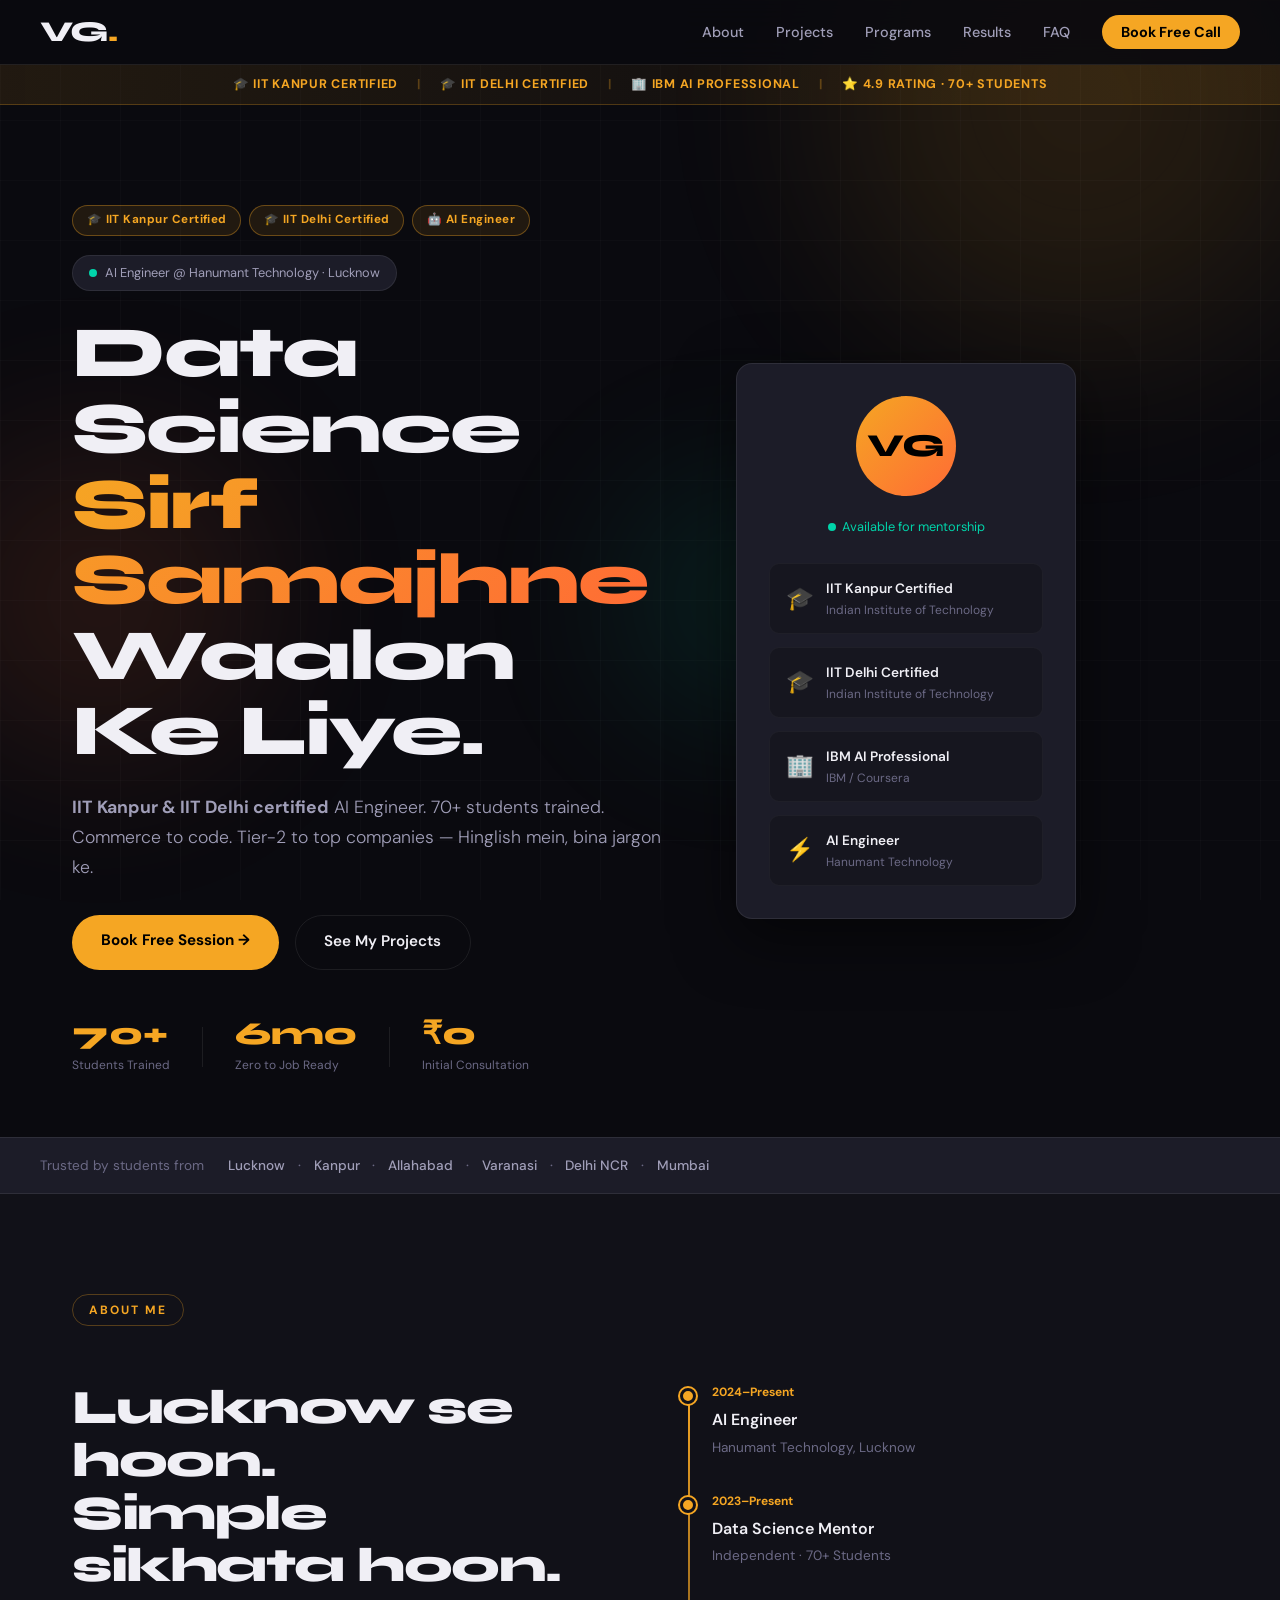
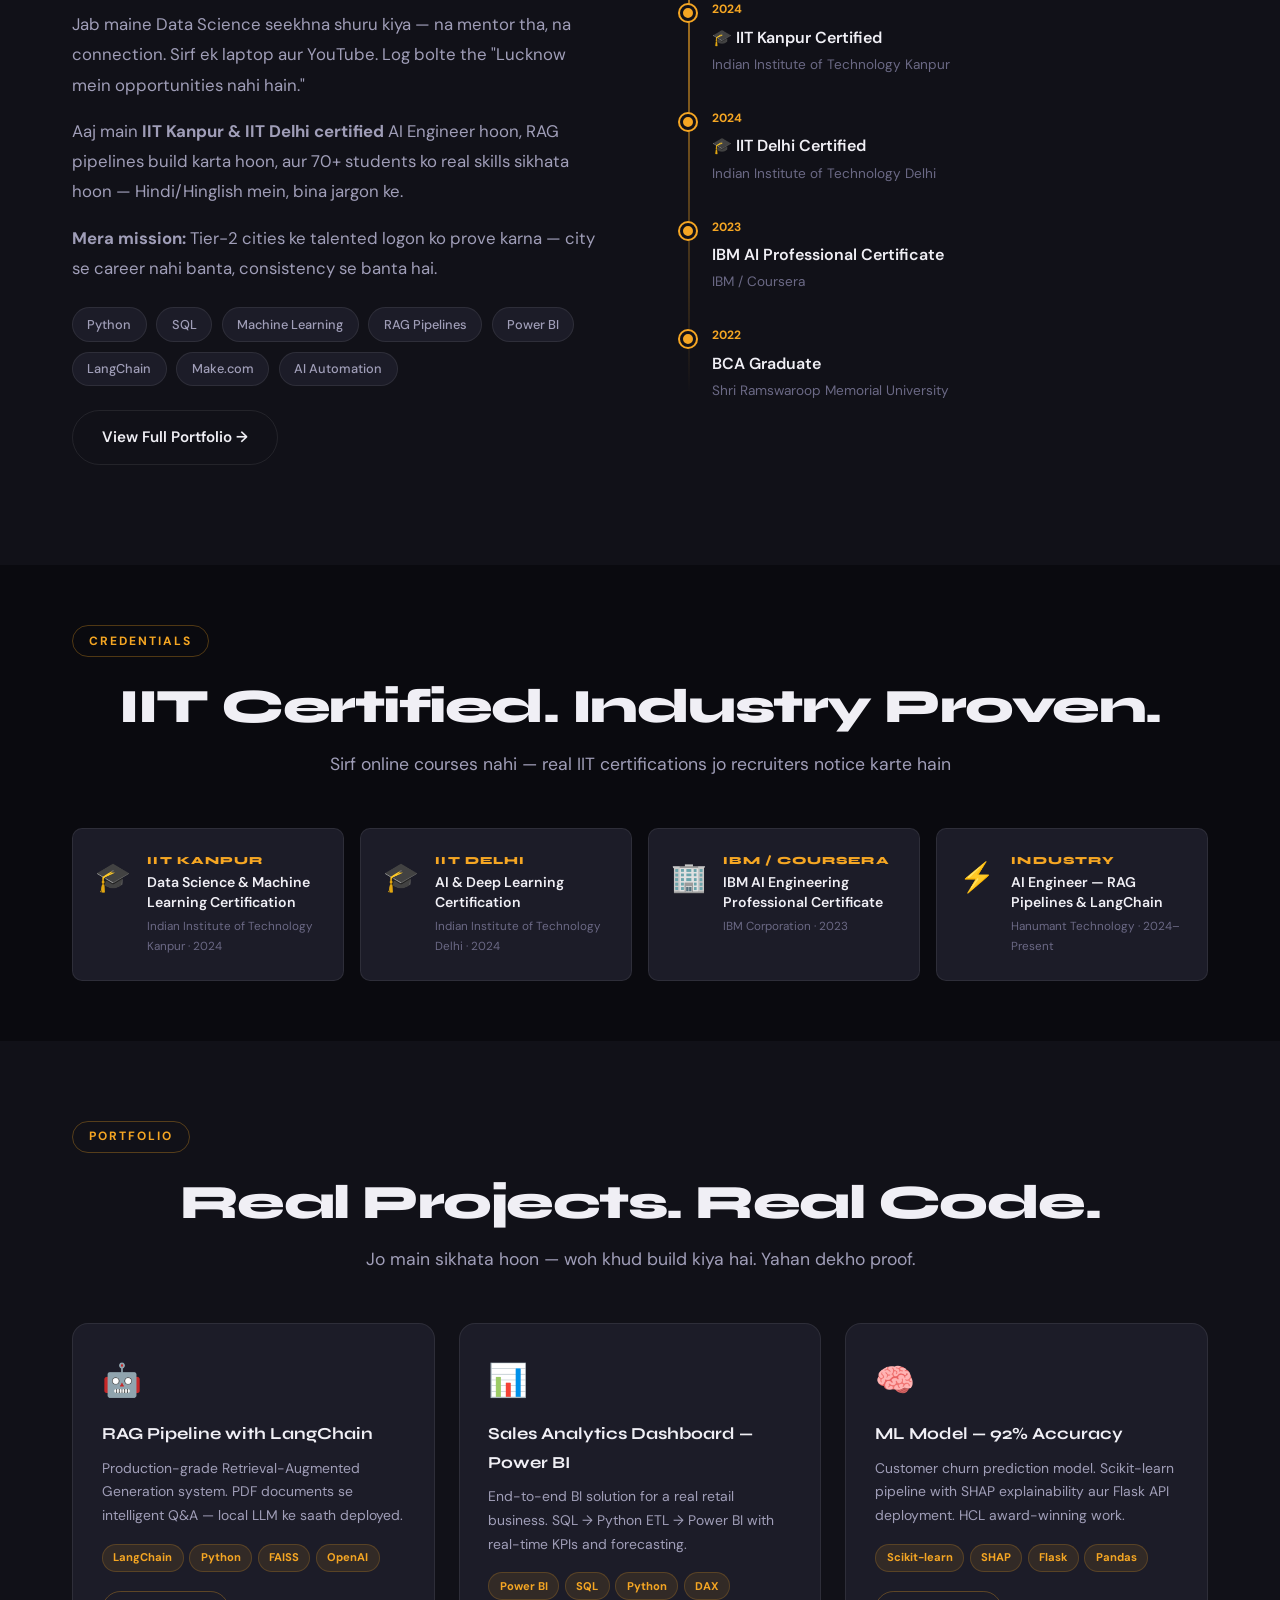
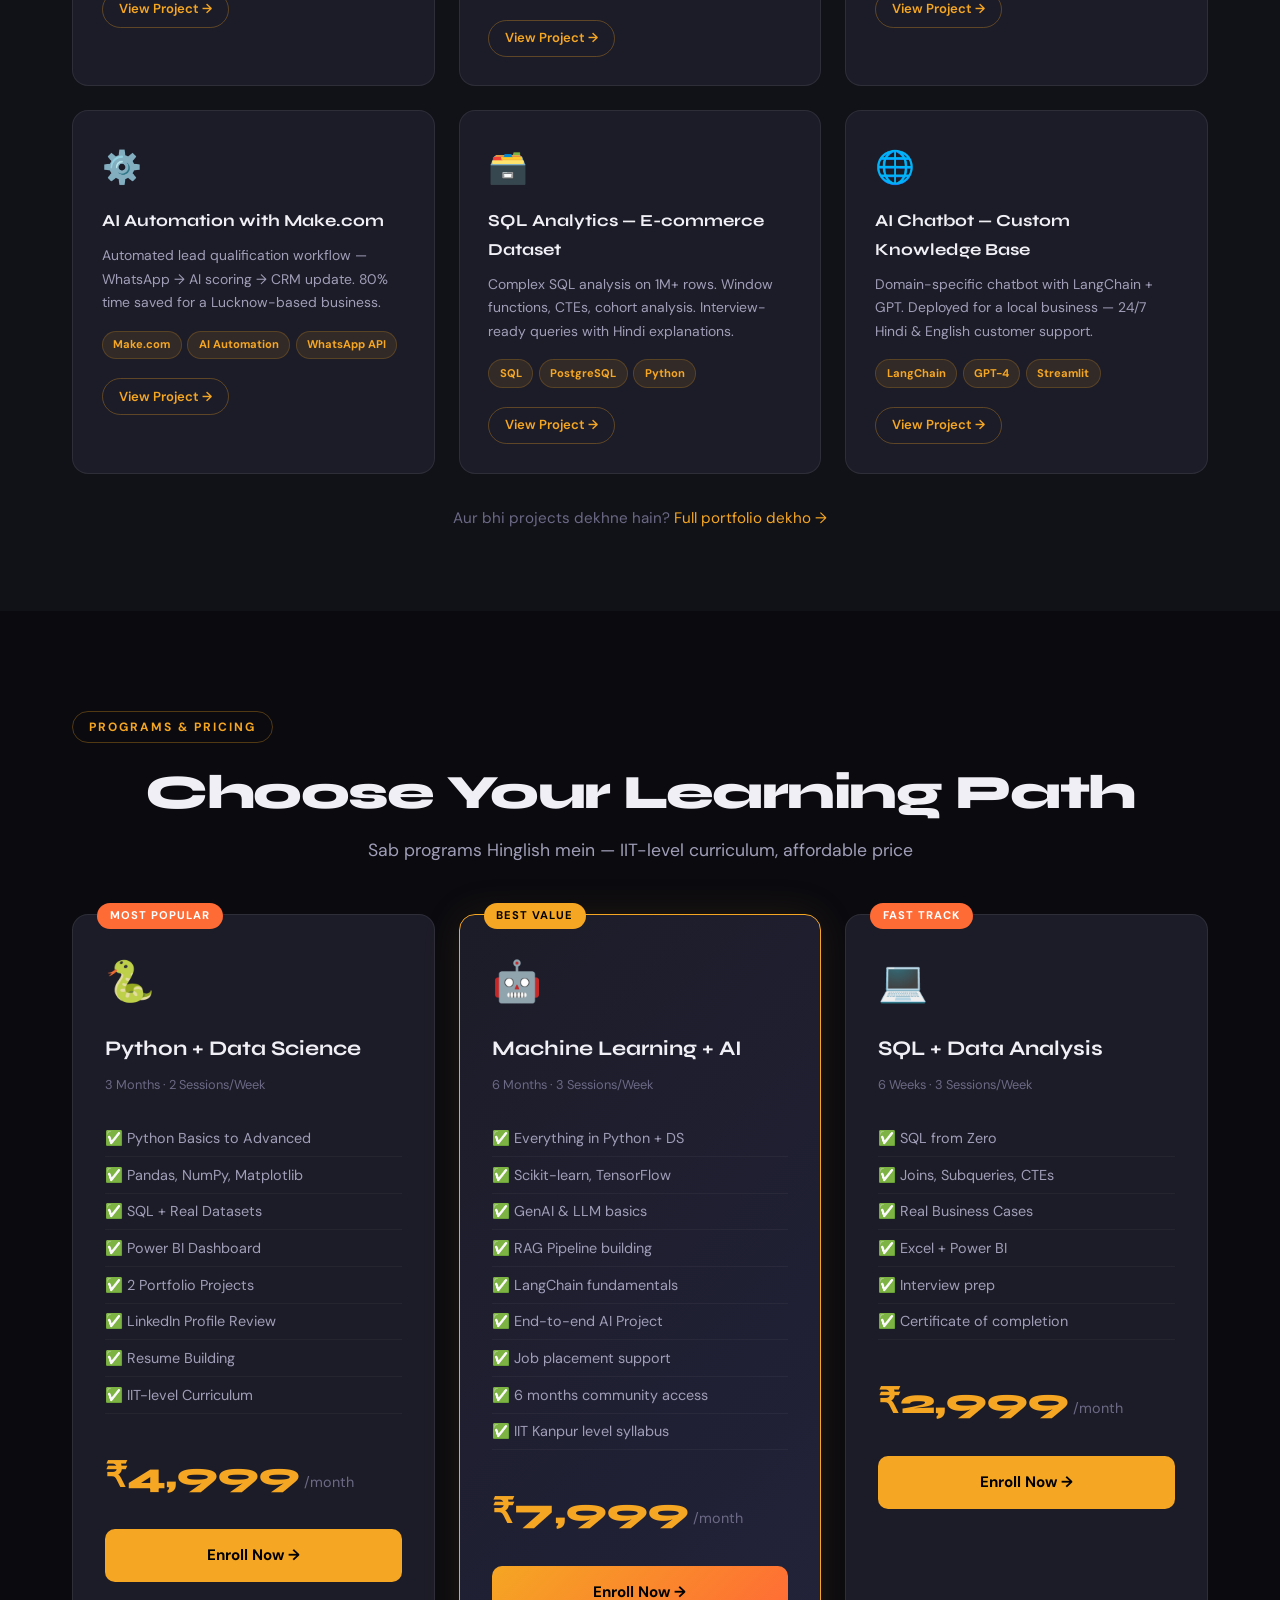
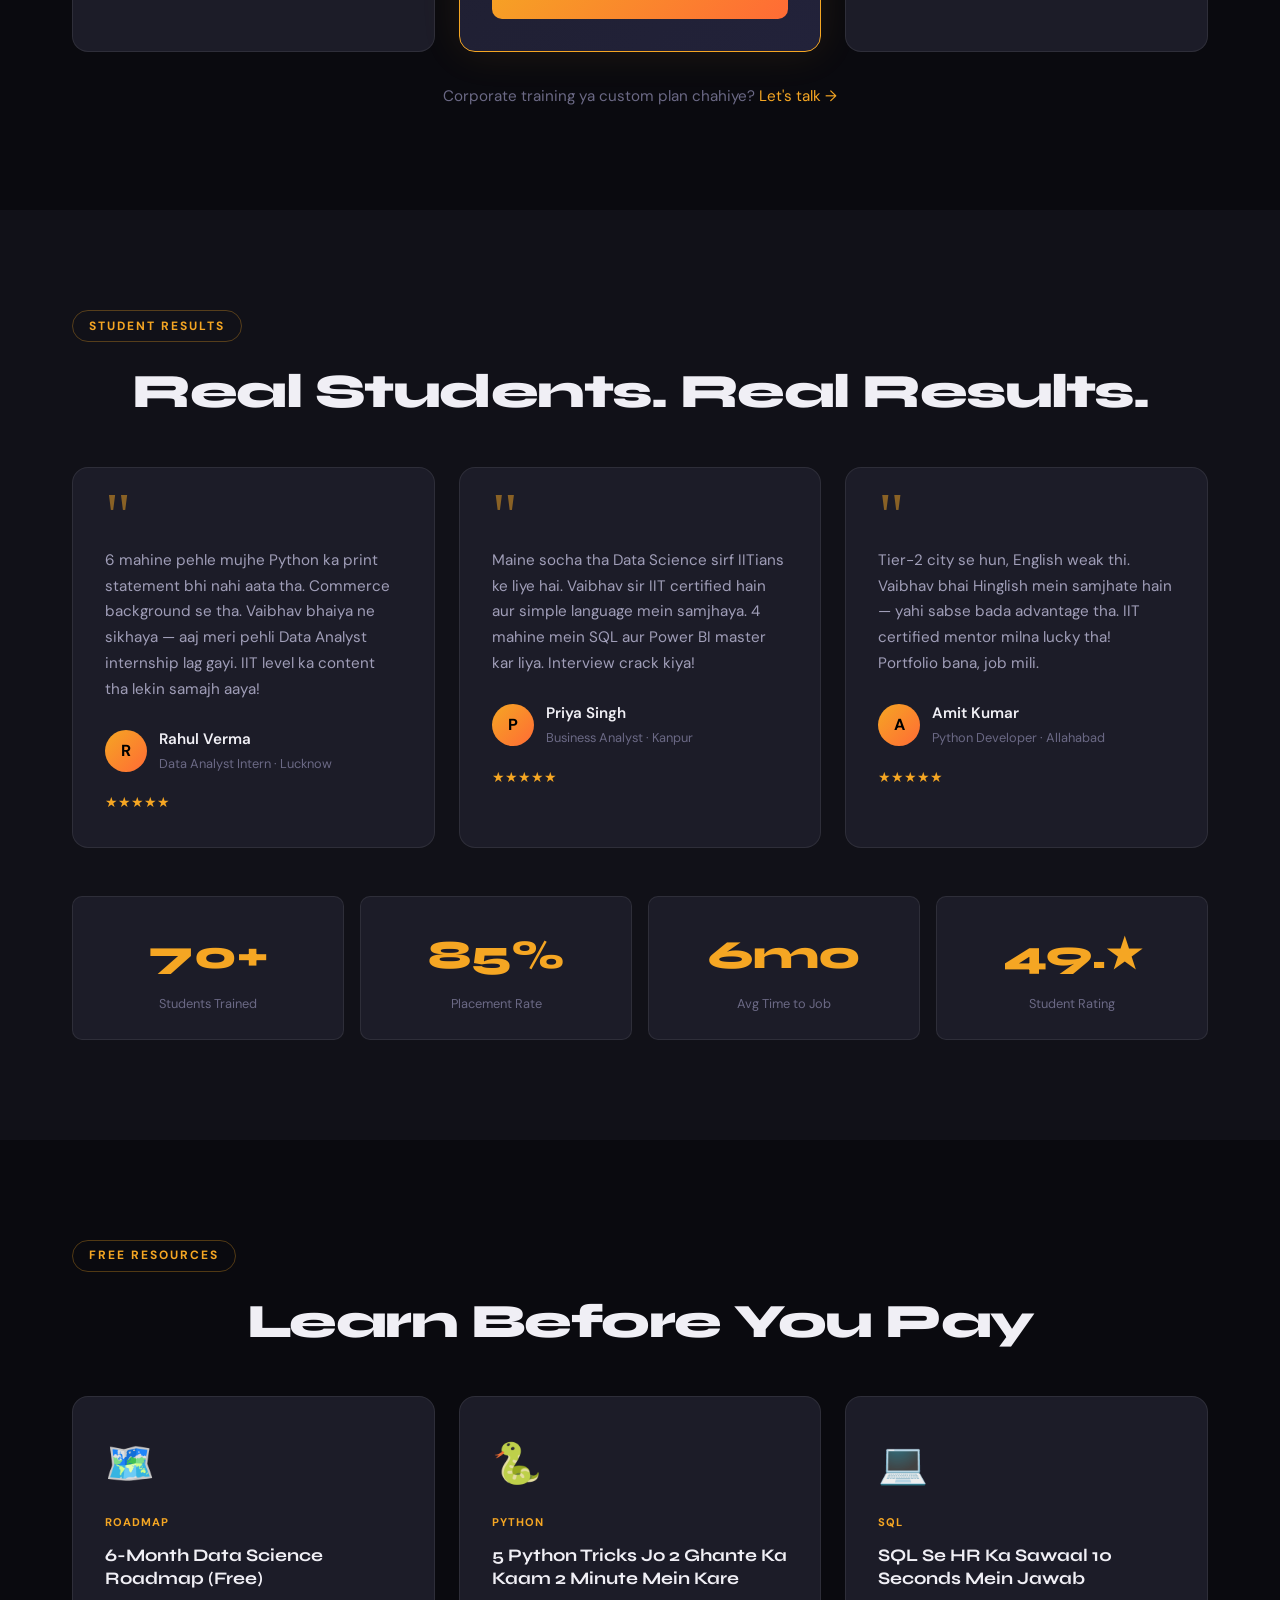
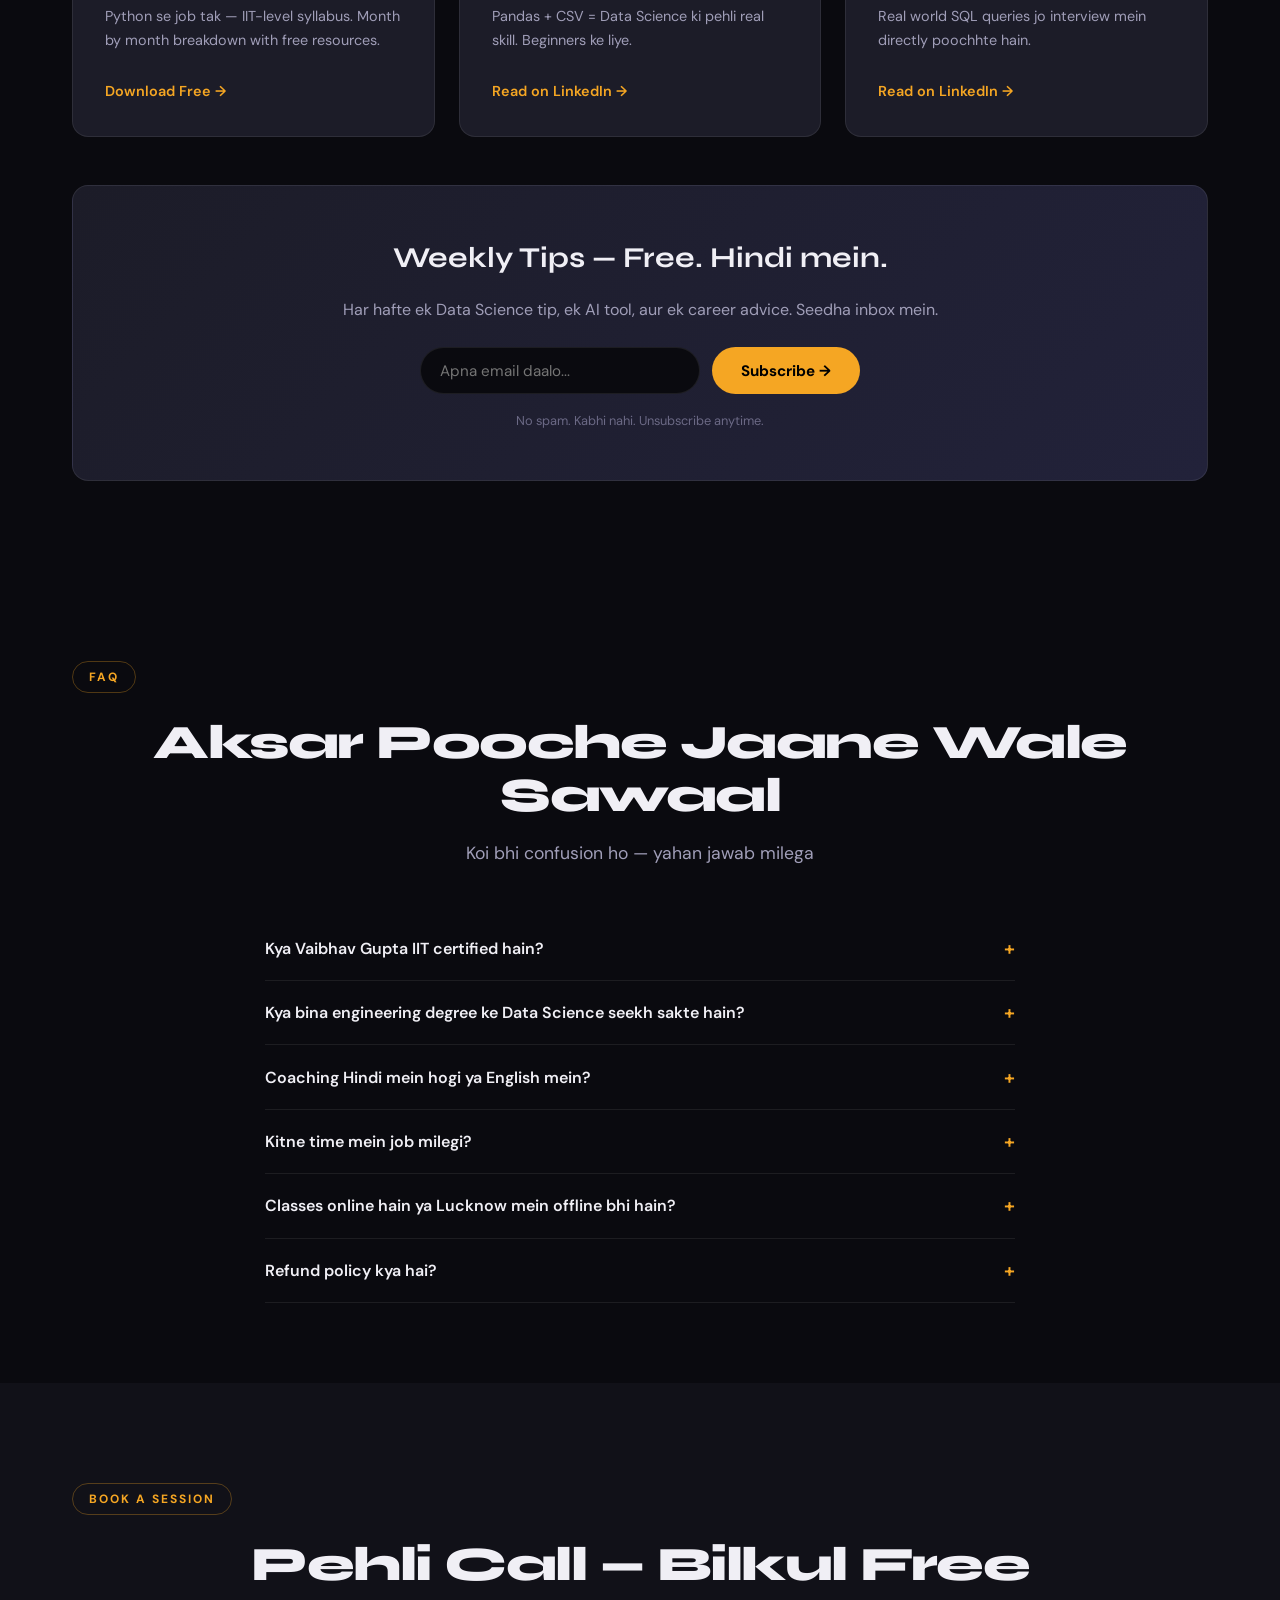
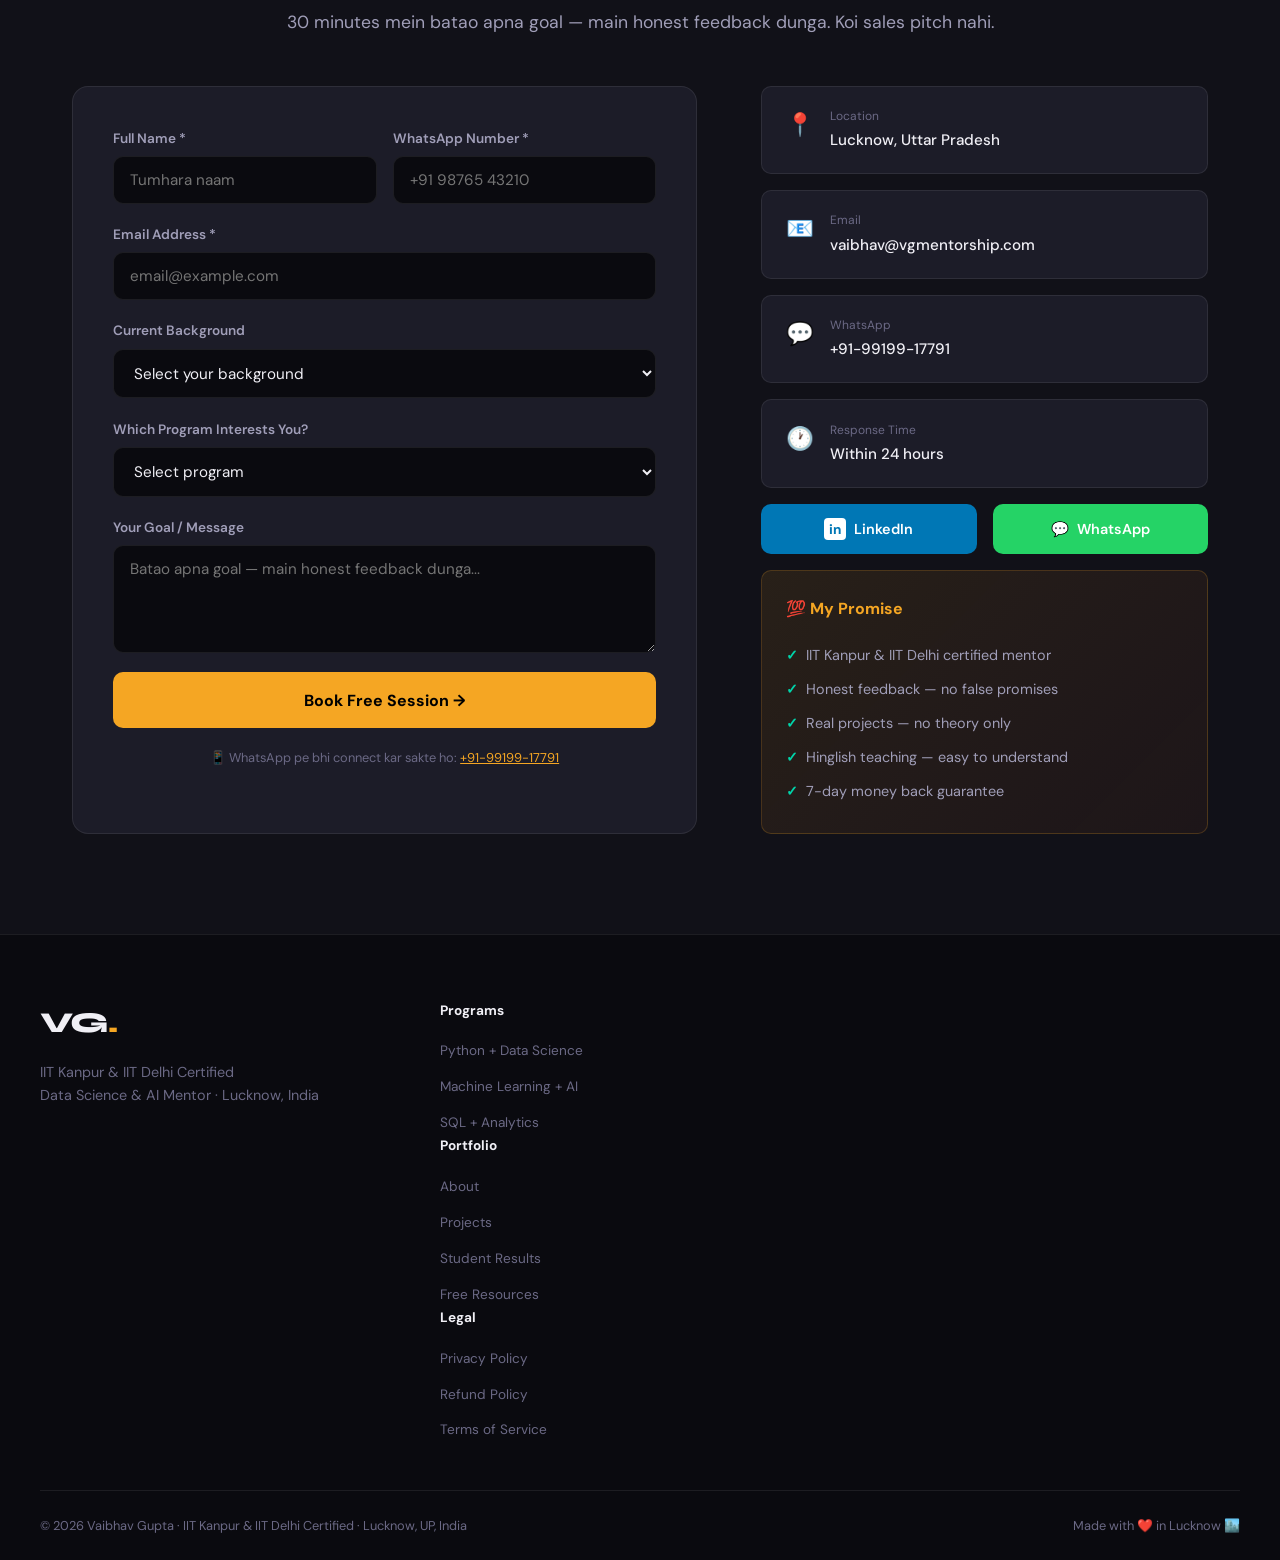
==== index.html @ f3b9f9c2 "Add files via upload" ====
<!DOCTYPE html>
<html lang="en">
<head>
<meta charset="UTF-8">
<meta name="viewport" content="width=device-width, initial-scale=1.0">

<!-- ===== PRIMARY SEO ===== -->
<title>Vaibhav Gupta — Data Science & AI Mentor Lucknow | IIT Kanpur & IIT Delhi Certified | Python ML SQL Coaching</title>
<meta name="description" content="Vaibhav Gupta — IIT Kanpur & IIT Delhi certified AI Engineer & Data Science Mentor from Lucknow. 70+ students trained. Learn Python, ML, SQL in Hinglish. Book FREE 30-min session. ₹2,999/month onwards.">
<meta name="keywords" content="data science mentor lucknow, python coaching lucknow, machine learning mentor india, vaibhav gupta data science, IIT kanpur data science certified, IIT delhi certified mentor, AI engineer lucknow, sql coaching hindi, data science hindi, best data science mentor india, online data science coaching, hinglish data science, python classes lucknow, ml coaching UP">
<meta name="author" content="Vaibhav Gupta">
<meta name="robots" content="index, follow, max-snippet:-1, max-image-preview:large, max-video-preview:-1">
<link rel="canonical" href="https://vgmentorship.com/">

<!-- ===== OPEN GRAPH ===== -->
<meta property="og:type" content="website">
<meta property="og:url" content="https://vgmentorship.com/">
<meta property="og:title" content="Vaibhav Gupta — Data Science Mentor | IIT Kanpur & IIT Delhi Certified | Lucknow">
<meta property="og:description" content="IIT Kanpur & IIT Delhi certified AI Engineer. 70+ students trained. Learn Data Science in Hinglish — Python, ML, SQL. Book your free session today.">
<meta property="og:image" content="https://vgmentorship.com/og-image.jpg">
<meta property="og:locale" content="en_IN">
<meta property="og:site_name" content="VG Mentorship">

<!-- ===== TWITTER CARD ===== -->
<meta name="twitter:card" content="summary_large_image">
<meta name="twitter:title" content="Vaibhav Gupta — Data Science Mentor | IIT Certified | Lucknow">
<meta name="twitter:description" content="IIT Kanpur & IIT Delhi certified. 70+ students. Data Science in Hinglish.">

<!-- ===== PERSON + LOCAL BUSINESS SCHEMA ===== -->
<script type="application/ld+json">
{
  "@context": "https://schema.org",
  "@graph": [
    {
      "@type": "Person",
      "@id": "https://vgmentorship.com/#person",
      "name": "Vaibhav Gupta",
      "jobTitle": "AI Engineer & Data Science Mentor",
      "description": "IIT Kanpur & IIT Delhi certified AI Engineer. Data Science mentor with 70+ students trained from Lucknow, Uttar Pradesh.",
      "url": "https://vgmentorship.com",
      "image": "https://vgmentorship.com/og-image.jpg",
      "sameAs": ["https://linkedin.com/in/vaibhavgupta","https://portfolio2-0-vmpr.onrender.com/"],
      "alumniOf": [
        {"@type":"EducationalOrganization","name":"IIT Kanpur","url":"https://www.iitk.ac.in"},
        {"@type":"EducationalOrganization","name":"IIT Delhi","url":"https://www.iitd.ac.in"},
        {"@type":"EducationalOrganization","name":"IBM / Coursera"}
      ],
      "knowsAbout": ["Data Science","Python","Machine Learning","SQL","AI","LangChain","RAG Pipelines","Power BI","GenAI"],
      "address": {"@type":"PostalAddress","addressLocality":"Lucknow","addressRegion":"Uttar Pradesh","addressCountry":"IN"}
    },
    {
      "@type": "EducationalOrganization",
      "@id": "https://vgmentorship.com/#org",
      "name": "VG Mentorship — Vaibhav Gupta",
      "description": "IIT Kanpur & IIT Delhi certified Data Science, AI and Machine Learning mentorship in Hinglish.",
      "url": "https://vgmentorship.com",
      "telephone": "+91-9919917791",
      "email": "vaibhav@vgmentorship.com",
      "address": {"@type":"PostalAddress","addressLocality":"Lucknow","addressRegion":"Uttar Pradesh","postalCode":"226001","addressCountry":"IN"},
      "geo": {"@type":"GeoCoordinates","latitude":"26.8467","longitude":"80.9462"},
      "aggregateRating": {"@type":"AggregateRating","ratingValue":"4.9","reviewCount":"70","bestRating":"5"}
    },
    {
      "@type": "FAQPage",
      "mainEntity": [
        {"@type":"Question","name":"Kya Vaibhav Gupta IIT certified hain?","acceptedAnswer":{"@type":"Answer","text":"Haan! Vaibhav Gupta IIT Kanpur aur IIT Delhi dono se certified hain. Unke paas IBM AI Professional Certificate bhi hai."}},
        {"@type":"Question","name":"Data Science mentor Lucknow mein kaun best hai?","acceptedAnswer":{"@type":"Answer","text":"Vaibhav Gupta — IIT Kanpur & IIT Delhi certified AI Engineer, 70+ students trained. Hinglish mein sikhate hain, real projects ke saath."}},
        {"@type":"Question","name":"Kya bina engineering degree ke Data Science seekh sakte hain?","acceptedAnswer":{"@type":"Answer","text":"Bilkul! 70+ students mein se bahut saare commerce aur arts background se hain. 6 mahine mein job-ready ban sakte hain."}},
        {"@type":"Question","name":"Python coaching Lucknow mein kahan milegi?","acceptedAnswer":{"@type":"Answer","text":"VG Mentorship — Vaibhav Gupta ke saath online 1-on-1 Python coaching. Rs 4999/month se shuru. Free trial session available."}}
      ]
    }
  ]
}
</script>

<link rel="preconnect" href="https://fonts.googleapis.com">
<link href="https://fonts.googleapis.com/css2?family=Syne:wght@400;600;700;800&family=DM+Sans:ital,wght@0,300;0,400;0,500;1,300&display=swap" rel="stylesheet">
<link rel="stylesheet" href="style.css">
<style>
/* IIT STRIP */
.iit-strip {
  background: linear-gradient(90deg, rgba(245,166,35,0.1), rgba(245,166,35,0.05), rgba(245,166,35,0.1));
  border-top: 1px solid rgba(245,166,35,0.25);
  border-bottom: 1px solid rgba(245,166,35,0.25);
  padding: 0.55rem 2rem;
  text-align: center;
  font-size: 0.78rem;
  font-weight: 700;
  letter-spacing: 0.06em;
  color: var(--accent);
  display: flex;
  align-items: center;
  justify-content: center;
  gap: 1.2rem;
  flex-wrap: wrap;
  margin-top: 64px;
  text-transform: uppercase;
}
.iit-sep { opacity: 0.3; }

/* HERO IIT BADGES */
.hero-iit-badges { display:flex; flex-wrap:wrap; gap:0.5rem; margin-bottom:1.2rem; }
.hero-iit-badge {
  background: rgba(245,166,35,0.1);
  border: 1px solid rgba(245,166,35,0.35);
  border-radius: 50px;
  padding: 0.28rem 0.85rem;
  font-size: 0.73rem;
  font-weight: 700;
  color: var(--accent);
  letter-spacing: 0.04em;
  display: inline-flex;
  align-items: center;
  gap: 0.3rem;
}

/* CERTS SECTION */
.certs { padding: 60px 0; }
.certs-grid { display:grid; grid-template-columns:repeat(auto-fit,minmax(220px,1fr)); gap:1rem; margin-top:2.5rem; }
.cert-card {
  background: var(--surface);
  border: 1px solid var(--border);
  border-radius: var(--radius-sm);
  padding: 1.4rem;
  display: flex;
  align-items: flex-start;
  gap: 1rem;
  transition: border-color 0.2s, transform 0.2s;
}
.cert-card:hover { border-color: rgba(245,166,35,0.4); transform: translateY(-2px); }
.cert-icon-lg { font-size:1.8rem; flex-shrink:0; margin-top:0.1rem; }
.cert-inst { font-family:var(--font-display); font-size:0.68rem; font-weight:800; letter-spacing:0.1em; color:var(--accent); text-transform:uppercase; margin-bottom:0.2rem; }
.cert-title { font-size:0.88rem; font-weight:600; line-height:1.4; }
.cert-year { font-size:0.73rem; color:var(--text3); margin-top:0.3rem; }

/* PROJECTS SECTION */
.projects { padding: 80px 0; background: var(--bg2); }
.projects-grid { display:grid; grid-template-columns:repeat(auto-fit,minmax(300px,1fr)); gap:1.5rem; margin-top:3rem; }
.project-card {
  background: var(--surface);
  border: 1px solid var(--border);
  border-radius: var(--radius);
  padding: 1.8rem;
  transition: transform 0.3s, border-color 0.3s;
  position: relative;
  overflow: hidden;
}
.project-card::before {
  content:''; position:absolute; top:0;left:0;right:0; height:3px;
  background: linear-gradient(90deg,var(--accent),var(--accent2)); opacity:0; transition:opacity 0.3s;
}
.project-card:hover { transform:translateY(-4px); border-color:rgba(245,166,35,0.3); }
.project-card:hover::before { opacity:1; }
.project-emoji { font-size:2rem; margin-bottom:0.8rem; }
.project-title { font-family:var(--font-display); font-size:1.05rem; font-weight:700; margin-bottom:0.5rem; }
.project-desc { color:var(--text2); font-size:0.87rem; line-height:1.7; margin-bottom:1rem; }
.project-tags { display:flex; flex-wrap:wrap; gap:0.35rem; margin-bottom:1.2rem; }
.project-tag {
  background:rgba(245,166,35,0.1); border:1px solid rgba(245,166,35,0.2);
  color:var(--accent); font-size:0.7rem; font-weight:700; padding:0.22rem 0.65rem; border-radius:50px;
}
.project-link {
  font-size:0.82rem; font-weight:600; color:var(--accent); text-decoration:none;
  padding:0.4rem 1rem; border:1px solid rgba(245,166,35,0.3); border-radius:50px; transition:all 0.2s; display:inline-block;
}
.project-link:hover { background:var(--accent); color:#000; }

/* FAQ */
.faq { padding: 80px 0; }
.faq-list { max-width:750px; margin:3rem auto 0; }
.faq-item { border-bottom:1px solid var(--border); }
.faq-q {
  width:100%; background:none; border:none; color:var(--text); font-family:var(--font-body);
  font-size:1rem; font-weight:600; text-align:left; padding:1.2rem 0; cursor:pointer;
  display:flex; justify-content:space-between; align-items:center; gap:1rem;
}
.faq-arrow { color:var(--accent); font-size:1.2rem; transition:transform 0.3s; flex-shrink:0; }
.faq-item.open .faq-arrow { transform:rotate(45deg); }
.faq-a { color:var(--text2); line-height:1.8; max-height:0; overflow:hidden; transition:max-height 0.4s ease,padding 0.3s; }
.faq-item.open .faq-a { max-height:300px; padding-bottom:1.2rem; }

@media(max-width:600px) {
  .iit-strip { font-size:0.68rem; gap:0.7rem; }
  .projects-grid { grid-template-columns:1fr; }
  .certs-grid { grid-template-columns:1fr; }
}
</style>
</head>
<body>

<!-- NAV -->
<nav class="nav">
  <div class="nav-inner">
    <a href="#" class="logo">VG<span>.</span></a>
    <ul class="nav-links">
      <li><a href="#about">About</a></li>
      <li><a href="#projects">Projects</a></li>
      <li><a href="#programs">Programs</a></li>
      <li><a href="#results">Results</a></li>
      <li><a href="#faq">FAQ</a></li>
      <li><a href="#contact" class="nav-cta">Book Free Call</a></li>
    </ul>
    <button class="hamburger" id="hamburger">&#9776;</button>
  </div>
</nav>

<!-- MOBILE MENU -->
<div class="mobile-menu" id="mobileMenu">
  <ul>
    <li><a href="#about" onclick="closeMobile()">About</a></li>
    <li><a href="#projects" onclick="closeMobile()">Projects</a></li>
    <li><a href="#programs" onclick="closeMobile()">Programs</a></li>
    <li><a href="#results" onclick="closeMobile()">Results</a></li>
    <li><a href="#faq" onclick="closeMobile()">FAQ</a></li>
    <li><a href="#contact" onclick="closeMobile()">Book Free Call</a></li>
  </ul>
</div>

<!-- IIT TRUST STRIP -->
<div class="iit-strip">
  <span>🎓 IIT Kanpur Certified</span>
  <span class="iit-sep">|</span>
  <span>🎓 IIT Delhi Certified</span>
  <span class="iit-sep">|</span>
  <span>🏢 IBM AI Professional</span>
  <span class="iit-sep">|</span>
  <span>⭐ 4.9 Rating · 70+ Students</span>
</div>

<!-- HERO -->
<section class="hero" id="home">
  <div class="hero-bg">
    <div class="grid-lines"></div>
    <div class="blob blob1"></div>
    <div class="blob blob2"></div>
    <div class="blob blob3"></div>
  </div>
  <div class="hero-content">
    <div class="hero-iit-badges">
      <span class="hero-iit-badge">🎓 IIT Kanpur Certified</span>
      <span class="hero-iit-badge">🎓 IIT Delhi Certified</span>
      <span class="hero-iit-badge">🤖 AI Engineer</span>
    </div>
    <div class="hero-badge">
      <span class="badge-dot"></span>
      AI Engineer @ Hanumant Technology · Lucknow
    </div>
    <h1 class="hero-title">
      Data Science<br>
      <span class="accent-text">Sirf Samajhne</span><br>
      Waalon Ke Liye.
    </h1>
    <p class="hero-sub">
      <strong>IIT Kanpur &amp; IIT Delhi certified</strong> AI Engineer. 70+ students trained.<br>
      Commerce to code. Tier-2 to top companies — Hinglish mein, bina jargon ke.
    </p>
    <div class="hero-cta-row">
      <a href="#contact" class="btn-primary">Book Free Session →</a>
      <a href="#projects" class="btn-ghost">See My Projects</a>
    </div>
    <div class="hero-stats">
      <div class="stat">
        <span class="stat-num">70+</span>
        <span class="stat-label">Students Trained</span>
      </div>
      <div class="stat-div"></div>
      <div class="stat">
        <span class="stat-num">6mo</span>
        <span class="stat-label">Zero to Job Ready</span>
      </div>
      <div class="stat-div"></div>
      <div class="stat">
        <span class="stat-num">₹0</span>
        <span class="stat-label">Initial Consultation</span>
      </div>
    </div>
  </div>
  <div class="hero-visual">
    <div class="profile-card">
      <div class="profile-img-wrap">
        <div class="profile-img-placeholder">VG</div>
        <div class="profile-status">
          <span class="status-dot"></span> Available for mentorship
        </div>
      </div>
      <div class="cert-badges">
        <div class="cert-badge">
          <span class="cert-icon">🎓</span>
          <div>
            <div class="cert-name">IIT Kanpur Certified</div>
            <div class="cert-org">Indian Institute of Technology</div>
          </div>
        </div>
        <div class="cert-badge">
          <span class="cert-icon">🎓</span>
          <div>
            <div class="cert-name">IIT Delhi Certified</div>
            <div class="cert-org">Indian Institute of Technology</div>
          </div>
        </div>
        <div class="cert-badge">
          <span class="cert-icon">🏢</span>
          <div>
            <div class="cert-name">IBM AI Professional</div>
            <div class="cert-org">IBM / Coursera</div>
          </div>
        </div>
        <div class="cert-badge">
          <span class="cert-icon">⚡</span>
          <div>
            <div class="cert-name">AI Engineer</div>
            <div class="cert-org">Hanumant Technology</div>
          </div>
        </div>
      </div>
    </div>
  </div>
</section>

<!-- TRUST BAR -->
<div class="trust-bar">
  <div class="trust-inner">
    <span>Trusted by students from</span>
    <div class="trust-cities">
      <span>Lucknow</span><span class="sep">·</span>
      <span>Kanpur</span><span class="sep">·</span>
      <span>Allahabad</span><span class="sep">·</span>
      <span>Varanasi</span><span class="sep">·</span>
      <span>Delhi NCR</span><span class="sep">·</span>
      <span>Mumbai</span>
    </div>
  </div>
</div>

<!-- ABOUT -->
<section class="about" id="about">
  <div class="container">
    <div class="section-tag">About Me</div>
    <div class="about-grid">
      <div class="about-left">
        <h2 class="section-title">Lucknow se hoon.<br>Simple sikhata hoon.</h2>
        <p class="about-text">Jab maine Data Science seekhna shuru kiya — na mentor tha, na connection. Sirf ek laptop aur YouTube. Log bolte the "Lucknow mein opportunities nahi hain."</p>
        <p class="about-text">Aaj main <strong>IIT Kanpur &amp; IIT Delhi certified</strong> AI Engineer hoon, RAG pipelines build karta hoon, aur 70+ students ko real skills sikhata hoon — Hindi/Hinglish mein, bina jargon ke.</p>
        <p class="about-text"><strong>Mera mission:</strong> Tier-2 cities ke talented logon ko prove karna — city se career nahi banta, consistency se banta hai.</p>
        <div class="skills-row">
          <span class="skill-pill">Python</span>
          <span class="skill-pill">SQL</span>
          <span class="skill-pill">Machine Learning</span>
          <span class="skill-pill">RAG Pipelines</span>
          <span class="skill-pill">Power BI</span>
          <span class="skill-pill">LangChain</span>
          <span class="skill-pill">Make.com</span>
          <span class="skill-pill">AI Automation</span>
        </div>
        <a href="https://portfolio2-0-vmpr.onrender.com/" target="_blank" rel="noopener" class="btn-ghost" style="margin-top:1.5rem;display:inline-block;">View Full Portfolio →</a>
      </div>
      <div class="about-right">
        <div class="timeline">
          <div class="timeline-item"><div class="tl-dot"></div>
            <div class="tl-content">
              <div class="tl-year">2024–Present</div>
              <div class="tl-role">AI Engineer</div>
              <div class="tl-org">Hanumant Technology, Lucknow</div>
            </div>
          </div>
          <div class="timeline-item"><div class="tl-dot"></div>
            <div class="tl-content">
              <div class="tl-year">2023–Present</div>
              <div class="tl-role">Data Science Mentor</div>
              <div class="tl-org">Independent · 70+ Students</div>
            </div>
          </div>
          <div class="timeline-item"><div class="tl-dot"></div>
            <div class="tl-content">
              <div class="tl-year">2024</div>
              <div class="tl-role">🎓 IIT Kanpur Certified</div>
              <div class="tl-org">Indian Institute of Technology Kanpur</div>
            </div>
          </div>
          <div class="timeline-item"><div class="tl-dot"></div>
            <div class="tl-content">
              <div class="tl-year">2024</div>
              <div class="tl-role">🎓 IIT Delhi Certified</div>
              <div class="tl-org">Indian Institute of Technology Delhi</div>
            </div>
          </div>
          <div class="timeline-item"><div class="tl-dot"></div>
            <div class="tl-content">
              <div class="tl-year">2023</div>
              <div class="tl-role">IBM AI Professional Certificate</div>
              <div class="tl-org">IBM / Coursera</div>
            </div>
          </div>
          <div class="timeline-item"><div class="tl-dot"></div>
            <div class="tl-content">
              <div class="tl-year">2022</div>
              <div class="tl-role">BCA Graduate</div>
              <div class="tl-org">Shri Ramswaroop Memorial University</div>
            </div>
          </div>
        </div>
      </div>
    </div>
  </div>
</section>

<!-- CERTIFICATIONS -->
<section class="certs" id="certs">
  <div class="container">
    <div class="section-tag">Credentials</div>
    <h2 class="section-title center">IIT Certified. Industry Proven.</h2>
    <p class="section-sub center">Sirf online courses nahi — real IIT certifications jo recruiters notice karte hain</p>
    <div class="certs-grid">
      <div class="cert-card">
        <div class="cert-icon-lg">🎓</div>
        <div>
          <div class="cert-inst">IIT Kanpur</div>
          <div class="cert-title">Data Science & Machine Learning Certification</div>
          <div class="cert-year">Indian Institute of Technology Kanpur · 2024</div>
        </div>
      </div>
      <div class="cert-card">
        <div class="cert-icon-lg">🎓</div>
        <div>
          <div class="cert-inst">IIT Delhi</div>
          <div class="cert-title">AI & Deep Learning Certification</div>
          <div class="cert-year">Indian Institute of Technology Delhi · 2024</div>
        </div>
      </div>
      <div class="cert-card">
        <div class="cert-icon-lg">🏢</div>
        <div>
          <div class="cert-inst">IBM / Coursera</div>
          <div class="cert-title">IBM AI Engineering Professional Certificate</div>
          <div class="cert-year">IBM Corporation · 2023</div>
        </div>
      </div>
      <div class="cert-card">
        <div class="cert-icon-lg">⚡</div>
        <div>
          <div class="cert-inst">Industry</div>
          <div class="cert-title">AI Engineer — RAG Pipelines & LangChain</div>
          <div class="cert-year">Hanumant Technology · 2024–Present</div>
        </div>
      </div>
    </div>
  </div>
</section>

<!-- PROJECTS -->
<section class="projects" id="projects">
  <div class="container">
    <div class="section-tag">Portfolio</div>
    <h2 class="section-title center">Real Projects. Real Code.</h2>
    <p class="section-sub center">Jo main sikhata hoon — woh khud build kiya hai. Yahan dekho proof.</p>
    <div class="projects-grid">

      <div class="project-card">
        <div class="project-emoji">🤖</div>
        <div class="project-title">RAG Pipeline with LangChain</div>
        <div class="project-desc">Production-grade Retrieval-Augmented Generation system. PDF documents se intelligent Q&amp;A — local LLM ke saath deployed.</div>
        <div class="project-tags">
          <span class="project-tag">LangChain</span>
          <span class="project-tag">Python</span>
          <span class="project-tag">FAISS</span>
          <span class="project-tag">OpenAI</span>
        </div>
        <a href="https://portfolio2-0-vmpr.onrender.com/" target="_blank" rel="noopener" class="project-link">View Project →</a>
      </div>

      <div class="project-card">
        <div class="project-emoji">📊</div>
        <div class="project-title">Sales Analytics Dashboard — Power BI</div>
        <div class="project-desc">End-to-end BI solution for a real retail business. SQL → Python ETL → Power BI with real-time KPIs and forecasting.</div>
        <div class="project-tags">
          <span class="project-tag">Power BI</span>
          <span class="project-tag">SQL</span>
          <span class="project-tag">Python</span>
          <span class="project-tag">DAX</span>
        </div>
        <a href="https://portfolio2-0-vmpr.onrender.com/" target="_blank" rel="noopener" class="project-link">View Project →</a>
      </div>

      <div class="project-card">
        <div class="project-emoji">🧠</div>
        <div class="project-title">ML Model — 92% Accuracy</div>
        <div class="project-desc">Customer churn prediction model. Scikit-learn pipeline with SHAP explainability aur Flask API deployment. HCL award-winning work.</div>
        <div class="project-tags">
          <span class="project-tag">Scikit-learn</span>
          <span class="project-tag">SHAP</span>
          <span class="project-tag">Flask</span>
          <span class="project-tag">Pandas</span>
        </div>
        <a href="https://portfolio2-0-vmpr.onrender.com/" target="_blank" rel="noopener" class="project-link">View Project →</a>
      </div>

      <div class="project-card">
        <div class="project-emoji">⚙️</div>
        <div class="project-title">AI Automation with Make.com</div>
        <div class="project-desc">Automated lead qualification workflow — WhatsApp → AI scoring → CRM update. 80% time saved for a Lucknow-based business.</div>
        <div class="project-tags">
          <span class="project-tag">Make.com</span>
          <span class="project-tag">AI Automation</span>
          <span class="project-tag">WhatsApp API</span>
        </div>
        <a href="https://portfolio2-0-vmpr.onrender.com/" target="_blank" rel="noopener" class="project-link">View Project →</a>
      </div>

      <div class="project-card">
        <div class="project-emoji">🗃️</div>
        <div class="project-title">SQL Analytics — E-commerce Dataset</div>
        <div class="project-desc">Complex SQL analysis on 1M+ rows. Window functions, CTEs, cohort analysis. Interview-ready queries with Hindi explanations.</div>
        <div class="project-tags">
          <span class="project-tag">SQL</span>
          <span class="project-tag">PostgreSQL</span>
          <span class="project-tag">Python</span>
        </div>
        <a href="https://portfolio2-0-vmpr.onrender.com/" target="_blank" rel="noopener" class="project-link">View Project →</a>
      </div>

      <div class="project-card">
        <div class="project-emoji">🌐</div>
        <div class="project-title">AI Chatbot — Custom Knowledge Base</div>
        <div class="project-desc">Domain-specific chatbot with LangChain + GPT. Deployed for a local business — 24/7 Hindi &amp; English customer support.</div>
        <div class="project-tags">
          <span class="project-tag">LangChain</span>
          <span class="project-tag">GPT-4</span>
          <span class="project-tag">Streamlit</span>
        </div>
        <a href="https://portfolio2-0-vmpr.onrender.com/" target="_blank" rel="noopener" class="project-link">View Project →</a>
      </div>

    </div>
    <div class="custom-plan" style="margin-top:2rem;">
      <p>Aur bhi projects dekhne hain? <a href="https://portfolio2-0-vmpr.onrender.com/" target="_blank" rel="noopener">Full portfolio dekho →</a></p>
    </div>
  </div>
</section>

<!-- PROGRAMS -->
<section class="programs" id="programs">
  <div class="container">
    <div class="section-tag">Programs & Pricing</div>
    <h2 class="section-title center">Choose Your Learning Path</h2>
    <p class="section-sub center">Sab programs Hinglish mein — IIT-level curriculum, affordable price</p>
    <div class="programs-grid">

      <div class="program-card">
        <div class="program-tag">Most Popular</div>
        <div class="program-icon">🐍</div>
        <h3>Python + Data Science</h3>
        <div class="program-duration">3 Months · 2 Sessions/Week</div>
        <ul class="program-features">
          <li>✅ Python Basics to Advanced</li>
          <li>✅ Pandas, NumPy, Matplotlib</li>
          <li>✅ SQL + Real Datasets</li>
          <li>✅ Power BI Dashboard</li>
          <li>✅ 2 Portfolio Projects</li>
          <li>✅ LinkedIn Profile Review</li>
          <li>✅ Resume Building</li>
          <li>✅ IIT-level Curriculum</li>
        </ul>
        <div class="program-price">
          <span class="price-amount">₹4,999</span>
          <span class="price-period">/month</span>
        </div>
        <a href="#contact" class="btn-primary full">Enroll Now →</a>
      </div>

      <div class="program-card featured">
        <div class="program-tag gold">Best Value</div>
        <div class="program-icon">🤖</div>
        <h3>Machine Learning + AI</h3>
        <div class="program-duration">6 Months · 3 Sessions/Week</div>
        <ul class="program-features">
          <li>✅ Everything in Python + DS</li>
          <li>✅ Scikit-learn, TensorFlow</li>
          <li>✅ GenAI & LLM basics</li>
          <li>✅ RAG Pipeline building</li>
          <li>✅ LangChain fundamentals</li>
          <li>✅ End-to-end AI Project</li>
          <li>✅ Job placement support</li>
          <li>✅ 6 months community access</li>
          <li>✅ IIT Kanpur level syllabus</li>
        </ul>
        <div class="program-price">
          <span class="price-amount">₹7,999</span>
          <span class="price-period">/month</span>
        </div>
        <a href="#contact" class="btn-primary full gold-btn">Enroll Now →</a>
      </div>

      <div class="program-card">
        <div class="program-tag">Fast Track</div>
        <div class="program-icon">💻</div>
        <h3>SQL + Data Analysis</h3>
        <div class="program-duration">6 Weeks · 3 Sessions/Week</div>
        <ul class="program-features">
          <li>✅ SQL from Zero</li>
          <li>✅ Joins, Subqueries, CTEs</li>
          <li>✅ Real Business Cases</li>
          <li>✅ Excel + Power BI</li>
          <li>✅ Interview prep</li>
          <li>✅ Certificate of completion</li>
        </ul>
        <div class="program-price">
          <span class="price-amount">₹2,999</span>
          <span class="price-period">/month</span>
        </div>
        <a href="#contact" class="btn-primary full">Enroll Now →</a>
      </div>

    </div>
    <div class="custom-plan">
      <p>Corporate training ya custom plan chahiye? <a href="#contact">Let's talk →</a></p>
    </div>
  </div>
</section>

<!-- RESULTS -->
<section class="results" id="results">
  <div class="container">
    <div class="section-tag">Student Results</div>
    <h2 class="section-title center">Real Students. Real Results.</h2>
    <div class="testimonials-grid">
      <div class="testimonial-card">
        <div class="t-quote">"</div>
        <p class="t-text">6 mahine pehle mujhe Python ka print statement bhi nahi aata tha. Commerce background se tha. Vaibhav bhaiya ne sikhaya — aaj meri pehli Data Analyst internship lag gayi. IIT level ka content tha lekin samajh aaya!</p>
        <div class="t-author"><div class="t-avatar">R</div>
          <div><div class="t-name">Rahul Verma</div><div class="t-role">Data Analyst Intern · Lucknow</div></div>
        </div>
        <div class="t-stars">★★★★★</div>
      </div>
      <div class="testimonial-card">
        <div class="t-quote">"</div>
        <p class="t-text">Maine socha tha Data Science sirf IITians ke liye hai. Vaibhav sir IIT certified hain aur simple language mein samjhaya. 4 mahine mein SQL aur Power BI master kar liya. Interview crack kiya!</p>
        <div class="t-author"><div class="t-avatar">P</div>
          <div><div class="t-name">Priya Singh</div><div class="t-role">Business Analyst · Kanpur</div></div>
        </div>
        <div class="t-stars">★★★★★</div>
      </div>
      <div class="testimonial-card">
        <div class="t-quote">"</div>
        <p class="t-text">Tier-2 city se hun, English weak thi. Vaibhav bhai Hinglish mein samjhate hain — yahi sabse bada advantage tha. IIT certified mentor milna lucky tha! Portfolio bana, job mili.</p>
        <div class="t-author"><div class="t-avatar">A</div>
          <div><div class="t-name">Amit Kumar</div><div class="t-role">Python Developer · Allahabad</div></div>
        </div>
        <div class="t-stars">★★★★★</div>
      </div>
    </div>
    <div class="results-numbers">
      <div class="result-num-card"><div class="rn-number">70+</div><div class="rn-label">Students Trained</div></div>
      <div class="result-num-card"><div class="rn-number">85%</div><div class="rn-label">Placement Rate</div></div>
      <div class="result-num-card"><div class="rn-number">6mo</div><div class="rn-label">Avg Time to Job</div></div>
      <div class="result-num-card"><div class="rn-number">4.9★</div><div class="rn-label">Student Rating</div></div>
    </div>
  </div>
</section>

<!-- RESOURCES / BLOG -->
<section class="blog" id="blog">
  <div class="container">
    <div class="section-tag">Free Resources</div>
    <h2 class="section-title center">Learn Before You Pay</h2>
    <div class="blog-grid">
      <div class="blog-card">
        <div class="blog-emoji">🗺️</div>
        <div class="blog-tag">Roadmap</div>
        <h3>6-Month Data Science Roadmap (Free)</h3>
        <p>Python se job tak — IIT-level syllabus. Month by month breakdown with free resources.</p>
        <a href="#contact" class="blog-link">Download Free →</a>
      </div>
      <div class="blog-card">
        <div class="blog-emoji">🐍</div>
        <div class="blog-tag">Python</div>
        <h3>5 Python Tricks Jo 2 Ghante Ka Kaam 2 Minute Mein Kare</h3>
        <p>Pandas + CSV = Data Science ki pehli real skill. Beginners ke liye.</p>
        <a href="https://linkedin.com/in/vaibhavgupta" target="_blank" rel="noopener" class="blog-link">Read on LinkedIn →</a>
      </div>
      <div class="blog-card">
        <div class="blog-emoji">💻</div>
        <div class="blog-tag">SQL</div>
        <h3>SQL Se HR Ka Sawaal 10 Seconds Mein Jawab</h3>
        <p>Real world SQL queries jo interview mein directly poochhte hain.</p>
        <a href="https://linkedin.com/in/vaibhavgupta" target="_blank" rel="noopener" class="blog-link">Read on LinkedIn →</a>
      </div>
    </div>
    <div class="newsletter">
      <div class="newsletter-inner">
        <h3>Weekly Tips — Free. Hindi mein.</h3>
        <p>Har hafte ek Data Science tip, ek AI tool, aur ek career advice. Seedha inbox mein.</p>
        <div class="newsletter-form">
          <input type="email" placeholder="Apna email daalo..." class="email-input" aria-label="Email for newsletter">
          <button class="btn-primary" onclick="subscribeNewsletter()">Subscribe →</button>
        </div>
        <div class="newsletter-note">No spam. Kabhi nahi. Unsubscribe anytime.</div>
      </div>
    </div>
  </div>
</section>

<!-- FAQ — SEO Power Section -->
<section class="faq" id="faq">
  <div class="container">
    <div class="section-tag">FAQ</div>
    <h2 class="section-title center">Aksar Pooche Jaane Wale Sawaal</h2>
    <p class="section-sub center">Koi bhi confusion ho — yahan jawab milega</p>
    <div class="faq-list">
      <div class="faq-item">
        <button class="faq-q" onclick="toggleFaq(this)">
          <span>Kya Vaibhav Gupta IIT certified hain?</span><span class="faq-arrow">+</span>
        </button>
        <div class="faq-a"><p>Haan! Vaibhav Gupta <strong>IIT Kanpur aur IIT Delhi dono se certified</strong> hain. Unke paas IBM AI Professional Certificate bhi hai. Ye certifications ensure karte hain ki aapko industry-standard, research-backed knowledge milti hai — without IIT ki fees ke!</p></div>
      </div>
      <div class="faq-item">
        <button class="faq-q" onclick="toggleFaq(this)">
          <span>Kya bina engineering degree ke Data Science seekh sakte hain?</span><span class="faq-arrow">+</span>
        </button>
        <div class="faq-a"><p>Bilkul! Mere 70+ students mein se bahut saare commerce, arts, aur non-technical backgrounds se hain. Ek student commerce graduate tha — aaj Data Analyst hai. Consistency aur right guidance chahiye — degree nahi.</p></div>
      </div>
      <div class="faq-item">
        <button class="faq-q" onclick="toggleFaq(this)">
          <span>Coaching Hindi mein hogi ya English mein?</span><span class="faq-arrow">+</span>
        </button>
        <div class="faq-a"><p>Main Hinglish mein padhata hoon — Hindi + English mix. Concepts Hindi mein explain hote hain, code English mein. Aapko fluent English ki zaroorat nahi. IIT level content, desi language mein!</p></div>
      </div>
      <div class="faq-item">
        <button class="faq-q" onclick="toggleFaq(this)">
          <span>Kitne time mein job milegi?</span><span class="faq-arrow">+</span>
        </button>
        <div class="faq-a"><p>Average 6 months mein students job-ready ho jaate hain. Hamara 85% placement rate hai. Results individual effort par depend karte hain — jo consistently practice karte hain, unhe faster results milte hain. Main honest feedback deta hoon — koi false promise nahi.</p></div>
      </div>
      <div class="faq-item">
        <button class="faq-q" onclick="toggleFaq(this)">
          <span>Classes online hain ya Lucknow mein offline bhi hain?</span><span class="faq-arrow">+</span>
        </button>
        <div class="faq-a"><p>Primarily <strong>online 1-on-1 sessions</strong> hain — Zoom/Google Meet pe. India ke kisi bhi sheher se join kar sakte ho. Lucknow mein ho toh offline bhi discuss kar sakte hain. WhatsApp pe 24/7 support available hai.</p></div>
      </div>
      <div class="faq-item">
        <button class="faq-q" onclick="toggleFaq(this)">
          <span>Refund policy kya hai?</span><span class="faq-arrow">+</span>
        </button>
        <div class="faq-a"><p>7-day money back guarantee hai. Pehle session ke baad 7 din ke andar agar satisfied nahi ho — full refund milega, no questions asked. Details: <a href="refund.html" style="color:var(--accent)">Refund Policy</a>.</p></div>
      </div>
    </div>
  </div>
</section>

<!-- CONTACT -->
<section class="contact" id="contact">
  <div class="container">
    <div class="section-tag">Book a Session</div>
    <h2 class="section-title center">Pehli Call — Bilkul Free</h2>
    <p class="section-sub center">30 minutes mein batao apna goal — main honest feedback dunga. Koi sales pitch nahi.</p>
    <div class="contact-grid">
      <div class="contact-form-wrap">
        <form class="contact-form" onsubmit="submitForm(event)">
          <div class="form-row">
            <div class="form-group">
              <label>Full Name *</label>
              <input type="text" placeholder="Tumhara naam" required autocomplete="name">
            </div>
            <div class="form-group">
              <label>WhatsApp Number *</label>
              <input type="tel" placeholder="+91 98765 43210" required autocomplete="tel">
            </div>
          </div>
          <div class="form-group">
            <label>Email Address *</label>
            <input type="email" placeholder="email@example.com" required autocomplete="email">
          </div>
          <div class="form-group">
            <label>Current Background</label>
            <select>
              <option value="">Select your background</option>
              <option>Student (BCA/B.Tech/B.Sc)</option>
              <option>Commerce / Arts Graduate</option>
              <option>Working Professional</option>
              <option>Fresher — Job Searching</option>
              <option>Other</option>
            </select>
          </div>
          <div class="form-group">
            <label>Which Program Interests You?</label>
            <select>
              <option value="">Select program</option>
              <option>Python + Data Science (3 months)</option>
              <option>Machine Learning + AI (6 months)</option>
              <option>SQL + Data Analysis (6 weeks)</option>
              <option>Custom / Corporate Training</option>
              <option>Not sure — Need Guidance</option>
            </select>
          </div>
          <div class="form-group">
            <label>Your Goal / Message</label>
            <textarea rows="4" placeholder="Batao apna goal — main honest feedback dunga..."></textarea>
          </div>
          <button type="submit" class="btn-primary full large">Book Free Session →</button>
          <div class="form-note">📱 WhatsApp pe bhi connect kar sakte ho: <a href="https://wa.me/919919917791" target="_blank" rel="noopener">+91-99199-17791</a></div>
        </form>
        <div class="form-success" id="formSuccess" style="display:none;">
          <div class="success-icon">✅</div>
          <h3>Request Received!</h3>
          <p>Main 24 ghante mein WhatsApp pe contact karunga. 🙏</p>
        </div>
      </div>
      <div class="contact-info">
        <div class="contact-card">
          <div class="contact-icon">📍</div>
          <div><div class="contact-label">Location</div><div class="contact-value">Lucknow, Uttar Pradesh</div></div>
        </div>
        <div class="contact-card">
          <div class="contact-icon">📧</div>
          <div><div class="contact-label">Email</div><div class="contact-value">vaibhav@vgmentorship.com</div></div>
        </div>
        <div class="contact-card">
          <div class="contact-icon">💬</div>
          <div><div class="contact-label">WhatsApp</div><div class="contact-value">+91-99199-17791</div></div>
        </div>
        <div class="contact-card">
          <div class="contact-icon">🕐</div>
          <div><div class="contact-label">Response Time</div><div class="contact-value">Within 24 hours</div></div>
        </div>
        <div class="social-links">
          <a href="https://linkedin.com/in/vaibhavgupta" target="_blank" rel="noopener" class="social-btn linkedin"><span>in</span> LinkedIn</a>
          <a href="https://wa.me/919919917791" target="_blank" rel="noopener" class="social-btn whatsapp"><span>💬</span> WhatsApp</a>
        </div>
        <div class="guarantee-box">
          <div class="guarantee-title">💯 My Promise</div>
          <ul>
            <li>IIT Kanpur &amp; IIT Delhi certified mentor</li>
            <li>Honest feedback — no false promises</li>
            <li>Real projects — no theory only</li>
            <li>Hinglish teaching — easy to understand</li>
            <li>7-day money back guarantee</li>
          </ul>
        </div>
      </div>
    </div>
  </div>
</section>

<!-- FOOTER -->
<footer class="footer">
  <div class="footer-inner">
    <div class="footer-brand">
      <div class="logo">VG<span>.</span></div>
      <p>IIT Kanpur &amp; IIT Delhi Certified<br>Data Science &amp; AI Mentor · Lucknow, India</p>
    </div>
    <div class="footer-links">
      <div class="footer-col">
        <div class="footer-col-title">Programs</div>
        <a href="#programs">Python + Data Science</a>
        <a href="#programs">Machine Learning + AI</a>
        <a href="#programs">SQL + Analytics</a>
      </div>
      <div class="footer-col">
        <div class="footer-col-title">Portfolio</div>
        <a href="#about">About</a>
        <a href="#projects">Projects</a>
        <a href="#results">Student Results</a>
        <a href="#blog">Free Resources</a>
      </div>
      <div class="footer-col">
        <div class="footer-col-title">Legal</div>
        <a href="privacy.html">Privacy Policy</a>
        <a href="refund.html">Refund Policy</a>
        <a href="terms.html">Terms of Service</a>
      </div>
    </div>
  </div>
  <div class="footer-bottom">
    <span>© 2026 Vaibhav Gupta · IIT Kanpur &amp; IIT Delhi Certified · Lucknow, UP, India</span>
    <span>Made with ❤️ in Lucknow 🏙️</span>
  </div>
</footer>

<script src="script.js"></script>
<script>
function toggleFaq(btn) {
  const item = btn.closest('.faq-item');
  const isOpen = item.classList.contains('open');
  document.querySelectorAll('.faq-item.open').forEach(el => el.classList.remove('open'));
  if (!isOpen) item.classList.add('open');
}
</script>
</body>
</html>
---- style.css ----
/* ============================================
   VAIBHAV GUPTA — Mentorship Coaching Website
   Design: Bold Editorial · Dark Premium Theme
   ============================================ */

:root {
  --bg: #0a0a0f;
  --bg2: #111118;
  --bg3: #16161f;
  --surface: #1c1c28;
  --surface2: #22223a;
  --accent: #f5a623;
  --accent2: #ff6b35;
  --accent3: #00d4aa;
  --text: #f0eff5;
  --text2: #a09eb8;
  --text3: #6b6985;
  --border: rgba(255,255,255,0.08);
  --border2: rgba(255,255,255,0.04);
  --gold: #f5a623;
  --radius: 16px;
  --radius-sm: 10px;
  --shadow: 0 20px 60px rgba(0,0,0,0.5);
  --font-display: 'Syne', sans-serif;
  --font-body: 'DM Sans', sans-serif;
}

*, *::before, *::after { box-sizing: border-box; margin: 0; padding: 0; }

html { scroll-behavior: smooth; }

body {
  background: var(--bg);
  color: var(--text);
  font-family: var(--font-body);
  font-size: 16px;
  line-height: 1.7;
  overflow-x: hidden;
}

/* ---- NAV ---- */
.nav {
  position: fixed;
  top: 0; left: 0; right: 0;
  z-index: 999;
  background: rgba(10,10,15,0.85);
  backdrop-filter: blur(20px);
  border-bottom: 1px solid var(--border);
  padding: 0 2rem;
}
.nav-inner {
  max-width: 1200px;
  margin: 0 auto;
  display: flex;
  align-items: center;
  justify-content: space-between;
  height: 64px;
}
.logo {
  font-family: var(--font-display);
  font-size: 1.8rem;
  font-weight: 800;
  color: var(--text);
  text-decoration: none;
  letter-spacing: -1px;
}
.logo span { color: var(--accent); }
.nav-links {
  list-style: none;
  display: flex;
  align-items: center;
  gap: 2rem;
}
.nav-links a {
  color: var(--text2);
  text-decoration: none;
  font-size: 0.9rem;
  font-weight: 500;
  transition: color 0.2s;
}
.nav-links a:hover { color: var(--text); }
.nav-cta {
  background: var(--accent) !important;
  color: #000 !important;
  padding: 0.5rem 1.2rem !important;
  border-radius: 50px !important;
  font-weight: 700 !important;
  transition: opacity 0.2s !important;
}
.nav-cta:hover { opacity: 0.85 !important; }
.hamburger {
  display: none;
  background: none;
  border: none;
  color: var(--text);
  font-size: 1.5rem;
  cursor: pointer;
}

/* Mobile Menu */
.mobile-menu {
  display: none;
  position: fixed;
  top: 64px; left: 0; right: 0;
  background: var(--bg2);
  border-bottom: 1px solid var(--border);
  z-index: 998;
  padding: 1rem 0;
}
.mobile-menu.open { display: block; }
.mobile-menu ul { list-style: none; }
.mobile-menu ul li a {
  display: block;
  padding: 0.8rem 2rem;
  color: var(--text2);
  text-decoration: none;
  font-size: 1rem;
  border-bottom: 1px solid var(--border2);
}

/* ---- HERO ---- */
.hero {
  min-height: 100vh;
  display: flex;
  align-items: center;
  padding: 100px 2rem 60px;
  position: relative;
  overflow: hidden;
  max-width: 1200px;
  margin: 0 auto;
  gap: 4rem;
}
.hero-bg {
  position: fixed;
  inset: 0;
  z-index: -1;
  pointer-events: none;
}
.grid-lines {
  position: absolute;
  inset: 0;
  background-image:
    linear-gradient(rgba(255,255,255,0.02) 1px, transparent 1px),
    linear-gradient(90deg, rgba(255,255,255,0.02) 1px, transparent 1px);
  background-size: 60px 60px;
}
.blob {
  position: absolute;
  border-radius: 50%;
  filter: blur(80px);
  opacity: 0.15;
}
.blob1 {
  width: 600px; height: 600px;
  background: radial-gradient(circle, var(--accent), transparent);
  top: -200px; right: -100px;
  animation: blobFloat 8s ease-in-out infinite;
}
.blob2 {
  width: 400px; height: 400px;
  background: radial-gradient(circle, var(--accent2), transparent);
  bottom: 100px; left: -100px;
  animation: blobFloat 10s ease-in-out infinite reverse;
}
.blob3 {
  width: 300px; height: 300px;
  background: radial-gradient(circle, var(--accent3), transparent);
  top: 50%; right: 30%;
  animation: blobFloat 12s ease-in-out infinite;
}
@keyframes blobFloat {
  0%, 100% { transform: translate(0,0) scale(1); }
  33% { transform: translate(30px, -30px) scale(1.05); }
  66% { transform: translate(-20px, 20px) scale(0.95); }
}

.hero-content { flex: 1; max-width: 600px; animation: fadeUp 0.8s ease both; }
.hero-visual { flex: 0 0 340px; animation: fadeUp 0.8s 0.2s ease both; }

@keyframes fadeUp {
  from { opacity: 0; transform: translateY(30px); }
  to { opacity: 1; transform: translateY(0); }
}

.hero-badge {
  display: inline-flex;
  align-items: center;
  gap: 8px;
  background: var(--surface);
  border: 1px solid var(--border);
  border-radius: 50px;
  padding: 0.4rem 1rem;
  font-size: 0.8rem;
  color: var(--text2);
  margin-bottom: 1.5rem;
}
.badge-dot {
  width: 8px; height: 8px;
  background: var(--accent3);
  border-radius: 50%;
  animation: pulse 2s infinite;
}
@keyframes pulse {
  0%, 100% { opacity: 1; transform: scale(1); }
  50% { opacity: 0.5; transform: scale(0.8); }
}

.hero-title {
  font-family: var(--font-display);
  font-size: clamp(2.8rem, 6vw, 4.5rem);
  font-weight: 800;
  line-height: 1.05;
  letter-spacing: -2px;
  margin-bottom: 1.5rem;
}
.accent-text {
  background: linear-gradient(135deg, var(--accent), var(--accent2));
  -webkit-background-clip: text;
  -webkit-text-fill-color: transparent;
  background-clip: text;
}
.hero-sub {
  color: var(--text2);
  font-size: 1.1rem;
  margin-bottom: 2rem;
  font-weight: 300;
}
.hero-cta-row {
  display: flex;
  gap: 1rem;
  margin-bottom: 3rem;
  flex-wrap: wrap;
}
.btn-primary {
  display: inline-block;
  background: var(--accent);
  color: #000;
  font-weight: 700;
  font-size: 0.95rem;
  padding: 0.85rem 1.8rem;
  border-radius: 50px;
  text-decoration: none;
  border: none;
  cursor: pointer;
  transition: all 0.2s;
  font-family: var(--font-body);
}
.btn-primary:hover { background: #e8961f; transform: translateY(-2px); }
.btn-primary.full { width: 100%; text-align: center; border-radius: var(--radius-sm); }
.btn-primary.large { padding: 1.1rem 2rem; font-size: 1rem; }
.gold-btn { background: linear-gradient(135deg, var(--gold), var(--accent2)); }
.btn-ghost {
  display: inline-block;
  background: transparent;
  color: var(--text);
  font-weight: 600;
  font-size: 0.95rem;
  padding: 0.85rem 1.8rem;
  border-radius: 50px;
  text-decoration: none;
  border: 1px solid var(--border);
  transition: all 0.2s;
}
.btn-ghost:hover { border-color: var(--accent); color: var(--accent); }

.hero-stats {
  display: flex;
  align-items: center;
  gap: 2rem;
}
.stat { text-align: left; }
.stat-num {
  display: block;
  font-family: var(--font-display);
  font-size: 2rem;
  font-weight: 800;
  color: var(--accent);
  line-height: 1;
}
.stat-label {
  font-size: 0.75rem;
  color: var(--text3);
  margin-top: 4px;
}
.stat-div {
  width: 1px; height: 40px;
  background: var(--border);
}

/* Profile Card */
.profile-card {
  background: var(--surface);
  border: 1px solid var(--border);
  border-radius: var(--radius);
  padding: 2rem;
  box-shadow: var(--shadow);
}
.profile-img-wrap { text-align: center; margin-bottom: 1.5rem; }
.profile-img-placeholder {
  width: 100px; height: 100px;
  background: linear-gradient(135deg, var(--accent), var(--accent2));
  border-radius: 50%;
  display: flex;
  align-items: center;
  justify-content: center;
  font-family: var(--font-display);
  font-size: 2rem;
  font-weight: 800;
  color: #000;
  margin: 0 auto 1rem;
}
.profile-status {
  display: inline-flex;
  align-items: center;
  gap: 6px;
  font-size: 0.8rem;
  color: var(--accent3);
}
.status-dot {
  width: 8px; height: 8px;
  background: var(--accent3);
  border-radius: 50%;
  animation: pulse 2s infinite;
}
.cert-badges { display: flex; flex-direction: column; gap: 0.8rem; }
.cert-badge {
  display: flex;
  align-items: center;
  gap: 12px;
  background: var(--bg3);
  border: 1px solid var(--border2);
  border-radius: var(--radius-sm);
  padding: 0.8rem 1rem;
}
.cert-icon { font-size: 1.4rem; }
.cert-name { font-size: 0.85rem; font-weight: 600; color: var(--text); }
.cert-org { font-size: 0.75rem; color: var(--text3); }

/* ---- TRUST BAR ---- */
.trust-bar {
  background: var(--surface);
  border-top: 1px solid var(--border);
  border-bottom: 1px solid var(--border);
  padding: 1rem 2rem;
}
.trust-inner {
  max-width: 1200px;
  margin: 0 auto;
  display: flex;
  align-items: center;
  gap: 1.5rem;
  flex-wrap: wrap;
  font-size: 0.85rem;
  color: var(--text3);
}
.trust-cities {
  display: flex;
  align-items: center;
  gap: 0.8rem;
  flex-wrap: wrap;
  color: var(--text2);
  font-weight: 500;
}
.sep { color: var(--text3); }

/* ---- SECTIONS ---- */
.container {
  max-width: 1200px;
  margin: 0 auto;
  padding: 0 2rem;
}
section { padding: 100px 0; }

.section-tag {
  display: inline-block;
  font-size: 0.75rem;
  font-weight: 700;
  letter-spacing: 2px;
  text-transform: uppercase;
  color: var(--accent);
  border: 1px solid rgba(245,166,35,0.3);
  border-radius: 50px;
  padding: 0.3rem 1rem;
  margin-bottom: 1.5rem;
}
.section-title {
  font-family: var(--font-display);
  font-size: clamp(2rem, 4vw, 3rem);
  font-weight: 800;
  letter-spacing: -1.5px;
  line-height: 1.1;
  margin-bottom: 1rem;
}
.section-title.center { text-align: center; }
.section-sub {
  color: var(--text2);
  font-size: 1.1rem;
  margin-bottom: 3rem;
}
.section-sub.center { text-align: center; }

/* ---- ABOUT ---- */
.about { background: var(--bg2); }
.about-grid {
  display: grid;
  grid-template-columns: 1fr 1fr;
  gap: 5rem;
  align-items: start;
  margin-top: 2rem;
}
.about-text {
  color: var(--text2);
  margin-bottom: 1rem;
  font-size: 1.05rem;
  line-height: 1.8;
}
.skills-row {
  display: flex;
  flex-wrap: wrap;
  gap: 0.6rem;
  margin-top: 1.5rem;
}
.skill-pill {
  background: var(--surface);
  border: 1px solid var(--border);
  border-radius: 50px;
  padding: 0.35rem 0.9rem;
  font-size: 0.8rem;
  color: var(--text2);
  font-weight: 500;
}

/* Timeline */
.timeline { position: relative; padding-left: 2rem; }
.timeline::before {
  content: '';
  position: absolute;
  left: 8px; top: 8px; bottom: 8px;
  width: 2px;
  background: linear-gradient(to bottom, var(--accent), transparent);
}
.timeline-item {
  position: relative;
  margin-bottom: 2rem;
}
.tl-dot {
  position: absolute;
  left: -2rem;
  top: 6px;
  width: 16px; height: 16px;
  background: var(--accent);
  border-radius: 50%;
  border: 3px solid var(--bg2);
  box-shadow: 0 0 0 2px var(--accent);
}
.tl-year { font-size: 0.75rem; color: var(--accent); font-weight: 700; margin-bottom: 4px; }
.tl-role { font-size: 1rem; font-weight: 600; color: var(--text); margin-bottom: 2px; }
.tl-org { font-size: 0.85rem; color: var(--text3); }

/* ---- PROGRAMS ---- */
.programs { background: var(--bg); }
.programs-grid {
  display: grid;
  grid-template-columns: repeat(3, 1fr);
  gap: 1.5rem;
  margin-top: 3rem;
}
.program-card {
  background: var(--surface);
  border: 1px solid var(--border);
  border-radius: var(--radius);
  padding: 2rem;
  position: relative;
  transition: transform 0.3s, border-color 0.3s;
}
.program-card:hover { transform: translateY(-6px); border-color: rgba(245,166,35,0.3); }
.program-card.featured {
  border-color: var(--accent);
  background: linear-gradient(135deg, var(--surface), var(--surface2));
  box-shadow: 0 0 40px rgba(245,166,35,0.1);
}
.program-tag {
  position: absolute;
  top: -12px; left: 1.5rem;
  background: var(--accent2);
  color: #fff;
  font-size: 0.7rem;
  font-weight: 700;
  letter-spacing: 1px;
  padding: 0.2rem 0.8rem;
  border-radius: 50px;
  text-transform: uppercase;
}
.program-tag.gold { background: var(--gold); color: #000; }
.program-icon { font-size: 2.5rem; margin-bottom: 1rem; display: block; }
.program-card h3 {
  font-family: var(--font-display);
  font-size: 1.3rem;
  font-weight: 700;
  margin-bottom: 0.5rem;
}
.program-duration { font-size: 0.8rem; color: var(--text3); margin-bottom: 1.5rem; }
.program-features {
  list-style: none;
  margin-bottom: 2rem;
}
.program-features li {
  font-size: 0.9rem;
  color: var(--text2);
  padding: 0.35rem 0;
  border-bottom: 1px solid var(--border2);
}
.program-price {
  margin-bottom: 1.5rem;
}
.price-amount {
  font-family: var(--font-display);
  font-size: 2.2rem;
  font-weight: 800;
  color: var(--accent);
}
.price-period { color: var(--text3); font-size: 0.9rem; }
.custom-plan {
  text-align: center;
  margin-top: 2rem;
  color: var(--text3);
  font-size: 0.95rem;
}
.custom-plan a { color: var(--accent); text-decoration: none; }

/* ---- RESULTS ---- */
.results { background: var(--bg2); }
.testimonials-grid {
  display: grid;
  grid-template-columns: repeat(3, 1fr);
  gap: 1.5rem;
  margin-top: 3rem;
  margin-bottom: 3rem;
}
.testimonial-card {
  background: var(--surface);
  border: 1px solid var(--border);
  border-radius: var(--radius);
  padding: 2rem;
  position: relative;
}
.t-quote {
  font-size: 4rem;
  color: var(--accent);
  font-family: serif;
  line-height: 0.5;
  margin-bottom: 1rem;
  opacity: 0.5;
}
.t-text {
  color: var(--text2);
  font-size: 0.95rem;
  line-height: 1.7;
  margin-bottom: 1.5rem;
}
.t-author { display: flex; align-items: center; gap: 12px; margin-bottom: 1rem; }
.t-avatar {
  width: 42px; height: 42px;
  background: linear-gradient(135deg, var(--accent), var(--accent2));
  border-radius: 50%;
  display: flex;
  align-items: center;
  justify-content: center;
  font-weight: 700;
  font-size: 1rem;
  color: #000;
}
.t-name { font-weight: 600; font-size: 0.95rem; }
.t-role { font-size: 0.8rem; color: var(--text3); }
.t-stars { color: var(--accent); font-size: 0.9rem; }

.results-numbers {
  display: grid;
  grid-template-columns: repeat(4, 1fr);
  gap: 1rem;
}
.result-num-card {
  background: var(--surface);
  border: 1px solid var(--border);
  border-radius: var(--radius-sm);
  padding: 1.5rem;
  text-align: center;
}
.rn-number {
  font-family: var(--font-display);
  font-size: 2.5rem;
  font-weight: 800;
  color: var(--accent);
  display: block;
}
.rn-label { font-size: 0.8rem; color: var(--text3); margin-top: 4px; }

/* ---- BLOG ---- */
.blog { background: var(--bg); }
.blog-grid {
  display: grid;
  grid-template-columns: repeat(3, 1fr);
  gap: 1.5rem;
  margin-top: 3rem;
  margin-bottom: 3rem;
}
.blog-card {
  background: var(--surface);
  border: 1px solid var(--border);
  border-radius: var(--radius);
  padding: 2rem;
  transition: transform 0.3s;
}
.blog-card:hover { transform: translateY(-4px); }
.blog-emoji { font-size: 2.5rem; margin-bottom: 1rem; display: block; }
.blog-tag {
  font-size: 0.7rem;
  font-weight: 700;
  letter-spacing: 1px;
  text-transform: uppercase;
  color: var(--accent);
  margin-bottom: 0.8rem;
}
.blog-card h3 {
  font-family: var(--font-display);
  font-size: 1.1rem;
  font-weight: 700;
  margin-bottom: 0.8rem;
  line-height: 1.3;
}
.blog-card p { color: var(--text2); font-size: 0.9rem; margin-bottom: 1.5rem; }
.blog-link { color: var(--accent); text-decoration: none; font-weight: 600; font-size: 0.9rem; }
.blog-link:hover { text-decoration: underline; }

/* Newsletter */
.newsletter {
  background: linear-gradient(135deg, var(--surface), var(--surface2));
  border: 1px solid var(--border);
  border-radius: var(--radius);
  padding: 3rem;
}
.newsletter-inner { max-width: 600px; margin: 0 auto; text-align: center; }
.newsletter h3 {
  font-family: var(--font-display);
  font-size: 1.8rem;
  font-weight: 700;
  margin-bottom: 0.8rem;
}
.newsletter p { color: var(--text2); margin-bottom: 1.5rem; }
.newsletter-form { display: flex; gap: 0.8rem; max-width: 440px; margin: 0 auto 1rem; }
.email-input {
  flex: 1;
  background: var(--bg);
  border: 1px solid var(--border);
  border-radius: 50px;
  padding: 0.8rem 1.2rem;
  color: var(--text);
  font-family: var(--font-body);
  font-size: 0.95rem;
  outline: none;
}
.email-input:focus { border-color: var(--accent); }
.newsletter-note { font-size: 0.8rem; color: var(--text3); }

/* ---- CONTACT ---- */
.contact { background: var(--bg2); }
.contact-grid {
  display: grid;
  grid-template-columns: 1.4fr 1fr;
  gap: 4rem;
  margin-top: 3rem;
}
.contact-form-wrap {
  background: var(--surface);
  border: 1px solid var(--border);
  border-radius: var(--radius);
  padding: 2.5rem;
}
.contact-form { display: flex; flex-direction: column; gap: 1.2rem; }
.form-row { display: grid; grid-template-columns: 1fr 1fr; gap: 1rem; }
.form-group { display: flex; flex-direction: column; gap: 0.4rem; }
.form-group label { font-size: 0.85rem; font-weight: 600; color: var(--text2); }
.form-group input,
.form-group select,
.form-group textarea {
  background: var(--bg);
  border: 1px solid var(--border);
  border-radius: var(--radius-sm);
  padding: 0.8rem 1rem;
  color: var(--text);
  font-family: var(--font-body);
  font-size: 0.95rem;
  outline: none;
  transition: border-color 0.2s;
  resize: vertical;
}
.form-group input:focus,
.form-group select:focus,
.form-group textarea:focus { border-color: var(--accent); }
.form-group select option { background: var(--bg2); }
.form-note { font-size: 0.8rem; color: var(--text3); text-align: center; }
.form-note a { color: var(--accent); }

.form-success { text-align: center; padding: 3rem 0; }
.success-icon { font-size: 3rem; margin-bottom: 1rem; }
.form-success h3 { font-size: 1.5rem; margin-bottom: 0.5rem; }
.form-success p { color: var(--text2); }

/* Contact Info */
.contact-info { display: flex; flex-direction: column; gap: 1rem; }
.contact-card {
  display: flex;
  align-items: flex-start;
  gap: 1rem;
  background: var(--surface);
  border: 1px solid var(--border);
  border-radius: var(--radius-sm);
  padding: 1.2rem 1.5rem;
}
.contact-icon { font-size: 1.4rem; }
.contact-label { font-size: 0.75rem; color: var(--text3); margin-bottom: 2px; }
.contact-value { font-size: 0.95rem; font-weight: 500; }

.social-links { display: flex; gap: 1rem; }
.social-btn {
  flex: 1;
  display: flex;
  align-items: center;
  justify-content: center;
  gap: 8px;
  padding: 0.8rem;
  border-radius: var(--radius-sm);
  text-decoration: none;
  font-weight: 600;
  font-size: 0.9rem;
  transition: opacity 0.2s;
}
.social-btn:hover { opacity: 0.85; }
.social-btn.linkedin { background: #0077b5; color: #fff; }
.social-btn.linkedin span {
  width: 22px; height: 22px;
  background: #fff;
  color: #0077b5;
  border-radius: 4px;
  display: flex;
  align-items: center;
  justify-content: center;
  font-weight: 800;
  font-size: 0.85rem;
}
.social-btn.whatsapp { background: #25d366; color: #fff; }

.guarantee-box {
  background: linear-gradient(135deg, rgba(245,166,35,0.1), rgba(255,107,53,0.05));
  border: 1px solid rgba(245,166,35,0.2);
  border-radius: var(--radius-sm);
  padding: 1.5rem;
}
.guarantee-title { font-weight: 700; margin-bottom: 1rem; color: var(--accent); }
.guarantee-box ul { list-style: none; }
.guarantee-box ul li {
  font-size: 0.9rem;
  color: var(--text2);
  padding: 0.3rem 0;
  padding-left: 1.2rem;
  position: relative;
}
.guarantee-box ul li::before {
  content: '✓';
  position: absolute;
  left: 0;
  color: var(--accent3);
  font-weight: 700;
}

/* ---- FOOTER ---- */
.footer {
  background: var(--bg);
  border-top: 1px solid var(--border);
  padding: 4rem 2rem 0;
}
.footer-inner {
  max-width: 1200px;
  margin: 0 auto;
  display: grid;
  grid-template-columns: 1.5fr repeat(3, 1fr);
  gap: 3rem;
  padding-bottom: 3rem;
  border-bottom: 1px solid var(--border);
}
.footer-brand p { color: var(--text3); font-size: 0.9rem; margin-top: 0.8rem; line-height: 1.6; }
.footer-col { display: flex; flex-direction: column; gap: 0.8rem; }
.footer-col-title { font-weight: 700; font-size: 0.85rem; color: var(--text); margin-bottom: 0.3rem; }
.footer-col a { color: var(--text3); text-decoration: none; font-size: 0.85rem; transition: color 0.2s; }
.footer-col a:hover { color: var(--accent); }
.footer-bottom {
  max-width: 1200px;
  margin: 0 auto;
  padding: 1.5rem 0;
  display: flex;
  justify-content: space-between;
  align-items: center;
  font-size: 0.8rem;
  color: var(--text3);
}

/* ---- RESPONSIVE ---- */
@media (max-width: 1024px) {
  .programs-grid { grid-template-columns: repeat(2, 1fr); }
  .results-numbers { grid-template-columns: repeat(2, 1fr); }
  .footer-inner { grid-template-columns: 1fr 1fr; }
}

@media (max-width: 768px) {
  .nav-links { display: none; }
  .hamburger { display: block; }
  .hero {
    flex-direction: column;
    padding: 100px 1.5rem 60px;
    text-align: center;
    gap: 2rem;
  }
  .hero-visual { width: 100%; flex: none; }
  .hero-cta-row { justify-content: center; }
  .hero-stats { justify-content: center; }
  .about-grid { grid-template-columns: 1fr; gap: 2rem; }
  .programs-grid { grid-template-columns: 1fr; }
  .testimonials-grid { grid-template-columns: 1fr; }
  .results-numbers { grid-template-columns: repeat(2, 1fr); }
  .blog-grid { grid-template-columns: 1fr; }
  .contact-grid { grid-template-columns: 1fr; gap: 2rem; }
  .form-row { grid-template-columns: 1fr; }
  .footer-inner { grid-template-columns: 1fr 1fr; gap: 2rem; }
  .footer-bottom { flex-direction: column; gap: 0.5rem; text-align: center; }
  .newsletter-form { flex-direction: column; }
  section { padding: 60px 0; }
  .trust-inner { flex-direction: column; align-items: flex-start; gap: 0.5rem; }
}

@media (max-width: 480px) {
  .hero-title { letter-spacing: -1px; }
  .results-numbers { grid-template-columns: 1fr 1fr; }
  .footer-inner { grid-template-columns: 1fr; }
  .social-links { flex-direction: column; }
}
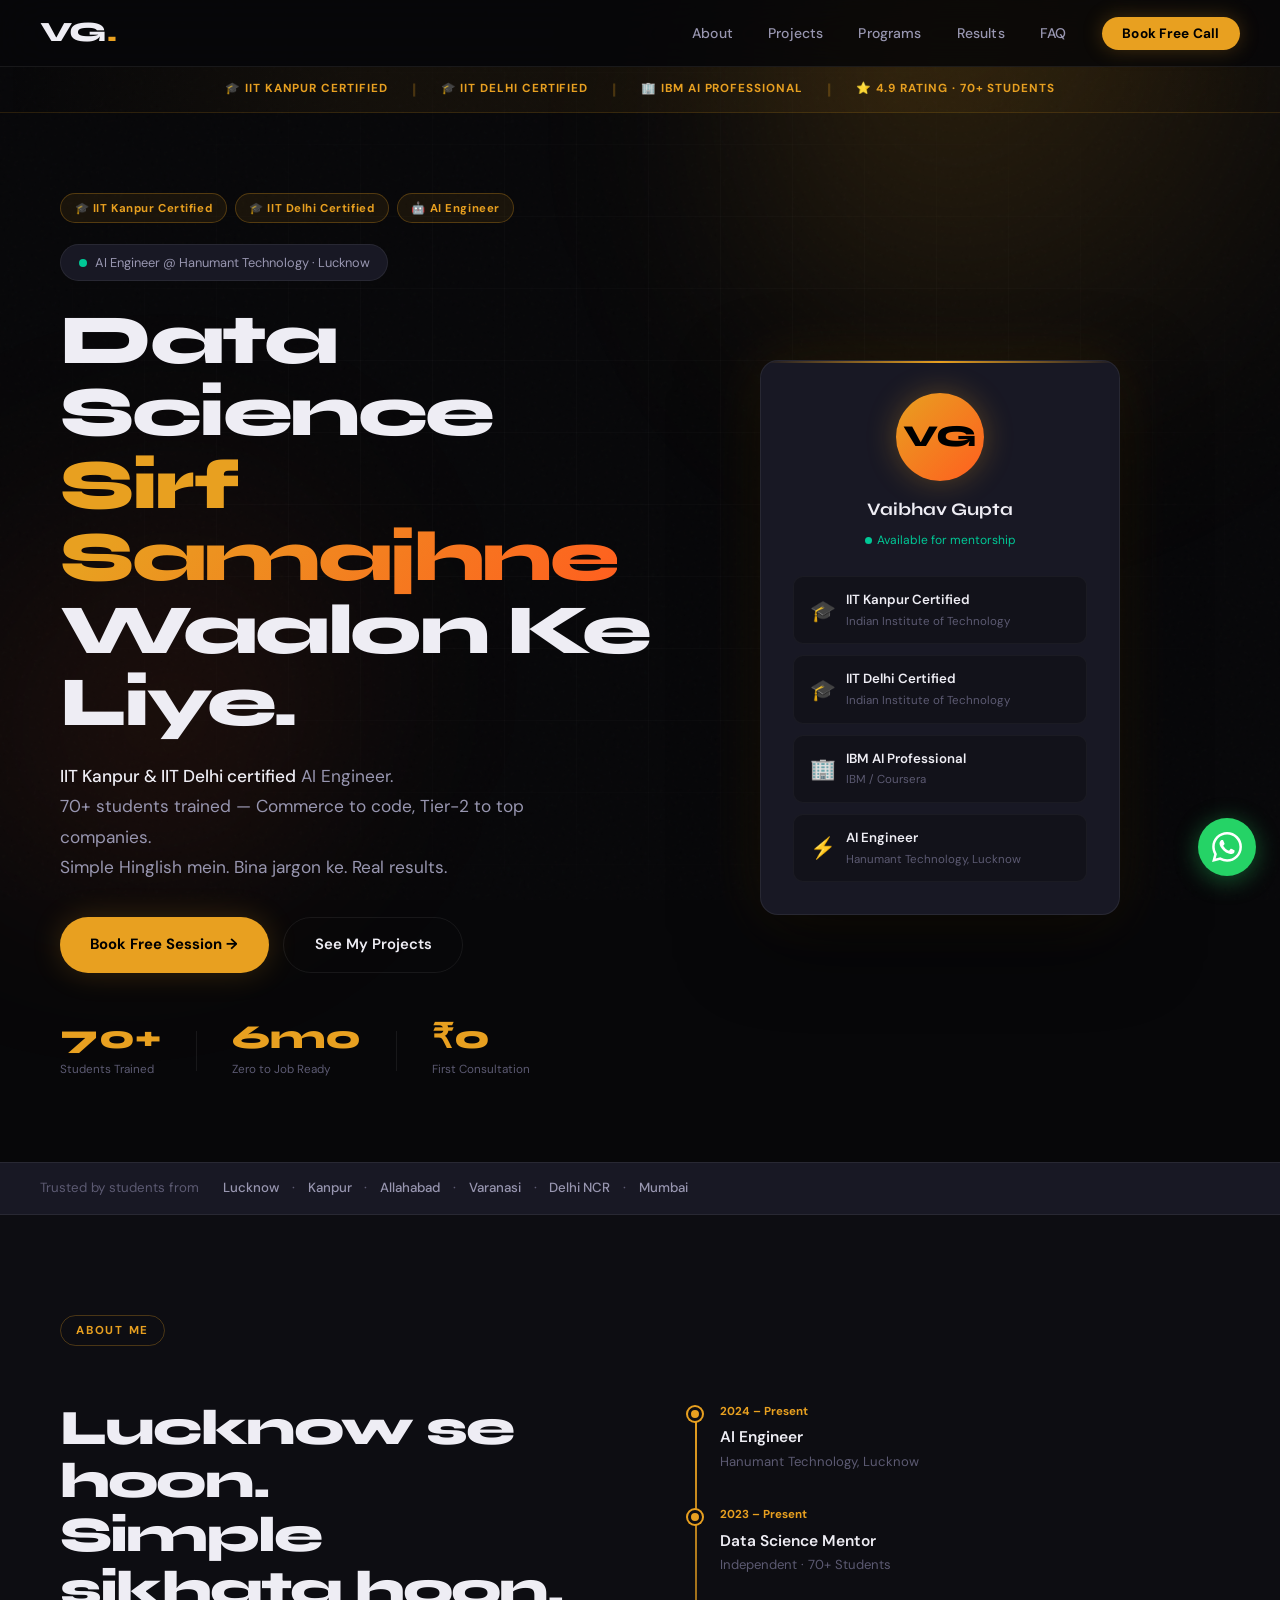
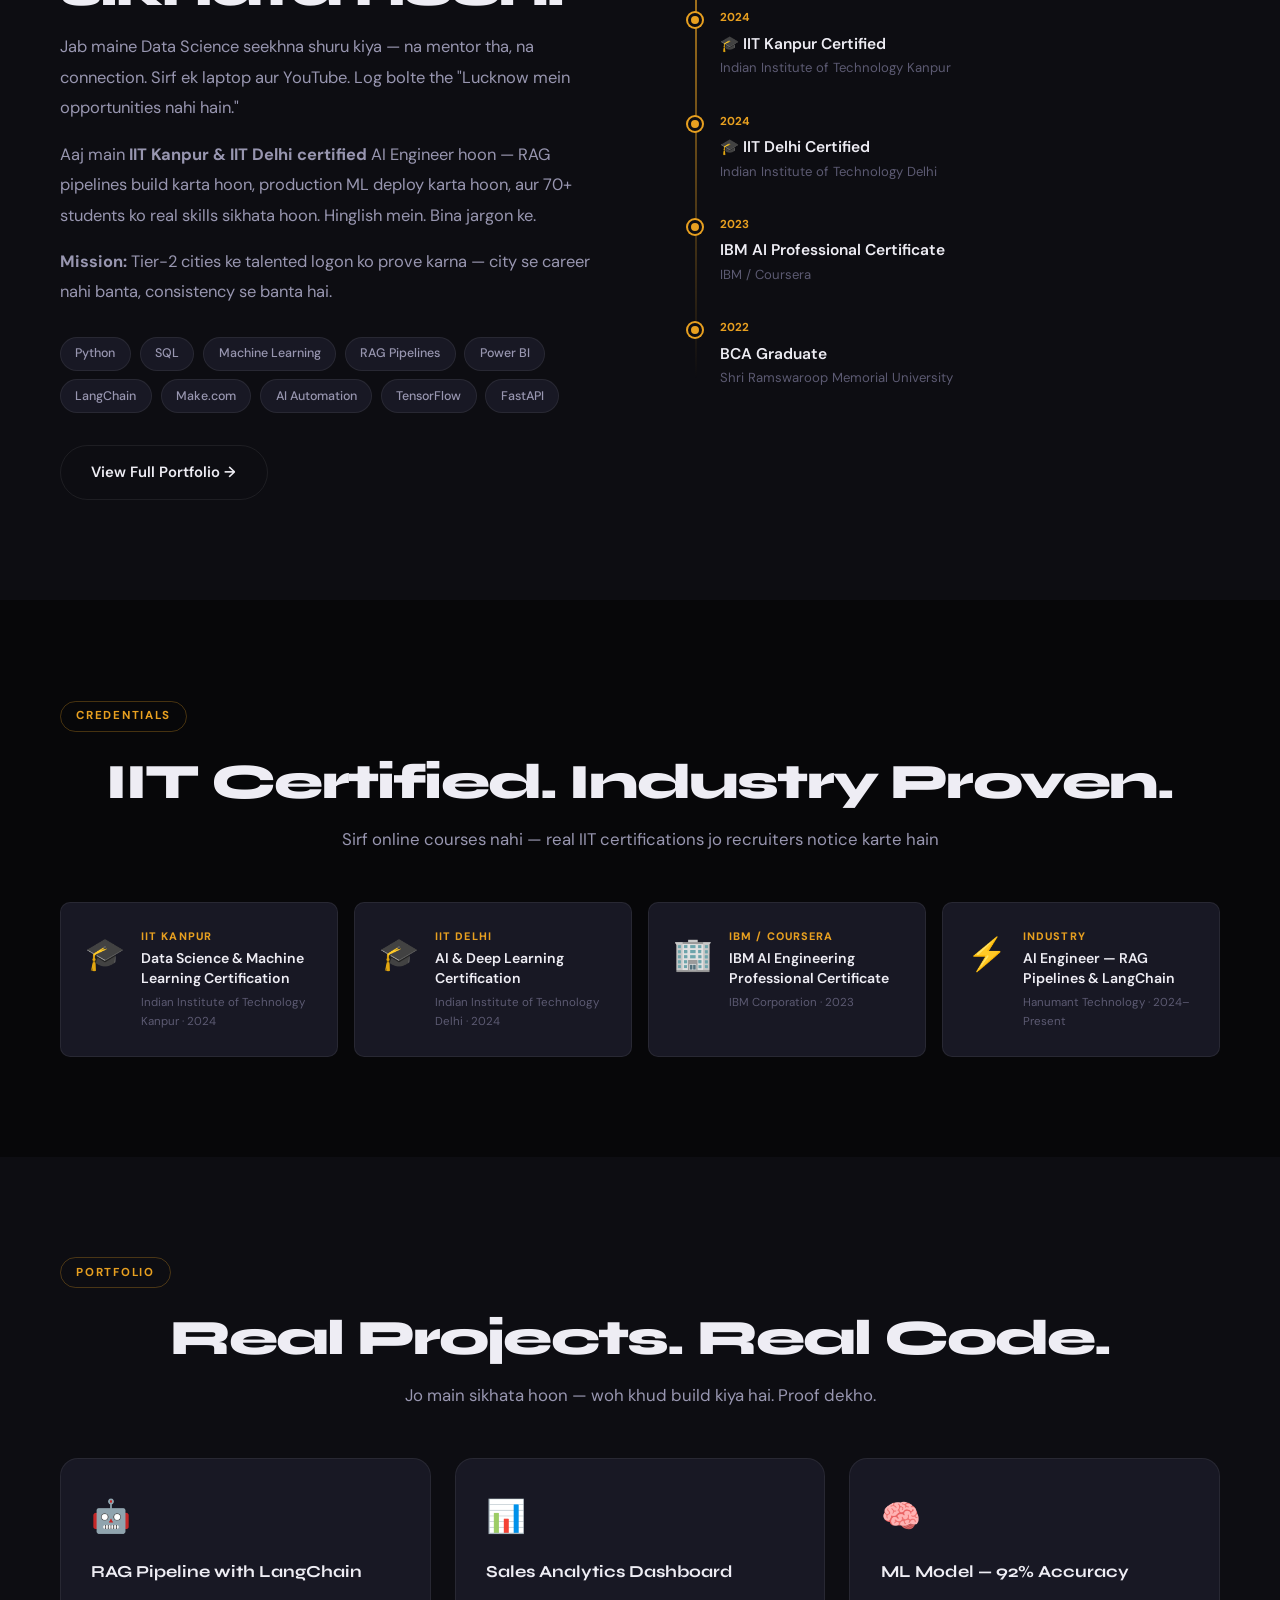
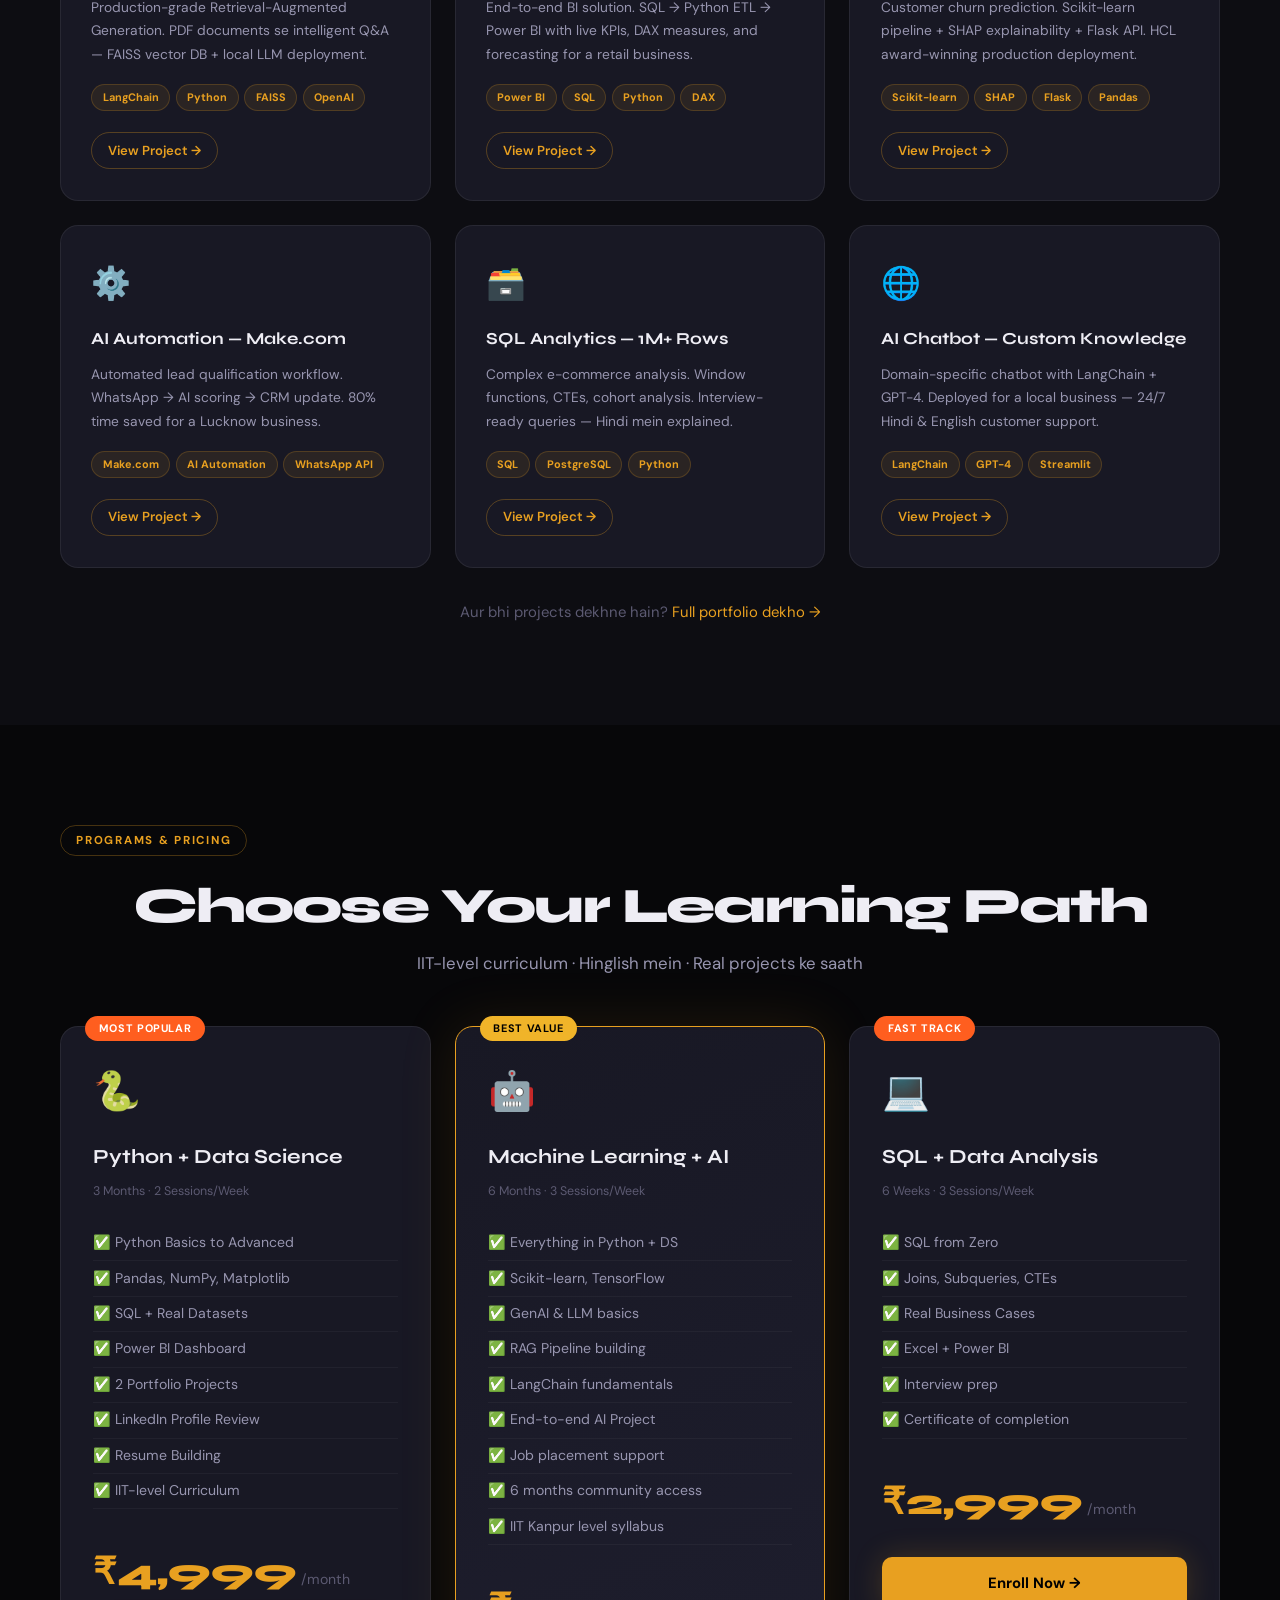
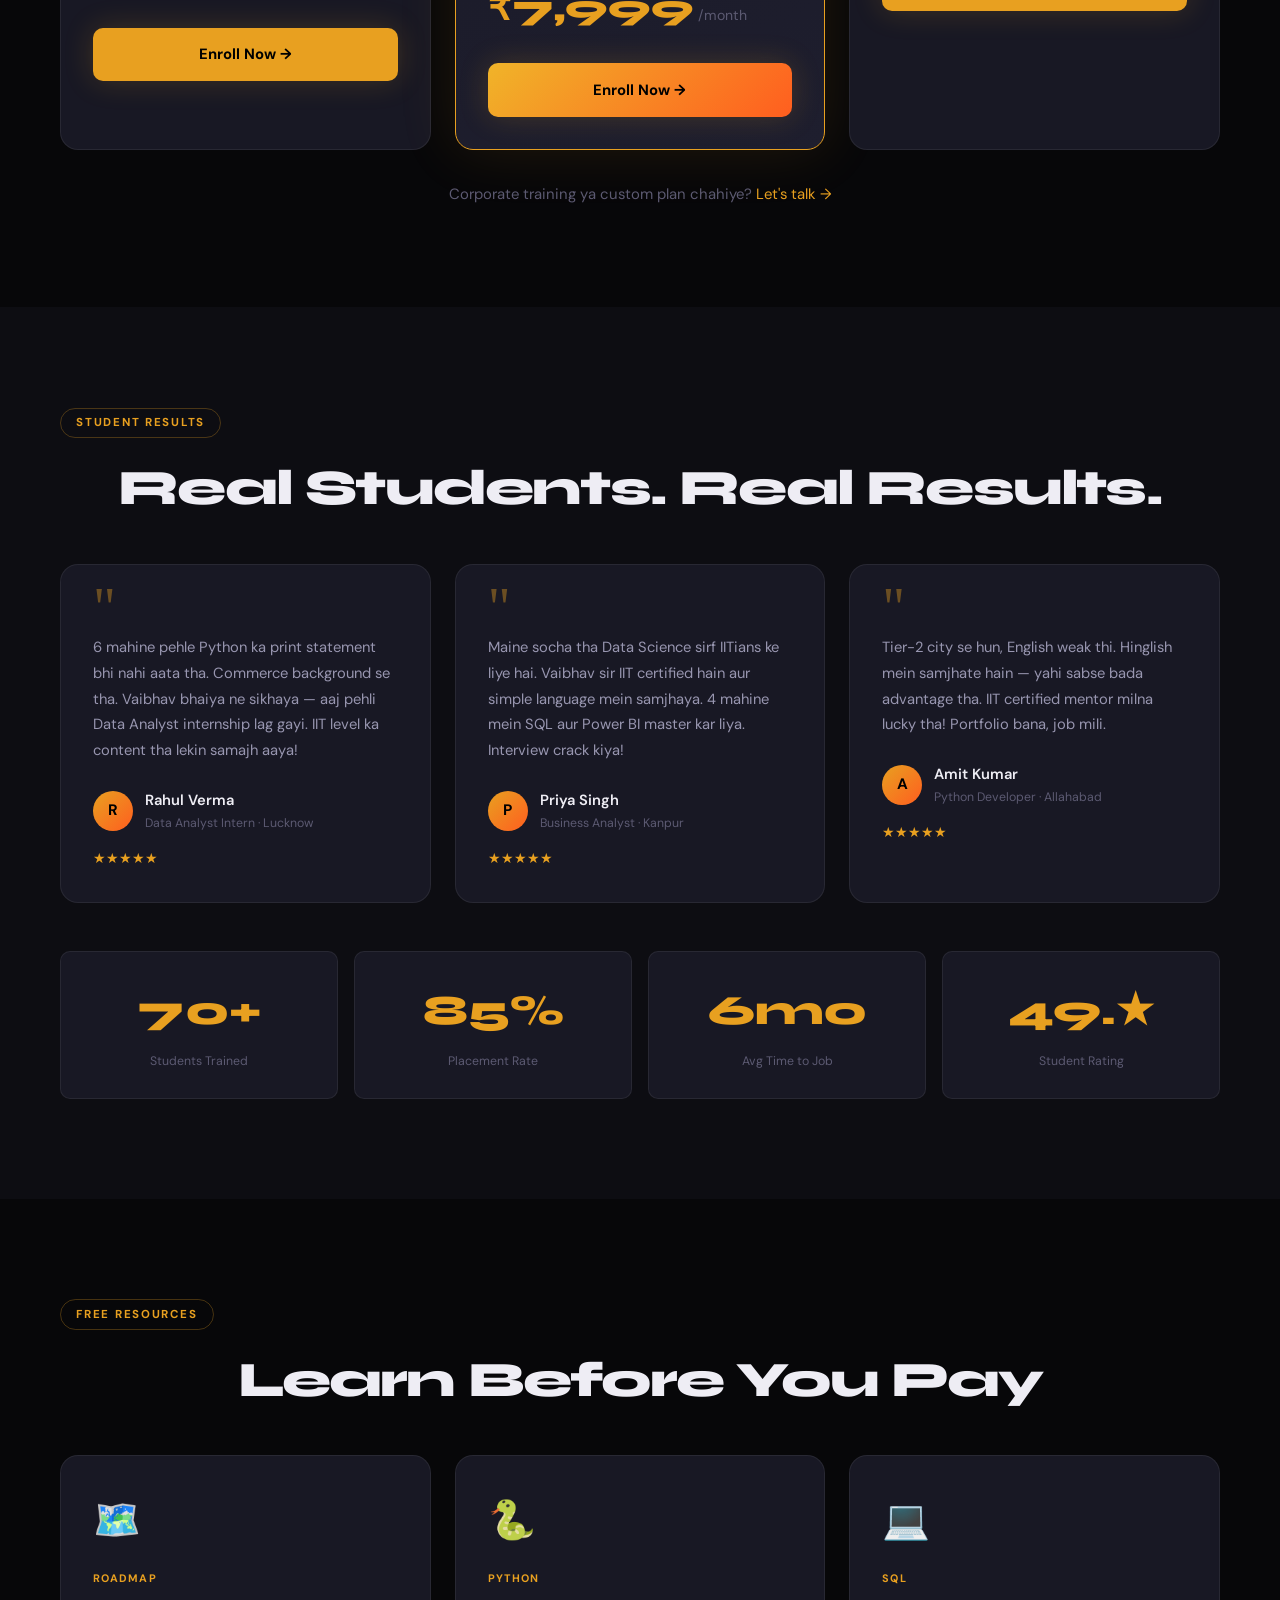
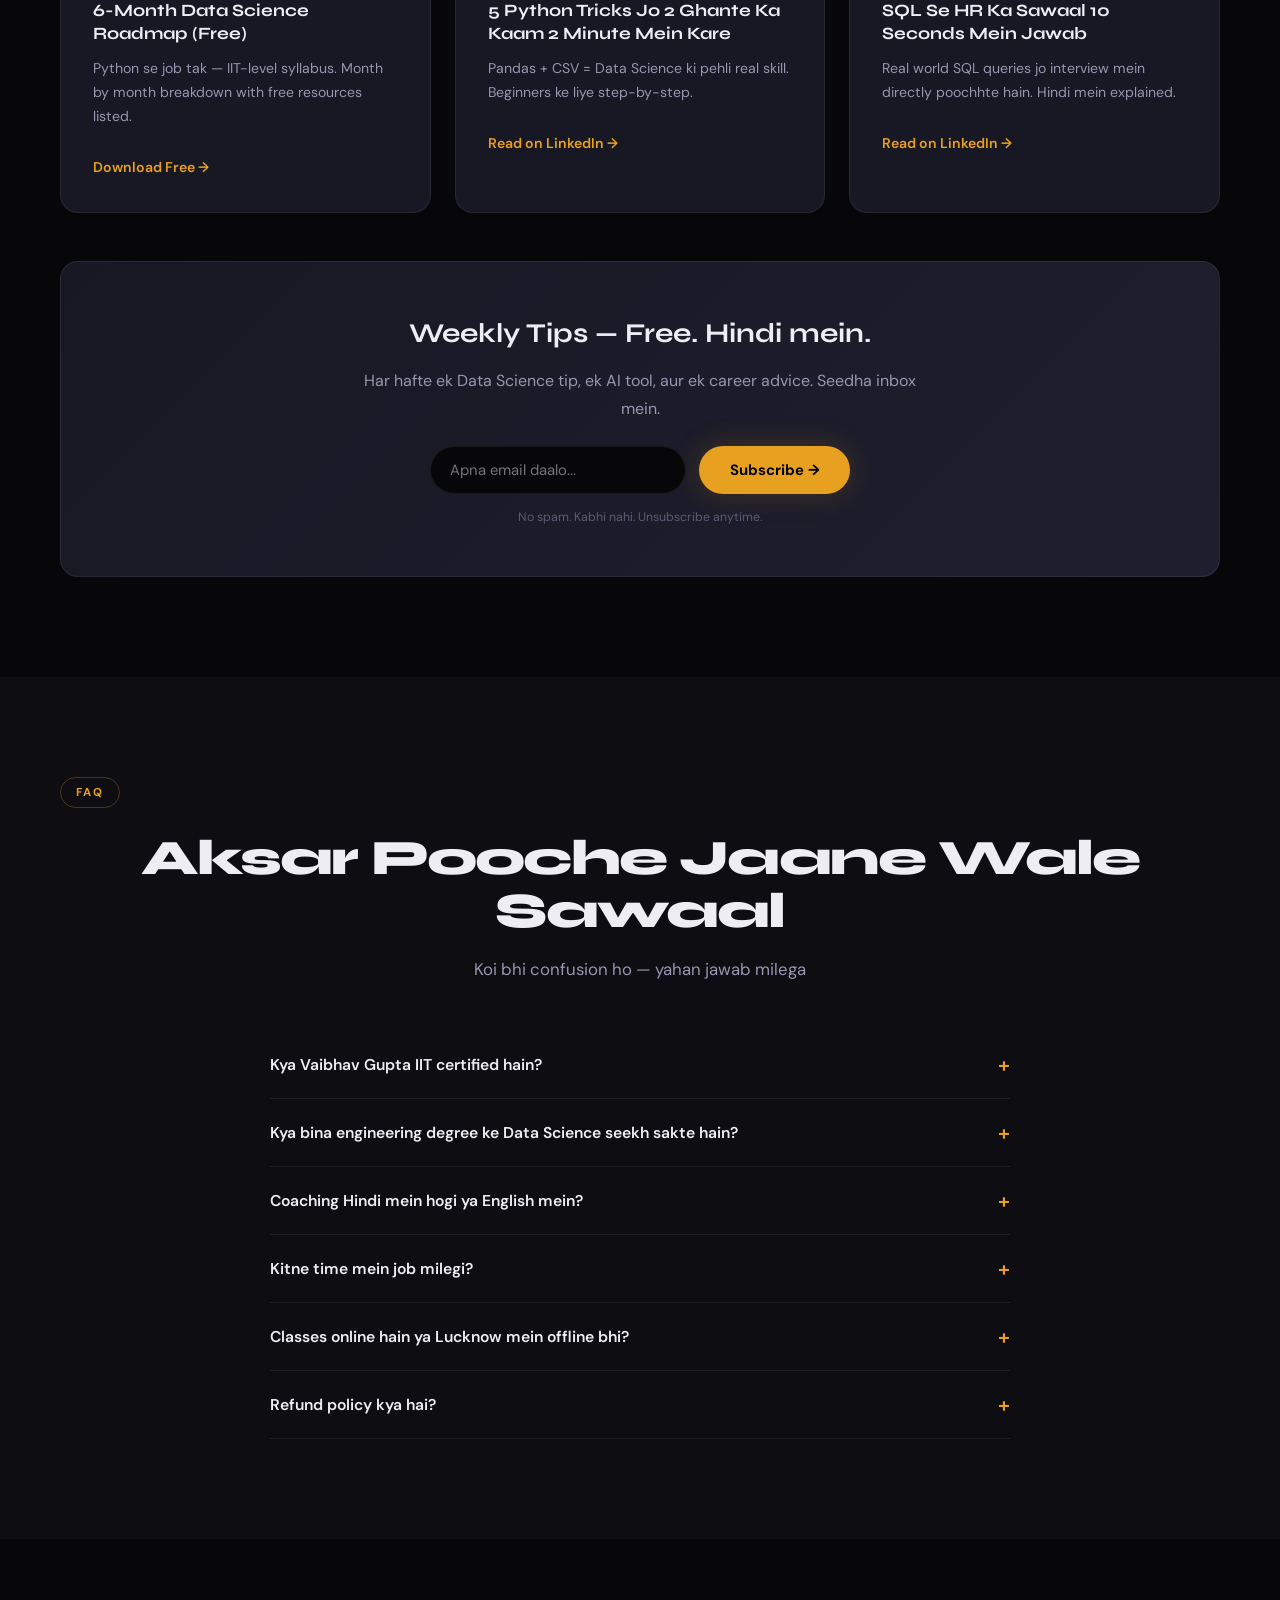
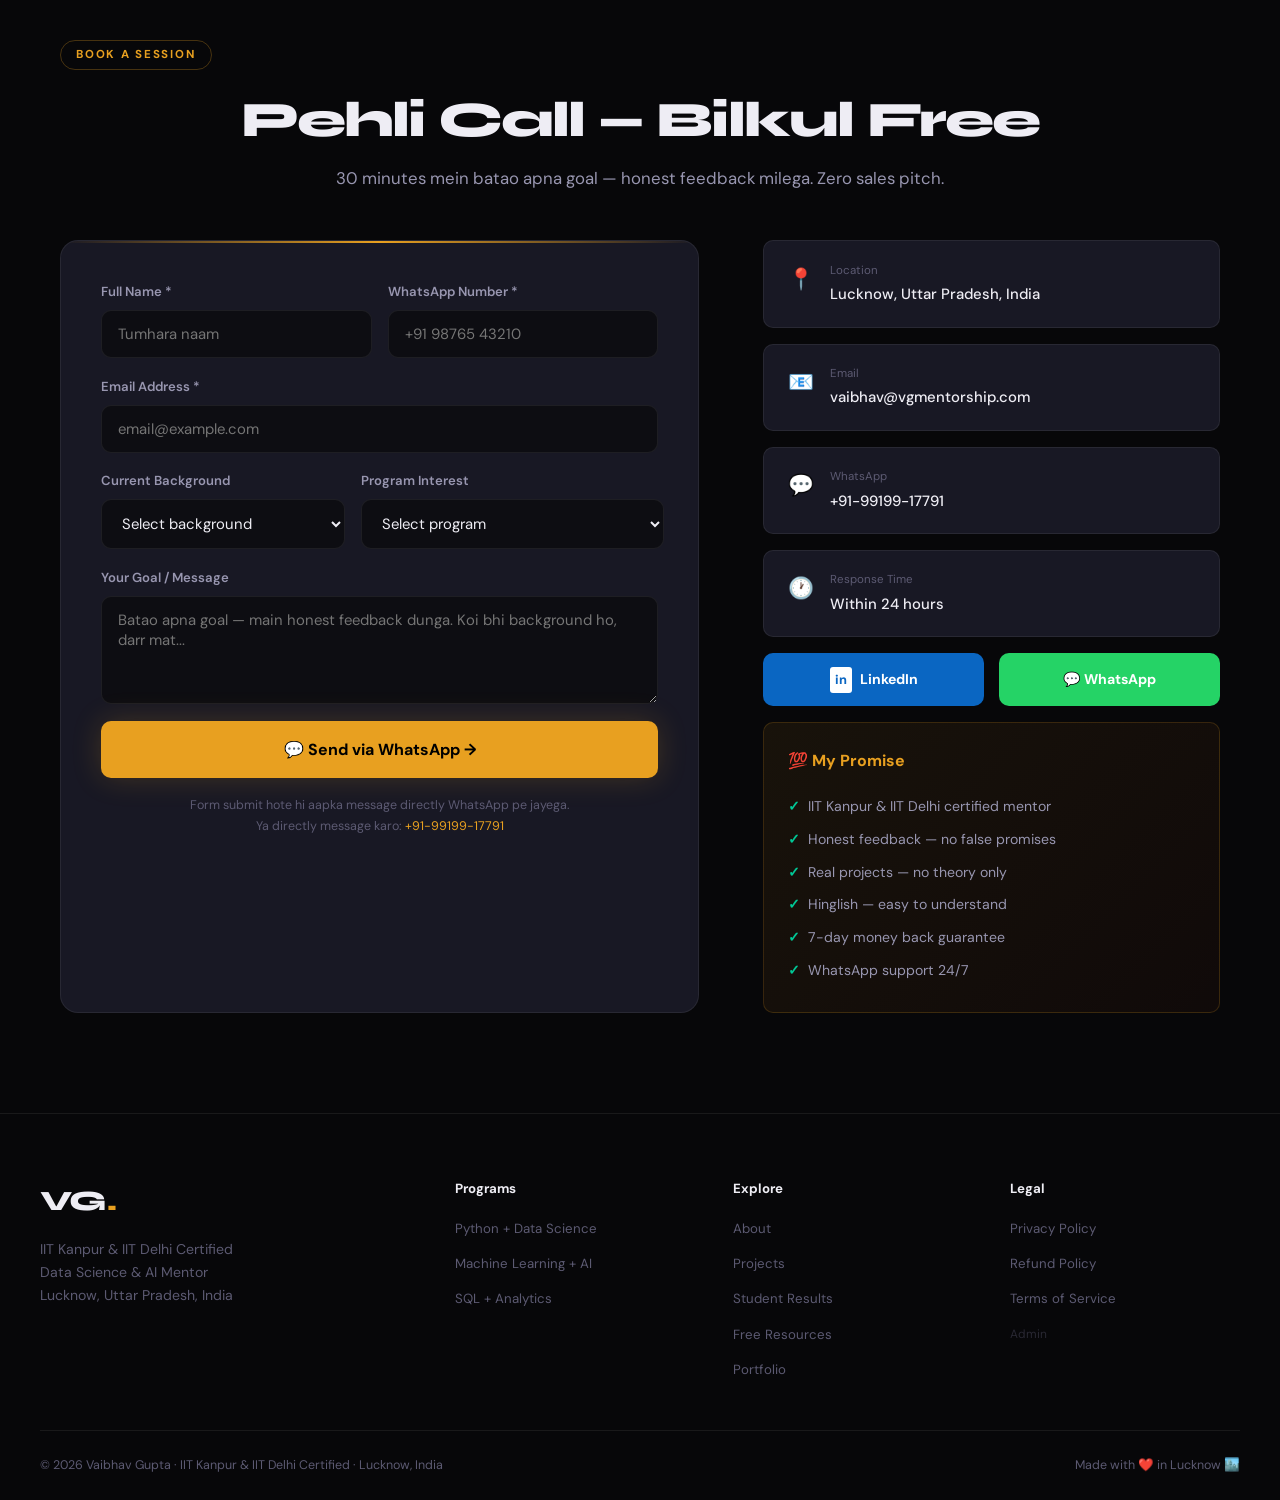
==== commit 1125814d: "Add files via upload" ====
--- a/index.html
+++ b/index.html
@@ -3,195 +3,692 @@
 <head>
 <meta charset="UTF-8">
 <meta name="viewport" content="width=device-width, initial-scale=1.0">
-
-<!-- ===== PRIMARY SEO ===== -->
-<title>Vaibhav Gupta — Data Science & AI Mentor Lucknow | IIT Kanpur & IIT Delhi Certified | Python ML SQL Coaching</title>
-<meta name="description" content="Vaibhav Gupta — IIT Kanpur & IIT Delhi certified AI Engineer & Data Science Mentor from Lucknow. 70+ students trained. Learn Python, ML, SQL in Hinglish. Book FREE 30-min session. ₹2,999/month onwards.">
-<meta name="keywords" content="data science mentor lucknow, python coaching lucknow, machine learning mentor india, vaibhav gupta data science, IIT kanpur data science certified, IIT delhi certified mentor, AI engineer lucknow, sql coaching hindi, data science hindi, best data science mentor india, online data science coaching, hinglish data science, python classes lucknow, ml coaching UP">
+<title>Vaibhav Gupta — Data Science & AI Mentor | IIT Kanpur & IIT Delhi Certified | Lucknow</title>
+<meta name="description" content="Vaibhav Gupta — IIT Kanpur & IIT Delhi certified AI Engineer & Data Science Mentor. 70+ students trained. Python, ML, SQL in Hinglish. Book FREE session. ₹2,999/mo onwards.">
+<meta name="keywords" content="data science mentor lucknow, python coaching, machine learning mentor india, vaibhav gupta, IIT kanpur certified, IIT delhi certified mentor, AI engineer lucknow, data science hindi, hinglish coaching">
 <meta name="author" content="Vaibhav Gupta">
-<meta name="robots" content="index, follow, max-snippet:-1, max-image-preview:large, max-video-preview:-1">
+<meta name="robots" content="index, follow">
 <link rel="canonical" href="https://vgmentorship.com/">
-
-<!-- ===== OPEN GRAPH ===== -->
+<meta property="og:title" content="Vaibhav Gupta — IIT Certified Data Science Mentor | Lucknow">
+<meta property="og:description" content="IIT Kanpur & IIT Delhi certified. 70+ students trained. Learn Data Science in Hinglish.">
 <meta property="og:type" content="website">
 <meta property="og:url" content="https://vgmentorship.com/">
-<meta property="og:title" content="Vaibhav Gupta — Data Science Mentor | IIT Kanpur & IIT Delhi Certified | Lucknow">
-<meta property="og:description" content="IIT Kanpur & IIT Delhi certified AI Engineer. 70+ students trained. Learn Data Science in Hinglish — Python, ML, SQL. Book your free session today.">
-<meta property="og:image" content="https://vgmentorship.com/og-image.jpg">
-<meta property="og:locale" content="en_IN">
-<meta property="og:site_name" content="VG Mentorship">
-
-<!-- ===== TWITTER CARD ===== -->
-<meta name="twitter:card" content="summary_large_image">
-<meta name="twitter:title" content="Vaibhav Gupta — Data Science Mentor | IIT Certified | Lucknow">
-<meta name="twitter:description" content="IIT Kanpur & IIT Delhi certified. 70+ students. Data Science in Hinglish.">
-
-<!-- ===== PERSON + LOCAL BUSINESS SCHEMA ===== -->
+
 <script type="application/ld+json">
-{
-  "@context": "https://schema.org",
-  "@graph": [
-    {
-      "@type": "Person",
-      "@id": "https://vgmentorship.com/#person",
-      "name": "Vaibhav Gupta",
-      "jobTitle": "AI Engineer & Data Science Mentor",
-      "description": "IIT Kanpur & IIT Delhi certified AI Engineer. Data Science mentor with 70+ students trained from Lucknow, Uttar Pradesh.",
-      "url": "https://vgmentorship.com",
-      "image": "https://vgmentorship.com/og-image.jpg",
-      "sameAs": ["https://linkedin.com/in/vaibhavgupta","https://portfolio2-0-vmpr.onrender.com/"],
-      "alumniOf": [
-        {"@type":"EducationalOrganization","name":"IIT Kanpur","url":"https://www.iitk.ac.in"},
-        {"@type":"EducationalOrganization","name":"IIT Delhi","url":"https://www.iitd.ac.in"},
-        {"@type":"EducationalOrganization","name":"IBM / Coursera"}
-      ],
-      "knowsAbout": ["Data Science","Python","Machine Learning","SQL","AI","LangChain","RAG Pipelines","Power BI","GenAI"],
-      "address": {"@type":"PostalAddress","addressLocality":"Lucknow","addressRegion":"Uttar Pradesh","addressCountry":"IN"}
-    },
-    {
-      "@type": "EducationalOrganization",
-      "@id": "https://vgmentorship.com/#org",
-      "name": "VG Mentorship — Vaibhav Gupta",
-      "description": "IIT Kanpur & IIT Delhi certified Data Science, AI and Machine Learning mentorship in Hinglish.",
-      "url": "https://vgmentorship.com",
-      "telephone": "+91-9919917791",
-      "email": "vaibhav@vgmentorship.com",
-      "address": {"@type":"PostalAddress","addressLocality":"Lucknow","addressRegion":"Uttar Pradesh","postalCode":"226001","addressCountry":"IN"},
-      "geo": {"@type":"GeoCoordinates","latitude":"26.8467","longitude":"80.9462"},
-      "aggregateRating": {"@type":"AggregateRating","ratingValue":"4.9","reviewCount":"70","bestRating":"5"}
-    },
-    {
-      "@type": "FAQPage",
-      "mainEntity": [
-        {"@type":"Question","name":"Kya Vaibhav Gupta IIT certified hain?","acceptedAnswer":{"@type":"Answer","text":"Haan! Vaibhav Gupta IIT Kanpur aur IIT Delhi dono se certified hain. Unke paas IBM AI Professional Certificate bhi hai."}},
-        {"@type":"Question","name":"Data Science mentor Lucknow mein kaun best hai?","acceptedAnswer":{"@type":"Answer","text":"Vaibhav Gupta — IIT Kanpur & IIT Delhi certified AI Engineer, 70+ students trained. Hinglish mein sikhate hain, real projects ke saath."}},
-        {"@type":"Question","name":"Kya bina engineering degree ke Data Science seekh sakte hain?","acceptedAnswer":{"@type":"Answer","text":"Bilkul! 70+ students mein se bahut saare commerce aur arts background se hain. 6 mahine mein job-ready ban sakte hain."}},
-        {"@type":"Question","name":"Python coaching Lucknow mein kahan milegi?","acceptedAnswer":{"@type":"Answer","text":"VG Mentorship — Vaibhav Gupta ke saath online 1-on-1 Python coaching. Rs 4999/month se shuru. Free trial session available."}}
-      ]
-    }
-  ]
-}
+{"@context":"https://schema.org","@graph":[{"@type":"Person","name":"Vaibhav Gupta","jobTitle":"AI Engineer & Data Science Mentor","description":"IIT Kanpur & IIT Delhi certified AI Engineer and Data Science mentor from Lucknow.","url":"https://vgmentorship.com","sameAs":["https://linkedin.com/in/vaibhavgupta","https://portfolio2-0-vmpr.onrender.com/"],"alumniOf":[{"@type":"EducationalOrganization","name":"IIT Kanpur"},{"@type":"EducationalOrganization","name":"IIT Delhi"},{"@type":"EducationalOrganization","name":"IBM / Coursera"}],"address":{"@type":"PostalAddress","addressLocality":"Lucknow","addressRegion":"Uttar Pradesh","addressCountry":"IN"}},{"@type":"FAQPage","mainEntity":[{"@type":"Question","name":"Kya Vaibhav Gupta IIT certified hain?","acceptedAnswer":{"@type":"Answer","text":"Haan! Vaibhav Gupta IIT Kanpur aur IIT Delhi dono se certified hain, saath mein IBM AI Professional Certificate bhi hai."}},{"@type":"Question","name":"Data science mentor Lucknow mein kaun best hai?","acceptedAnswer":{"@type":"Answer","text":"Vaibhav Gupta — IIT certified AI Engineer, 70+ students trained, Hinglish mein sikhate hain real projects ke saath."}},{"@type":"Question","name":"Kya bina degree ke data science seekh sakte hain?","acceptedAnswer":{"@type":"Answer","text":"Bilkul! 70+ students mein commerce aur arts backgrounds bhi hain. 6 mahine mein job-ready ho sakte hain."}}]}]}
 </script>
 
 <link rel="preconnect" href="https://fonts.googleapis.com">
-<link href="https://fonts.googleapis.com/css2?family=Syne:wght@400;600;700;800&family=DM+Sans:ital,wght@0,300;0,400;0,500;1,300&display=swap" rel="stylesheet">
-<link rel="stylesheet" href="style.css">
+<link href="https://fonts.googleapis.com/css2?family=Clash+Display:wght@400;500;600;700&family=Syne:wght@400;600;700;800&family=DM+Sans:ital,opsz,wght@0,9..40,300;0,9..40,400;0,9..40,500;1,9..40,300&display=swap" rel="stylesheet">
+
 <style>
-/* IIT STRIP */
+/* ══════════════════════════════════════════
+   VG MENTORSHIP — PREMIUM REDESIGN 2026
+   Aesthetic: Refined Dark Luxury · Editorial
+   ══════════════════════════════════════════ */
+
+:root {
+  --bg:       #070709;
+  --bg2:      #0d0d12;
+  --bg3:      #12121a;
+  --surface:  #181824;
+  --surface2: #1e1e2e;
+  --glass:    rgba(255,255,255,0.03);
+  --accent:   #e8a020;
+  --accent2:  #ff5e1f;
+  --accent3:  #00c896;
+  --gold:     #f0b429;
+  --text:     #eeedf4;
+  --text2:    #9896b0;
+  --text3:    #5c5a72;
+  --border:   rgba(255,255,255,0.07);
+  --border2:  rgba(255,255,255,0.04);
+  --glow:     0 0 60px rgba(232,160,32,0.12);
+  --shadow:   0 24px 80px rgba(0,0,0,0.6);
+  --radius:   18px;
+  --radius-sm:10px;
+  --font-display: 'Syne', sans-serif;
+  --font-body:    'DM Sans', sans-serif;
+}
+
+*, *::before, *::after { box-sizing: border-box; margin: 0; padding: 0; }
+html { scroll-behavior: smooth; }
+body {
+  background: var(--bg);
+  color: var(--text);
+  font-family: var(--font-body);
+  font-size: 16px;
+  line-height: 1.7;
+  overflow-x: hidden;
+}
+
+/* ─── NOISE OVERLAY ─── */
+body::before {
+  content: '';
+  position: fixed;
+  inset: 0;
+  z-index: 0;
+  pointer-events: none;
+  background-image: url("data:image/svg+xml,%3Csvg viewBox='0 0 256 256' xmlns='http://www.w3.org/2000/svg'%3E%3Cfilter id='noise'%3E%3CfeTurbulence type='fractalNoise' baseFrequency='0.9' numOctaves='4' stitchTiles='stitch'/%3E%3C/filter%3E%3Crect width='100%25' height='100%25' filter='url(%23noise)' opacity='0.04'/%3E%3C/svg%3E");
+  opacity: 0.5;
+}
+
+/* ─── SCROLLBAR ─── */
+::-webkit-scrollbar { width: 4px; }
+::-webkit-scrollbar-track { background: var(--bg); }
+::-webkit-scrollbar-thumb { background: var(--accent); border-radius: 99px; }
+
+/* ─── NAV ─── */
+.nav {
+  position: fixed; top: 0; left: 0; right: 0; z-index: 999;
+  background: rgba(7,7,9,0.82);
+  backdrop-filter: blur(24px) saturate(180%);
+  border-bottom: 1px solid var(--border);
+  padding: 0 2.5rem;
+  transition: background 0.3s;
+}
+.nav-inner {
+  max-width: 1240px; margin: 0 auto;
+  display: flex; align-items: center; justify-content: space-between;
+  height: 66px;
+}
+.logo {
+  font-family: var(--font-display); font-size: 1.75rem; font-weight: 800;
+  color: var(--text); text-decoration: none; letter-spacing: -1.5px;
+  display: flex; align-items: center; gap: 2px;
+}
+.logo-dot { color: var(--accent); }
+.nav-links { list-style: none; display: flex; align-items: center; gap: 2.2rem; }
+.nav-links a {
+  color: var(--text2); text-decoration: none; font-size: 0.875rem; font-weight: 500;
+  transition: color 0.2s; letter-spacing: 0.01em;
+}
+.nav-links a:hover, .nav-links a.active { color: var(--text); }
+.nav-cta {
+  background: var(--accent) !important; color: #000 !important;
+  padding: 0.5rem 1.3rem !important; border-radius: 99px !important;
+  font-weight: 700 !important; font-size: 0.85rem !important;
+  transition: all 0.2s !important; white-space: nowrap;
+  box-shadow: 0 0 20px rgba(232,160,32,0.25) !important;
+}
+.nav-cta:hover { transform: translateY(-1px) !important; box-shadow: 0 0 30px rgba(232,160,32,0.4) !important; }
+.hamburger {
+  display: none; background: none; border: 1px solid var(--border);
+  color: var(--text); font-size: 1.2rem; cursor: pointer;
+  padding: 0.4rem 0.7rem; border-radius: 8px;
+}
+.mobile-menu {
+  display: none; position: fixed; top: 66px; left: 0; right: 0;
+  background: rgba(13,13,18,0.98); backdrop-filter: blur(20px);
+  border-bottom: 1px solid var(--border); z-index: 998; padding: 0.5rem 0;
+}
+.mobile-menu.open { display: block; }
+.mobile-menu ul { list-style: none; }
+.mobile-menu ul li a {
+  display: block; padding: 0.9rem 2rem; color: var(--text2);
+  text-decoration: none; font-size: 1rem; border-bottom: 1px solid var(--border2);
+  transition: color 0.2s;
+}
+.mobile-menu ul li a:hover { color: var(--text); }
+
+/* ─── IIT STRIP ─── */
 .iit-strip {
-  background: linear-gradient(90deg, rgba(245,166,35,0.1), rgba(245,166,35,0.05), rgba(245,166,35,0.1));
-  border-top: 1px solid rgba(245,166,35,0.25);
-  border-bottom: 1px solid rgba(245,166,35,0.25);
-  padding: 0.55rem 2rem;
-  text-align: center;
-  font-size: 0.78rem;
-  font-weight: 700;
-  letter-spacing: 0.06em;
+  margin-top: 66px;
+  background: linear-gradient(90deg, transparent, rgba(232,160,32,0.06) 30%, rgba(232,160,32,0.06) 70%, transparent);
+  border-bottom: 1px solid rgba(232,160,32,0.15);
+  padding: 0.6rem 2rem;
+  display: flex; align-items: center; justify-content: center;
+  gap: 1.5rem; flex-wrap: wrap;
+  font-size: 0.73rem; font-weight: 700;
+  letter-spacing: 0.08em; text-transform: uppercase;
   color: var(--accent);
-  display: flex;
-  align-items: center;
-  justify-content: center;
-  gap: 1.2rem;
-  flex-wrap: wrap;
-  margin-top: 64px;
-  text-transform: uppercase;
-}
-.iit-sep { opacity: 0.3; }
-
-/* HERO IIT BADGES */
-.hero-iit-badges { display:flex; flex-wrap:wrap; gap:0.5rem; margin-bottom:1.2rem; }
-.hero-iit-badge {
-  background: rgba(245,166,35,0.1);
-  border: 1px solid rgba(245,166,35,0.35);
-  border-radius: 50px;
-  padding: 0.28rem 0.85rem;
-  font-size: 0.73rem;
-  font-weight: 700;
-  color: var(--accent);
-  letter-spacing: 0.04em;
-  display: inline-flex;
-  align-items: center;
-  gap: 0.3rem;
-}
-
-/* CERTS SECTION */
-.certs { padding: 60px 0; }
-.certs-grid { display:grid; grid-template-columns:repeat(auto-fit,minmax(220px,1fr)); gap:1rem; margin-top:2.5rem; }
-.cert-card {
-  background: var(--surface);
-  border: 1px solid var(--border);
-  border-radius: var(--radius-sm);
-  padding: 1.4rem;
-  display: flex;
-  align-items: flex-start;
-  gap: 1rem;
-  transition: border-color 0.2s, transform 0.2s;
-}
-.cert-card:hover { border-color: rgba(245,166,35,0.4); transform: translateY(-2px); }
-.cert-icon-lg { font-size:1.8rem; flex-shrink:0; margin-top:0.1rem; }
-.cert-inst { font-family:var(--font-display); font-size:0.68rem; font-weight:800; letter-spacing:0.1em; color:var(--accent); text-transform:uppercase; margin-bottom:0.2rem; }
-.cert-title { font-size:0.88rem; font-weight:600; line-height:1.4; }
-.cert-year { font-size:0.73rem; color:var(--text3); margin-top:0.3rem; }
-
-/* PROJECTS SECTION */
-.projects { padding: 80px 0; background: var(--bg2); }
-.projects-grid { display:grid; grid-template-columns:repeat(auto-fit,minmax(300px,1fr)); gap:1.5rem; margin-top:3rem; }
-.project-card {
+}
+.iit-strip span { display: flex; align-items: center; gap: 0.35rem; white-space: nowrap; }
+.iit-sep { opacity: 0.25; font-size: 1rem; }
+
+/* ─── HERO ─── */
+.hero {
+  min-height: 100vh;
+  display: flex; align-items: center;
+  padding: 80px 2.5rem 80px;
+  position: relative; overflow: hidden;
+  max-width: 1240px; margin: 0 auto;
+  gap: 5rem;
+}
+
+/* Background orbs */
+.hero-orb {
+  position: fixed; border-radius: 50%; pointer-events: none;
+  filter: blur(100px); z-index: -1;
+}
+.orb1 {
+  width: 700px; height: 700px;
+  background: radial-gradient(circle at 30% 30%, rgba(232,160,32,0.18), transparent 70%);
+  top: -200px; right: -150px;
+  animation: orbFloat 12s ease-in-out infinite;
+}
+.orb2 {
+  width: 500px; height: 500px;
+  background: radial-gradient(circle at 70% 70%, rgba(255,94,31,0.12), transparent 70%);
+  bottom: 0; left: -150px;
+  animation: orbFloat 15s ease-in-out infinite reverse;
+}
+@keyframes orbFloat {
+  0%,100% { transform: translate(0,0) scale(1); }
+  33%  { transform: translate(40px,-40px) scale(1.06); }
+  66%  { transform: translate(-25px,25px) scale(0.94); }
+}
+
+/* Grid overlay */
+.hero-grid {
+  position: fixed; inset: 0; z-index: -1; pointer-events: none;
+  background-image:
+    linear-gradient(rgba(255,255,255,0.018) 1px, transparent 1px),
+    linear-gradient(90deg, rgba(255,255,255,0.018) 1px, transparent 1px);
+  background-size: 72px 72px;
+  mask-image: radial-gradient(ellipse at center, black 40%, transparent 80%);
+}
+
+.hero-content { flex: 1; max-width: 620px; }
+.hero-visual  { flex: 0 0 360px; }
+
+/* Staggered entrance */
+.hero-content > * { animation: fadeSlide 0.7s ease both; }
+.hero-content > *:nth-child(1) { animation-delay: 0.05s; }
+.hero-content > *:nth-child(2) { animation-delay: 0.15s; }
+.hero-content > *:nth-child(3) { animation-delay: 0.25s; }
+.hero-content > *:nth-child(4) { animation-delay: 0.35s; }
+.hero-content > *:nth-child(5) { animation-delay: 0.45s; }
+.hero-visual { animation: fadeSlide 0.7s 0.3s ease both; }
+@keyframes fadeSlide {
+  from { opacity: 0; transform: translateY(28px); }
+  to   { opacity: 1; transform: translateY(0); }
+}
+
+/* IIT micro-badges */
+.hero-iit-row { display: flex; flex-wrap: wrap; gap: 0.5rem; margin-bottom: 1.3rem; }
+.iit-badge {
+  display: inline-flex; align-items: center; gap: 0.35rem;
+  background: rgba(232,160,32,0.08);
+  border: 1px solid rgba(232,160,32,0.28);
+  border-radius: 99px; padding: 0.27rem 0.85rem;
+  font-size: 0.71rem; font-weight: 700; color: var(--accent);
+  letter-spacing: 0.05em;
+}
+
+/* Live badge */
+.live-badge {
+  display: inline-flex; align-items: center; gap: 8px;
+  background: var(--surface); border: 1px solid var(--border);
+  border-radius: 99px; padding: 0.42rem 1.1rem;
+  font-size: 0.8rem; color: var(--text2); margin-bottom: 1.4rem;
+}
+.pulse-dot {
+  width: 8px; height: 8px; background: var(--accent3);
+  border-radius: 50%; animation: pulseDot 2s infinite;
+}
+@keyframes pulseDot {
+  0%,100% { opacity:1; box-shadow: 0 0 0 0 rgba(0,200,150,0.4); }
+  50% { opacity:0.6; box-shadow: 0 0 0 6px rgba(0,200,150,0); }
+}
+
+.hero-title {
+  font-family: var(--font-display);
+  font-size: clamp(2.9rem, 5.5vw, 4.6rem);
+  font-weight: 800; line-height: 1.03; letter-spacing: -2.5px;
+  margin-bottom: 1.4rem;
+}
+.grad-text {
+  background: linear-gradient(130deg, var(--accent) 30%, var(--accent2));
+  -webkit-background-clip: text; -webkit-text-fill-color: transparent;
+  background-clip: text;
+}
+
+.hero-sub {
+  color: var(--text2); font-size: 1.08rem; line-height: 1.75;
+  margin-bottom: 2.2rem; max-width: 520px;
+}
+.hero-sub strong { color: var(--text); font-weight: 500; }
+
+.cta-row { display: flex; gap: 0.9rem; flex-wrap: wrap; margin-bottom: 3rem; }
+.btn-primary {
+  display: inline-flex; align-items: center; gap: 0.4rem;
+  background: var(--accent); color: #000;
+  font-weight: 700; font-size: 0.93rem;
+  padding: 0.88rem 1.9rem; border-radius: 99px;
+  text-decoration: none; border: none; cursor: pointer;
+  transition: all 0.25s; font-family: var(--font-body);
+  box-shadow: 0 0 30px rgba(232,160,32,0.2);
+}
+.btn-primary:hover {
+  background: #f0b000; transform: translateY(-2px);
+  box-shadow: 0 0 50px rgba(232,160,32,0.35);
+}
+.btn-primary.full { width: 100%; justify-content: center; border-radius: var(--radius-sm); }
+.btn-primary.large { padding: 1.1rem 2.2rem; font-size: 1rem; }
+.gold-btn { background: linear-gradient(135deg, var(--gold), var(--accent2)); }
+.btn-ghost {
+  display: inline-flex; align-items: center; gap: 0.4rem;
+  background: transparent; color: var(--text);
+  font-weight: 600; font-size: 0.93rem;
+  padding: 0.88rem 1.9rem; border-radius: 99px;
+  text-decoration: none; border: 1px solid var(--border);
+  transition: all 0.25s; font-family: var(--font-body);
+}
+.btn-ghost:hover { border-color: rgba(232,160,32,0.5); color: var(--accent); }
+
+/* Hero stats */
+.hero-stats { display: flex; align-items: center; gap: 2.2rem; }
+.stat-num {
+  display: block; font-family: var(--font-display);
+  font-size: 2.1rem; font-weight: 800; color: var(--accent); line-height: 1;
+}
+.stat-label { font-size: 0.73rem; color: var(--text3); margin-top: 3px; }
+.stat-sep { width: 1px; height: 40px; background: var(--border); }
+
+/* Profile card */
+.profile-card {
   background: var(--surface);
   border: 1px solid var(--border);
   border-radius: var(--radius);
-  padding: 1.8rem;
-  transition: transform 0.3s, border-color 0.3s;
+  padding: 2rem;
+  box-shadow: var(--shadow), var(--glow);
   position: relative;
   overflow: hidden;
 }
+.profile-card::before {
+  content: '';
+  position: absolute; top: 0; left: 0; right: 0; height: 2px;
+  background: linear-gradient(90deg, transparent, var(--accent), transparent);
+}
+.profile-avatar {
+  width: 88px; height: 88px; border-radius: 50%;
+  background: linear-gradient(135deg, var(--accent), var(--accent2));
+  display: flex; align-items: center; justify-content: center;
+  font-family: var(--font-display); font-size: 1.9rem; font-weight: 800; color: #000;
+  margin: 0 auto 0.9rem;
+  box-shadow: 0 0 30px rgba(232,160,32,0.3);
+}
+.profile-center { text-align: center; margin-bottom: 1.5rem; }
+.profile-name { font-family: var(--font-display); font-size: 1.1rem; font-weight: 700; }
+.profile-online {
+  display: inline-flex; align-items: center; gap: 5px;
+  font-size: 0.75rem; color: var(--accent3); margin-top: 0.3rem;
+}
+.online-dot {
+  width: 7px; height: 7px; background: var(--accent3);
+  border-radius: 50%; animation: pulseDot 2s infinite;
+}
+.cert-list { display: flex; flex-direction: column; gap: 0.7rem; }
+.cert-item {
+  display: flex; align-items: center; gap: 10px;
+  background: var(--bg3); border: 1px solid var(--border2);
+  border-radius: var(--radius-sm); padding: 0.75rem 1rem;
+  transition: border-color 0.2s;
+}
+.cert-item:hover { border-color: rgba(232,160,32,0.25); }
+.cert-em { font-size: 1.3rem; }
+.cert-nm { font-size: 0.83rem; font-weight: 600; color: var(--text); }
+.cert-og { font-size: 0.72rem; color: var(--text3); }
+
+/* ─── TRUST BAR ─── */
+.trust-bar {
+  background: var(--surface); border-top: 1px solid var(--border); border-bottom: 1px solid var(--border);
+  padding: 0.9rem 2.5rem;
+}
+.trust-inner {
+  max-width: 1240px; margin: 0 auto;
+  display: flex; align-items: center; gap: 1.5rem; flex-wrap: wrap;
+  font-size: 0.83rem; color: var(--text3);
+}
+.trust-cities { display: flex; align-items: center; gap: 0.8rem; flex-wrap: wrap; color: var(--text2); font-weight: 500; }
+.city-sep { color: var(--text3); }
+
+/* ─── SECTIONS ─── */
+.container { max-width: 1240px; margin: 0 auto; padding: 0 2.5rem; }
+section { padding: 100px 0; }
+.section-label {
+  display: inline-block; font-size: 0.72rem; font-weight: 700;
+  letter-spacing: 0.15em; text-transform: uppercase; color: var(--accent);
+  border: 1px solid rgba(232,160,32,0.28); border-radius: 99px;
+  padding: 0.28rem 0.95rem; margin-bottom: 1.5rem;
+}
+.section-title {
+  font-family: var(--font-display); font-size: clamp(2rem, 4vw, 3.1rem);
+  font-weight: 800; letter-spacing: -1.8px; line-height: 1.08; margin-bottom: 1rem;
+}
+.section-title.center { text-align: center; }
+.section-sub { color: var(--text2); font-size: 1.05rem; margin-bottom: 3rem; }
+.section-sub.center { text-align: center; }
+
+/* ─── ABOUT ─── */
+.about { background: var(--bg2); }
+.about-grid {
+  display: grid; grid-template-columns: 1fr 1fr;
+  gap: 6rem; align-items: start; margin-top: 2rem;
+}
+.about-text { color: var(--text2); margin-bottom: 1rem; font-size: 1.03rem; line-height: 1.85; }
+.skills-wrap { display: flex; flex-wrap: wrap; gap: 0.55rem; margin-top: 1.8rem; }
+.skill-tag {
+  background: var(--surface); border: 1px solid var(--border);
+  border-radius: 99px; padding: 0.33rem 0.9rem;
+  font-size: 0.78rem; color: var(--text2); font-weight: 500;
+  transition: border-color 0.2s, color 0.2s;
+}
+.skill-tag:hover { border-color: rgba(232,160,32,0.4); color: var(--accent); }
+
+/* Timeline */
+.timeline { position: relative; padding-left: 2rem; }
+.timeline::before {
+  content: ''; position: absolute; left: 7px; top: 10px; bottom: 10px;
+  width: 2px; background: linear-gradient(to bottom, var(--accent), transparent);
+}
+.tl-item { position: relative; margin-bottom: 2rem; }
+.tl-dot {
+  position: absolute; left: -2rem; top: 5px;
+  width: 14px; height: 14px; background: var(--accent);
+  border-radius: 50%; border: 3px solid var(--bg2);
+  box-shadow: 0 0 0 2px var(--accent);
+}
+.tl-year { font-size: 0.72rem; color: var(--accent); font-weight: 700; margin-bottom: 3px; }
+.tl-role { font-size: 0.97rem; font-weight: 600; }
+.tl-org { font-size: 0.82rem; color: var(--text3); }
+
+/* ─── CERTS ─── */
+.certs { background: var(--bg); }
+.certs-grid { display: grid; grid-template-columns: repeat(auto-fit, minmax(240px, 1fr)); gap: 1rem; margin-top: 2.5rem; }
+.cert-card {
+  background: var(--surface); border: 1px solid var(--border);
+  border-radius: var(--radius-sm); padding: 1.5rem;
+  display: flex; align-items: flex-start; gap: 1rem;
+  transition: all 0.2s;
+}
+.cert-card:hover { border-color: rgba(232,160,32,0.35); transform: translateY(-3px); box-shadow: var(--glow); }
+.cert-icon-big { font-size: 2rem; }
+.cert-inst { font-size: 0.68rem; font-weight: 800; letter-spacing: 0.1em; color: var(--accent); text-transform: uppercase; margin-bottom: 0.25rem; }
+.cert-ttl { font-size: 0.88rem; font-weight: 600; line-height: 1.4; }
+.cert-yr { font-size: 0.72rem; color: var(--text3); margin-top: 0.25rem; }
+
+/* ─── PROJECTS ─── */
+.projects { background: var(--bg2); }
+.projects-grid { display: grid; grid-template-columns: repeat(auto-fit, minmax(310px, 1fr)); gap: 1.5rem; margin-top: 3rem; }
+.project-card {
+  background: var(--surface); border: 1px solid var(--border);
+  border-radius: var(--radius); padding: 1.9rem;
+  transition: all 0.3s; position: relative; overflow: hidden;
+}
 .project-card::before {
-  content:''; position:absolute; top:0;left:0;right:0; height:3px;
-  background: linear-gradient(90deg,var(--accent),var(--accent2)); opacity:0; transition:opacity 0.3s;
-}
-.project-card:hover { transform:translateY(-4px); border-color:rgba(245,166,35,0.3); }
-.project-card:hover::before { opacity:1; }
-.project-emoji { font-size:2rem; margin-bottom:0.8rem; }
-.project-title { font-family:var(--font-display); font-size:1.05rem; font-weight:700; margin-bottom:0.5rem; }
-.project-desc { color:var(--text2); font-size:0.87rem; line-height:1.7; margin-bottom:1rem; }
-.project-tags { display:flex; flex-wrap:wrap; gap:0.35rem; margin-bottom:1.2rem; }
-.project-tag {
-  background:rgba(245,166,35,0.1); border:1px solid rgba(245,166,35,0.2);
-  color:var(--accent); font-size:0.7rem; font-weight:700; padding:0.22rem 0.65rem; border-radius:50px;
-}
-.project-link {
-  font-size:0.82rem; font-weight:600; color:var(--accent); text-decoration:none;
-  padding:0.4rem 1rem; border:1px solid rgba(245,166,35,0.3); border-radius:50px; transition:all 0.2s; display:inline-block;
-}
-.project-link:hover { background:var(--accent); color:#000; }
-
-/* FAQ */
-.faq { padding: 80px 0; }
-.faq-list { max-width:750px; margin:3rem auto 0; }
-.faq-item { border-bottom:1px solid var(--border); }
+  content: ''; position: absolute; top: 0; left: 0; right: 0; height: 2px;
+  background: linear-gradient(90deg, var(--accent), var(--accent2));
+  opacity: 0; transition: opacity 0.3s;
+}
+.project-card:hover { transform: translateY(-5px); border-color: rgba(232,160,32,0.28); box-shadow: var(--glow); }
+.project-card:hover::before { opacity: 1; }
+.proj-em { font-size: 2rem; margin-bottom: 0.9rem; }
+.proj-title { font-family: var(--font-display); font-size: 1.05rem; font-weight: 700; margin-bottom: 0.6rem; }
+.proj-desc { color: var(--text2); font-size: 0.86rem; line-height: 1.7; margin-bottom: 1.1rem; }
+.proj-tags { display: flex; flex-wrap: wrap; gap: 0.35rem; margin-bottom: 1.3rem; }
+.proj-tag {
+  background: rgba(232,160,32,0.09); border: 1px solid rgba(232,160,32,0.2);
+  color: var(--accent); font-size: 0.68rem; font-weight: 700;
+  padding: 0.22rem 0.65rem; border-radius: 99px;
+}
+.proj-link {
+  display: inline-block; font-size: 0.82rem; font-weight: 600;
+  color: var(--accent); text-decoration: none;
+  padding: 0.4rem 1rem; border: 1px solid rgba(232,160,32,0.3);
+  border-radius: 99px; transition: all 0.2s;
+}
+.proj-link:hover { background: var(--accent); color: #000; }
+
+/* ─── PROGRAMS ─── */
+.programs { background: var(--bg); }
+.programs-grid { display: grid; grid-template-columns: repeat(3, 1fr); gap: 1.5rem; margin-top: 3rem; }
+.prog-card {
+  background: var(--surface); border: 1px solid var(--border);
+  border-radius: var(--radius); padding: 2rem;
+  position: relative; transition: all 0.3s;
+}
+.prog-card:hover { transform: translateY(-5px); border-color: rgba(232,160,32,0.28); }
+.prog-card.featured {
+  border-color: var(--accent);
+  background: linear-gradient(160deg, var(--surface), var(--surface2));
+  box-shadow: 0 0 60px rgba(232,160,32,0.12);
+}
+.prog-badge {
+  position: absolute; top: -11px; left: 1.5rem;
+  font-size: 0.68rem; font-weight: 700; letter-spacing: 0.06em;
+  text-transform: uppercase; border-radius: 99px;
+  padding: 0.2rem 0.85rem;
+}
+.prog-badge.orange { background: var(--accent2); color: #fff; }
+.prog-badge.gold { background: var(--gold); color: #000; }
+.prog-icon { font-size: 2.4rem; margin-bottom: 1rem; display: block; }
+.prog-card h3 { font-family: var(--font-display); font-size: 1.25rem; font-weight: 700; margin-bottom: 0.4rem; }
+.prog-dur { font-size: 0.78rem; color: var(--text3); margin-bottom: 1.5rem; }
+.prog-features { list-style: none; margin-bottom: 2rem; }
+.prog-features li { font-size: 0.88rem; color: var(--text2); padding: 0.33rem 0; border-bottom: 1px solid var(--border2); }
+.prog-price { margin-bottom: 1.5rem; }
+.price-num { font-family: var(--font-display); font-size: 2.3rem; font-weight: 800; color: var(--accent); }
+.price-per { color: var(--text3); font-size: 0.88rem; }
+.custom-note { text-align: center; margin-top: 2rem; color: var(--text3); font-size: 0.93rem; }
+.custom-note a { color: var(--accent); text-decoration: none; }
+
+/* ─── RESULTS ─── */
+.results { background: var(--bg2); }
+.testi-grid { display: grid; grid-template-columns: repeat(3,1fr); gap: 1.5rem; margin: 3rem 0; }
+.testi-card {
+  background: var(--surface); border: 1px solid var(--border);
+  border-radius: var(--radius); padding: 2rem;
+}
+.testi-quote { font-size: 3.5rem; color: var(--accent); font-family: serif; line-height: 0.4; opacity: 0.4; margin-bottom: 1rem; }
+.testi-text { color: var(--text2); font-size: 0.92rem; line-height: 1.75; margin-bottom: 1.5rem; }
+.testi-author { display: flex; align-items: center; gap: 12px; margin-bottom: 0.8rem; }
+.testi-av {
+  width: 40px; height: 40px; border-radius: 50%;
+  background: linear-gradient(135deg, var(--accent), var(--accent2));
+  display: flex; align-items: center; justify-content: center;
+  font-weight: 700; font-size: 0.95rem; color: #000;
+}
+.testi-name { font-weight: 600; font-size: 0.92rem; }
+.testi-role { font-size: 0.77rem; color: var(--text3); }
+.testi-stars { color: var(--accent); font-size: 0.85rem; }
+
+.nums-grid { display: grid; grid-template-columns: repeat(4,1fr); gap: 1rem; }
+.num-card {
+  background: var(--surface); border: 1px solid var(--border);
+  border-radius: var(--radius-sm); padding: 1.5rem; text-align: center;
+}
+.num-val { font-family: var(--font-display); font-size: 2.6rem; font-weight: 800; color: var(--accent); display: block; }
+.num-lbl { font-size: 0.77rem; color: var(--text3); margin-top: 4px; }
+
+/* ─── BLOG ─── */
+.blog { background: var(--bg); }
+.blog-grid { display: grid; grid-template-columns: repeat(3,1fr); gap: 1.5rem; margin: 3rem 0; }
+.blog-card {
+  background: var(--surface); border: 1px solid var(--border);
+  border-radius: var(--radius); padding: 2rem;
+  transition: transform 0.3s;
+}
+.blog-card:hover { transform: translateY(-4px); }
+.blog-em { font-size: 2.4rem; margin-bottom: 1rem; display: block; }
+.blog-tag { font-size: 0.68rem; font-weight: 700; letter-spacing: 0.1em; text-transform: uppercase; color: var(--accent); margin-bottom: 0.7rem; }
+.blog-card h3 { font-family: var(--font-display); font-size: 1.08rem; font-weight: 700; margin-bottom: 0.7rem; line-height: 1.35; }
+.blog-card p { color: var(--text2); font-size: 0.88rem; margin-bottom: 1.5rem; }
+.blog-link { color: var(--accent); text-decoration: none; font-weight: 600; font-size: 0.88rem; }
+
+/* Newsletter */
+.newsletter-box {
+  background: linear-gradient(135deg, var(--surface), var(--surface2));
+  border: 1px solid var(--border); border-radius: var(--radius); padding: 3rem;
+}
+.newsletter-box .nl-inner { max-width: 560px; margin: 0 auto; text-align: center; }
+.newsletter-box h3 { font-family: var(--font-display); font-size: 1.7rem; font-weight: 700; margin-bottom: 0.7rem; }
+.newsletter-box p { color: var(--text2); margin-bottom: 1.5rem; }
+.nl-form { display: flex; gap: 0.8rem; max-width: 420px; margin: 0 auto 0.8rem; }
+.nl-input {
+  flex: 1; background: var(--bg); border: 1px solid var(--border);
+  border-radius: 99px; padding: 0.8rem 1.2rem; color: var(--text);
+  font-family: var(--font-body); font-size: 0.93rem; outline: none;
+  transition: border-color 0.2s;
+}
+.nl-input:focus { border-color: var(--accent); }
+.nl-note { font-size: 0.77rem; color: var(--text3); }
+
+/* ─── FAQ ─── */
+.faq { background: var(--bg2); }
+.faq-list { max-width: 740px; margin: 3rem auto 0; }
+.faq-item { border-bottom: 1px solid var(--border); }
 .faq-q {
-  width:100%; background:none; border:none; color:var(--text); font-family:var(--font-body);
-  font-size:1rem; font-weight:600; text-align:left; padding:1.2rem 0; cursor:pointer;
-  display:flex; justify-content:space-between; align-items:center; gap:1rem;
-}
-.faq-arrow { color:var(--accent); font-size:1.2rem; transition:transform 0.3s; flex-shrink:0; }
-.faq-item.open .faq-arrow { transform:rotate(45deg); }
-.faq-a { color:var(--text2); line-height:1.8; max-height:0; overflow:hidden; transition:max-height 0.4s ease,padding 0.3s; }
-.faq-item.open .faq-a { max-height:300px; padding-bottom:1.2rem; }
-
-@media(max-width:600px) {
-  .iit-strip { font-size:0.68rem; gap:0.7rem; }
-  .projects-grid { grid-template-columns:1fr; }
-  .certs-grid { grid-template-columns:1fr; }
+  width: 100%; background: none; border: none; color: var(--text);
+  font-family: var(--font-body); font-size: 0.98rem; font-weight: 600;
+  text-align: left; padding: 1.25rem 0; cursor: pointer;
+  display: flex; justify-content: space-between; align-items: center; gap: 1rem;
+}
+.faq-q:hover { color: var(--accent); }
+.faq-arrow { color: var(--accent); font-size: 1.3rem; transition: transform 0.3s; flex-shrink: 0; }
+.faq-item.open .faq-arrow { transform: rotate(45deg); }
+.faq-a { color: var(--text2); line-height: 1.8; font-size: 0.92rem; max-height: 0; overflow: hidden; transition: max-height 0.4s ease, padding 0.3s; }
+.faq-item.open .faq-a { max-height: 250px; padding-bottom: 1.2rem; }
+
+/* ─── CONTACT ─── */
+.contact { background: var(--bg); }
+.contact-grid { display: grid; grid-template-columns: 1.4fr 1fr; gap: 4rem; margin-top: 3rem; }
+.contact-form-box {
+  background: var(--surface); border: 1px solid var(--border);
+  border-radius: var(--radius); padding: 2.5rem;
+  position: relative; overflow: hidden;
+}
+.contact-form-box::before {
+  content: ''; position: absolute; top: 0; left: 0; right: 0; height: 2px;
+  background: linear-gradient(90deg, transparent, var(--accent), transparent);
+}
+.contact-form { display: flex; flex-direction: column; gap: 1.1rem; }
+.form-row2 { display: grid; grid-template-columns: 1fr 1fr; gap: 1rem; }
+.form-grp { display: flex; flex-direction: column; gap: 0.4rem; }
+.form-grp label { font-size: 0.82rem; font-weight: 600; color: var(--text2); }
+.form-grp input, .form-grp select, .form-grp textarea {
+  background: var(--bg2); border: 1px solid var(--border);
+  border-radius: var(--radius-sm); padding: 0.82rem 1rem;
+  color: var(--text); font-family: var(--font-body); font-size: 0.93rem;
+  outline: none; transition: border-color 0.2s; resize: vertical;
+}
+.form-grp input:focus, .form-grp select:focus, .form-grp textarea:focus { border-color: var(--accent); }
+.form-grp select option { background: var(--bg2); }
+.form-note { font-size: 0.78rem; color: var(--text3); text-align: center; }
+.form-note a { color: var(--accent); text-decoration: none; }
+.form-success { text-align: center; padding: 3rem 0; }
+.form-success .s-icon { font-size: 3.5rem; margin-bottom: 1rem; }
+.form-success h3 { font-family: var(--font-display); font-size: 1.5rem; margin-bottom: 0.5rem; }
+.form-success p { color: var(--text2); }
+
+/* Contact info sidebar */
+.contact-info { display: flex; flex-direction: column; gap: 1rem; }
+.info-card {
+  display: flex; align-items: flex-start; gap: 1rem;
+  background: var(--surface); border: 1px solid var(--border);
+  border-radius: var(--radius-sm); padding: 1.2rem 1.5rem;
+  transition: border-color 0.2s;
+}
+.info-card:hover { border-color: rgba(232,160,32,0.28); }
+.info-icon { font-size: 1.3rem; }
+.info-label { font-size: 0.72rem; color: var(--text3); margin-bottom: 2px; }
+.info-val { font-size: 0.93rem; font-weight: 500; }
+.social-row { display: flex; gap: 0.9rem; }
+.social-btn {
+  flex: 1; display: flex; align-items: center; justify-content: center;
+  gap: 8px; padding: 0.85rem; border-radius: var(--radius-sm);
+  text-decoration: none; font-weight: 700; font-size: 0.88rem;
+  transition: all 0.2s;
+}
+.social-btn:hover { opacity: 0.85; transform: translateY(-2px); }
+.social-linkedin { background: #0a66c2; color: #fff; }
+.social-wa { background: #25d366; color: #fff; }
+.promise-box {
+  background: linear-gradient(135deg, rgba(232,160,32,0.08), rgba(255,94,31,0.04));
+  border: 1px solid rgba(232,160,32,0.18); border-radius: var(--radius-sm); padding: 1.5rem;
+}
+.promise-title { font-weight: 700; color: var(--accent); margin-bottom: 1rem; }
+.promise-list { list-style: none; }
+.promise-list li {
+  font-size: 0.88rem; color: var(--text2); padding: 0.28rem 0;
+  padding-left: 1.2rem; position: relative;
+}
+.promise-list li::before { content: '✓'; position: absolute; left: 0; color: var(--accent3); font-weight: 700; }
+
+/* ─── WA FLOAT BUTTON ─── */
+.wa-float {
+  position: fixed; bottom: 24px; right: 24px; z-index: 9999;
+  width: 58px; height: 58px; background: #25d366; border-radius: 50%;
+  display: flex; align-items: center; justify-content: center;
+  box-shadow: 0 4px 24px rgba(37,211,102,0.4); text-decoration: none;
+  animation: waPulse 3s infinite;
+  transition: transform 0.2s;
+}
+.wa-float:hover { transform: scale(1.1); }
+.wa-float svg { width: 30px; height: 30px; fill: #fff; }
+@keyframes waPulse {
+  0%,100% { box-shadow: 0 4px 24px rgba(37,211,102,0.4); }
+  50% { box-shadow: 0 4px 40px rgba(37,211,102,0.7); }
+}
+
+/* ─── FOOTER ─── */
+.footer { background: var(--bg); border-top: 1px solid var(--border); padding: 4rem 2.5rem 0; }
+.footer-inner {
+  max-width: 1240px; margin: 0 auto;
+  display: grid; grid-template-columns: 1.6fr repeat(3,1fr);
+  gap: 3rem; padding-bottom: 3rem; border-bottom: 1px solid var(--border);
+}
+.footer-brand p { color: var(--text3); font-size: 0.88rem; margin-top: 0.8rem; line-height: 1.65; }
+.footer-col { display: flex; flex-direction: column; gap: 0.8rem; }
+.footer-col-ttl { font-weight: 700; font-size: 0.83rem; color: var(--text); margin-bottom: 0.3rem; }
+.footer-col a { color: var(--text3); text-decoration: none; font-size: 0.83rem; transition: color 0.2s; }
+.footer-col a:hover { color: var(--accent); }
+.footer-bottom {
+  max-width: 1240px; margin: 0 auto; padding: 1.5rem 0;
+  display: flex; justify-content: space-between; align-items: center;
+  font-size: 0.78rem; color: var(--text3);
+}
+
+/* ─── RESPONSIVE ─── */
+@media (max-width: 1024px) {
+  .programs-grid { grid-template-columns: repeat(2,1fr); }
+  .nums-grid { grid-template-columns: repeat(2,1fr); }
+  .footer-inner { grid-template-columns: 1fr 1fr; }
+}
+@media (max-width: 768px) {
+  .nav-links { display: none; }
+  .hamburger { display: block; }
+  .hero { flex-direction: column; padding: 80px 1.5rem 60px; text-align: center; gap: 2.5rem; }
+  .hero-visual { width: 100%; flex: none; }
+  .cta-row { justify-content: center; }
+  .hero-stats { justify-content: center; }
+  .hero-iit-row { justify-content: center; }
+  .about-grid { grid-template-columns: 1fr; gap: 2rem; }
+  .certs-grid, .projects-grid { grid-template-columns: 1fr; }
+  .programs-grid, .testi-grid, .blog-grid { grid-template-columns: 1fr; }
+  .nums-grid { grid-template-columns: repeat(2,1fr); }
+  .contact-grid { grid-template-columns: 1fr; gap: 2rem; }
+  .form-row2 { grid-template-columns: 1fr; }
+  .footer-inner { grid-template-columns: 1fr 1fr; gap: 2rem; }
+  .footer-bottom { flex-direction: column; gap: 0.5rem; text-align: center; }
+  .nl-form { flex-direction: column; }
+  section { padding: 70px 0; }
+}
+@media (max-width: 480px) {
+  .nums-grid { grid-template-columns: 1fr 1fr; }
+  .footer-inner { grid-template-columns: 1fr; }
+  .social-row { flex-direction: column; }
+  .iit-strip { font-size: 0.66rem; gap: 0.7rem; }
 }
 </style>
 </head>
 <body>
 
-<!-- NAV -->
-<nav class="nav">
+<!-- ════ NAV ════ -->
+<nav class="nav" id="mainNav">
   <div class="nav-inner">
-    <a href="#" class="logo">VG<span>.</span></a>
+    <a href="#" class="logo">VG<span class="logo-dot">.</span></a>
     <ul class="nav-links">
       <li><a href="#about">About</a></li>
       <li><a href="#projects">Projects</a></li>
@@ -200,23 +697,22 @@
       <li><a href="#faq">FAQ</a></li>
       <li><a href="#contact" class="nav-cta">Book Free Call</a></li>
     </ul>
-    <button class="hamburger" id="hamburger">&#9776;</button>
+    <button class="hamburger" id="hamburger">☰</button>
   </div>
 </nav>
 
-<!-- MOBILE MENU -->
 <div class="mobile-menu" id="mobileMenu">
   <ul>
-    <li><a href="#about" onclick="closeMobile()">About</a></li>
+    <li><a href="#about"    onclick="closeMobile()">About</a></li>
     <li><a href="#projects" onclick="closeMobile()">Projects</a></li>
     <li><a href="#programs" onclick="closeMobile()">Programs</a></li>
-    <li><a href="#results" onclick="closeMobile()">Results</a></li>
-    <li><a href="#faq" onclick="closeMobile()">FAQ</a></li>
-    <li><a href="#contact" onclick="closeMobile()">Book Free Call</a></li>
+    <li><a href="#results"  onclick="closeMobile()">Results</a></li>
+    <li><a href="#faq"      onclick="closeMobile()">FAQ</a></li>
+    <li><a href="#contact"  onclick="closeMobile()">📞 Book Free Call</a></li>
   </ul>
 </div>
 
-<!-- IIT TRUST STRIP -->
+<!-- ════ IIT STRIP ════ -->
 <div class="iit-strip">
   <span>🎓 IIT Kanpur Certified</span>
   <span class="iit-sep">|</span>
@@ -227,176 +723,143 @@
   <span>⭐ 4.9 Rating · 70+ Students</span>
 </div>
 
-<!-- HERO -->
+<!-- ════ HERO ════ -->
+<div class="hero-grid"></div>
+<div class="hero-orb orb1"></div>
+<div class="hero-orb orb2"></div>
+
 <section class="hero" id="home">
-  <div class="hero-bg">
-    <div class="grid-lines"></div>
-    <div class="blob blob1"></div>
-    <div class="blob blob2"></div>
-    <div class="blob blob3"></div>
-  </div>
   <div class="hero-content">
-    <div class="hero-iit-badges">
-      <span class="hero-iit-badge">🎓 IIT Kanpur Certified</span>
-      <span class="hero-iit-badge">🎓 IIT Delhi Certified</span>
-      <span class="hero-iit-badge">🤖 AI Engineer</span>
-    </div>
-    <div class="hero-badge">
-      <span class="badge-dot"></span>
+    <div class="hero-iit-row">
+      <span class="iit-badge">🎓 IIT Kanpur Certified</span>
+      <span class="iit-badge">🎓 IIT Delhi Certified</span>
+      <span class="iit-badge">🤖 AI Engineer</span>
+    </div>
+    <div class="live-badge">
+      <span class="pulse-dot"></span>
       AI Engineer @ Hanumant Technology · Lucknow
     </div>
     <h1 class="hero-title">
       Data Science<br>
-      <span class="accent-text">Sirf Samajhne</span><br>
+      <span class="grad-text">Sirf Samajhne</span><br>
       Waalon Ke Liye.
     </h1>
     <p class="hero-sub">
-      <strong>IIT Kanpur &amp; IIT Delhi certified</strong> AI Engineer. 70+ students trained.<br>
-      Commerce to code. Tier-2 to top companies — Hinglish mein, bina jargon ke.
+      <strong>IIT Kanpur &amp; IIT Delhi certified</strong> AI Engineer.<br>
+      70+ students trained — Commerce to code, Tier-2 to top companies.<br>
+      Simple Hinglish mein. Bina jargon ke. Real results.
     </p>
-    <div class="hero-cta-row">
+    <div class="cta-row">
       <a href="#contact" class="btn-primary">Book Free Session →</a>
       <a href="#projects" class="btn-ghost">See My Projects</a>
     </div>
     <div class="hero-stats">
-      <div class="stat">
+      <div>
         <span class="stat-num">70+</span>
         <span class="stat-label">Students Trained</span>
       </div>
-      <div class="stat-div"></div>
-      <div class="stat">
+      <div class="stat-sep"></div>
+      <div>
         <span class="stat-num">6mo</span>
         <span class="stat-label">Zero to Job Ready</span>
       </div>
-      <div class="stat-div"></div>
-      <div class="stat">
+      <div class="stat-sep"></div>
+      <div>
         <span class="stat-num">₹0</span>
-        <span class="stat-label">Initial Consultation</span>
+        <span class="stat-label">First Consultation</span>
       </div>
     </div>
   </div>
+
   <div class="hero-visual">
     <div class="profile-card">
-      <div class="profile-img-wrap">
-        <div class="profile-img-placeholder">VG</div>
-        <div class="profile-status">
-          <span class="status-dot"></span> Available for mentorship
-        </div>
-      </div>
-      <div class="cert-badges">
-        <div class="cert-badge">
-          <span class="cert-icon">🎓</span>
-          <div>
-            <div class="cert-name">IIT Kanpur Certified</div>
-            <div class="cert-org">Indian Institute of Technology</div>
-          </div>
-        </div>
-        <div class="cert-badge">
-          <span class="cert-icon">🎓</span>
-          <div>
-            <div class="cert-name">IIT Delhi Certified</div>
-            <div class="cert-org">Indian Institute of Technology</div>
-          </div>
-        </div>
-        <div class="cert-badge">
-          <span class="cert-icon">🏢</span>
-          <div>
-            <div class="cert-name">IBM AI Professional</div>
-            <div class="cert-org">IBM / Coursera</div>
-          </div>
-        </div>
-        <div class="cert-badge">
-          <span class="cert-icon">⚡</span>
-          <div>
-            <div class="cert-name">AI Engineer</div>
-            <div class="cert-org">Hanumant Technology</div>
-          </div>
+      <div class="profile-center">
+        <div class="profile-avatar">VG</div>
+        <div class="profile-name">Vaibhav Gupta</div>
+        <div class="profile-online">
+          <span class="online-dot"></span> Available for mentorship
+        </div>
+      </div>
+      <div class="cert-list">
+        <div class="cert-item">
+          <span class="cert-em">🎓</span>
+          <div><div class="cert-nm">IIT Kanpur Certified</div><div class="cert-og">Indian Institute of Technology</div></div>
+        </div>
+        <div class="cert-item">
+          <span class="cert-em">🎓</span>
+          <div><div class="cert-nm">IIT Delhi Certified</div><div class="cert-og">Indian Institute of Technology</div></div>
+        </div>
+        <div class="cert-item">
+          <span class="cert-em">🏢</span>
+          <div><div class="cert-nm">IBM AI Professional</div><div class="cert-og">IBM / Coursera</div></div>
+        </div>
+        <div class="cert-item">
+          <span class="cert-em">⚡</span>
+          <div><div class="cert-nm">AI Engineer</div><div class="cert-og">Hanumant Technology, Lucknow</div></div>
         </div>
       </div>
     </div>
   </div>
 </section>
 
-<!-- TRUST BAR -->
+<!-- ════ TRUST BAR ════ -->
 <div class="trust-bar">
   <div class="trust-inner">
     <span>Trusted by students from</span>
     <div class="trust-cities">
-      <span>Lucknow</span><span class="sep">·</span>
-      <span>Kanpur</span><span class="sep">·</span>
-      <span>Allahabad</span><span class="sep">·</span>
-      <span>Varanasi</span><span class="sep">·</span>
-      <span>Delhi NCR</span><span class="sep">·</span>
+      <span>Lucknow</span><span class="city-sep">·</span>
+      <span>Kanpur</span><span class="city-sep">·</span>
+      <span>Allahabad</span><span class="city-sep">·</span>
+      <span>Varanasi</span><span class="city-sep">·</span>
+      <span>Delhi NCR</span><span class="city-sep">·</span>
       <span>Mumbai</span>
     </div>
   </div>
 </div>
 
-<!-- ABOUT -->
+<!-- ════ ABOUT ════ -->
 <section class="about" id="about">
   <div class="container">
-    <div class="section-tag">About Me</div>
+    <div class="section-label">About Me</div>
     <div class="about-grid">
-      <div class="about-left">
+      <div>
         <h2 class="section-title">Lucknow se hoon.<br>Simple sikhata hoon.</h2>
         <p class="about-text">Jab maine Data Science seekhna shuru kiya — na mentor tha, na connection. Sirf ek laptop aur YouTube. Log bolte the "Lucknow mein opportunities nahi hain."</p>
-        <p class="about-text">Aaj main <strong>IIT Kanpur &amp; IIT Delhi certified</strong> AI Engineer hoon, RAG pipelines build karta hoon, aur 70+ students ko real skills sikhata hoon — Hindi/Hinglish mein, bina jargon ke.</p>
-        <p class="about-text"><strong>Mera mission:</strong> Tier-2 cities ke talented logon ko prove karna — city se career nahi banta, consistency se banta hai.</p>
-        <div class="skills-row">
-          <span class="skill-pill">Python</span>
-          <span class="skill-pill">SQL</span>
-          <span class="skill-pill">Machine Learning</span>
-          <span class="skill-pill">RAG Pipelines</span>
-          <span class="skill-pill">Power BI</span>
-          <span class="skill-pill">LangChain</span>
-          <span class="skill-pill">Make.com</span>
-          <span class="skill-pill">AI Automation</span>
-        </div>
-        <a href="https://portfolio2-0-vmpr.onrender.com/" target="_blank" rel="noopener" class="btn-ghost" style="margin-top:1.5rem;display:inline-block;">View Full Portfolio →</a>
-      </div>
-      <div class="about-right">
+        <p class="about-text">Aaj main <strong>IIT Kanpur &amp; IIT Delhi certified</strong> AI Engineer hoon — RAG pipelines build karta hoon, production ML deploy karta hoon, aur 70+ students ko real skills sikhata hoon. Hinglish mein. Bina jargon ke.</p>
+        <p class="about-text"><strong>Mission:</strong> Tier-2 cities ke talented logon ko prove karna — city se career nahi banta, consistency se banta hai.</p>
+        <div class="skills-wrap">
+          <span class="skill-tag">Python</span>
+          <span class="skill-tag">SQL</span>
+          <span class="skill-tag">Machine Learning</span>
+          <span class="skill-tag">RAG Pipelines</span>
+          <span class="skill-tag">Power BI</span>
+          <span class="skill-tag">LangChain</span>
+          <span class="skill-tag">Make.com</span>
+          <span class="skill-tag">AI Automation</span>
+          <span class="skill-tag">TensorFlow</span>
+          <span class="skill-tag">FastAPI</span>
+        </div>
+        <a href="https://portfolio2-0-vmpr.onrender.com/" target="_blank" rel="noopener" class="btn-ghost" style="margin-top:2rem;display:inline-flex;">View Full Portfolio →</a>
+      </div>
+      <div>
         <div class="timeline">
-          <div class="timeline-item"><div class="tl-dot"></div>
-            <div class="tl-content">
-              <div class="tl-year">2024–Present</div>
-              <div class="tl-role">AI Engineer</div>
-              <div class="tl-org">Hanumant Technology, Lucknow</div>
-            </div>
+          <div class="tl-item"><div class="tl-dot"></div>
+            <div><div class="tl-year">2024 – Present</div><div class="tl-role">AI Engineer</div><div class="tl-org">Hanumant Technology, Lucknow</div></div>
           </div>
-          <div class="timeline-item"><div class="tl-dot"></div>
-            <div class="tl-content">
-              <div class="tl-year">2023–Present</div>
-              <div class="tl-role">Data Science Mentor</div>
-              <div class="tl-org">Independent · 70+ Students</div>
-            </div>
+          <div class="tl-item"><div class="tl-dot"></div>
+            <div><div class="tl-year">2023 – Present</div><div class="tl-role">Data Science Mentor</div><div class="tl-org">Independent · 70+ Students</div></div>
           </div>
-          <div class="timeline-item"><div class="tl-dot"></div>
-            <div class="tl-content">
-              <div class="tl-year">2024</div>
-              <div class="tl-role">🎓 IIT Kanpur Certified</div>
-              <div class="tl-org">Indian Institute of Technology Kanpur</div>
-            </div>
+          <div class="tl-item"><div class="tl-dot"></div>
+            <div><div class="tl-year">2024</div><div class="tl-role">🎓 IIT Kanpur Certified</div><div class="tl-org">Indian Institute of Technology Kanpur</div></div>
           </div>
-          <div class="timeline-item"><div class="tl-dot"></div>
-            <div class="tl-content">
-              <div class="tl-year">2024</div>
-              <div class="tl-role">🎓 IIT Delhi Certified</div>
-              <div class="tl-org">Indian Institute of Technology Delhi</div>
-            </div>
+          <div class="tl-item"><div class="tl-dot"></div>
+            <div><div class="tl-year">2024</div><div class="tl-role">🎓 IIT Delhi Certified</div><div class="tl-org">Indian Institute of Technology Delhi</div></div>
           </div>
-          <div class="timeline-item"><div class="tl-dot"></div>
-            <div class="tl-content">
-              <div class="tl-year">2023</div>
-              <div class="tl-role">IBM AI Professional Certificate</div>
-              <div class="tl-org">IBM / Coursera</div>
-            </div>
+          <div class="tl-item"><div class="tl-dot"></div>
+            <div><div class="tl-year">2023</div><div class="tl-role">IBM AI Professional Certificate</div><div class="tl-org">IBM / Coursera</div></div>
           </div>
-          <div class="timeline-item"><div class="tl-dot"></div>
-            <div class="tl-content">
-              <div class="tl-year">2022</div>
-              <div class="tl-role">BCA Graduate</div>
-              <div class="tl-org">Shri Ramswaroop Memorial University</div>
-            </div>
+          <div class="tl-item"><div class="tl-dot"></div>
+            <div><div class="tl-year">2022</div><div class="tl-role">BCA Graduate</div><div class="tl-org">Shri Ramswaroop Memorial University</div></div>
           </div>
         </div>
       </div>
@@ -404,153 +867,102 @@
   </div>
 </section>
 
-<!-- CERTIFICATIONS -->
+<!-- ════ CERTIFICATIONS ════ -->
 <section class="certs" id="certs">
   <div class="container">
-    <div class="section-tag">Credentials</div>
+    <div class="section-label">Credentials</div>
     <h2 class="section-title center">IIT Certified. Industry Proven.</h2>
     <p class="section-sub center">Sirf online courses nahi — real IIT certifications jo recruiters notice karte hain</p>
     <div class="certs-grid">
       <div class="cert-card">
-        <div class="cert-icon-lg">🎓</div>
-        <div>
-          <div class="cert-inst">IIT Kanpur</div>
-          <div class="cert-title">Data Science & Machine Learning Certification</div>
-          <div class="cert-year">Indian Institute of Technology Kanpur · 2024</div>
-        </div>
+        <div class="cert-icon-big">🎓</div>
+        <div><div class="cert-inst">IIT Kanpur</div><div class="cert-ttl">Data Science & Machine Learning Certification</div><div class="cert-yr">Indian Institute of Technology Kanpur · 2024</div></div>
       </div>
       <div class="cert-card">
-        <div class="cert-icon-lg">🎓</div>
-        <div>
-          <div class="cert-inst">IIT Delhi</div>
-          <div class="cert-title">AI & Deep Learning Certification</div>
-          <div class="cert-year">Indian Institute of Technology Delhi · 2024</div>
-        </div>
+        <div class="cert-icon-big">🎓</div>
+        <div><div class="cert-inst">IIT Delhi</div><div class="cert-ttl">AI & Deep Learning Certification</div><div class="cert-yr">Indian Institute of Technology Delhi · 2024</div></div>
       </div>
       <div class="cert-card">
-        <div class="cert-icon-lg">🏢</div>
-        <div>
-          <div class="cert-inst">IBM / Coursera</div>
-          <div class="cert-title">IBM AI Engineering Professional Certificate</div>
-          <div class="cert-year">IBM Corporation · 2023</div>
-        </div>
+        <div class="cert-icon-big">🏢</div>
+        <div><div class="cert-inst">IBM / Coursera</div><div class="cert-ttl">IBM AI Engineering Professional Certificate</div><div class="cert-yr">IBM Corporation · 2023</div></div>
       </div>
       <div class="cert-card">
-        <div class="cert-icon-lg">⚡</div>
-        <div>
-          <div class="cert-inst">Industry</div>
-          <div class="cert-title">AI Engineer — RAG Pipelines & LangChain</div>
-          <div class="cert-year">Hanumant Technology · 2024–Present</div>
-        </div>
+        <div class="cert-icon-big">⚡</div>
+        <div><div class="cert-inst">Industry</div><div class="cert-ttl">AI Engineer — RAG Pipelines & LangChain</div><div class="cert-yr">Hanumant Technology · 2024–Present</div></div>
       </div>
     </div>
   </div>
 </section>
 
-<!-- PROJECTS -->
+<!-- ════ PROJECTS ════ -->
 <section class="projects" id="projects">
   <div class="container">
-    <div class="section-tag">Portfolio</div>
+    <div class="section-label">Portfolio</div>
     <h2 class="section-title center">Real Projects. Real Code.</h2>
-    <p class="section-sub center">Jo main sikhata hoon — woh khud build kiya hai. Yahan dekho proof.</p>
+    <p class="section-sub center">Jo main sikhata hoon — woh khud build kiya hai. Proof dekho.</p>
     <div class="projects-grid">
-
       <div class="project-card">
-        <div class="project-emoji">🤖</div>
-        <div class="project-title">RAG Pipeline with LangChain</div>
-        <div class="project-desc">Production-grade Retrieval-Augmented Generation system. PDF documents se intelligent Q&amp;A — local LLM ke saath deployed.</div>
-        <div class="project-tags">
-          <span class="project-tag">LangChain</span>
-          <span class="project-tag">Python</span>
-          <span class="project-tag">FAISS</span>
-          <span class="project-tag">OpenAI</span>
-        </div>
-        <a href="https://portfolio2-0-vmpr.onrender.com/" target="_blank" rel="noopener" class="project-link">View Project →</a>
-      </div>
-
+        <div class="proj-em">🤖</div>
+        <div class="proj-title">RAG Pipeline with LangChain</div>
+        <div class="proj-desc">Production-grade Retrieval-Augmented Generation. PDF documents se intelligent Q&amp;A — FAISS vector DB + local LLM deployment.</div>
+        <div class="proj-tags"><span class="proj-tag">LangChain</span><span class="proj-tag">Python</span><span class="proj-tag">FAISS</span><span class="proj-tag">OpenAI</span></div>
+        <a href="https://portfolio2-0-vmpr.onrender.com/" target="_blank" rel="noopener" class="proj-link">View Project →</a>
+      </div>
       <div class="project-card">
-        <div class="project-emoji">📊</div>
-        <div class="project-title">Sales Analytics Dashboard — Power BI</div>
-        <div class="project-desc">End-to-end BI solution for a real retail business. SQL → Python ETL → Power BI with real-time KPIs and forecasting.</div>
-        <div class="project-tags">
-          <span class="project-tag">Power BI</span>
-          <span class="project-tag">SQL</span>
-          <span class="project-tag">Python</span>
-          <span class="project-tag">DAX</span>
-        </div>
-        <a href="https://portfolio2-0-vmpr.onrender.com/" target="_blank" rel="noopener" class="project-link">View Project →</a>
-      </div>
-
+        <div class="proj-em">📊</div>
+        <div class="proj-title">Sales Analytics Dashboard</div>
+        <div class="proj-desc">End-to-end BI solution. SQL → Python ETL → Power BI with live KPIs, DAX measures, and forecasting for a retail business.</div>
+        <div class="proj-tags"><span class="proj-tag">Power BI</span><span class="proj-tag">SQL</span><span class="proj-tag">Python</span><span class="proj-tag">DAX</span></div>
+        <a href="https://portfolio2-0-vmpr.onrender.com/" target="_blank" rel="noopener" class="proj-link">View Project →</a>
+      </div>
       <div class="project-card">
-        <div class="project-emoji">🧠</div>
-        <div class="project-title">ML Model — 92% Accuracy</div>
-        <div class="project-desc">Customer churn prediction model. Scikit-learn pipeline with SHAP explainability aur Flask API deployment. HCL award-winning work.</div>
-        <div class="project-tags">
-          <span class="project-tag">Scikit-learn</span>
-          <span class="project-tag">SHAP</span>
-          <span class="project-tag">Flask</span>
-          <span class="project-tag">Pandas</span>
-        </div>
-        <a href="https://portfolio2-0-vmpr.onrender.com/" target="_blank" rel="noopener" class="project-link">View Project →</a>
-      </div>
-
+        <div class="proj-em">🧠</div>
+        <div class="proj-title">ML Model — 92% Accuracy</div>
+        <div class="proj-desc">Customer churn prediction. Scikit-learn pipeline + SHAP explainability + Flask API. HCL award-winning production deployment.</div>
+        <div class="proj-tags"><span class="proj-tag">Scikit-learn</span><span class="proj-tag">SHAP</span><span class="proj-tag">Flask</span><span class="proj-tag">Pandas</span></div>
+        <a href="https://portfolio2-0-vmpr.onrender.com/" target="_blank" rel="noopener" class="proj-link">View Project →</a>
+      </div>
       <div class="project-card">
-        <div class="project-emoji">⚙️</div>
-        <div class="project-title">AI Automation with Make.com</div>
-        <div class="project-desc">Automated lead qualification workflow — WhatsApp → AI scoring → CRM update. 80% time saved for a Lucknow-based business.</div>
-        <div class="project-tags">
-          <span class="project-tag">Make.com</span>
-          <span class="project-tag">AI Automation</span>
-          <span class="project-tag">WhatsApp API</span>
-        </div>
-        <a href="https://portfolio2-0-vmpr.onrender.com/" target="_blank" rel="noopener" class="project-link">View Project →</a>
-      </div>
-
+        <div class="proj-em">⚙️</div>
+        <div class="proj-title">AI Automation — Make.com</div>
+        <div class="proj-desc">Automated lead qualification workflow. WhatsApp → AI scoring → CRM update. 80% time saved for a Lucknow business.</div>
+        <div class="proj-tags"><span class="proj-tag">Make.com</span><span class="proj-tag">AI Automation</span><span class="proj-tag">WhatsApp API</span></div>
+        <a href="https://portfolio2-0-vmpr.onrender.com/" target="_blank" rel="noopener" class="proj-link">View Project →</a>
+      </div>
       <div class="project-card">
-        <div class="project-emoji">🗃️</div>
-        <div class="project-title">SQL Analytics — E-commerce Dataset</div>
-        <div class="project-desc">Complex SQL analysis on 1M+ rows. Window functions, CTEs, cohort analysis. Interview-ready queries with Hindi explanations.</div>
-        <div class="project-tags">
-          <span class="project-tag">SQL</span>
-          <span class="project-tag">PostgreSQL</span>
-          <span class="project-tag">Python</span>
-        </div>
-        <a href="https://portfolio2-0-vmpr.onrender.com/" target="_blank" rel="noopener" class="project-link">View Project →</a>
-      </div>
-
+        <div class="proj-em">🗃️</div>
+        <div class="proj-title">SQL Analytics — 1M+ Rows</div>
+        <div class="proj-desc">Complex e-commerce analysis. Window functions, CTEs, cohort analysis. Interview-ready queries — Hindi mein explained.</div>
+        <div class="proj-tags"><span class="proj-tag">SQL</span><span class="proj-tag">PostgreSQL</span><span class="proj-tag">Python</span></div>
+        <a href="https://portfolio2-0-vmpr.onrender.com/" target="_blank" rel="noopener" class="proj-link">View Project →</a>
+      </div>
       <div class="project-card">
-        <div class="project-emoji">🌐</div>
-        <div class="project-title">AI Chatbot — Custom Knowledge Base</div>
-        <div class="project-desc">Domain-specific chatbot with LangChain + GPT. Deployed for a local business — 24/7 Hindi &amp; English customer support.</div>
-        <div class="project-tags">
-          <span class="project-tag">LangChain</span>
-          <span class="project-tag">GPT-4</span>
-          <span class="project-tag">Streamlit</span>
-        </div>
-        <a href="https://portfolio2-0-vmpr.onrender.com/" target="_blank" rel="noopener" class="project-link">View Project →</a>
-      </div>
-
-    </div>
-    <div class="custom-plan" style="margin-top:2rem;">
+        <div class="proj-em">🌐</div>
+        <div class="proj-title">AI Chatbot — Custom Knowledge</div>
+        <div class="proj-desc">Domain-specific chatbot with LangChain + GPT-4. Deployed for a local business — 24/7 Hindi &amp; English customer support.</div>
+        <div class="proj-tags"><span class="proj-tag">LangChain</span><span class="proj-tag">GPT-4</span><span class="proj-tag">Streamlit</span></div>
+        <a href="https://portfolio2-0-vmpr.onrender.com/" target="_blank" rel="noopener" class="proj-link">View Project →</a>
+      </div>
+    </div>
+    <div class="custom-note" style="margin-top:2rem;">
       <p>Aur bhi projects dekhne hain? <a href="https://portfolio2-0-vmpr.onrender.com/" target="_blank" rel="noopener">Full portfolio dekho →</a></p>
     </div>
   </div>
 </section>
 
-<!-- PROGRAMS -->
+<!-- ════ PROGRAMS ════ -->
 <section class="programs" id="programs">
   <div class="container">
-    <div class="section-tag">Programs & Pricing</div>
+    <div class="section-label">Programs & Pricing</div>
     <h2 class="section-title center">Choose Your Learning Path</h2>
-    <p class="section-sub center">Sab programs Hinglish mein — IIT-level curriculum, affordable price</p>
+    <p class="section-sub center">IIT-level curriculum · Hinglish mein · Real projects ke saath</p>
     <div class="programs-grid">
-
-      <div class="program-card">
-        <div class="program-tag">Most Popular</div>
-        <div class="program-icon">🐍</div>
+      <div class="prog-card">
+        <div class="prog-badge orange">Most Popular</div>
+        <span class="prog-icon">🐍</span>
         <h3>Python + Data Science</h3>
-        <div class="program-duration">3 Months · 2 Sessions/Week</div>
-        <ul class="program-features">
+        <div class="prog-dur">3 Months · 2 Sessions/Week</div>
+        <ul class="prog-features">
           <li>✅ Python Basics to Advanced</li>
           <li>✅ Pandas, NumPy, Matplotlib</li>
           <li>✅ SQL + Real Datasets</li>
@@ -560,19 +972,18 @@
           <li>✅ Resume Building</li>
           <li>✅ IIT-level Curriculum</li>
         </ul>
-        <div class="program-price">
-          <span class="price-amount">₹4,999</span>
-          <span class="price-period">/month</span>
+        <div class="prog-price">
+          <span class="price-num">₹4,999</span>
+          <span class="price-per">/month</span>
         </div>
         <a href="#contact" class="btn-primary full">Enroll Now →</a>
       </div>
-
-      <div class="program-card featured">
-        <div class="program-tag gold">Best Value</div>
-        <div class="program-icon">🤖</div>
+      <div class="prog-card featured">
+        <div class="prog-badge gold">Best Value</div>
+        <span class="prog-icon">🤖</span>
         <h3>Machine Learning + AI</h3>
-        <div class="program-duration">6 Months · 3 Sessions/Week</div>
-        <ul class="program-features">
+        <div class="prog-dur">6 Months · 3 Sessions/Week</div>
+        <ul class="prog-features">
           <li>✅ Everything in Python + DS</li>
           <li>✅ Scikit-learn, TensorFlow</li>
           <li>✅ GenAI & LLM basics</li>
@@ -583,19 +994,18 @@
           <li>✅ 6 months community access</li>
           <li>✅ IIT Kanpur level syllabus</li>
         </ul>
-        <div class="program-price">
-          <span class="price-amount">₹7,999</span>
-          <span class="price-period">/month</span>
+        <div class="prog-price">
+          <span class="price-num">₹7,999</span>
+          <span class="price-per">/month</span>
         </div>
         <a href="#contact" class="btn-primary full gold-btn">Enroll Now →</a>
       </div>
-
-      <div class="program-card">
-        <div class="program-tag">Fast Track</div>
-        <div class="program-icon">💻</div>
+      <div class="prog-card">
+        <div class="prog-badge orange">Fast Track</div>
+        <span class="prog-icon">💻</span>
         <h3>SQL + Data Analysis</h3>
-        <div class="program-duration">6 Weeks · 3 Sessions/Week</div>
-        <ul class="program-features">
+        <div class="prog-dur">6 Weeks · 3 Sessions/Week</div>
+        <ul class="prog-features">
           <li>✅ SQL from Zero</li>
           <li>✅ Joins, Subqueries, CTEs</li>
           <li>✅ Real Business Cases</li>
@@ -603,236 +1013,243 @@
           <li>✅ Interview prep</li>
           <li>✅ Certificate of completion</li>
         </ul>
-        <div class="program-price">
-          <span class="price-amount">₹2,999</span>
-          <span class="price-period">/month</span>
+        <div class="prog-price">
+          <span class="price-num">₹2,999</span>
+          <span class="price-per">/month</span>
         </div>
         <a href="#contact" class="btn-primary full">Enroll Now →</a>
       </div>
-
-    </div>
-    <div class="custom-plan">
+    </div>
+    <div class="custom-note">
       <p>Corporate training ya custom plan chahiye? <a href="#contact">Let's talk →</a></p>
     </div>
   </div>
 </section>
 
-<!-- RESULTS -->
+<!-- ════ RESULTS ════ -->
 <section class="results" id="results">
   <div class="container">
-    <div class="section-tag">Student Results</div>
+    <div class="section-label">Student Results</div>
     <h2 class="section-title center">Real Students. Real Results.</h2>
-    <div class="testimonials-grid">
-      <div class="testimonial-card">
-        <div class="t-quote">"</div>
-        <p class="t-text">6 mahine pehle mujhe Python ka print statement bhi nahi aata tha. Commerce background se tha. Vaibhav bhaiya ne sikhaya — aaj meri pehli Data Analyst internship lag gayi. IIT level ka content tha lekin samajh aaya!</p>
-        <div class="t-author"><div class="t-avatar">R</div>
-          <div><div class="t-name">Rahul Verma</div><div class="t-role">Data Analyst Intern · Lucknow</div></div>
-        </div>
-        <div class="t-stars">★★★★★</div>
-      </div>
-      <div class="testimonial-card">
-        <div class="t-quote">"</div>
-        <p class="t-text">Maine socha tha Data Science sirf IITians ke liye hai. Vaibhav sir IIT certified hain aur simple language mein samjhaya. 4 mahine mein SQL aur Power BI master kar liya. Interview crack kiya!</p>
-        <div class="t-author"><div class="t-avatar">P</div>
-          <div><div class="t-name">Priya Singh</div><div class="t-role">Business Analyst · Kanpur</div></div>
-        </div>
-        <div class="t-stars">★★★★★</div>
-      </div>
-      <div class="testimonial-card">
-        <div class="t-quote">"</div>
-        <p class="t-text">Tier-2 city se hun, English weak thi. Vaibhav bhai Hinglish mein samjhate hain — yahi sabse bada advantage tha. IIT certified mentor milna lucky tha! Portfolio bana, job mili.</p>
-        <div class="t-author"><div class="t-avatar">A</div>
-          <div><div class="t-name">Amit Kumar</div><div class="t-role">Python Developer · Allahabad</div></div>
-        </div>
-        <div class="t-stars">★★★★★</div>
-      </div>
-    </div>
-    <div class="results-numbers">
-      <div class="result-num-card"><div class="rn-number">70+</div><div class="rn-label">Students Trained</div></div>
-      <div class="result-num-card"><div class="rn-number">85%</div><div class="rn-label">Placement Rate</div></div>
-      <div class="result-num-card"><div class="rn-number">6mo</div><div class="rn-label">Avg Time to Job</div></div>
-      <div class="result-num-card"><div class="rn-number">4.9★</div><div class="rn-label">Student Rating</div></div>
+    <div class="testi-grid">
+      <div class="testi-card">
+        <div class="testi-quote">"</div>
+        <p class="testi-text">6 mahine pehle Python ka print statement bhi nahi aata tha. Commerce background se tha. Vaibhav bhaiya ne sikhaya — aaj pehli Data Analyst internship lag gayi. IIT level ka content tha lekin samajh aaya!</p>
+        <div class="testi-author">
+          <div class="testi-av">R</div>
+          <div><div class="testi-name">Rahul Verma</div><div class="testi-role">Data Analyst Intern · Lucknow</div></div>
+        </div>
+        <div class="testi-stars">★★★★★</div>
+      </div>
+      <div class="testi-card">
+        <div class="testi-quote">"</div>
+        <p class="testi-text">Maine socha tha Data Science sirf IITians ke liye hai. Vaibhav sir IIT certified hain aur simple language mein samjhaya. 4 mahine mein SQL aur Power BI master kar liya. Interview crack kiya!</p>
+        <div class="testi-author">
+          <div class="testi-av">P</div>
+          <div><div class="testi-name">Priya Singh</div><div class="testi-role">Business Analyst · Kanpur</div></div>
+        </div>
+        <div class="testi-stars">★★★★★</div>
+      </div>
+      <div class="testi-card">
+        <div class="testi-quote">"</div>
+        <p class="testi-text">Tier-2 city se hun, English weak thi. Hinglish mein samjhate hain — yahi sabse bada advantage tha. IIT certified mentor milna lucky tha! Portfolio bana, job mili.</p>
+        <div class="testi-author">
+          <div class="testi-av">A</div>
+          <div><div class="testi-name">Amit Kumar</div><div class="testi-role">Python Developer · Allahabad</div></div>
+        </div>
+        <div class="testi-stars">★★★★★</div>
+      </div>
+    </div>
+    <div class="nums-grid">
+      <div class="num-card"><span class="num-val">70+</span><span class="num-lbl">Students Trained</span></div>
+      <div class="num-card"><span class="num-val">85%</span><span class="num-lbl">Placement Rate</span></div>
+      <div class="num-card"><span class="num-val">6mo</span><span class="num-lbl">Avg Time to Job</span></div>
+      <div class="num-card"><span class="num-val">4.9★</span><span class="num-lbl">Student Rating</span></div>
     </div>
   </div>
 </section>
 
-<!-- RESOURCES / BLOG -->
+<!-- ════ RESOURCES ════ -->
 <section class="blog" id="blog">
   <div class="container">
-    <div class="section-tag">Free Resources</div>
+    <div class="section-label">Free Resources</div>
     <h2 class="section-title center">Learn Before You Pay</h2>
     <div class="blog-grid">
       <div class="blog-card">
-        <div class="blog-emoji">🗺️</div>
+        <span class="blog-em">🗺️</span>
         <div class="blog-tag">Roadmap</div>
         <h3>6-Month Data Science Roadmap (Free)</h3>
-        <p>Python se job tak — IIT-level syllabus. Month by month breakdown with free resources.</p>
+        <p>Python se job tak — IIT-level syllabus. Month by month breakdown with free resources listed.</p>
         <a href="#contact" class="blog-link">Download Free →</a>
       </div>
       <div class="blog-card">
-        <div class="blog-emoji">🐍</div>
+        <span class="blog-em">🐍</span>
         <div class="blog-tag">Python</div>
         <h3>5 Python Tricks Jo 2 Ghante Ka Kaam 2 Minute Mein Kare</h3>
-        <p>Pandas + CSV = Data Science ki pehli real skill. Beginners ke liye.</p>
+        <p>Pandas + CSV = Data Science ki pehli real skill. Beginners ke liye step-by-step.</p>
         <a href="https://linkedin.com/in/vaibhavgupta" target="_blank" rel="noopener" class="blog-link">Read on LinkedIn →</a>
       </div>
       <div class="blog-card">
-        <div class="blog-emoji">💻</div>
+        <span class="blog-em">💻</span>
         <div class="blog-tag">SQL</div>
         <h3>SQL Se HR Ka Sawaal 10 Seconds Mein Jawab</h3>
-        <p>Real world SQL queries jo interview mein directly poochhte hain.</p>
+        <p>Real world SQL queries jo interview mein directly poochhte hain. Hindi mein explained.</p>
         <a href="https://linkedin.com/in/vaibhavgupta" target="_blank" rel="noopener" class="blog-link">Read on LinkedIn →</a>
       </div>
     </div>
-    <div class="newsletter">
-      <div class="newsletter-inner">
+    <div class="newsletter-box">
+      <div class="nl-inner">
         <h3>Weekly Tips — Free. Hindi mein.</h3>
         <p>Har hafte ek Data Science tip, ek AI tool, aur ek career advice. Seedha inbox mein.</p>
-        <div class="newsletter-form">
-          <input type="email" placeholder="Apna email daalo..." class="email-input" aria-label="Email for newsletter">
-          <button class="btn-primary" onclick="subscribeNewsletter()">Subscribe →</button>
-        </div>
-        <div class="newsletter-note">No spam. Kabhi nahi. Unsubscribe anytime.</div>
+        <div class="nl-form">
+          <input type="email" placeholder="Apna email daalo..." class="nl-input" id="nlEmail">
+          <button class="btn-primary" onclick="subscribeNL()">Subscribe →</button>
+        </div>
+        <div class="nl-note">No spam. Kabhi nahi. Unsubscribe anytime.</div>
       </div>
     </div>
   </div>
 </section>
 
-<!-- FAQ — SEO Power Section -->
+<!-- ════ FAQ ════ -->
 <section class="faq" id="faq">
   <div class="container">
-    <div class="section-tag">FAQ</div>
+    <div class="section-label">FAQ</div>
     <h2 class="section-title center">Aksar Pooche Jaane Wale Sawaal</h2>
     <p class="section-sub center">Koi bhi confusion ho — yahan jawab milega</p>
     <div class="faq-list">
       <div class="faq-item">
-        <button class="faq-q" onclick="toggleFaq(this)">
-          <span>Kya Vaibhav Gupta IIT certified hain?</span><span class="faq-arrow">+</span>
-        </button>
-        <div class="faq-a"><p>Haan! Vaibhav Gupta <strong>IIT Kanpur aur IIT Delhi dono se certified</strong> hain. Unke paas IBM AI Professional Certificate bhi hai. Ye certifications ensure karte hain ki aapko industry-standard, research-backed knowledge milti hai — without IIT ki fees ke!</p></div>
+        <button class="faq-q" onclick="toggleFaq(this)"><span>Kya Vaibhav Gupta IIT certified hain?</span><span class="faq-arrow">+</span></button>
+        <div class="faq-a"><p>Haan! Vaibhav Gupta <strong>IIT Kanpur aur IIT Delhi dono se certified</strong> hain. IBM AI Professional Certificate bhi hai. IIT-level content — affordable price mein.</p></div>
       </div>
       <div class="faq-item">
-        <button class="faq-q" onclick="toggleFaq(this)">
-          <span>Kya bina engineering degree ke Data Science seekh sakte hain?</span><span class="faq-arrow">+</span>
-        </button>
-        <div class="faq-a"><p>Bilkul! Mere 70+ students mein se bahut saare commerce, arts, aur non-technical backgrounds se hain. Ek student commerce graduate tha — aaj Data Analyst hai. Consistency aur right guidance chahiye — degree nahi.</p></div>
+        <button class="faq-q" onclick="toggleFaq(this)"><span>Kya bina engineering degree ke Data Science seekh sakte hain?</span><span class="faq-arrow">+</span></button>
+        <div class="faq-a"><p>Bilkul! 70+ students mein commerce, arts, non-technical sab hain. Ek student commerce graduate tha — aaj Data Analyst hai. Consistency chahiye, degree nahi.</p></div>
       </div>
       <div class="faq-item">
-        <button class="faq-q" onclick="toggleFaq(this)">
-          <span>Coaching Hindi mein hogi ya English mein?</span><span class="faq-arrow">+</span>
-        </button>
-        <div class="faq-a"><p>Main Hinglish mein padhata hoon — Hindi + English mix. Concepts Hindi mein explain hote hain, code English mein. Aapko fluent English ki zaroorat nahi. IIT level content, desi language mein!</p></div>
+        <button class="faq-q" onclick="toggleFaq(this)"><span>Coaching Hindi mein hogi ya English mein?</span><span class="faq-arrow">+</span></button>
+        <div class="faq-a"><p>Main Hinglish mein padhata hoon — Hindi concepts + English code. Fluent English ki zaroorat nahi. IIT level content, desi language mein!</p></div>
       </div>
       <div class="faq-item">
-        <button class="faq-q" onclick="toggleFaq(this)">
-          <span>Kitne time mein job milegi?</span><span class="faq-arrow">+</span>
-        </button>
-        <div class="faq-a"><p>Average 6 months mein students job-ready ho jaate hain. Hamara 85% placement rate hai. Results individual effort par depend karte hain — jo consistently practice karte hain, unhe faster results milte hain. Main honest feedback deta hoon — koi false promise nahi.</p></div>
+        <button class="faq-q" onclick="toggleFaq(this)"><span>Kitne time mein job milegi?</span><span class="faq-arrow">+</span></button>
+        <div class="faq-a"><p>Average 6 months mein students job-ready ho jaate hain. 85% placement rate hai. Main honest feedback deta hoon — koi false promise nahi.</p></div>
       </div>
       <div class="faq-item">
-        <button class="faq-q" onclick="toggleFaq(this)">
-          <span>Classes online hain ya Lucknow mein offline bhi hain?</span><span class="faq-arrow">+</span>
-        </button>
-        <div class="faq-a"><p>Primarily <strong>online 1-on-1 sessions</strong> hain — Zoom/Google Meet pe. India ke kisi bhi sheher se join kar sakte ho. Lucknow mein ho toh offline bhi discuss kar sakte hain. WhatsApp pe 24/7 support available hai.</p></div>
+        <button class="faq-q" onclick="toggleFaq(this)"><span>Classes online hain ya Lucknow mein offline bhi?</span><span class="faq-arrow">+</span></button>
+        <div class="faq-a"><p>Primarily <strong>online 1-on-1 sessions</strong> — Zoom/Google Meet pe. India anywhere se join karo. Lucknow mein offline bhi possible. WhatsApp pe 24/7 support.</p></div>
       </div>
       <div class="faq-item">
-        <button class="faq-q" onclick="toggleFaq(this)">
-          <span>Refund policy kya hai?</span><span class="faq-arrow">+</span>
-        </button>
-        <div class="faq-a"><p>7-day money back guarantee hai. Pehle session ke baad 7 din ke andar agar satisfied nahi ho — full refund milega, no questions asked. Details: <a href="refund.html" style="color:var(--accent)">Refund Policy</a>.</p></div>
+        <button class="faq-q" onclick="toggleFaq(this)"><span>Refund policy kya hai?</span><span class="faq-arrow">+</span></button>
+        <div class="faq-a"><p>7-day money back guarantee. Pehle session ke 7 din mein agar satisfied nahi — full refund. No questions asked. <a href="refund.html" style="color:var(--accent)">Details padho →</a></p></div>
       </div>
     </div>
   </div>
 </section>
 
-<!-- CONTACT -->
+<!-- ════ CONTACT (WhatsApp Integrated) ════ -->
 <section class="contact" id="contact">
   <div class="container">
-    <div class="section-tag">Book a Session</div>
+    <div class="section-label">Book a Session</div>
     <h2 class="section-title center">Pehli Call — Bilkul Free</h2>
-    <p class="section-sub center">30 minutes mein batao apna goal — main honest feedback dunga. Koi sales pitch nahi.</p>
+    <p class="section-sub center">30 minutes mein batao apna goal — honest feedback milega. Zero sales pitch.</p>
     <div class="contact-grid">
-      <div class="contact-form-wrap">
-        <form class="contact-form" onsubmit="submitForm(event)">
-          <div class="form-row">
-            <div class="form-group">
+
+      <!-- FORM → WhatsApp -->
+      <div class="contact-form-box">
+        <form class="contact-form" id="contactForm" onsubmit="sendToWhatsApp(event)">
+          <div class="form-row2">
+            <div class="form-grp">
               <label>Full Name *</label>
-              <input type="text" placeholder="Tumhara naam" required autocomplete="name">
+              <input type="text" id="f-name" placeholder="Tumhara naam" required autocomplete="name">
             </div>
-            <div class="form-group">
+            <div class="form-grp">
               <label>WhatsApp Number *</label>
-              <input type="tel" placeholder="+91 98765 43210" required autocomplete="tel">
+              <input type="tel" id="f-phone" placeholder="+91 98765 43210" required autocomplete="tel">
             </div>
           </div>
-          <div class="form-group">
+          <div class="form-grp">
             <label>Email Address *</label>
-            <input type="email" placeholder="email@example.com" required autocomplete="email">
+            <input type="email" id="f-email" placeholder="email@example.com" required autocomplete="email">
           </div>
-          <div class="form-group">
-            <label>Current Background</label>
-            <select>
-              <option value="">Select your background</option>
-              <option>Student (BCA/B.Tech/B.Sc)</option>
-              <option>Commerce / Arts Graduate</option>
-              <option>Working Professional</option>
-              <option>Fresher — Job Searching</option>
-              <option>Other</option>
-            </select>
+          <div class="form-row2">
+            <div class="form-grp">
+              <label>Current Background</label>
+              <select id="f-bg">
+                <option value="">Select background</option>
+                <option>Student (BCA/B.Tech/B.Sc)</option>
+                <option>Commerce / Arts Graduate</option>
+                <option>Working Professional</option>
+                <option>Fresher — Job Searching</option>
+                <option>Other</option>
+              </select>
+            </div>
+            <div class="form-grp">
+              <label>Program Interest</label>
+              <select id="f-prog">
+                <option value="">Select program</option>
+                <option>Python + Data Science (₹4,999/mo)</option>
+                <option>Machine Learning + AI (₹7,999/mo)</option>
+                <option>SQL + Data Analysis (₹2,999/mo)</option>
+                <option>Custom / Corporate Training</option>
+                <option>Not sure — Need Guidance</option>
+              </select>
+            </div>
           </div>
-          <div class="form-group">
-            <label>Which Program Interests You?</label>
-            <select>
-              <option value="">Select program</option>
-              <option>Python + Data Science (3 months)</option>
-              <option>Machine Learning + AI (6 months)</option>
-              <option>SQL + Data Analysis (6 weeks)</option>
-              <option>Custom / Corporate Training</option>
-              <option>Not sure — Need Guidance</option>
-            </select>
+          <div class="form-grp">
+            <label>Your Goal / Message</label>
+            <textarea id="f-msg" rows="4" placeholder="Batao apna goal — main honest feedback dunga. Koi bhi background ho, darr mat..."></textarea>
           </div>
-          <div class="form-group">
-            <label>Your Goal / Message</label>
-            <textarea rows="4" placeholder="Batao apna goal — main honest feedback dunga..."></textarea>
+          <button type="submit" class="btn-primary full large">
+            💬 Send via WhatsApp →
+          </button>
+          <div class="form-note">
+            Form submit hote hi aapka message directly WhatsApp pe jayega.<br>
+            Ya directly message karo: <a href="https://api.whatsapp.com/send/?phone=919919917791&text=Hello%20Vaibhav%20bhai%2C%20I%20want%20to%20learn%20Data%20Science&type=phone_number&app_absent=0" target="_blank" rel="noopener">+91-99199-17791</a>
           </div>
-          <button type="submit" class="btn-primary full large">Book Free Session →</button>
-          <div class="form-note">📱 WhatsApp pe bhi connect kar sakte ho: <a href="https://wa.me/919919917791" target="_blank" rel="noopener">+91-99199-17791</a></div>
         </form>
         <div class="form-success" id="formSuccess" style="display:none;">
-          <div class="success-icon">✅</div>
-          <h3>Request Received!</h3>
-          <p>Main 24 ghante mein WhatsApp pe contact karunga. 🙏</p>
-        </div>
-      </div>
+          <div class="s-icon">🚀</div>
+          <h3>WhatsApp Khul Raha Hai!</h3>
+          <p>Aapka message ready hai. WhatsApp mein send karo — main 24 ghante mein reply karunga. 🙏</p>
+          <a href="#contact" onclick="resetForm()" style="color:var(--accent);text-decoration:none;font-weight:600;margin-top:1rem;display:inline-block;">← Wapas Jao</a>
+        </div>
+      </div>
+
+      <!-- CONTACT INFO -->
       <div class="contact-info">
-        <div class="contact-card">
-          <div class="contact-icon">📍</div>
-          <div><div class="contact-label">Location</div><div class="contact-value">Lucknow, Uttar Pradesh</div></div>
-        </div>
-        <div class="contact-card">
-          <div class="contact-icon">📧</div>
-          <div><div class="contact-label">Email</div><div class="contact-value">vaibhav@vgmentorship.com</div></div>
-        </div>
-        <div class="contact-card">
-          <div class="contact-icon">💬</div>
-          <div><div class="contact-label">WhatsApp</div><div class="contact-value">+91-99199-17791</div></div>
-        </div>
-        <div class="contact-card">
-          <div class="contact-icon">🕐</div>
-          <div><div class="contact-label">Response Time</div><div class="contact-value">Within 24 hours</div></div>
-        </div>
-        <div class="social-links">
-          <a href="https://linkedin.com/in/vaibhavgupta" target="_blank" rel="noopener" class="social-btn linkedin"><span>in</span> LinkedIn</a>
-          <a href="https://wa.me/919919917791" target="_blank" rel="noopener" class="social-btn whatsapp"><span>💬</span> WhatsApp</a>
-        </div>
-        <div class="guarantee-box">
-          <div class="guarantee-title">💯 My Promise</div>
-          <ul>
+        <div class="info-card">
+          <span class="info-icon">📍</span>
+          <div><div class="info-label">Location</div><div class="info-val">Lucknow, Uttar Pradesh, India</div></div>
+        </div>
+        <div class="info-card">
+          <span class="info-icon">📧</span>
+          <div><div class="info-label">Email</div><div class="info-val">vaibhav@vgmentorship.com</div></div>
+        </div>
+        <div class="info-card">
+          <span class="info-icon">💬</span>
+          <div><div class="info-label">WhatsApp</div><div class="info-val">+91-99199-17791</div></div>
+        </div>
+        <div class="info-card">
+          <span class="info-icon">🕐</span>
+          <div><div class="info-label">Response Time</div><div class="info-val">Within 24 hours</div></div>
+        </div>
+        <div class="social-row">
+          <a href="https://linkedin.com/in/vaibhavgupta" target="_blank" rel="noopener" class="social-btn social-linkedin">
+            <span style="background:#fff;color:#0a66c2;padding:2px 5px;border-radius:3px;font-weight:800;font-size:0.8rem">in</span> LinkedIn
+          </a>
+          <a href="https://api.whatsapp.com/send/?phone=919919917791&text=Hello%20Vaibhav%20bhai%2C%20I%20want%20to%20learn%20Data%20Science&type=phone_number&app_absent=0" target="_blank" rel="noopener" class="social-btn social-wa">
+            💬 WhatsApp
+          </a>
+        </div>
+        <div class="promise-box">
+          <div class="promise-title">💯 My Promise</div>
+          <ul class="promise-list">
             <li>IIT Kanpur &amp; IIT Delhi certified mentor</li>
             <li>Honest feedback — no false promises</li>
             <li>Real projects — no theory only</li>
-            <li>Hinglish teaching — easy to understand</li>
+            <li>Hinglish — easy to understand</li>
             <li>7-day money back guarantee</li>
+            <li>WhatsApp support 24/7</li>
           </ul>
         </div>
       </div>
@@ -840,48 +1257,178 @@
   </div>
 </section>
 
-<!-- FOOTER -->
+<!-- ════ FOOTER ════ -->
 <footer class="footer">
   <div class="footer-inner">
     <div class="footer-brand">
-      <div class="logo">VG<span>.</span></div>
-      <p>IIT Kanpur &amp; IIT Delhi Certified<br>Data Science &amp; AI Mentor · Lucknow, India</p>
-    </div>
-    <div class="footer-links">
-      <div class="footer-col">
-        <div class="footer-col-title">Programs</div>
-        <a href="#programs">Python + Data Science</a>
-        <a href="#programs">Machine Learning + AI</a>
-        <a href="#programs">SQL + Analytics</a>
-      </div>
-      <div class="footer-col">
-        <div class="footer-col-title">Portfolio</div>
-        <a href="#about">About</a>
-        <a href="#projects">Projects</a>
-        <a href="#results">Student Results</a>
-        <a href="#blog">Free Resources</a>
-      </div>
-      <div class="footer-col">
-        <div class="footer-col-title">Legal</div>
-        <a href="privacy.html">Privacy Policy</a>
-        <a href="refund.html">Refund Policy</a>
-        <a href="terms.html">Terms of Service</a>
-      </div>
+      <div class="logo">VG<span class="logo-dot">.</span></div>
+      <p>IIT Kanpur &amp; IIT Delhi Certified<br>Data Science &amp; AI Mentor<br>Lucknow, Uttar Pradesh, India</p>
+    </div>
+    <div class="footer-col">
+      <div class="footer-col-ttl">Programs</div>
+      <a href="#programs">Python + Data Science</a>
+      <a href="#programs">Machine Learning + AI</a>
+      <a href="#programs">SQL + Analytics</a>
+    </div>
+    <div class="footer-col">
+      <div class="footer-col-ttl">Explore</div>
+      <a href="#about">About</a>
+      <a href="#projects">Projects</a>
+      <a href="#results">Student Results</a>
+      <a href="#blog">Free Resources</a>
+      <a href="https://portfolio2-0-vmpr.onrender.com/" target="_blank" rel="noopener">Portfolio</a>
+    </div>
+    <div class="footer-col">
+      <div class="footer-col-ttl">Legal</div>
+      <a href="privacy.html">Privacy Policy</a>
+      <a href="refund.html">Refund Policy</a>
+      <a href="terms.html">Terms of Service</a>
+      <a href="admin.html" style="color:var(--text3);opacity:0.4;font-size:0.75rem">Admin</a>
     </div>
   </div>
   <div class="footer-bottom">
-    <span>© 2026 Vaibhav Gupta · IIT Kanpur &amp; IIT Delhi Certified · Lucknow, UP, India</span>
+    <span>© 2026 Vaibhav Gupta · IIT Kanpur &amp; IIT Delhi Certified · Lucknow, India</span>
     <span>Made with ❤️ in Lucknow 🏙️</span>
   </div>
 </footer>
 
-<script src="script.js"></script>
+<!-- ════ WhatsApp Float Button ════ -->
+<a class="wa-float" href="https://api.whatsapp.com/send/?phone=919919917791&text=Hello%20Vaibhav%20bhai%2C%20I%20want%20to%20learn%20Data%20Science&type=phone_number&app_absent=0" target="_blank" rel="noopener" title="Chat on WhatsApp" aria-label="WhatsApp">
+  <svg viewBox="0 0 24 24" xmlns="http://www.w3.org/2000/svg"><path d="M17.472 14.382c-.297-.149-1.758-.867-2.03-.967-.273-.099-.471-.148-.67.15-.197.297-.767.966-.94 1.164-.173.199-.347.223-.644.075-.297-.15-1.255-.463-2.39-1.475-.883-.788-1.48-1.761-1.653-2.059-.173-.297-.018-.458.13-.606.134-.133.298-.347.446-.52.149-.174.198-.298.298-.497.099-.198.05-.371-.025-.52-.075-.149-.669-1.612-.916-2.207-.242-.579-.487-.5-.669-.51-.173-.008-.371-.01-.57-.01-.198 0-.52.074-.792.372-.272.297-1.04 1.016-1.04 2.479 0 1.462 1.065 2.875 1.213 3.074.149.198 2.096 3.2 5.077 4.487.709.306 1.262.489 1.694.625.712.227 1.36.195 1.871.118.571-.085 1.758-.719 2.006-1.413.248-.694.248-1.289.173-1.413-.074-.124-.272-.198-.57-.347m-5.421 7.403h-.004a9.87 9.87 0 01-5.031-1.378l-.361-.214-3.741.982.998-3.648-.235-.374a9.86 9.86 0 01-1.51-5.26c.001-5.45 4.436-9.884 9.888-9.884 2.64 0 5.122 1.03 6.988 2.898a9.825 9.825 0 012.893 6.994c-.003 5.45-4.437 9.884-9.885 9.884m8.413-18.297A11.815 11.815 0 0012.05 0C5.495 0 .16 5.335.157 11.892c0 2.096.547 4.142 1.588 5.945L.057 24l6.305-1.654a11.882 11.882 0 005.683 1.448h.005c6.554 0 11.89-5.335 11.893-11.893a11.821 11.821 0 00-3.48-8.413z"/></svg>
+</a>
+
+<!-- ════ SCRIPTS ════ -->
 <script>
+// ── Mobile Menu ──
+const hamburger = document.getElementById('hamburger');
+const mobileMenu = document.getElementById('mobileMenu');
+hamburger.addEventListener('click', () => mobileMenu.classList.toggle('open'));
+function closeMobile() { mobileMenu.classList.remove('open'); }
+document.addEventListener('click', e => {
+  if (!hamburger.contains(e.target) && !mobileMenu.contains(e.target))
+    mobileMenu.classList.remove('open');
+});
+
+// ── Smooth Scroll ──
+document.querySelectorAll('a[href^="#"]').forEach(a => {
+  a.addEventListener('click', function(e) {
+    const t = document.querySelector(this.getAttribute('href'));
+    if (t) { e.preventDefault(); window.scrollTo({ top: t.getBoundingClientRect().top + window.pageYOffset - 70, behavior: 'smooth' }); }
+  });
+});
+
+// ── Active Nav ──
+const sections = document.querySelectorAll('section[id]');
+const navLinks = document.querySelectorAll('.nav-links a');
+window.addEventListener('scroll', () => {
+  const y = window.pageYOffset;
+  sections.forEach(s => {
+    const top = s.offsetTop - 110;
+    if (y >= top && y < top + s.offsetHeight)
+      navLinks.forEach(l => { l.classList.toggle('active', l.getAttribute('href') === '#'+s.id); });
+  });
+  // Nav shadow on scroll
+  document.getElementById('mainNav').style.background =
+    window.scrollY > 50 ? 'rgba(7,7,9,0.97)' : 'rgba(7,7,9,0.82)';
+});
+
+// ── FAQ ──
 function toggleFaq(btn) {
   const item = btn.closest('.faq-item');
-  const isOpen = item.classList.contains('open');
+  const open = item.classList.contains('open');
   document.querySelectorAll('.faq-item.open').forEach(el => el.classList.remove('open'));
-  if (!isOpen) item.classList.add('open');
+  if (!open) item.classList.add('open');
+}
+
+// ── Newsletter ──
+function subscribeNL() {
+  const inp = document.getElementById('nlEmail');
+  if (!inp.value || !inp.value.includes('@')) {
+    inp.style.borderColor = '#ff4757';
+    setTimeout(() => inp.style.borderColor = '', 2000);
+    return;
+  }
+  // Send to WhatsApp
+  const msg = encodeURIComponent(`📧 New Newsletter Subscriber!\nEmail: ${inp.value}`);
+  window.open(`https://api.whatsapp.com/send/?phone=919919917791&text=${msg}&type=phone_number&app_absent=0`, '_blank');
+  inp.value = '';
+  inp.placeholder = '✅ Subscribed! Check WhatsApp.';
+}
+
+// ── Counter animation ──
+function animateCounter(el, target, suffix = '') {
+  let current = 0; const inc = target / 50;
+  const t = setInterval(() => {
+    current += inc;
+    if (current >= target) { el.textContent = target + suffix; clearInterval(t); }
+    else el.textContent = Math.floor(current) + suffix;
+  }, 20);
+}
+const cntObs = new IntersectionObserver(entries => {
+  entries.forEach(e => {
+    if (e.isIntersecting && !e.target.dataset.done) {
+      e.target.dataset.done = '1';
+      const txt = e.target.textContent;
+      const n = parseInt(txt.replace(/[^0-9]/g, ''));
+      if (!isNaN(n) && n > 0) animateCounter(e.target, n, txt.replace(/[0-9]/g, ''));
+    }
+  });
+}, { threshold: 0.5 });
+document.querySelectorAll('.stat-num, .num-val').forEach(el => cntObs.observe(el));
+
+// ── Card scroll animations ──
+const cardObs = new IntersectionObserver(entries => {
+  entries.forEach(e => {
+    if (e.isIntersecting) { e.target.style.opacity='1'; e.target.style.transform='translateY(0)'; }
+  });
+}, { threshold: 0.1, rootMargin: '0px 0px -40px 0px' });
+document.querySelectorAll('.prog-card, .testi-card, .blog-card, .num-card, .project-card, .cert-card').forEach(el => {
+  el.style.opacity = '0'; el.style.transform = 'translateY(18px)';
+  el.style.transition = 'opacity 0.5s ease, transform 0.5s ease';
+  cardObs.observe(el);
+});
+
+// ══ WHATSAPP FORM INTEGRATION ══
+// Form submit → builds a pre-filled WhatsApp message with lead info
+function sendToWhatsApp(e) {
+  e.preventDefault();
+  const name   = document.getElementById('f-name').value.trim();
+  const phone  = document.getElementById('f-phone').value.trim();
+  const email  = document.getElementById('f-email').value.trim();
+  const bg     = document.getElementById('f-bg').value || 'Not specified';
+  const prog   = document.getElementById('f-prog').value || 'Not specified';
+  const msg    = document.getElementById('f-msg').value.trim() || 'No message';
+
+  // Build a clean WhatsApp message
+  const waMsg =
+`🔥 *NEW LEAD — VG Mentorship*
+
+👤 *Name:* ${name}
+📱 *WhatsApp:* ${phone}
+📧 *Email:* ${email}
+🎓 *Background:* ${bg}
+📚 *Program Interest:* ${prog}
+💬 *Message:* ${msg}
+
+---
+📅 Date: ${new Date().toLocaleDateString('en-IN', {day:'2-digit',month:'short',year:'numeric',hour:'2-digit',minute:'2-digit'})}
+🌐 Source: Website Contact Form`;
+
+  const encoded = encodeURIComponent(waMsg);
+  const waURL = `https://api.whatsapp.com/send/?phone=919919917791&text=${encoded}&type=phone_number&app_absent=0`;
+
+  // Show success state
+  document.getElementById('contactForm').style.display = 'none';
+  document.getElementById('formSuccess').style.display = 'block';
+
+  // Open WhatsApp in new tab
+  window.open(waURL, '_blank');
+}
+
+function resetForm() {
+  document.getElementById('contactForm').style.display = 'flex';
+  document.getElementById('formSuccess').style.display = 'none';
+  document.getElementById('contactForm').reset();
 }
 </script>
 </body>
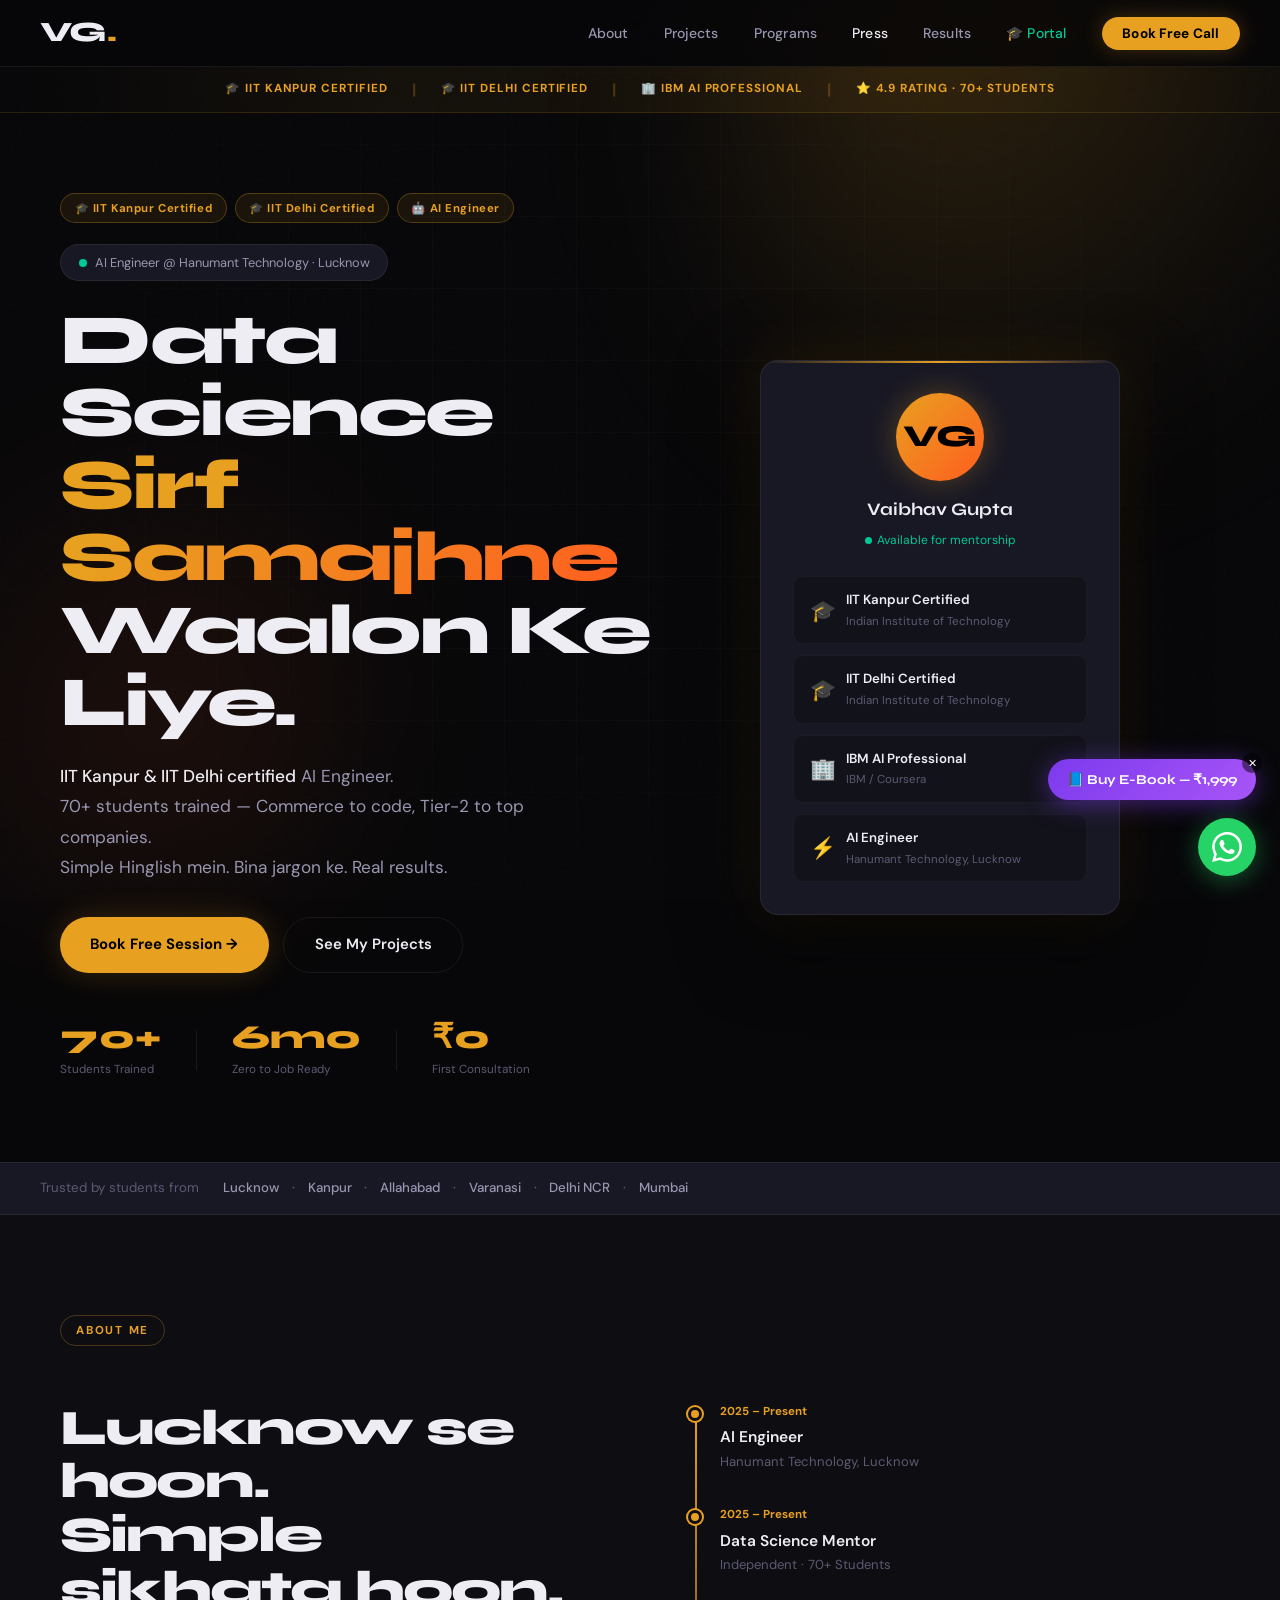
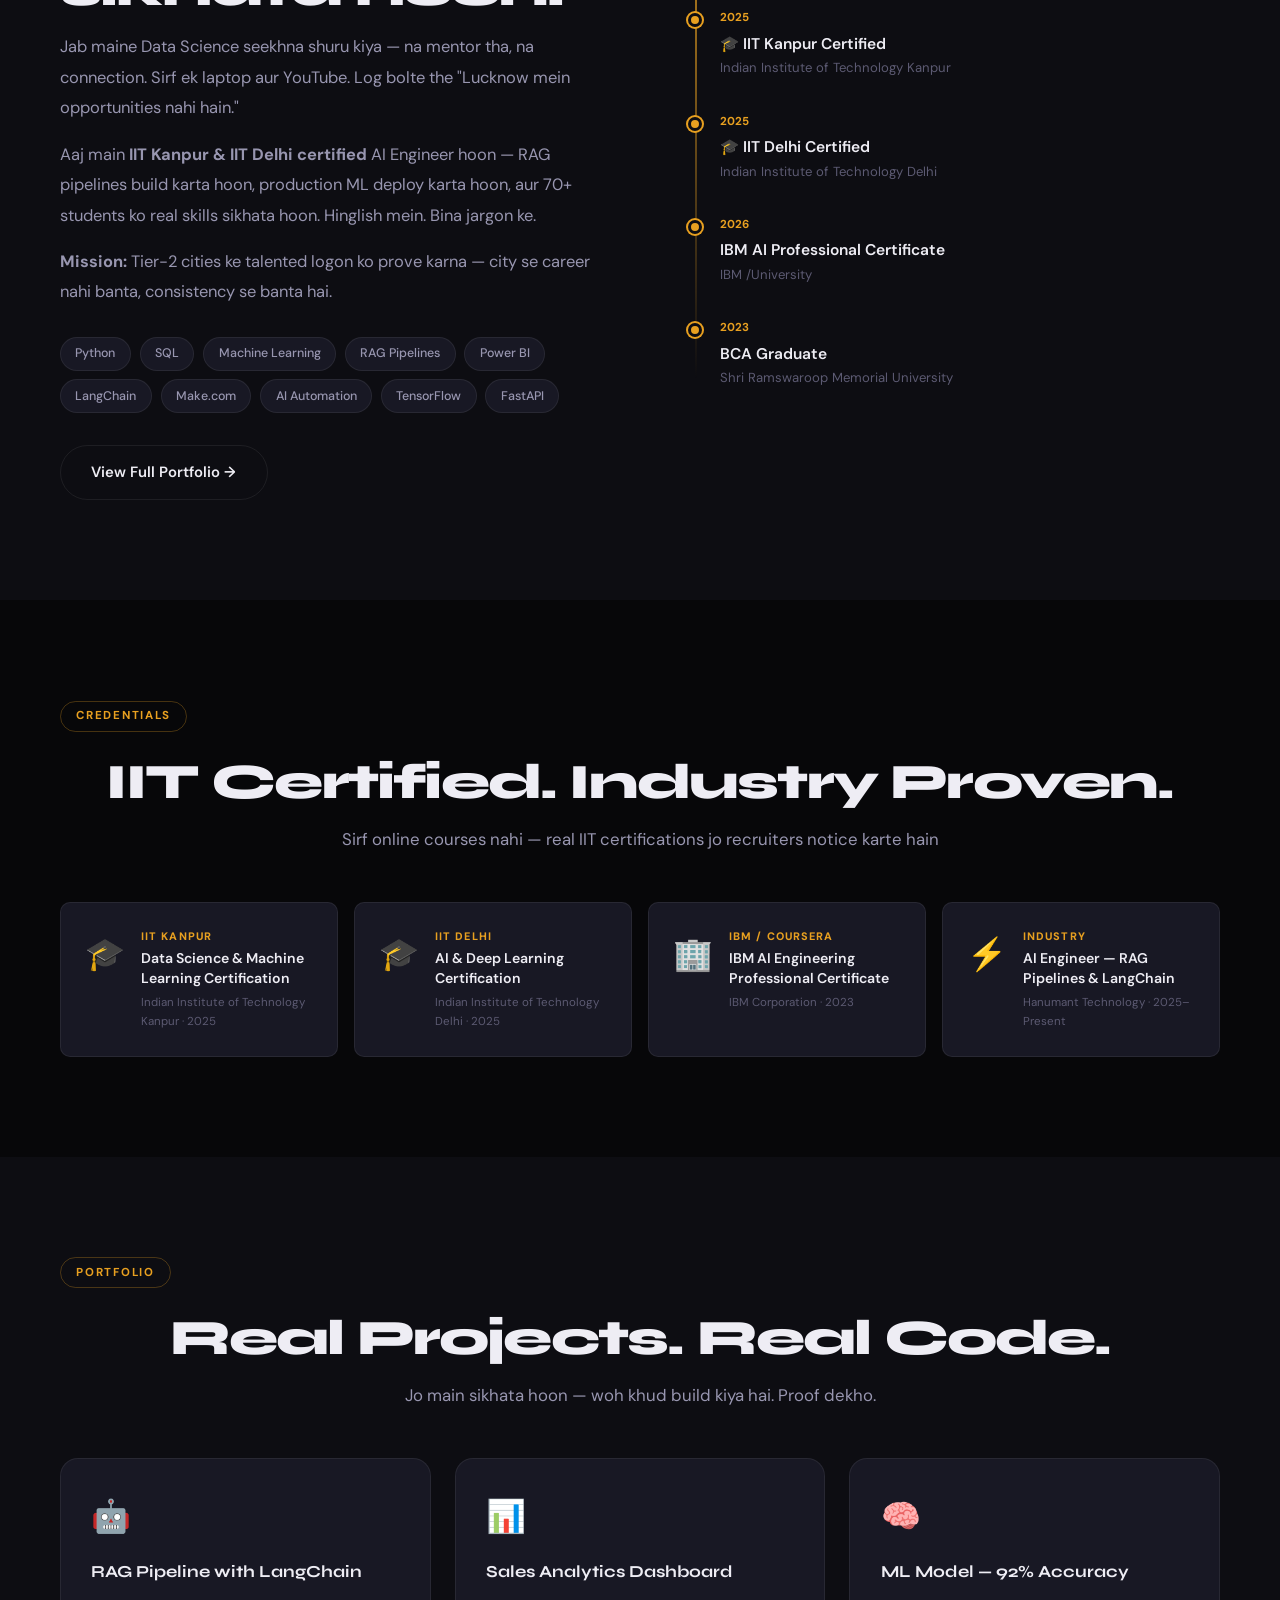
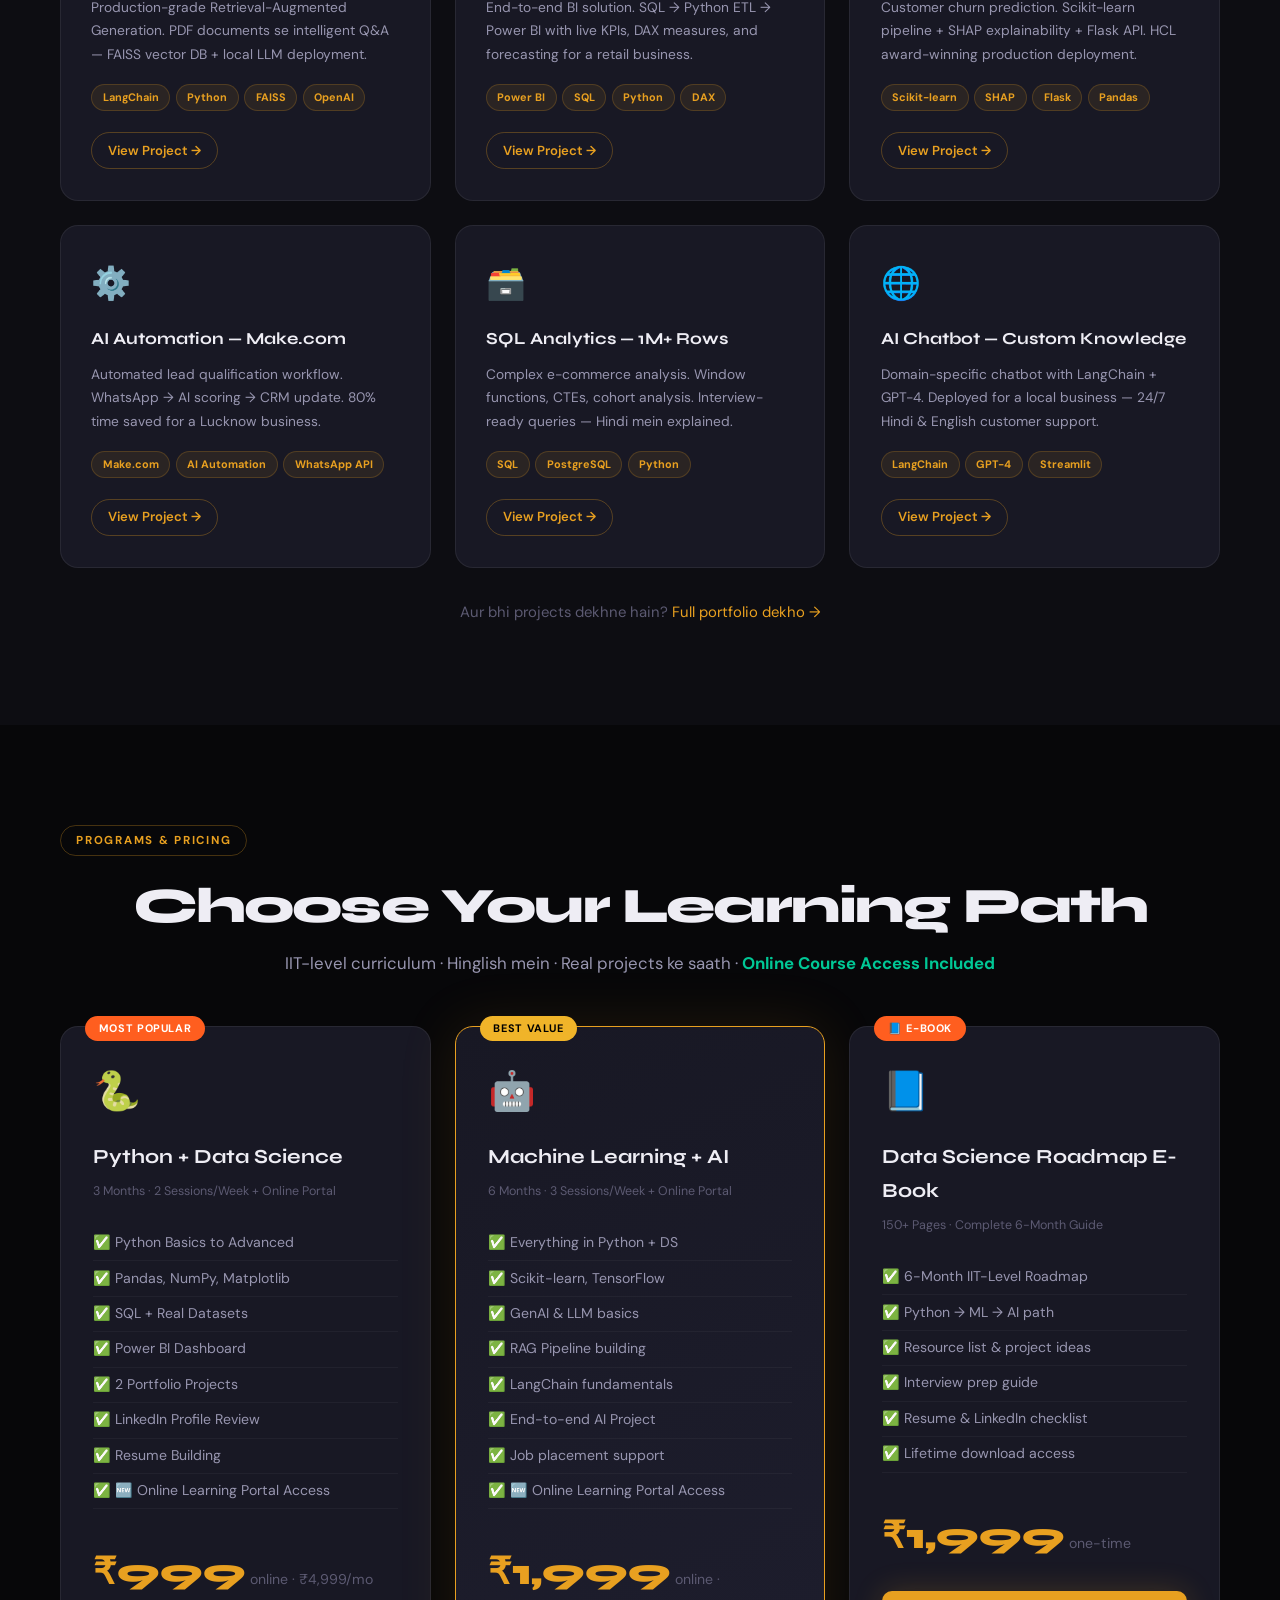
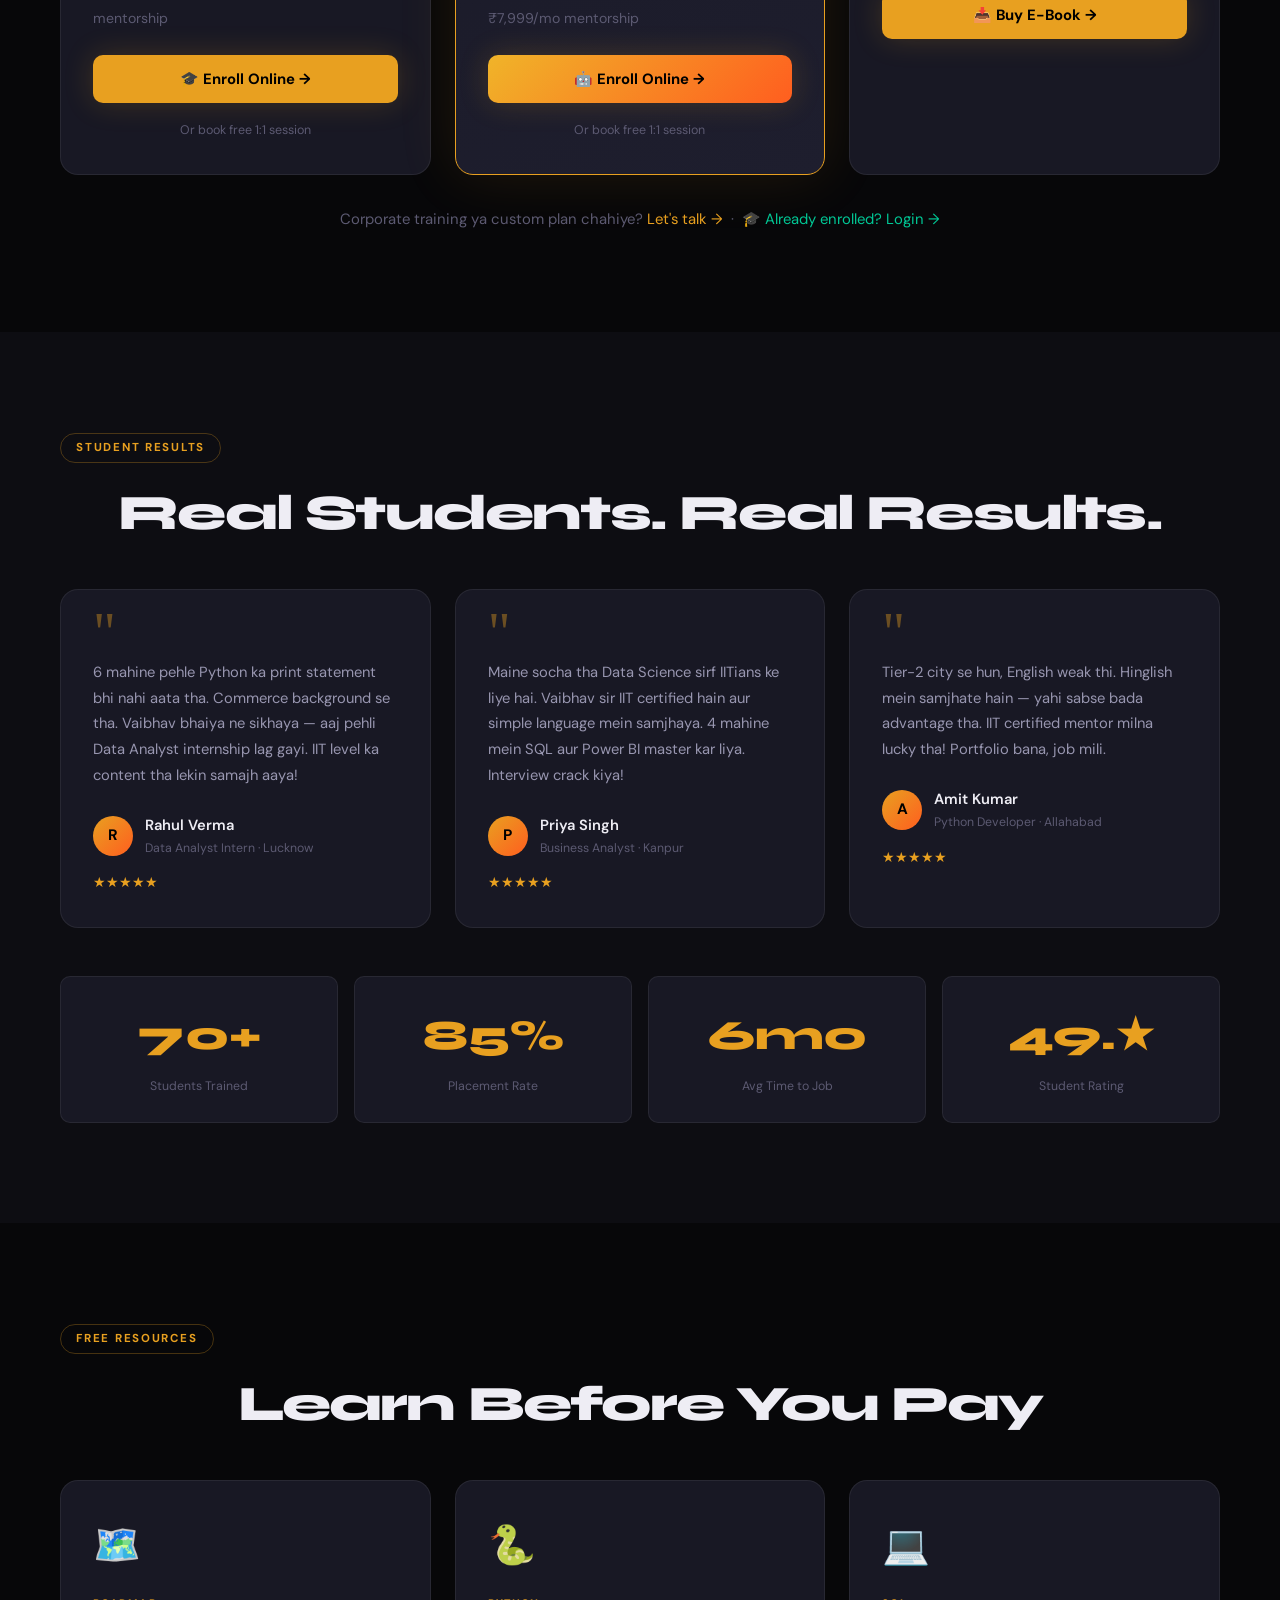
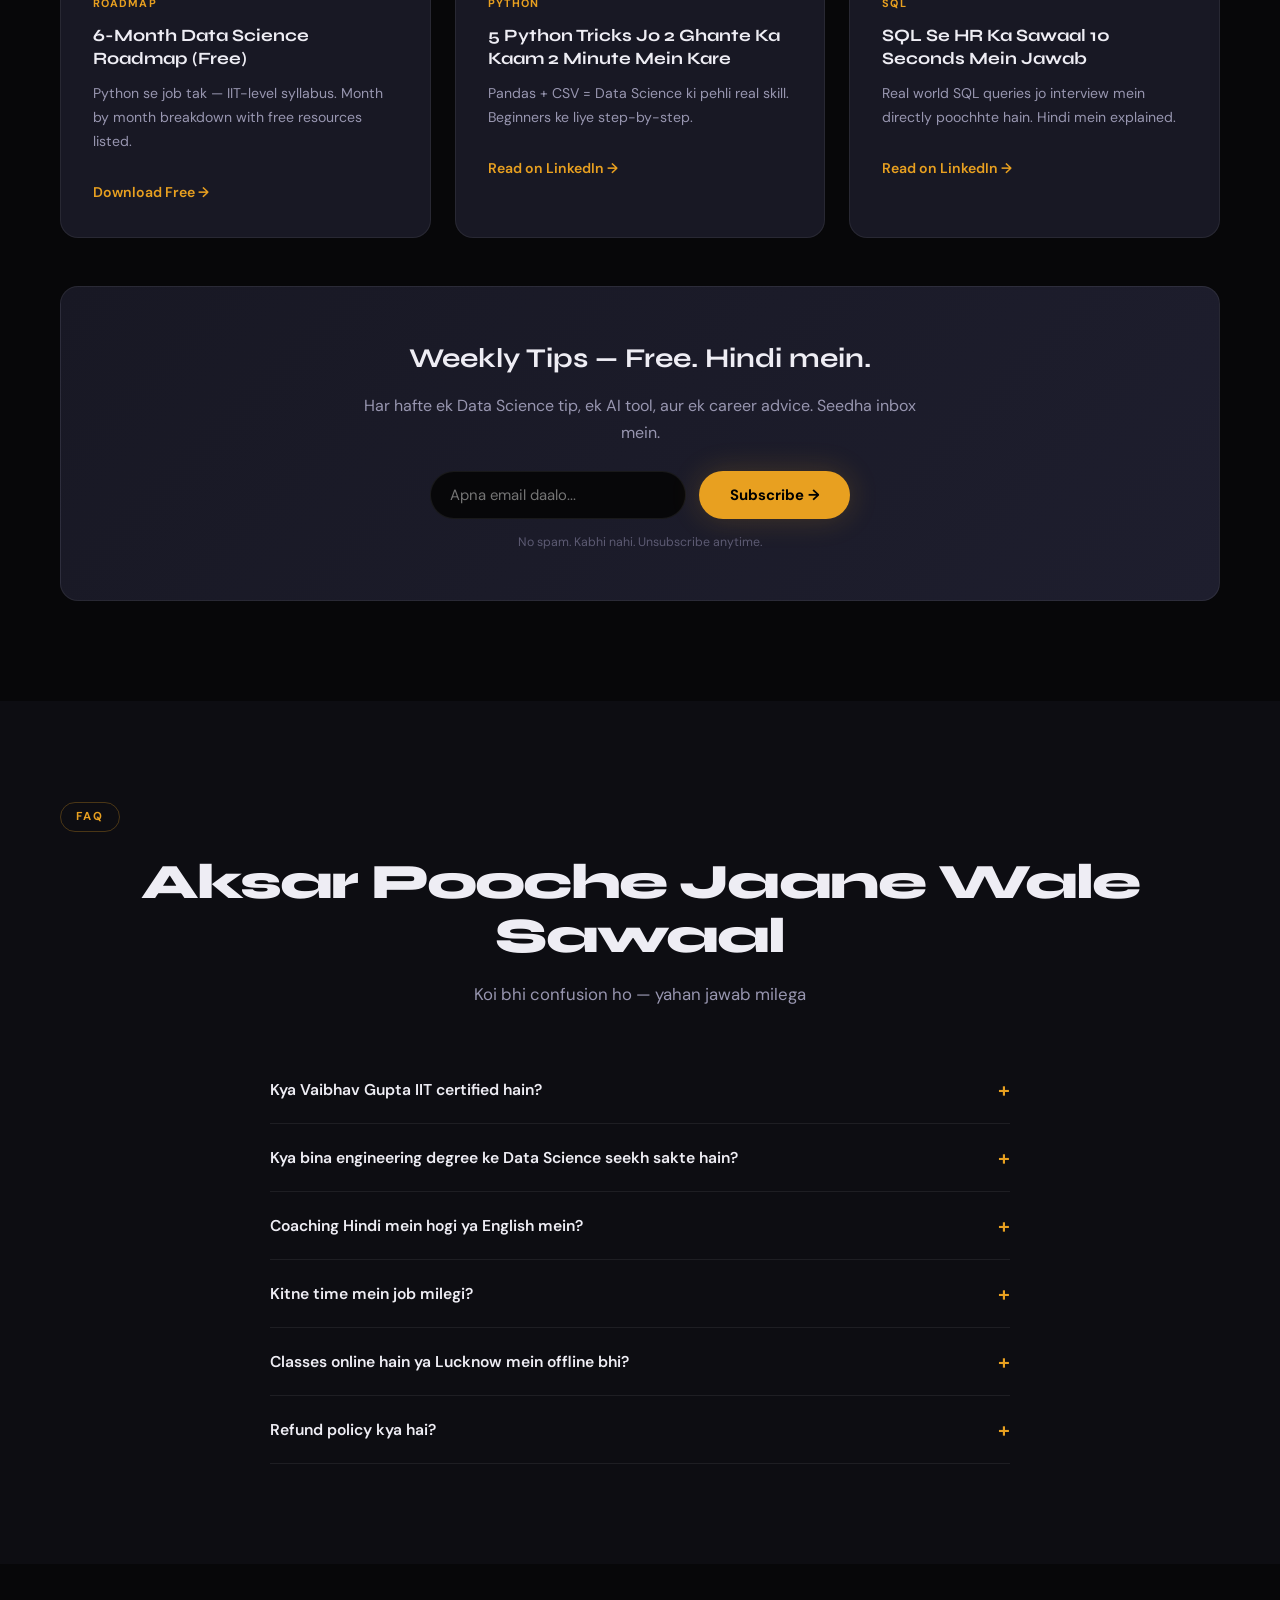
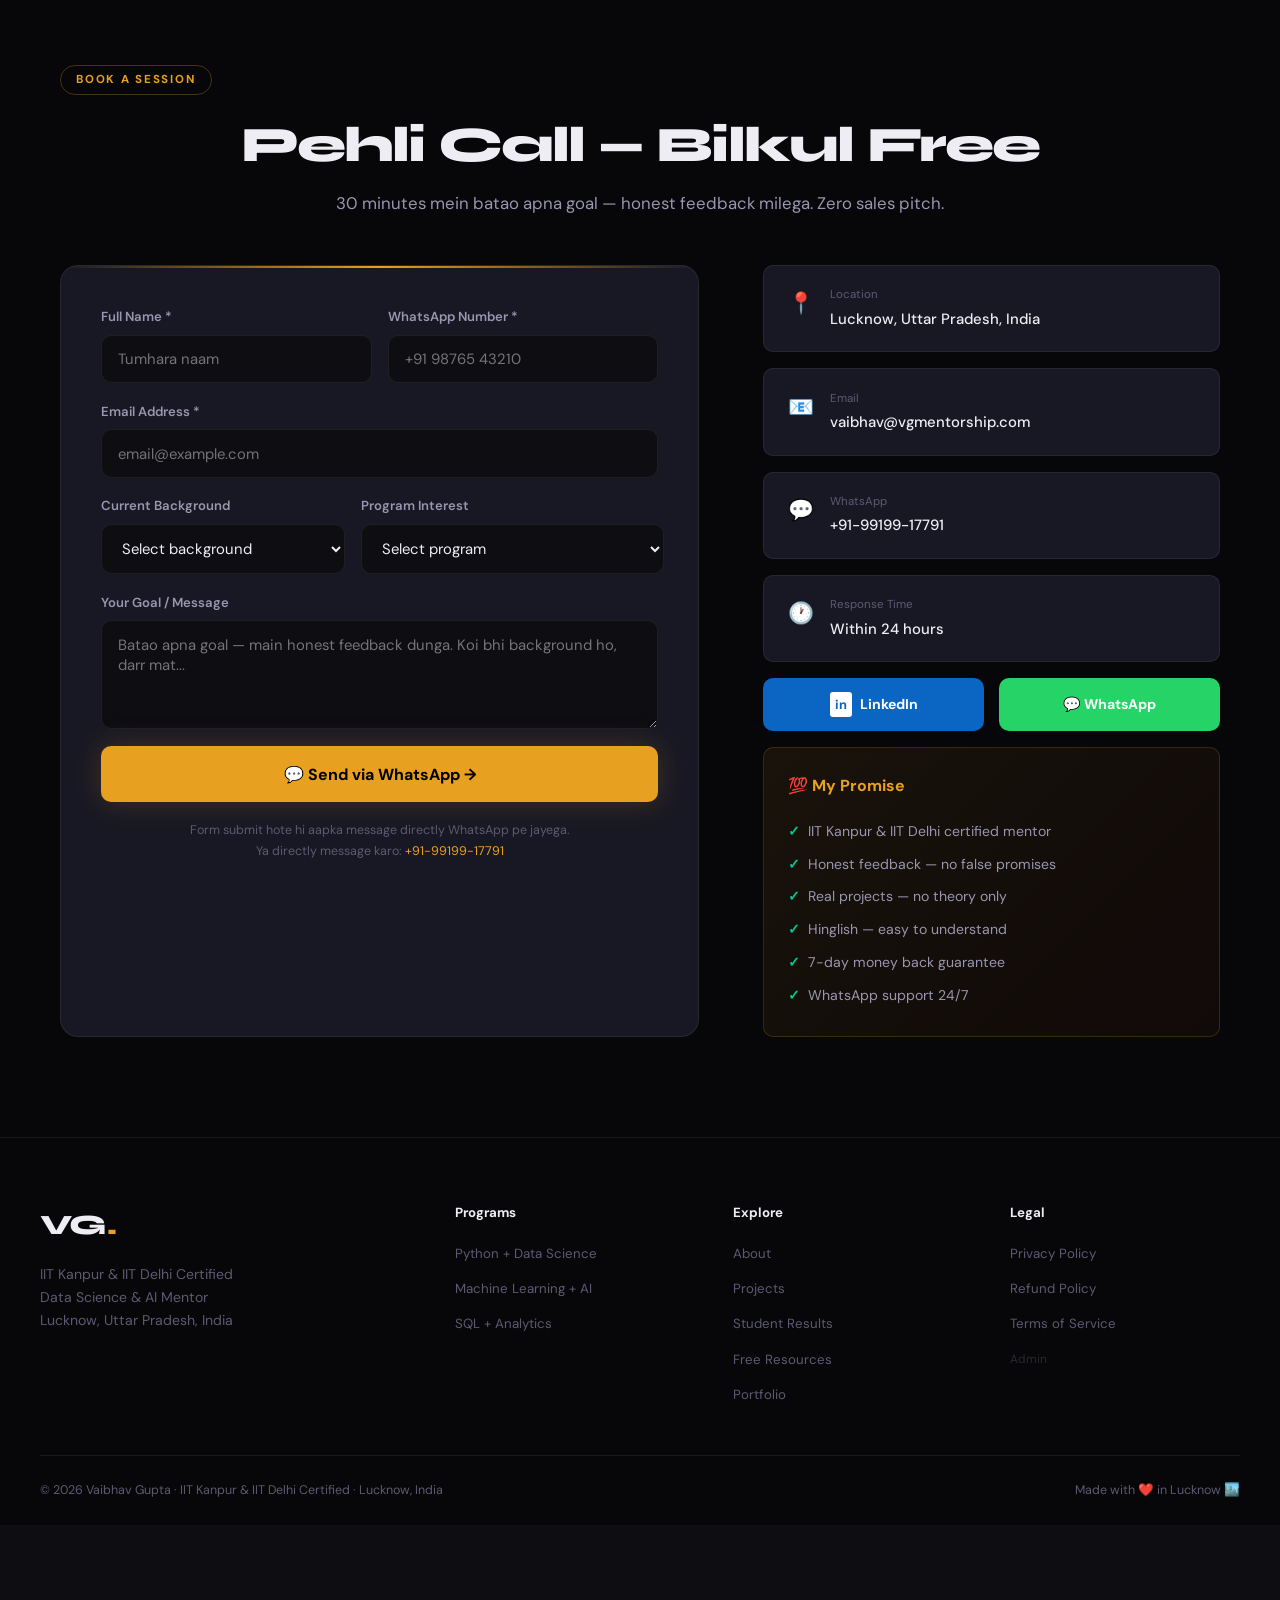
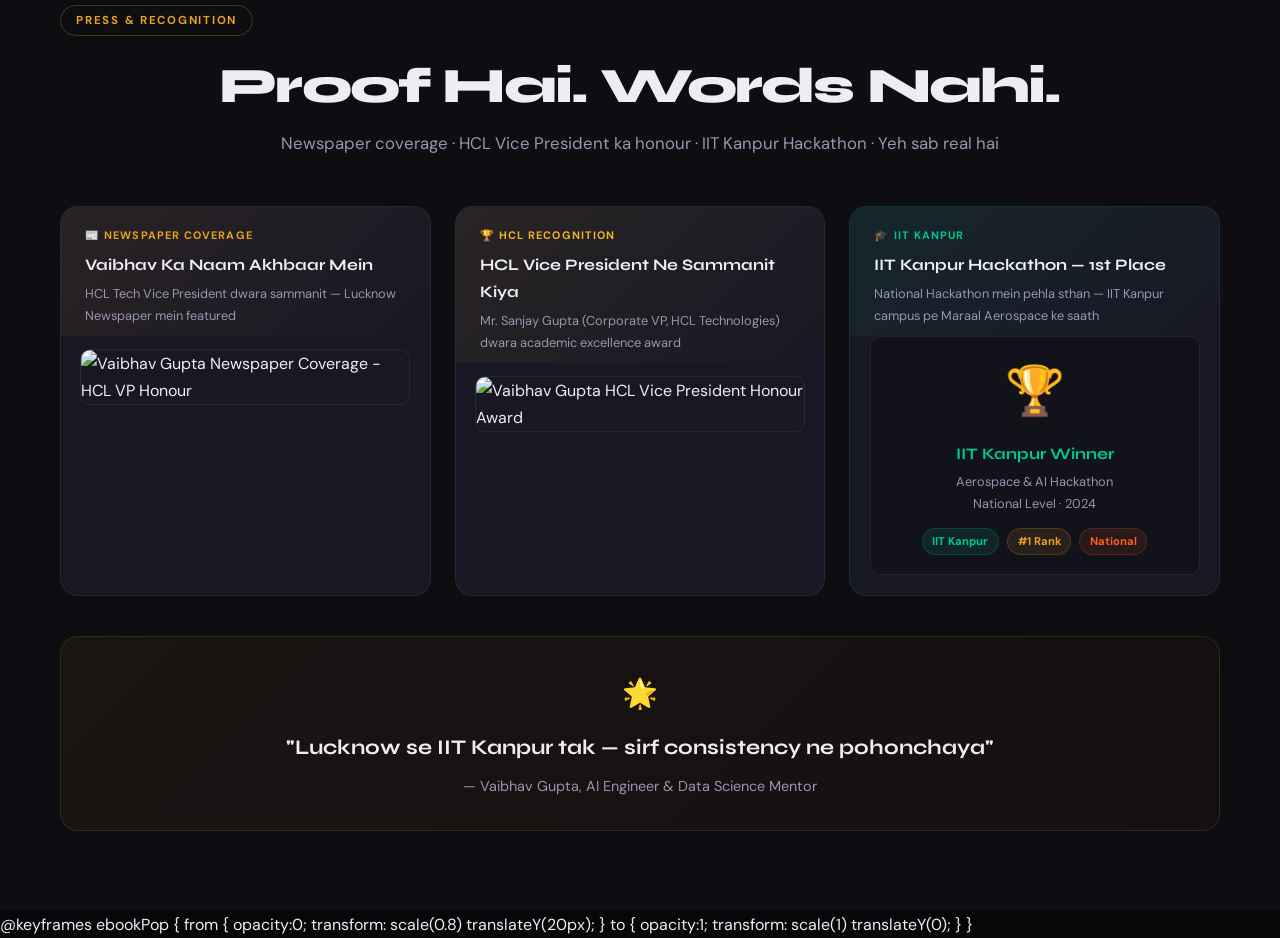
==== commit 3de8f240: "Add files via upload" ====
--- a/index.html
+++ b/index.html
@@ -1,1407 +1,3709 @@
-<!DOCTYPE html>
+<!doctype html>
 <html lang="en">
-<head>
-<meta charset="UTF-8">
-<meta name="viewport" content="width=device-width, initial-scale=1.0">
-<title>Vaibhav Gupta — Data Science & AI Mentor | IIT Kanpur & IIT Delhi Certified | Lucknow</title>
-<meta name="description" content="Vaibhav Gupta — IIT Kanpur & IIT Delhi certified AI Engineer & Data Science Mentor. 70+ students trained. Python, ML, SQL in Hinglish. Book FREE session. ₹2,999/mo onwards.">
-<meta name="keywords" content="data science mentor lucknow, python coaching, machine learning mentor india, vaibhav gupta, IIT kanpur certified, IIT delhi certified mentor, AI engineer lucknow, data science hindi, hinglish coaching">
-<meta name="author" content="Vaibhav Gupta">
-<meta name="robots" content="index, follow">
-<link rel="canonical" href="https://vgmentorship.com/">
-<meta property="og:title" content="Vaibhav Gupta — IIT Certified Data Science Mentor | Lucknow">
-<meta property="og:description" content="IIT Kanpur & IIT Delhi certified. 70+ students trained. Learn Data Science in Hinglish.">
-<meta property="og:type" content="website">
-<meta property="og:url" content="https://vgmentorship.com/">
-
-<script type="application/ld+json">
-{"@context":"https://schema.org","@graph":[{"@type":"Person","name":"Vaibhav Gupta","jobTitle":"AI Engineer & Data Science Mentor","description":"IIT Kanpur & IIT Delhi certified AI Engineer and Data Science mentor from Lucknow.","url":"https://vgmentorship.com","sameAs":["https://linkedin.com/in/vaibhavgupta","https://portfolio2-0-vmpr.onrender.com/"],"alumniOf":[{"@type":"EducationalOrganization","name":"IIT Kanpur"},{"@type":"EducationalOrganization","name":"IIT Delhi"},{"@type":"EducationalOrganization","name":"IBM / Coursera"}],"address":{"@type":"PostalAddress","addressLocality":"Lucknow","addressRegion":"Uttar Pradesh","addressCountry":"IN"}},{"@type":"FAQPage","mainEntity":[{"@type":"Question","name":"Kya Vaibhav Gupta IIT certified hain?","acceptedAnswer":{"@type":"Answer","text":"Haan! Vaibhav Gupta IIT Kanpur aur IIT Delhi dono se certified hain, saath mein IBM AI Professional Certificate bhi hai."}},{"@type":"Question","name":"Data science mentor Lucknow mein kaun best hai?","acceptedAnswer":{"@type":"Answer","text":"Vaibhav Gupta — IIT certified AI Engineer, 70+ students trained, Hinglish mein sikhate hain real projects ke saath."}},{"@type":"Question","name":"Kya bina degree ke data science seekh sakte hain?","acceptedAnswer":{"@type":"Answer","text":"Bilkul! 70+ students mein commerce aur arts backgrounds bhi hain. 6 mahine mein job-ready ho sakte hain."}}]}]}
-</script>
-
-<link rel="preconnect" href="https://fonts.googleapis.com">
-<link href="https://fonts.googleapis.com/css2?family=Clash+Display:wght@400;500;600;700&family=Syne:wght@400;600;700;800&family=DM+Sans:ital,opsz,wght@0,9..40,300;0,9..40,400;0,9..40,500;1,9..40,300&display=swap" rel="stylesheet">
-
-<style>
-/* ══════════════════════════════════════════
+  <head>
+    <meta charset="UTF-8" />
+    <meta name="viewport" content="width=device-width, initial-scale=1.0" />
+    <title>
+      Vaibhav Gupta — Data Science & AI Mentor | IIT Kanpur & IIT Delhi
+      Certified | Lucknow
+    </title>
+    <meta
+      name="description"
+      content="Vaibhav Gupta — IIT Kanpur & IIT Delhi certified AI Engineer & Data Science Mentor. 70+ students trained. Python, ML, SQL in Hinglish. Book FREE session. ₹2,999/mo onwards."
+    />
+    <meta
+      name="keywords"
+      content="data science mentor lucknow, python coaching, machine learning mentor india, vaibhav gupta, IIT kanpur certified, IIT delhi certified mentor, AI engineer lucknow, data science hindi, hinglish coaching"
+    />
+    <meta name="author" content="Vaibhav Gupta" />
+    <meta name="robots" content="index, follow" />
+    <link rel="canonical" href="https://vgmentorship.com/" />
+    <meta
+      property="og:title"
+      content="Vaibhav Gupta — IIT Certified Data Science Mentor | Lucknow"
+    />
+    <meta
+      property="og:description"
+      content="IIT Kanpur & IIT Delhi certified. 70+ students trained. Learn Data Science in Hinglish."
+    />
+    <meta property="og:type" content="website" />
+    <meta property="og:url" content="https://vgmentorship.com/" />
+
+    <script type="application/ld+json">
+      {
+        "@context": "https://schema.org",
+        "@graph": [
+          {
+            "@type": "Person",
+            "name": "Vaibhav Gupta",
+            "jobTitle": "AI Engineer & Data Science Mentor",
+            "description": "IIT Kanpur & IIT Delhi certified AI Engineer and Data Science mentor from Lucknow.",
+            "url": "https://vgmentorship.com",
+            "sameAs": [
+              "https://linkedin.com/in/vaibhavgupta",
+              "https://portfolio2-0-vmpr.onrender.com/"
+            ],
+            "alumniOf": [
+              { "@type": "EducationalOrganization", "name": "IIT Kanpur" },
+              { "@type": "EducationalOrganization", "name": "IIT Delhi" },
+              { "@type": "EducationalOrganization", "name": "IBM / Coursera" }
+            ],
+            "address": {
+              "@type": "PostalAddress",
+              "addressLocality": "Lucknow",
+              "addressRegion": "Uttar Pradesh",
+              "addressCountry": "IN"
+            }
+          },
+          {
+            "@type": "FAQPage",
+            "mainEntity": [
+              {
+                "@type": "Question",
+                "name": "Kya Vaibhav Gupta IIT certified hain?",
+                "acceptedAnswer": {
+                  "@type": "Answer",
+                  "text": "Haan! Vaibhav Gupta IIT Kanpur aur IIT Delhi dono se certified hain, saath mein IBM AI Professional Certificate bhi hai."
+                }
+              },
+              {
+                "@type": "Question",
+                "name": "Data science mentor Lucknow mein kaun best hai?",
+                "acceptedAnswer": {
+                  "@type": "Answer",
+                  "text": "Vaibhav Gupta — IIT certified AI Engineer, 70+ students trained, Hinglish mein sikhate hain real projects ke saath."
+                }
+              },
+              {
+                "@type": "Question",
+                "name": "Kya bina degree ke data science seekh sakte hain?",
+                "acceptedAnswer": {
+                  "@type": "Answer",
+                  "text": "Bilkul! 70+ students mein commerce aur arts backgrounds bhi hain. 6 mahine mein job-ready ho sakte hain."
+                }
+              }
+            ]
+          }
+        ]
+      }
+    </script>
+
+    <link rel="preconnect" href="https://fonts.googleapis.com" />
+    <link
+      href="https://fonts.googleapis.com/css2?family=Clash+Display:wght@400;500;600;700&family=Syne:wght@400;600;700;800&family=DM+Sans:ital,opsz,wght@0,9..40,300;0,9..40,400;0,9..40,500;1,9..40,300&display=swap"
+      rel="stylesheet"
+    />
+
+    <style>
+      /* ══════════════════════════════════════════
    VG MENTORSHIP — PREMIUM REDESIGN 2026
    Aesthetic: Refined Dark Luxury · Editorial
    ══════════════════════════════════════════ */
 
-:root {
-  --bg:       #070709;
-  --bg2:      #0d0d12;
-  --bg3:      #12121a;
-  --surface:  #181824;
-  --surface2: #1e1e2e;
-  --glass:    rgba(255,255,255,0.03);
-  --accent:   #e8a020;
-  --accent2:  #ff5e1f;
-  --accent3:  #00c896;
-  --gold:     #f0b429;
-  --text:     #eeedf4;
-  --text2:    #9896b0;
-  --text3:    #5c5a72;
-  --border:   rgba(255,255,255,0.07);
-  --border2:  rgba(255,255,255,0.04);
-  --glow:     0 0 60px rgba(232,160,32,0.12);
-  --shadow:   0 24px 80px rgba(0,0,0,0.6);
-  --radius:   18px;
-  --radius-sm:10px;
-  --font-display: 'Syne', sans-serif;
-  --font-body:    'DM Sans', sans-serif;
-}
-
-*, *::before, *::after { box-sizing: border-box; margin: 0; padding: 0; }
-html { scroll-behavior: smooth; }
-body {
-  background: var(--bg);
-  color: var(--text);
-  font-family: var(--font-body);
-  font-size: 16px;
-  line-height: 1.7;
-  overflow-x: hidden;
-}
-
-/* ─── NOISE OVERLAY ─── */
-body::before {
-  content: '';
-  position: fixed;
-  inset: 0;
-  z-index: 0;
-  pointer-events: none;
-  background-image: url("data:image/svg+xml,%3Csvg viewBox='0 0 256 256' xmlns='http://www.w3.org/2000/svg'%3E%3Cfilter id='noise'%3E%3CfeTurbulence type='fractalNoise' baseFrequency='0.9' numOctaves='4' stitchTiles='stitch'/%3E%3C/filter%3E%3Crect width='100%25' height='100%25' filter='url(%23noise)' opacity='0.04'/%3E%3C/svg%3E");
-  opacity: 0.5;
-}
-
-/* ─── SCROLLBAR ─── */
-::-webkit-scrollbar { width: 4px; }
-::-webkit-scrollbar-track { background: var(--bg); }
-::-webkit-scrollbar-thumb { background: var(--accent); border-radius: 99px; }
-
-/* ─── NAV ─── */
-.nav {
-  position: fixed; top: 0; left: 0; right: 0; z-index: 999;
-  background: rgba(7,7,9,0.82);
-  backdrop-filter: blur(24px) saturate(180%);
-  border-bottom: 1px solid var(--border);
-  padding: 0 2.5rem;
-  transition: background 0.3s;
-}
-.nav-inner {
-  max-width: 1240px; margin: 0 auto;
-  display: flex; align-items: center; justify-content: space-between;
-  height: 66px;
-}
-.logo {
-  font-family: var(--font-display); font-size: 1.75rem; font-weight: 800;
-  color: var(--text); text-decoration: none; letter-spacing: -1.5px;
-  display: flex; align-items: center; gap: 2px;
-}
-.logo-dot { color: var(--accent); }
-.nav-links { list-style: none; display: flex; align-items: center; gap: 2.2rem; }
-.nav-links a {
-  color: var(--text2); text-decoration: none; font-size: 0.875rem; font-weight: 500;
-  transition: color 0.2s; letter-spacing: 0.01em;
-}
-.nav-links a:hover, .nav-links a.active { color: var(--text); }
-.nav-cta {
-  background: var(--accent) !important; color: #000 !important;
-  padding: 0.5rem 1.3rem !important; border-radius: 99px !important;
-  font-weight: 700 !important; font-size: 0.85rem !important;
-  transition: all 0.2s !important; white-space: nowrap;
-  box-shadow: 0 0 20px rgba(232,160,32,0.25) !important;
-}
-.nav-cta:hover { transform: translateY(-1px) !important; box-shadow: 0 0 30px rgba(232,160,32,0.4) !important; }
-.hamburger {
-  display: none; background: none; border: 1px solid var(--border);
-  color: var(--text); font-size: 1.2rem; cursor: pointer;
-  padding: 0.4rem 0.7rem; border-radius: 8px;
-}
-.mobile-menu {
-  display: none; position: fixed; top: 66px; left: 0; right: 0;
-  background: rgba(13,13,18,0.98); backdrop-filter: blur(20px);
-  border-bottom: 1px solid var(--border); z-index: 998; padding: 0.5rem 0;
-}
-.mobile-menu.open { display: block; }
-.mobile-menu ul { list-style: none; }
-.mobile-menu ul li a {
-  display: block; padding: 0.9rem 2rem; color: var(--text2);
-  text-decoration: none; font-size: 1rem; border-bottom: 1px solid var(--border2);
-  transition: color 0.2s;
-}
-.mobile-menu ul li a:hover { color: var(--text); }
-
-/* ─── IIT STRIP ─── */
-.iit-strip {
-  margin-top: 66px;
-  background: linear-gradient(90deg, transparent, rgba(232,160,32,0.06) 30%, rgba(232,160,32,0.06) 70%, transparent);
-  border-bottom: 1px solid rgba(232,160,32,0.15);
-  padding: 0.6rem 2rem;
-  display: flex; align-items: center; justify-content: center;
-  gap: 1.5rem; flex-wrap: wrap;
-  font-size: 0.73rem; font-weight: 700;
-  letter-spacing: 0.08em; text-transform: uppercase;
-  color: var(--accent);
-}
-.iit-strip span { display: flex; align-items: center; gap: 0.35rem; white-space: nowrap; }
-.iit-sep { opacity: 0.25; font-size: 1rem; }
-
-/* ─── HERO ─── */
-.hero {
-  min-height: 100vh;
-  display: flex; align-items: center;
-  padding: 80px 2.5rem 80px;
-  position: relative; overflow: hidden;
-  max-width: 1240px; margin: 0 auto;
-  gap: 5rem;
-}
-
-/* Background orbs */
-.hero-orb {
-  position: fixed; border-radius: 50%; pointer-events: none;
-  filter: blur(100px); z-index: -1;
-}
-.orb1 {
-  width: 700px; height: 700px;
-  background: radial-gradient(circle at 30% 30%, rgba(232,160,32,0.18), transparent 70%);
-  top: -200px; right: -150px;
-  animation: orbFloat 12s ease-in-out infinite;
-}
-.orb2 {
-  width: 500px; height: 500px;
-  background: radial-gradient(circle at 70% 70%, rgba(255,94,31,0.12), transparent 70%);
-  bottom: 0; left: -150px;
-  animation: orbFloat 15s ease-in-out infinite reverse;
-}
-@keyframes orbFloat {
-  0%,100% { transform: translate(0,0) scale(1); }
-  33%  { transform: translate(40px,-40px) scale(1.06); }
-  66%  { transform: translate(-25px,25px) scale(0.94); }
-}
-
-/* Grid overlay */
-.hero-grid {
-  position: fixed; inset: 0; z-index: -1; pointer-events: none;
-  background-image:
-    linear-gradient(rgba(255,255,255,0.018) 1px, transparent 1px),
-    linear-gradient(90deg, rgba(255,255,255,0.018) 1px, transparent 1px);
-  background-size: 72px 72px;
-  mask-image: radial-gradient(ellipse at center, black 40%, transparent 80%);
-}
-
-.hero-content { flex: 1; max-width: 620px; }
-.hero-visual  { flex: 0 0 360px; }
-
-/* Staggered entrance */
-.hero-content > * { animation: fadeSlide 0.7s ease both; }
-.hero-content > *:nth-child(1) { animation-delay: 0.05s; }
-.hero-content > *:nth-child(2) { animation-delay: 0.15s; }
-.hero-content > *:nth-child(3) { animation-delay: 0.25s; }
-.hero-content > *:nth-child(4) { animation-delay: 0.35s; }
-.hero-content > *:nth-child(5) { animation-delay: 0.45s; }
-.hero-visual { animation: fadeSlide 0.7s 0.3s ease both; }
-@keyframes fadeSlide {
-  from { opacity: 0; transform: translateY(28px); }
-  to   { opacity: 1; transform: translateY(0); }
-}
-
-/* IIT micro-badges */
-.hero-iit-row { display: flex; flex-wrap: wrap; gap: 0.5rem; margin-bottom: 1.3rem; }
-.iit-badge {
-  display: inline-flex; align-items: center; gap: 0.35rem;
-  background: rgba(232,160,32,0.08);
-  border: 1px solid rgba(232,160,32,0.28);
-  border-radius: 99px; padding: 0.27rem 0.85rem;
-  font-size: 0.71rem; font-weight: 700; color: var(--accent);
-  letter-spacing: 0.05em;
-}
-
-/* Live badge */
-.live-badge {
-  display: inline-flex; align-items: center; gap: 8px;
-  background: var(--surface); border: 1px solid var(--border);
-  border-radius: 99px; padding: 0.42rem 1.1rem;
-  font-size: 0.8rem; color: var(--text2); margin-bottom: 1.4rem;
-}
-.pulse-dot {
-  width: 8px; height: 8px; background: var(--accent3);
-  border-radius: 50%; animation: pulseDot 2s infinite;
-}
-@keyframes pulseDot {
-  0%,100% { opacity:1; box-shadow: 0 0 0 0 rgba(0,200,150,0.4); }
-  50% { opacity:0.6; box-shadow: 0 0 0 6px rgba(0,200,150,0); }
-}
-
-.hero-title {
-  font-family: var(--font-display);
-  font-size: clamp(2.9rem, 5.5vw, 4.6rem);
-  font-weight: 800; line-height: 1.03; letter-spacing: -2.5px;
-  margin-bottom: 1.4rem;
-}
-.grad-text {
-  background: linear-gradient(130deg, var(--accent) 30%, var(--accent2));
-  -webkit-background-clip: text; -webkit-text-fill-color: transparent;
-  background-clip: text;
-}
-
-.hero-sub {
-  color: var(--text2); font-size: 1.08rem; line-height: 1.75;
-  margin-bottom: 2.2rem; max-width: 520px;
-}
-.hero-sub strong { color: var(--text); font-weight: 500; }
-
-.cta-row { display: flex; gap: 0.9rem; flex-wrap: wrap; margin-bottom: 3rem; }
-.btn-primary {
-  display: inline-flex; align-items: center; gap: 0.4rem;
-  background: var(--accent); color: #000;
-  font-weight: 700; font-size: 0.93rem;
-  padding: 0.88rem 1.9rem; border-radius: 99px;
-  text-decoration: none; border: none; cursor: pointer;
-  transition: all 0.25s; font-family: var(--font-body);
-  box-shadow: 0 0 30px rgba(232,160,32,0.2);
-}
-.btn-primary:hover {
-  background: #f0b000; transform: translateY(-2px);
-  box-shadow: 0 0 50px rgba(232,160,32,0.35);
-}
-.btn-primary.full { width: 100%; justify-content: center; border-radius: var(--radius-sm); }
-.btn-primary.large { padding: 1.1rem 2.2rem; font-size: 1rem; }
-.gold-btn { background: linear-gradient(135deg, var(--gold), var(--accent2)); }
-.btn-ghost {
-  display: inline-flex; align-items: center; gap: 0.4rem;
-  background: transparent; color: var(--text);
-  font-weight: 600; font-size: 0.93rem;
-  padding: 0.88rem 1.9rem; border-radius: 99px;
-  text-decoration: none; border: 1px solid var(--border);
-  transition: all 0.25s; font-family: var(--font-body);
-}
-.btn-ghost:hover { border-color: rgba(232,160,32,0.5); color: var(--accent); }
-
-/* Hero stats */
-.hero-stats { display: flex; align-items: center; gap: 2.2rem; }
-.stat-num {
-  display: block; font-family: var(--font-display);
-  font-size: 2.1rem; font-weight: 800; color: var(--accent); line-height: 1;
-}
-.stat-label { font-size: 0.73rem; color: var(--text3); margin-top: 3px; }
-.stat-sep { width: 1px; height: 40px; background: var(--border); }
-
-/* Profile card */
-.profile-card {
-  background: var(--surface);
-  border: 1px solid var(--border);
-  border-radius: var(--radius);
-  padding: 2rem;
-  box-shadow: var(--shadow), var(--glow);
-  position: relative;
-  overflow: hidden;
-}
-.profile-card::before {
-  content: '';
-  position: absolute; top: 0; left: 0; right: 0; height: 2px;
-  background: linear-gradient(90deg, transparent, var(--accent), transparent);
-}
-.profile-avatar {
-  width: 88px; height: 88px; border-radius: 50%;
-  background: linear-gradient(135deg, var(--accent), var(--accent2));
-  display: flex; align-items: center; justify-content: center;
-  font-family: var(--font-display); font-size: 1.9rem; font-weight: 800; color: #000;
-  margin: 0 auto 0.9rem;
-  box-shadow: 0 0 30px rgba(232,160,32,0.3);
-}
-.profile-center { text-align: center; margin-bottom: 1.5rem; }
-.profile-name { font-family: var(--font-display); font-size: 1.1rem; font-weight: 700; }
-.profile-online {
-  display: inline-flex; align-items: center; gap: 5px;
-  font-size: 0.75rem; color: var(--accent3); margin-top: 0.3rem;
-}
-.online-dot {
-  width: 7px; height: 7px; background: var(--accent3);
-  border-radius: 50%; animation: pulseDot 2s infinite;
-}
-.cert-list { display: flex; flex-direction: column; gap: 0.7rem; }
-.cert-item {
-  display: flex; align-items: center; gap: 10px;
-  background: var(--bg3); border: 1px solid var(--border2);
-  border-radius: var(--radius-sm); padding: 0.75rem 1rem;
-  transition: border-color 0.2s;
-}
-.cert-item:hover { border-color: rgba(232,160,32,0.25); }
-.cert-em { font-size: 1.3rem; }
-.cert-nm { font-size: 0.83rem; font-weight: 600; color: var(--text); }
-.cert-og { font-size: 0.72rem; color: var(--text3); }
-
-/* ─── TRUST BAR ─── */
-.trust-bar {
-  background: var(--surface); border-top: 1px solid var(--border); border-bottom: 1px solid var(--border);
-  padding: 0.9rem 2.5rem;
-}
-.trust-inner {
-  max-width: 1240px; margin: 0 auto;
-  display: flex; align-items: center; gap: 1.5rem; flex-wrap: wrap;
-  font-size: 0.83rem; color: var(--text3);
-}
-.trust-cities { display: flex; align-items: center; gap: 0.8rem; flex-wrap: wrap; color: var(--text2); font-weight: 500; }
-.city-sep { color: var(--text3); }
-
-/* ─── SECTIONS ─── */
-.container { max-width: 1240px; margin: 0 auto; padding: 0 2.5rem; }
-section { padding: 100px 0; }
-.section-label {
-  display: inline-block; font-size: 0.72rem; font-weight: 700;
-  letter-spacing: 0.15em; text-transform: uppercase; color: var(--accent);
-  border: 1px solid rgba(232,160,32,0.28); border-radius: 99px;
-  padding: 0.28rem 0.95rem; margin-bottom: 1.5rem;
-}
-.section-title {
-  font-family: var(--font-display); font-size: clamp(2rem, 4vw, 3.1rem);
-  font-weight: 800; letter-spacing: -1.8px; line-height: 1.08; margin-bottom: 1rem;
-}
-.section-title.center { text-align: center; }
-.section-sub { color: var(--text2); font-size: 1.05rem; margin-bottom: 3rem; }
-.section-sub.center { text-align: center; }
-
-/* ─── ABOUT ─── */
-.about { background: var(--bg2); }
-.about-grid {
-  display: grid; grid-template-columns: 1fr 1fr;
-  gap: 6rem; align-items: start; margin-top: 2rem;
-}
-.about-text { color: var(--text2); margin-bottom: 1rem; font-size: 1.03rem; line-height: 1.85; }
-.skills-wrap { display: flex; flex-wrap: wrap; gap: 0.55rem; margin-top: 1.8rem; }
-.skill-tag {
-  background: var(--surface); border: 1px solid var(--border);
-  border-radius: 99px; padding: 0.33rem 0.9rem;
-  font-size: 0.78rem; color: var(--text2); font-weight: 500;
-  transition: border-color 0.2s, color 0.2s;
-}
-.skill-tag:hover { border-color: rgba(232,160,32,0.4); color: var(--accent); }
-
-/* Timeline */
-.timeline { position: relative; padding-left: 2rem; }
-.timeline::before {
-  content: ''; position: absolute; left: 7px; top: 10px; bottom: 10px;
-  width: 2px; background: linear-gradient(to bottom, var(--accent), transparent);
-}
-.tl-item { position: relative; margin-bottom: 2rem; }
-.tl-dot {
-  position: absolute; left: -2rem; top: 5px;
-  width: 14px; height: 14px; background: var(--accent);
-  border-radius: 50%; border: 3px solid var(--bg2);
-  box-shadow: 0 0 0 2px var(--accent);
-}
-.tl-year { font-size: 0.72rem; color: var(--accent); font-weight: 700; margin-bottom: 3px; }
-.tl-role { font-size: 0.97rem; font-weight: 600; }
-.tl-org { font-size: 0.82rem; color: var(--text3); }
-
-/* ─── CERTS ─── */
-.certs { background: var(--bg); }
-.certs-grid { display: grid; grid-template-columns: repeat(auto-fit, minmax(240px, 1fr)); gap: 1rem; margin-top: 2.5rem; }
-.cert-card {
-  background: var(--surface); border: 1px solid var(--border);
-  border-radius: var(--radius-sm); padding: 1.5rem;
-  display: flex; align-items: flex-start; gap: 1rem;
-  transition: all 0.2s;
-}
-.cert-card:hover { border-color: rgba(232,160,32,0.35); transform: translateY(-3px); box-shadow: var(--glow); }
-.cert-icon-big { font-size: 2rem; }
-.cert-inst { font-size: 0.68rem; font-weight: 800; letter-spacing: 0.1em; color: var(--accent); text-transform: uppercase; margin-bottom: 0.25rem; }
-.cert-ttl { font-size: 0.88rem; font-weight: 600; line-height: 1.4; }
-.cert-yr { font-size: 0.72rem; color: var(--text3); margin-top: 0.25rem; }
-
-/* ─── PROJECTS ─── */
-.projects { background: var(--bg2); }
-.projects-grid { display: grid; grid-template-columns: repeat(auto-fit, minmax(310px, 1fr)); gap: 1.5rem; margin-top: 3rem; }
-.project-card {
-  background: var(--surface); border: 1px solid var(--border);
-  border-radius: var(--radius); padding: 1.9rem;
-  transition: all 0.3s; position: relative; overflow: hidden;
-}
-.project-card::before {
-  content: ''; position: absolute; top: 0; left: 0; right: 0; height: 2px;
-  background: linear-gradient(90deg, var(--accent), var(--accent2));
-  opacity: 0; transition: opacity 0.3s;
-}
-.project-card:hover { transform: translateY(-5px); border-color: rgba(232,160,32,0.28); box-shadow: var(--glow); }
-.project-card:hover::before { opacity: 1; }
-.proj-em { font-size: 2rem; margin-bottom: 0.9rem; }
-.proj-title { font-family: var(--font-display); font-size: 1.05rem; font-weight: 700; margin-bottom: 0.6rem; }
-.proj-desc { color: var(--text2); font-size: 0.86rem; line-height: 1.7; margin-bottom: 1.1rem; }
-.proj-tags { display: flex; flex-wrap: wrap; gap: 0.35rem; margin-bottom: 1.3rem; }
-.proj-tag {
-  background: rgba(232,160,32,0.09); border: 1px solid rgba(232,160,32,0.2);
-  color: var(--accent); font-size: 0.68rem; font-weight: 700;
-  padding: 0.22rem 0.65rem; border-radius: 99px;
-}
-.proj-link {
-  display: inline-block; font-size: 0.82rem; font-weight: 600;
-  color: var(--accent); text-decoration: none;
-  padding: 0.4rem 1rem; border: 1px solid rgba(232,160,32,0.3);
-  border-radius: 99px; transition: all 0.2s;
-}
-.proj-link:hover { background: var(--accent); color: #000; }
-
-/* ─── PROGRAMS ─── */
-.programs { background: var(--bg); }
-.programs-grid { display: grid; grid-template-columns: repeat(3, 1fr); gap: 1.5rem; margin-top: 3rem; }
-.prog-card {
-  background: var(--surface); border: 1px solid var(--border);
-  border-radius: var(--radius); padding: 2rem;
-  position: relative; transition: all 0.3s;
-}
-.prog-card:hover { transform: translateY(-5px); border-color: rgba(232,160,32,0.28); }
-.prog-card.featured {
-  border-color: var(--accent);
-  background: linear-gradient(160deg, var(--surface), var(--surface2));
-  box-shadow: 0 0 60px rgba(232,160,32,0.12);
-}
-.prog-badge {
-  position: absolute; top: -11px; left: 1.5rem;
-  font-size: 0.68rem; font-weight: 700; letter-spacing: 0.06em;
-  text-transform: uppercase; border-radius: 99px;
-  padding: 0.2rem 0.85rem;
-}
-.prog-badge.orange { background: var(--accent2); color: #fff; }
-.prog-badge.gold { background: var(--gold); color: #000; }
-.prog-icon { font-size: 2.4rem; margin-bottom: 1rem; display: block; }
-.prog-card h3 { font-family: var(--font-display); font-size: 1.25rem; font-weight: 700; margin-bottom: 0.4rem; }
-.prog-dur { font-size: 0.78rem; color: var(--text3); margin-bottom: 1.5rem; }
-.prog-features { list-style: none; margin-bottom: 2rem; }
-.prog-features li { font-size: 0.88rem; color: var(--text2); padding: 0.33rem 0; border-bottom: 1px solid var(--border2); }
-.prog-price { margin-bottom: 1.5rem; }
-.price-num { font-family: var(--font-display); font-size: 2.3rem; font-weight: 800; color: var(--accent); }
-.price-per { color: var(--text3); font-size: 0.88rem; }
-.custom-note { text-align: center; margin-top: 2rem; color: var(--text3); font-size: 0.93rem; }
-.custom-note a { color: var(--accent); text-decoration: none; }
-
-/* ─── RESULTS ─── */
-.results { background: var(--bg2); }
-.testi-grid { display: grid; grid-template-columns: repeat(3,1fr); gap: 1.5rem; margin: 3rem 0; }
-.testi-card {
-  background: var(--surface); border: 1px solid var(--border);
-  border-radius: var(--radius); padding: 2rem;
-}
-.testi-quote { font-size: 3.5rem; color: var(--accent); font-family: serif; line-height: 0.4; opacity: 0.4; margin-bottom: 1rem; }
-.testi-text { color: var(--text2); font-size: 0.92rem; line-height: 1.75; margin-bottom: 1.5rem; }
-.testi-author { display: flex; align-items: center; gap: 12px; margin-bottom: 0.8rem; }
-.testi-av {
-  width: 40px; height: 40px; border-radius: 50%;
-  background: linear-gradient(135deg, var(--accent), var(--accent2));
-  display: flex; align-items: center; justify-content: center;
-  font-weight: 700; font-size: 0.95rem; color: #000;
-}
-.testi-name { font-weight: 600; font-size: 0.92rem; }
-.testi-role { font-size: 0.77rem; color: var(--text3); }
-.testi-stars { color: var(--accent); font-size: 0.85rem; }
-
-.nums-grid { display: grid; grid-template-columns: repeat(4,1fr); gap: 1rem; }
-.num-card {
-  background: var(--surface); border: 1px solid var(--border);
-  border-radius: var(--radius-sm); padding: 1.5rem; text-align: center;
-}
-.num-val { font-family: var(--font-display); font-size: 2.6rem; font-weight: 800; color: var(--accent); display: block; }
-.num-lbl { font-size: 0.77rem; color: var(--text3); margin-top: 4px; }
-
-/* ─── BLOG ─── */
-.blog { background: var(--bg); }
-.blog-grid { display: grid; grid-template-columns: repeat(3,1fr); gap: 1.5rem; margin: 3rem 0; }
-.blog-card {
-  background: var(--surface); border: 1px solid var(--border);
-  border-radius: var(--radius); padding: 2rem;
-  transition: transform 0.3s;
-}
-.blog-card:hover { transform: translateY(-4px); }
-.blog-em { font-size: 2.4rem; margin-bottom: 1rem; display: block; }
-.blog-tag { font-size: 0.68rem; font-weight: 700; letter-spacing: 0.1em; text-transform: uppercase; color: var(--accent); margin-bottom: 0.7rem; }
-.blog-card h3 { font-family: var(--font-display); font-size: 1.08rem; font-weight: 700; margin-bottom: 0.7rem; line-height: 1.35; }
-.blog-card p { color: var(--text2); font-size: 0.88rem; margin-bottom: 1.5rem; }
-.blog-link { color: var(--accent); text-decoration: none; font-weight: 600; font-size: 0.88rem; }
-
-/* Newsletter */
-.newsletter-box {
-  background: linear-gradient(135deg, var(--surface), var(--surface2));
-  border: 1px solid var(--border); border-radius: var(--radius); padding: 3rem;
-}
-.newsletter-box .nl-inner { max-width: 560px; margin: 0 auto; text-align: center; }
-.newsletter-box h3 { font-family: var(--font-display); font-size: 1.7rem; font-weight: 700; margin-bottom: 0.7rem; }
-.newsletter-box p { color: var(--text2); margin-bottom: 1.5rem; }
-.nl-form { display: flex; gap: 0.8rem; max-width: 420px; margin: 0 auto 0.8rem; }
-.nl-input {
-  flex: 1; background: var(--bg); border: 1px solid var(--border);
-  border-radius: 99px; padding: 0.8rem 1.2rem; color: var(--text);
-  font-family: var(--font-body); font-size: 0.93rem; outline: none;
-  transition: border-color 0.2s;
-}
-.nl-input:focus { border-color: var(--accent); }
-.nl-note { font-size: 0.77rem; color: var(--text3); }
-
-/* ─── FAQ ─── */
-.faq { background: var(--bg2); }
-.faq-list { max-width: 740px; margin: 3rem auto 0; }
-.faq-item { border-bottom: 1px solid var(--border); }
-.faq-q {
-  width: 100%; background: none; border: none; color: var(--text);
-  font-family: var(--font-body); font-size: 0.98rem; font-weight: 600;
-  text-align: left; padding: 1.25rem 0; cursor: pointer;
-  display: flex; justify-content: space-between; align-items: center; gap: 1rem;
-}
-.faq-q:hover { color: var(--accent); }
-.faq-arrow { color: var(--accent); font-size: 1.3rem; transition: transform 0.3s; flex-shrink: 0; }
-.faq-item.open .faq-arrow { transform: rotate(45deg); }
-.faq-a { color: var(--text2); line-height: 1.8; font-size: 0.92rem; max-height: 0; overflow: hidden; transition: max-height 0.4s ease, padding 0.3s; }
-.faq-item.open .faq-a { max-height: 250px; padding-bottom: 1.2rem; }
-
-/* ─── CONTACT ─── */
-.contact { background: var(--bg); }
-.contact-grid { display: grid; grid-template-columns: 1.4fr 1fr; gap: 4rem; margin-top: 3rem; }
-.contact-form-box {
-  background: var(--surface); border: 1px solid var(--border);
-  border-radius: var(--radius); padding: 2.5rem;
-  position: relative; overflow: hidden;
-}
-.contact-form-box::before {
-  content: ''; position: absolute; top: 0; left: 0; right: 0; height: 2px;
-  background: linear-gradient(90deg, transparent, var(--accent), transparent);
-}
-.contact-form { display: flex; flex-direction: column; gap: 1.1rem; }
-.form-row2 { display: grid; grid-template-columns: 1fr 1fr; gap: 1rem; }
-.form-grp { display: flex; flex-direction: column; gap: 0.4rem; }
-.form-grp label { font-size: 0.82rem; font-weight: 600; color: var(--text2); }
-.form-grp input, .form-grp select, .form-grp textarea {
-  background: var(--bg2); border: 1px solid var(--border);
-  border-radius: var(--radius-sm); padding: 0.82rem 1rem;
-  color: var(--text); font-family: var(--font-body); font-size: 0.93rem;
-  outline: none; transition: border-color 0.2s; resize: vertical;
-}
-.form-grp input:focus, .form-grp select:focus, .form-grp textarea:focus { border-color: var(--accent); }
-.form-grp select option { background: var(--bg2); }
-.form-note { font-size: 0.78rem; color: var(--text3); text-align: center; }
-.form-note a { color: var(--accent); text-decoration: none; }
-.form-success { text-align: center; padding: 3rem 0; }
-.form-success .s-icon { font-size: 3.5rem; margin-bottom: 1rem; }
-.form-success h3 { font-family: var(--font-display); font-size: 1.5rem; margin-bottom: 0.5rem; }
-.form-success p { color: var(--text2); }
-
-/* Contact info sidebar */
-.contact-info { display: flex; flex-direction: column; gap: 1rem; }
-.info-card {
-  display: flex; align-items: flex-start; gap: 1rem;
-  background: var(--surface); border: 1px solid var(--border);
-  border-radius: var(--radius-sm); padding: 1.2rem 1.5rem;
-  transition: border-color 0.2s;
-}
-.info-card:hover { border-color: rgba(232,160,32,0.28); }
-.info-icon { font-size: 1.3rem; }
-.info-label { font-size: 0.72rem; color: var(--text3); margin-bottom: 2px; }
-.info-val { font-size: 0.93rem; font-weight: 500; }
-.social-row { display: flex; gap: 0.9rem; }
-.social-btn {
-  flex: 1; display: flex; align-items: center; justify-content: center;
-  gap: 8px; padding: 0.85rem; border-radius: var(--radius-sm);
-  text-decoration: none; font-weight: 700; font-size: 0.88rem;
-  transition: all 0.2s;
-}
-.social-btn:hover { opacity: 0.85; transform: translateY(-2px); }
-.social-linkedin { background: #0a66c2; color: #fff; }
-.social-wa { background: #25d366; color: #fff; }
-.promise-box {
-  background: linear-gradient(135deg, rgba(232,160,32,0.08), rgba(255,94,31,0.04));
-  border: 1px solid rgba(232,160,32,0.18); border-radius: var(--radius-sm); padding: 1.5rem;
-}
-.promise-title { font-weight: 700; color: var(--accent); margin-bottom: 1rem; }
-.promise-list { list-style: none; }
-.promise-list li {
-  font-size: 0.88rem; color: var(--text2); padding: 0.28rem 0;
-  padding-left: 1.2rem; position: relative;
-}
-.promise-list li::before { content: '✓'; position: absolute; left: 0; color: var(--accent3); font-weight: 700; }
-
-/* ─── WA FLOAT BUTTON ─── */
-.wa-float {
-  position: fixed; bottom: 24px; right: 24px; z-index: 9999;
-  width: 58px; height: 58px; background: #25d366; border-radius: 50%;
-  display: flex; align-items: center; justify-content: center;
-  box-shadow: 0 4px 24px rgba(37,211,102,0.4); text-decoration: none;
-  animation: waPulse 3s infinite;
-  transition: transform 0.2s;
-}
-.wa-float:hover { transform: scale(1.1); }
-.wa-float svg { width: 30px; height: 30px; fill: #fff; }
-@keyframes waPulse {
-  0%,100% { box-shadow: 0 4px 24px rgba(37,211,102,0.4); }
-  50% { box-shadow: 0 4px 40px rgba(37,211,102,0.7); }
-}
-
-/* ─── FOOTER ─── */
-.footer { background: var(--bg); border-top: 1px solid var(--border); padding: 4rem 2.5rem 0; }
-.footer-inner {
-  max-width: 1240px; margin: 0 auto;
-  display: grid; grid-template-columns: 1.6fr repeat(3,1fr);
-  gap: 3rem; padding-bottom: 3rem; border-bottom: 1px solid var(--border);
-}
-.footer-brand p { color: var(--text3); font-size: 0.88rem; margin-top: 0.8rem; line-height: 1.65; }
-.footer-col { display: flex; flex-direction: column; gap: 0.8rem; }
-.footer-col-ttl { font-weight: 700; font-size: 0.83rem; color: var(--text); margin-bottom: 0.3rem; }
-.footer-col a { color: var(--text3); text-decoration: none; font-size: 0.83rem; transition: color 0.2s; }
-.footer-col a:hover { color: var(--accent); }
-.footer-bottom {
-  max-width: 1240px; margin: 0 auto; padding: 1.5rem 0;
-  display: flex; justify-content: space-between; align-items: center;
-  font-size: 0.78rem; color: var(--text3);
-}
-
-/* ─── RESPONSIVE ─── */
-@media (max-width: 1024px) {
-  .programs-grid { grid-template-columns: repeat(2,1fr); }
-  .nums-grid { grid-template-columns: repeat(2,1fr); }
-  .footer-inner { grid-template-columns: 1fr 1fr; }
-}
-@media (max-width: 768px) {
-  .nav-links { display: none; }
-  .hamburger { display: block; }
-  .hero { flex-direction: column; padding: 80px 1.5rem 60px; text-align: center; gap: 2.5rem; }
-  .hero-visual { width: 100%; flex: none; }
-  .cta-row { justify-content: center; }
-  .hero-stats { justify-content: center; }
-  .hero-iit-row { justify-content: center; }
-  .about-grid { grid-template-columns: 1fr; gap: 2rem; }
-  .certs-grid, .projects-grid { grid-template-columns: 1fr; }
-  .programs-grid, .testi-grid, .blog-grid { grid-template-columns: 1fr; }
-  .nums-grid { grid-template-columns: repeat(2,1fr); }
-  .contact-grid { grid-template-columns: 1fr; gap: 2rem; }
-  .form-row2 { grid-template-columns: 1fr; }
-  .footer-inner { grid-template-columns: 1fr 1fr; gap: 2rem; }
-  .footer-bottom { flex-direction: column; gap: 0.5rem; text-align: center; }
-  .nl-form { flex-direction: column; }
-  section { padding: 70px 0; }
-}
-@media (max-width: 480px) {
-  .nums-grid { grid-template-columns: 1fr 1fr; }
-  .footer-inner { grid-template-columns: 1fr; }
-  .social-row { flex-direction: column; }
-  .iit-strip { font-size: 0.66rem; gap: 0.7rem; }
-}
-</style>
-</head>
-<body>
-
-<!-- ════ NAV ════ -->
-<nav class="nav" id="mainNav">
-  <div class="nav-inner">
-    <a href="#" class="logo">VG<span class="logo-dot">.</span></a>
-    <ul class="nav-links">
-      <li><a href="#about">About</a></li>
-      <li><a href="#projects">Projects</a></li>
-      <li><a href="#programs">Programs</a></li>
-      <li><a href="#results">Results</a></li>
-      <li><a href="#faq">FAQ</a></li>
-      <li><a href="#contact" class="nav-cta">Book Free Call</a></li>
-    </ul>
-    <button class="hamburger" id="hamburger">☰</button>
-  </div>
-</nav>
-
-<div class="mobile-menu" id="mobileMenu">
-  <ul>
-    <li><a href="#about"    onclick="closeMobile()">About</a></li>
-    <li><a href="#projects" onclick="closeMobile()">Projects</a></li>
-    <li><a href="#programs" onclick="closeMobile()">Programs</a></li>
-    <li><a href="#results"  onclick="closeMobile()">Results</a></li>
-    <li><a href="#faq"      onclick="closeMobile()">FAQ</a></li>
-    <li><a href="#contact"  onclick="closeMobile()">📞 Book Free Call</a></li>
-  </ul>
-</div>
-
-<!-- ════ IIT STRIP ════ -->
-<div class="iit-strip">
-  <span>🎓 IIT Kanpur Certified</span>
-  <span class="iit-sep">|</span>
-  <span>🎓 IIT Delhi Certified</span>
-  <span class="iit-sep">|</span>
-  <span>🏢 IBM AI Professional</span>
-  <span class="iit-sep">|</span>
-  <span>⭐ 4.9 Rating · 70+ Students</span>
-</div>
-
-<!-- ════ HERO ════ -->
-<div class="hero-grid"></div>
-<div class="hero-orb orb1"></div>
-<div class="hero-orb orb2"></div>
-
-<section class="hero" id="home">
-  <div class="hero-content">
-    <div class="hero-iit-row">
-      <span class="iit-badge">🎓 IIT Kanpur Certified</span>
-      <span class="iit-badge">🎓 IIT Delhi Certified</span>
-      <span class="iit-badge">🤖 AI Engineer</span>
+      :root {
+        --bg: #070709;
+        --bg2: #0d0d12;
+        --bg3: #12121a;
+        --surface: #181824;
+        --surface2: #1e1e2e;
+        --glass: rgba(255, 255, 255, 0.03);
+        --accent: #e8a020;
+        --accent2: #ff5e1f;
+        --accent3: #00c896;
+        --gold: #f0b429;
+        --text: #eeedf4;
+        --text2: #9896b0;
+        --text3: #5c5a72;
+        --border: rgba(255, 255, 255, 0.07);
+        --border2: rgba(255, 255, 255, 0.04);
+        --glow: 0 0 60px rgba(232, 160, 32, 0.12);
+        --shadow: 0 24px 80px rgba(0, 0, 0, 0.6);
+        --radius: 18px;
+        --radius-sm: 10px;
+        --font-display: "Syne", sans-serif;
+        --font-body: "DM Sans", sans-serif;
+      }
+
+      *,
+      *::before,
+      *::after {
+        box-sizing: border-box;
+        margin: 0;
+        padding: 0;
+      }
+      html {
+        scroll-behavior: smooth;
+      }
+      body {
+        background: var(--bg);
+        color: var(--text);
+        font-family: var(--font-body);
+        font-size: 16px;
+        line-height: 1.7;
+        overflow-x: hidden;
+      }
+
+      /* ─── NOISE OVERLAY ─── */
+      body::before {
+        content: "";
+        position: fixed;
+        inset: 0;
+        z-index: 0;
+        pointer-events: none;
+        background-image: url("data:image/svg+xml,%3Csvg viewBox='0 0 256 256' xmlns='http://www.w3.org/2000/svg'%3E%3Cfilter id='noise'%3E%3CfeTurbulence type='fractalNoise' baseFrequency='0.9' numOctaves='4' stitchTiles='stitch'/%3E%3C/filter%3E%3Crect width='100%25' height='100%25' filter='url(%23noise)' opacity='0.04'/%3E%3C/svg%3E");
+        opacity: 0.5;
+      }
+
+      /* ─── SCROLLBAR ─── */
+      ::-webkit-scrollbar {
+        width: 4px;
+      }
+      ::-webkit-scrollbar-track {
+        background: var(--bg);
+      }
+      ::-webkit-scrollbar-thumb {
+        background: var(--accent);
+        border-radius: 99px;
+      }
+
+      /* ─── NAV ─── */
+      .nav {
+        position: fixed;
+        top: 0;
+        left: 0;
+        right: 0;
+        z-index: 999;
+        background: rgba(7, 7, 9, 0.82);
+        backdrop-filter: blur(24px) saturate(180%);
+        border-bottom: 1px solid var(--border);
+        padding: 0 2.5rem;
+        transition: background 0.3s;
+      }
+      .nav-inner {
+        max-width: 1240px;
+        margin: 0 auto;
+        display: flex;
+        align-items: center;
+        justify-content: space-between;
+        height: 66px;
+      }
+      .logo {
+        font-family: var(--font-display);
+        font-size: 1.75rem;
+        font-weight: 800;
+        color: var(--text);
+        text-decoration: none;
+        letter-spacing: -1.5px;
+        display: flex;
+        align-items: center;
+        gap: 2px;
+      }
+      .logo-dot {
+        color: var(--accent);
+      }
+      .nav-links {
+        list-style: none;
+        display: flex;
+        align-items: center;
+        gap: 2.2rem;
+      }
+      .nav-links a {
+        color: var(--text2);
+        text-decoration: none;
+        font-size: 0.875rem;
+        font-weight: 500;
+        transition: color 0.2s;
+        letter-spacing: 0.01em;
+      }
+      .nav-links a:hover,
+      .nav-links a.active {
+        color: var(--text);
+      }
+      .nav-cta {
+        background: var(--accent) !important;
+        color: #000 !important;
+        padding: 0.5rem 1.3rem !important;
+        border-radius: 99px !important;
+        font-weight: 700 !important;
+        font-size: 0.85rem !important;
+        transition: all 0.2s !important;
+        white-space: nowrap;
+        box-shadow: 0 0 20px rgba(232, 160, 32, 0.25) !important;
+      }
+      .nav-cta:hover {
+        transform: translateY(-1px) !important;
+        box-shadow: 0 0 30px rgba(232, 160, 32, 0.4) !important;
+      }
+      .hamburger {
+        display: none;
+        background: none;
+        border: 1px solid var(--border);
+        color: var(--text);
+        font-size: 1.2rem;
+        cursor: pointer;
+        padding: 0.4rem 0.7rem;
+        border-radius: 8px;
+      }
+      .mobile-menu {
+        display: none;
+        position: fixed;
+        top: 66px;
+        left: 0;
+        right: 0;
+        background: rgba(13, 13, 18, 0.98);
+        backdrop-filter: blur(20px);
+        border-bottom: 1px solid var(--border);
+        z-index: 998;
+        padding: 0.5rem 0;
+      }
+      .mobile-menu.open {
+        display: block;
+      }
+      .mobile-menu ul {
+        list-style: none;
+      }
+      .mobile-menu ul li a {
+        display: block;
+        padding: 0.9rem 2rem;
+        color: var(--text2);
+        text-decoration: none;
+        font-size: 1rem;
+        border-bottom: 1px solid var(--border2);
+        transition: color 0.2s;
+      }
+      .mobile-menu ul li a:hover {
+        color: var(--text);
+      }
+
+      /* ─── IIT STRIP ─── */
+      .iit-strip {
+        margin-top: 66px;
+        background: linear-gradient(
+          90deg,
+          transparent,
+          rgba(232, 160, 32, 0.06) 30%,
+          rgba(232, 160, 32, 0.06) 70%,
+          transparent
+        );
+        border-bottom: 1px solid rgba(232, 160, 32, 0.15);
+        padding: 0.6rem 2rem;
+        display: flex;
+        align-items: center;
+        justify-content: center;
+        gap: 1.5rem;
+        flex-wrap: wrap;
+        font-size: 0.73rem;
+        font-weight: 700;
+        letter-spacing: 0.08em;
+        text-transform: uppercase;
+        color: var(--accent);
+      }
+      .iit-strip span {
+        display: flex;
+        align-items: center;
+        gap: 0.35rem;
+        white-space: nowrap;
+      }
+      .iit-sep {
+        opacity: 0.25;
+        font-size: 1rem;
+      }
+
+      /* ─── HERO ─── */
+      .hero {
+        min-height: 100vh;
+        display: flex;
+        align-items: center;
+        padding: 80px 2.5rem 80px;
+        position: relative;
+        overflow: hidden;
+        max-width: 1240px;
+        margin: 0 auto;
+        gap: 5rem;
+      }
+
+      /* Background orbs */
+      .hero-orb {
+        position: fixed;
+        border-radius: 50%;
+        pointer-events: none;
+        filter: blur(100px);
+        z-index: -1;
+      }
+      .orb1 {
+        width: 700px;
+        height: 700px;
+        background: radial-gradient(
+          circle at 30% 30%,
+          rgba(232, 160, 32, 0.18),
+          transparent 70%
+        );
+        top: -200px;
+        right: -150px;
+        animation: orbFloat 12s ease-in-out infinite;
+      }
+      .orb2 {
+        width: 500px;
+        height: 500px;
+        background: radial-gradient(
+          circle at 70% 70%,
+          rgba(255, 94, 31, 0.12),
+          transparent 70%
+        );
+        bottom: 0;
+        left: -150px;
+        animation: orbFloat 15s ease-in-out infinite reverse;
+      }
+      @keyframes orbFloat {
+        0%,
+        100% {
+          transform: translate(0, 0) scale(1);
+        }
+        33% {
+          transform: translate(40px, -40px) scale(1.06);
+        }
+        66% {
+          transform: translate(-25px, 25px) scale(0.94);
+        }
+      }
+
+      /* Grid overlay */
+      .hero-grid {
+        position: fixed;
+        inset: 0;
+        z-index: -1;
+        pointer-events: none;
+        background-image:
+          linear-gradient(rgba(255, 255, 255, 0.018) 1px, transparent 1px),
+          linear-gradient(
+            90deg,
+            rgba(255, 255, 255, 0.018) 1px,
+            transparent 1px
+          );
+        background-size: 72px 72px;
+        mask-image: radial-gradient(
+          ellipse at center,
+          black 40%,
+          transparent 80%
+        );
+      }
+
+      .hero-content {
+        flex: 1;
+        max-width: 620px;
+      }
+      .hero-visual {
+        flex: 0 0 360px;
+      }
+
+      /* Staggered entrance */
+      .hero-content > * {
+        animation: fadeSlide 0.7s ease both;
+      }
+      .hero-content > *:nth-child(1) {
+        animation-delay: 0.05s;
+      }
+      .hero-content > *:nth-child(2) {
+        animation-delay: 0.15s;
+      }
+      .hero-content > *:nth-child(3) {
+        animation-delay: 0.25s;
+      }
+      .hero-content > *:nth-child(4) {
+        animation-delay: 0.35s;
+      }
+      .hero-content > *:nth-child(5) {
+        animation-delay: 0.45s;
+      }
+      .hero-visual {
+        animation: fadeSlide 0.7s 0.3s ease both;
+      }
+      @keyframes fadeSlide {
+        from {
+          opacity: 0;
+          transform: translateY(28px);
+        }
+        to {
+          opacity: 1;
+          transform: translateY(0);
+        }
+      }
+
+      /* IIT micro-badges */
+      .hero-iit-row {
+        display: flex;
+        flex-wrap: wrap;
+        gap: 0.5rem;
+        margin-bottom: 1.3rem;
+      }
+      .iit-badge {
+        display: inline-flex;
+        align-items: center;
+        gap: 0.35rem;
+        background: rgba(232, 160, 32, 0.08);
+        border: 1px solid rgba(232, 160, 32, 0.28);
+        border-radius: 99px;
+        padding: 0.27rem 0.85rem;
+        font-size: 0.71rem;
+        font-weight: 700;
+        color: var(--accent);
+        letter-spacing: 0.05em;
+      }
+
+      /* Live badge */
+      .live-badge {
+        display: inline-flex;
+        align-items: center;
+        gap: 8px;
+        background: var(--surface);
+        border: 1px solid var(--border);
+        border-radius: 99px;
+        padding: 0.42rem 1.1rem;
+        font-size: 0.8rem;
+        color: var(--text2);
+        margin-bottom: 1.4rem;
+      }
+      .pulse-dot {
+        width: 8px;
+        height: 8px;
+        background: var(--accent3);
+        border-radius: 50%;
+        animation: pulseDot 2s infinite;
+      }
+      @keyframes pulseDot {
+        0%,
+        100% {
+          opacity: 1;
+          box-shadow: 0 0 0 0 rgba(0, 200, 150, 0.4);
+        }
+        50% {
+          opacity: 0.6;
+          box-shadow: 0 0 0 6px rgba(0, 200, 150, 0);
+        }
+      }
+
+      .hero-title {
+        font-family: var(--font-display);
+        font-size: clamp(2.9rem, 5.5vw, 4.6rem);
+        font-weight: 800;
+        line-height: 1.03;
+        letter-spacing: -2.5px;
+        margin-bottom: 1.4rem;
+      }
+      .grad-text {
+        background: linear-gradient(130deg, var(--accent) 30%, var(--accent2));
+        -webkit-background-clip: text;
+        -webkit-text-fill-color: transparent;
+        background-clip: text;
+      }
+
+      .hero-sub {
+        color: var(--text2);
+        font-size: 1.08rem;
+        line-height: 1.75;
+        margin-bottom: 2.2rem;
+        max-width: 520px;
+      }
+      .hero-sub strong {
+        color: var(--text);
+        font-weight: 500;
+      }
+
+      .cta-row {
+        display: flex;
+        gap: 0.9rem;
+        flex-wrap: wrap;
+        margin-bottom: 3rem;
+      }
+      .btn-primary {
+        display: inline-flex;
+        align-items: center;
+        gap: 0.4rem;
+        background: var(--accent);
+        color: #000;
+        font-weight: 700;
+        font-size: 0.93rem;
+        padding: 0.88rem 1.9rem;
+        border-radius: 99px;
+        text-decoration: none;
+        border: none;
+        cursor: pointer;
+        transition: all 0.25s;
+        font-family: var(--font-body);
+        box-shadow: 0 0 30px rgba(232, 160, 32, 0.2);
+      }
+      .btn-primary:hover {
+        background: #f0b000;
+        transform: translateY(-2px);
+        box-shadow: 0 0 50px rgba(232, 160, 32, 0.35);
+      }
+      .btn-primary.full {
+        width: 100%;
+        justify-content: center;
+        border-radius: var(--radius-sm);
+      }
+      .btn-primary.large {
+        padding: 1.1rem 2.2rem;
+        font-size: 1rem;
+      }
+      .gold-btn {
+        background: linear-gradient(135deg, var(--gold), var(--accent2));
+      }
+      .btn-ghost {
+        display: inline-flex;
+        align-items: center;
+        gap: 0.4rem;
+        background: transparent;
+        color: var(--text);
+        font-weight: 600;
+        font-size: 0.93rem;
+        padding: 0.88rem 1.9rem;
+        border-radius: 99px;
+        text-decoration: none;
+        border: 1px solid var(--border);
+        transition: all 0.25s;
+        font-family: var(--font-body);
+      }
+      .btn-ghost:hover {
+        border-color: rgba(232, 160, 32, 0.5);
+        color: var(--accent);
+      }
+
+      /* Hero stats */
+      .hero-stats {
+        display: flex;
+        align-items: center;
+        gap: 2.2rem;
+      }
+      .stat-num {
+        display: block;
+        font-family: var(--font-display);
+        font-size: 2.1rem;
+        font-weight: 800;
+        color: var(--accent);
+        line-height: 1;
+      }
+      .stat-label {
+        font-size: 0.73rem;
+        color: var(--text3);
+        margin-top: 3px;
+      }
+      .stat-sep {
+        width: 1px;
+        height: 40px;
+        background: var(--border);
+      }
+
+      /* Profile card */
+      .profile-card {
+        background: var(--surface);
+        border: 1px solid var(--border);
+        border-radius: var(--radius);
+        padding: 2rem;
+        box-shadow: var(--shadow), var(--glow);
+        position: relative;
+        overflow: hidden;
+      }
+      .profile-card::before {
+        content: "";
+        position: absolute;
+        top: 0;
+        left: 0;
+        right: 0;
+        height: 2px;
+        background: linear-gradient(
+          90deg,
+          transparent,
+          var(--accent),
+          transparent
+        );
+      }
+      .profile-avatar {
+        width: 88px;
+        height: 88px;
+        border-radius: 50%;
+        background: linear-gradient(135deg, var(--accent), var(--accent2));
+        display: flex;
+        align-items: center;
+        justify-content: center;
+        font-family: var(--font-display);
+        font-size: 1.9rem;
+        font-weight: 800;
+        color: #000;
+        margin: 0 auto 0.9rem;
+        box-shadow: 0 0 30px rgba(232, 160, 32, 0.3);
+      }
+      .profile-center {
+        text-align: center;
+        margin-bottom: 1.5rem;
+      }
+      .profile-name {
+        font-family: var(--font-display);
+        font-size: 1.1rem;
+        font-weight: 700;
+      }
+      .profile-online {
+        display: inline-flex;
+        align-items: center;
+        gap: 5px;
+        font-size: 0.75rem;
+        color: var(--accent3);
+        margin-top: 0.3rem;
+      }
+      .online-dot {
+        width: 7px;
+        height: 7px;
+        background: var(--accent3);
+        border-radius: 50%;
+        animation: pulseDot 2s infinite;
+      }
+      .cert-list {
+        display: flex;
+        flex-direction: column;
+        gap: 0.7rem;
+      }
+      .cert-item {
+        display: flex;
+        align-items: center;
+        gap: 10px;
+        background: var(--bg3);
+        border: 1px solid var(--border2);
+        border-radius: var(--radius-sm);
+        padding: 0.75rem 1rem;
+        transition: border-color 0.2s;
+      }
+      .cert-item:hover {
+        border-color: rgba(232, 160, 32, 0.25);
+      }
+      .cert-em {
+        font-size: 1.3rem;
+      }
+      .cert-nm {
+        font-size: 0.83rem;
+        font-weight: 600;
+        color: var(--text);
+      }
+      .cert-og {
+        font-size: 0.72rem;
+        color: var(--text3);
+      }
+
+      /* ─── TRUST BAR ─── */
+      .trust-bar {
+        background: var(--surface);
+        border-top: 1px solid var(--border);
+        border-bottom: 1px solid var(--border);
+        padding: 0.9rem 2.5rem;
+      }
+      .trust-inner {
+        max-width: 1240px;
+        margin: 0 auto;
+        display: flex;
+        align-items: center;
+        gap: 1.5rem;
+        flex-wrap: wrap;
+        font-size: 0.83rem;
+        color: var(--text3);
+      }
+      .trust-cities {
+        display: flex;
+        align-items: center;
+        gap: 0.8rem;
+        flex-wrap: wrap;
+        color: var(--text2);
+        font-weight: 500;
+      }
+      .city-sep {
+        color: var(--text3);
+      }
+
+      /* ─── SECTIONS ─── */
+      .container {
+        max-width: 1240px;
+        margin: 0 auto;
+        padding: 0 2.5rem;
+      }
+      section {
+        padding: 100px 0;
+      }
+      .section-label {
+        display: inline-block;
+        font-size: 0.72rem;
+        font-weight: 700;
+        letter-spacing: 0.15em;
+        text-transform: uppercase;
+        color: var(--accent);
+        border: 1px solid rgba(232, 160, 32, 0.28);
+        border-radius: 99px;
+        padding: 0.28rem 0.95rem;
+        margin-bottom: 1.5rem;
+      }
+      .section-title {
+        font-family: var(--font-display);
+        font-size: clamp(2rem, 4vw, 3.1rem);
+        font-weight: 800;
+        letter-spacing: -1.8px;
+        line-height: 1.08;
+        margin-bottom: 1rem;
+      }
+      .section-title.center {
+        text-align: center;
+      }
+      .section-sub {
+        color: var(--text2);
+        font-size: 1.05rem;
+        margin-bottom: 3rem;
+      }
+      .section-sub.center {
+        text-align: center;
+      }
+
+      /* ─── ABOUT ─── */
+      .about {
+        background: var(--bg2);
+      }
+      .about-grid {
+        display: grid;
+        grid-template-columns: 1fr 1fr;
+        gap: 6rem;
+        align-items: start;
+        margin-top: 2rem;
+      }
+      .about-text {
+        color: var(--text2);
+        margin-bottom: 1rem;
+        font-size: 1.03rem;
+        line-height: 1.85;
+      }
+      .skills-wrap {
+        display: flex;
+        flex-wrap: wrap;
+        gap: 0.55rem;
+        margin-top: 1.8rem;
+      }
+      .skill-tag {
+        background: var(--surface);
+        border: 1px solid var(--border);
+        border-radius: 99px;
+        padding: 0.33rem 0.9rem;
+        font-size: 0.78rem;
+        color: var(--text2);
+        font-weight: 500;
+        transition:
+          border-color 0.2s,
+          color 0.2s;
+      }
+      .skill-tag:hover {
+        border-color: rgba(232, 160, 32, 0.4);
+        color: var(--accent);
+      }
+
+      /* Timeline */
+      .timeline {
+        position: relative;
+        padding-left: 2rem;
+      }
+      .timeline::before {
+        content: "";
+        position: absolute;
+        left: 7px;
+        top: 10px;
+        bottom: 10px;
+        width: 2px;
+        background: linear-gradient(to bottom, var(--accent), transparent);
+      }
+      .tl-item {
+        position: relative;
+        margin-bottom: 2rem;
+      }
+      .tl-dot {
+        position: absolute;
+        left: -2rem;
+        top: 5px;
+        width: 14px;
+        height: 14px;
+        background: var(--accent);
+        border-radius: 50%;
+        border: 3px solid var(--bg2);
+        box-shadow: 0 0 0 2px var(--accent);
+      }
+      .tl-year {
+        font-size: 0.72rem;
+        color: var(--accent);
+        font-weight: 700;
+        margin-bottom: 3px;
+      }
+      .tl-role {
+        font-size: 0.97rem;
+        font-weight: 600;
+      }
+      .tl-org {
+        font-size: 0.82rem;
+        color: var(--text3);
+      }
+
+      /* ─── CERTS ─── */
+      .certs {
+        background: var(--bg);
+      }
+      .certs-grid {
+        display: grid;
+        grid-template-columns: repeat(auto-fit, minmax(240px, 1fr));
+        gap: 1rem;
+        margin-top: 2.5rem;
+      }
+      .cert-card {
+        background: var(--surface);
+        border: 1px solid var(--border);
+        border-radius: var(--radius-sm);
+        padding: 1.5rem;
+        display: flex;
+        align-items: flex-start;
+        gap: 1rem;
+        transition: all 0.2s;
+      }
+      .cert-card:hover {
+        border-color: rgba(232, 160, 32, 0.35);
+        transform: translateY(-3px);
+        box-shadow: var(--glow);
+      }
+      .cert-icon-big {
+        font-size: 2rem;
+      }
+      .cert-inst {
+        font-size: 0.68rem;
+        font-weight: 800;
+        letter-spacing: 0.1em;
+        color: var(--accent);
+        text-transform: uppercase;
+        margin-bottom: 0.25rem;
+      }
+      .cert-ttl {
+        font-size: 0.88rem;
+        font-weight: 600;
+        line-height: 1.4;
+      }
+      .cert-yr {
+        font-size: 0.72rem;
+        color: var(--text3);
+        margin-top: 0.25rem;
+      }
+
+      /* ─── PROJECTS ─── */
+      .projects {
+        background: var(--bg2);
+      }
+      .projects-grid {
+        display: grid;
+        grid-template-columns: repeat(auto-fit, minmax(310px, 1fr));
+        gap: 1.5rem;
+        margin-top: 3rem;
+      }
+      .project-card {
+        background: var(--surface);
+        border: 1px solid var(--border);
+        border-radius: var(--radius);
+        padding: 1.9rem;
+        transition: all 0.3s;
+        position: relative;
+        overflow: hidden;
+      }
+      .project-card::before {
+        content: "";
+        position: absolute;
+        top: 0;
+        left: 0;
+        right: 0;
+        height: 2px;
+        background: linear-gradient(90deg, var(--accent), var(--accent2));
+        opacity: 0;
+        transition: opacity 0.3s;
+      }
+      .project-card:hover {
+        transform: translateY(-5px);
+        border-color: rgba(232, 160, 32, 0.28);
+        box-shadow: var(--glow);
+      }
+      .project-card:hover::before {
+        opacity: 1;
+      }
+      .proj-em {
+        font-size: 2rem;
+        margin-bottom: 0.9rem;
+      }
+      .proj-title {
+        font-family: var(--font-display);
+        font-size: 1.05rem;
+        font-weight: 700;
+        margin-bottom: 0.6rem;
+      }
+      .proj-desc {
+        color: var(--text2);
+        font-size: 0.86rem;
+        line-height: 1.7;
+        margin-bottom: 1.1rem;
+      }
+      .proj-tags {
+        display: flex;
+        flex-wrap: wrap;
+        gap: 0.35rem;
+        margin-bottom: 1.3rem;
+      }
+      .proj-tag {
+        background: rgba(232, 160, 32, 0.09);
+        border: 1px solid rgba(232, 160, 32, 0.2);
+        color: var(--accent);
+        font-size: 0.68rem;
+        font-weight: 700;
+        padding: 0.22rem 0.65rem;
+        border-radius: 99px;
+      }
+      .proj-link {
+        display: inline-block;
+        font-size: 0.82rem;
+        font-weight: 600;
+        color: var(--accent);
+        text-decoration: none;
+        padding: 0.4rem 1rem;
+        border: 1px solid rgba(232, 160, 32, 0.3);
+        border-radius: 99px;
+        transition: all 0.2s;
+      }
+      .proj-link:hover {
+        background: var(--accent);
+        color: #000;
+      }
+
+      /* ─── PROGRAMS ─── */
+      .programs {
+        background: var(--bg);
+      }
+      .programs-grid {
+        display: grid;
+        grid-template-columns: repeat(3, 1fr);
+        gap: 1.5rem;
+        margin-top: 3rem;
+      }
+      .prog-card {
+        background: var(--surface);
+        border: 1px solid var(--border);
+        border-radius: var(--radius);
+        padding: 2rem;
+        position: relative;
+        transition: all 0.3s;
+      }
+      .prog-card:hover {
+        transform: translateY(-5px);
+        border-color: rgba(232, 160, 32, 0.28);
+      }
+      .prog-card.featured {
+        border-color: var(--accent);
+        background: linear-gradient(160deg, var(--surface), var(--surface2));
+        box-shadow: 0 0 60px rgba(232, 160, 32, 0.12);
+      }
+      .prog-badge {
+        position: absolute;
+        top: -11px;
+        left: 1.5rem;
+        font-size: 0.68rem;
+        font-weight: 700;
+        letter-spacing: 0.06em;
+        text-transform: uppercase;
+        border-radius: 99px;
+        padding: 0.2rem 0.85rem;
+      }
+      .prog-badge.orange {
+        background: var(--accent2);
+        color: #fff;
+      }
+      .prog-badge.gold {
+        background: var(--gold);
+        color: #000;
+      }
+      .prog-icon {
+        font-size: 2.4rem;
+        margin-bottom: 1rem;
+        display: block;
+      }
+      .prog-card h3 {
+        font-family: var(--font-display);
+        font-size: 1.25rem;
+        font-weight: 700;
+        margin-bottom: 0.4rem;
+      }
+      .prog-dur {
+        font-size: 0.78rem;
+        color: var(--text3);
+        margin-bottom: 1.5rem;
+      }
+      .prog-features {
+        list-style: none;
+        margin-bottom: 2rem;
+      }
+      .prog-features li {
+        font-size: 0.88rem;
+        color: var(--text2);
+        padding: 0.33rem 0;
+        border-bottom: 1px solid var(--border2);
+      }
+      .prog-price {
+        margin-bottom: 1.5rem;
+      }
+      .price-num {
+        font-family: var(--font-display);
+        font-size: 2.3rem;
+        font-weight: 800;
+        color: var(--accent);
+      }
+      .price-per {
+        color: var(--text3);
+        font-size: 0.88rem;
+      }
+      .custom-note {
+        text-align: center;
+        margin-top: 2rem;
+        color: var(--text3);
+        font-size: 0.93rem;
+      }
+      .custom-note a {
+        color: var(--accent);
+        text-decoration: none;
+      }
+
+      /* ─── RESULTS ─── */
+      .results {
+        background: var(--bg2);
+      }
+      .testi-grid {
+        display: grid;
+        grid-template-columns: repeat(3, 1fr);
+        gap: 1.5rem;
+        margin: 3rem 0;
+      }
+      .testi-card {
+        background: var(--surface);
+        border: 1px solid var(--border);
+        border-radius: var(--radius);
+        padding: 2rem;
+      }
+      .testi-quote {
+        font-size: 3.5rem;
+        color: var(--accent);
+        font-family: serif;
+        line-height: 0.4;
+        opacity: 0.4;
+        margin-bottom: 1rem;
+      }
+      .testi-text {
+        color: var(--text2);
+        font-size: 0.92rem;
+        line-height: 1.75;
+        margin-bottom: 1.5rem;
+      }
+      .testi-author {
+        display: flex;
+        align-items: center;
+        gap: 12px;
+        margin-bottom: 0.8rem;
+      }
+      .testi-av {
+        width: 40px;
+        height: 40px;
+        border-radius: 50%;
+        background: linear-gradient(135deg, var(--accent), var(--accent2));
+        display: flex;
+        align-items: center;
+        justify-content: center;
+        font-weight: 700;
+        font-size: 0.95rem;
+        color: #000;
+      }
+      .testi-name {
+        font-weight: 600;
+        font-size: 0.92rem;
+      }
+      .testi-role {
+        font-size: 0.77rem;
+        color: var(--text3);
+      }
+      .testi-stars {
+        color: var(--accent);
+        font-size: 0.85rem;
+      }
+
+      .nums-grid {
+        display: grid;
+        grid-template-columns: repeat(4, 1fr);
+        gap: 1rem;
+      }
+      .num-card {
+        background: var(--surface);
+        border: 1px solid var(--border);
+        border-radius: var(--radius-sm);
+        padding: 1.5rem;
+        text-align: center;
+      }
+      .num-val {
+        font-family: var(--font-display);
+        font-size: 2.6rem;
+        font-weight: 800;
+        color: var(--accent);
+        display: block;
+      }
+      .num-lbl {
+        font-size: 0.77rem;
+        color: var(--text3);
+        margin-top: 4px;
+      }
+
+      /* ─── BLOG ─── */
+      .blog {
+        background: var(--bg);
+      }
+      .blog-grid {
+        display: grid;
+        grid-template-columns: repeat(3, 1fr);
+        gap: 1.5rem;
+        margin: 3rem 0;
+      }
+      .blog-card {
+        background: var(--surface);
+        border: 1px solid var(--border);
+        border-radius: var(--radius);
+        padding: 2rem;
+        transition: transform 0.3s;
+      }
+      .blog-card:hover {
+        transform: translateY(-4px);
+      }
+      .blog-em {
+        font-size: 2.4rem;
+        margin-bottom: 1rem;
+        display: block;
+      }
+      .blog-tag {
+        font-size: 0.68rem;
+        font-weight: 700;
+        letter-spacing: 0.1em;
+        text-transform: uppercase;
+        color: var(--accent);
+        margin-bottom: 0.7rem;
+      }
+      .blog-card h3 {
+        font-family: var(--font-display);
+        font-size: 1.08rem;
+        font-weight: 700;
+        margin-bottom: 0.7rem;
+        line-height: 1.35;
+      }
+      .blog-card p {
+        color: var(--text2);
+        font-size: 0.88rem;
+        margin-bottom: 1.5rem;
+      }
+      .blog-link {
+        color: var(--accent);
+        text-decoration: none;
+        font-weight: 600;
+        font-size: 0.88rem;
+      }
+
+      /* Newsletter */
+      .newsletter-box {
+        background: linear-gradient(135deg, var(--surface), var(--surface2));
+        border: 1px solid var(--border);
+        border-radius: var(--radius);
+        padding: 3rem;
+      }
+      .newsletter-box .nl-inner {
+        max-width: 560px;
+        margin: 0 auto;
+        text-align: center;
+      }
+      .newsletter-box h3 {
+        font-family: var(--font-display);
+        font-size: 1.7rem;
+        font-weight: 700;
+        margin-bottom: 0.7rem;
+      }
+      .newsletter-box p {
+        color: var(--text2);
+        margin-bottom: 1.5rem;
+      }
+      .nl-form {
+        display: flex;
+        gap: 0.8rem;
+        max-width: 420px;
+        margin: 0 auto 0.8rem;
+      }
+      .nl-input {
+        flex: 1;
+        background: var(--bg);
+        border: 1px solid var(--border);
+        border-radius: 99px;
+        padding: 0.8rem 1.2rem;
+        color: var(--text);
+        font-family: var(--font-body);
+        font-size: 0.93rem;
+        outline: none;
+        transition: border-color 0.2s;
+      }
+      .nl-input:focus {
+        border-color: var(--accent);
+      }
+      .nl-note {
+        font-size: 0.77rem;
+        color: var(--text3);
+      }
+
+      /* ─── FAQ ─── */
+      .faq {
+        background: var(--bg2);
+      }
+      .faq-list {
+        max-width: 740px;
+        margin: 3rem auto 0;
+      }
+      .faq-item {
+        border-bottom: 1px solid var(--border);
+      }
+      .faq-q {
+        width: 100%;
+        background: none;
+        border: none;
+        color: var(--text);
+        font-family: var(--font-body);
+        font-size: 0.98rem;
+        font-weight: 600;
+        text-align: left;
+        padding: 1.25rem 0;
+        cursor: pointer;
+        display: flex;
+        justify-content: space-between;
+        align-items: center;
+        gap: 1rem;
+      }
+      .faq-q:hover {
+        color: var(--accent);
+      }
+      .faq-arrow {
+        color: var(--accent);
+        font-size: 1.3rem;
+        transition: transform 0.3s;
+        flex-shrink: 0;
+      }
+      .faq-item.open .faq-arrow {
+        transform: rotate(45deg);
+      }
+      .faq-a {
+        color: var(--text2);
+        line-height: 1.8;
+        font-size: 0.92rem;
+        max-height: 0;
+        overflow: hidden;
+        transition:
+          max-height 0.4s ease,
+          padding 0.3s;
+      }
+      .faq-item.open .faq-a {
+        max-height: 250px;
+        padding-bottom: 1.2rem;
+      }
+
+      /* ─── CONTACT ─── */
+      .contact {
+        background: var(--bg);
+      }
+      .contact-grid {
+        display: grid;
+        grid-template-columns: 1.4fr 1fr;
+        gap: 4rem;
+        margin-top: 3rem;
+      }
+      .contact-form-box {
+        background: var(--surface);
+        border: 1px solid var(--border);
+        border-radius: var(--radius);
+        padding: 2.5rem;
+        position: relative;
+        overflow: hidden;
+      }
+      .contact-form-box::before {
+        content: "";
+        position: absolute;
+        top: 0;
+        left: 0;
+        right: 0;
+        height: 2px;
+        background: linear-gradient(
+          90deg,
+          transparent,
+          var(--accent),
+          transparent
+        );
+      }
+      .contact-form {
+        display: flex;
+        flex-direction: column;
+        gap: 1.1rem;
+      }
+      .form-row2 {
+        display: grid;
+        grid-template-columns: 1fr 1fr;
+        gap: 1rem;
+      }
+      .form-grp {
+        display: flex;
+        flex-direction: column;
+        gap: 0.4rem;
+      }
+      .form-grp label {
+        font-size: 0.82rem;
+        font-weight: 600;
+        color: var(--text2);
+      }
+      .form-grp input,
+      .form-grp select,
+      .form-grp textarea {
+        background: var(--bg2);
+        border: 1px solid var(--border);
+        border-radius: var(--radius-sm);
+        padding: 0.82rem 1rem;
+        color: var(--text);
+        font-family: var(--font-body);
+        font-size: 0.93rem;
+        outline: none;
+        transition: border-color 0.2s;
+        resize: vertical;
+      }
+      .form-grp input:focus,
+      .form-grp select:focus,
+      .form-grp textarea:focus {
+        border-color: var(--accent);
+      }
+      .form-grp select option {
+        background: var(--bg2);
+      }
+      .form-note {
+        font-size: 0.78rem;
+        color: var(--text3);
+        text-align: center;
+      }
+      .form-note a {
+        color: var(--accent);
+        text-decoration: none;
+      }
+      .form-success {
+        text-align: center;
+        padding: 3rem 0;
+      }
+      .form-success .s-icon {
+        font-size: 3.5rem;
+        margin-bottom: 1rem;
+      }
+      .form-success h3 {
+        font-family: var(--font-display);
+        font-size: 1.5rem;
+        margin-bottom: 0.5rem;
+      }
+      .form-success p {
+        color: var(--text2);
+      }
+
+      /* Contact info sidebar */
+      .contact-info {
+        display: flex;
+        flex-direction: column;
+        gap: 1rem;
+      }
+      .info-card {
+        display: flex;
+        align-items: flex-start;
+        gap: 1rem;
+        background: var(--surface);
+        border: 1px solid var(--border);
+        border-radius: var(--radius-sm);
+        padding: 1.2rem 1.5rem;
+        transition: border-color 0.2s;
+      }
+      .info-card:hover {
+        border-color: rgba(232, 160, 32, 0.28);
+      }
+      .info-icon {
+        font-size: 1.3rem;
+      }
+      .info-label {
+        font-size: 0.72rem;
+        color: var(--text3);
+        margin-bottom: 2px;
+      }
+      .info-val {
+        font-size: 0.93rem;
+        font-weight: 500;
+      }
+      .social-row {
+        display: flex;
+        gap: 0.9rem;
+      }
+      .social-btn {
+        flex: 1;
+        display: flex;
+        align-items: center;
+        justify-content: center;
+        gap: 8px;
+        padding: 0.85rem;
+        border-radius: var(--radius-sm);
+        text-decoration: none;
+        font-weight: 700;
+        font-size: 0.88rem;
+        transition: all 0.2s;
+      }
+      .social-btn:hover {
+        opacity: 0.85;
+        transform: translateY(-2px);
+      }
+      .social-linkedin {
+        background: #0a66c2;
+        color: #fff;
+      }
+      .social-wa {
+        background: #25d366;
+        color: #fff;
+      }
+      .promise-box {
+        background: linear-gradient(
+          135deg,
+          rgba(232, 160, 32, 0.08),
+          rgba(255, 94, 31, 0.04)
+        );
+        border: 1px solid rgba(232, 160, 32, 0.18);
+        border-radius: var(--radius-sm);
+        padding: 1.5rem;
+      }
+      .promise-title {
+        font-weight: 700;
+        color: var(--accent);
+        margin-bottom: 1rem;
+      }
+      .promise-list {
+        list-style: none;
+      }
+      .promise-list li {
+        font-size: 0.88rem;
+        color: var(--text2);
+        padding: 0.28rem 0;
+        padding-left: 1.2rem;
+        position: relative;
+      }
+      .promise-list li::before {
+        content: "✓";
+        position: absolute;
+        left: 0;
+        color: var(--accent3);
+        font-weight: 700;
+      }
+
+      /* ─── WA FLOAT BUTTON ─── */
+      .wa-float {
+        position: fixed;
+        bottom: 24px;
+        right: 24px;
+        z-index: 9999;
+        width: 58px;
+        height: 58px;
+        background: #25d366;
+        border-radius: 50%;
+        display: flex;
+        align-items: center;
+        justify-content: center;
+        box-shadow: 0 4px 24px rgba(37, 211, 102, 0.4);
+        text-decoration: none;
+        animation: waPulse 3s infinite;
+        transition: transform 0.2s;
+      }
+      .wa-float:hover {
+        transform: scale(1.1);
+      }
+      .wa-float svg {
+        width: 30px;
+        height: 30px;
+        fill: #fff;
+      }
+      @keyframes waPulse {
+        0%,
+        100% {
+          box-shadow: 0 4px 24px rgba(37, 211, 102, 0.4);
+        }
+        50% {
+          box-shadow: 0 4px 40px rgba(37, 211, 102, 0.7);
+        }
+      }
+
+      /* ─── FOOTER ─── */
+      .footer {
+        background: var(--bg);
+        border-top: 1px solid var(--border);
+        padding: 4rem 2.5rem 0;
+      }
+      .footer-inner {
+        max-width: 1240px;
+        margin: 0 auto;
+        display: grid;
+        grid-template-columns: 1.6fr repeat(3, 1fr);
+        gap: 3rem;
+        padding-bottom: 3rem;
+        border-bottom: 1px solid var(--border);
+      }
+      .footer-brand p {
+        color: var(--text3);
+        font-size: 0.88rem;
+        margin-top: 0.8rem;
+        line-height: 1.65;
+      }
+      .footer-col {
+        display: flex;
+        flex-direction: column;
+        gap: 0.8rem;
+      }
+      .footer-col-ttl {
+        font-weight: 700;
+        font-size: 0.83rem;
+        color: var(--text);
+        margin-bottom: 0.3rem;
+      }
+      .footer-col a {
+        color: var(--text3);
+        text-decoration: none;
+        font-size: 0.83rem;
+        transition: color 0.2s;
+      }
+      .footer-col a:hover {
+        color: var(--accent);
+      }
+      .footer-bottom {
+        max-width: 1240px;
+        margin: 0 auto;
+        padding: 1.5rem 0;
+        display: flex;
+        justify-content: space-between;
+        align-items: center;
+        font-size: 0.78rem;
+        color: var(--text3);
+      }
+
+      /* ─── RESPONSIVE ─── */
+      @media (max-width: 1024px) {
+        .programs-grid {
+          grid-template-columns: repeat(2, 1fr);
+        }
+        .nums-grid {
+          grid-template-columns: repeat(2, 1fr);
+        }
+        .footer-inner {
+          grid-template-columns: 1fr 1fr;
+        }
+      }
+      @media (max-width: 768px) {
+        .nav-links {
+          display: none;
+        }
+        .hamburger {
+          display: block;
+        }
+        .hero {
+          flex-direction: column;
+          padding: 80px 1.5rem 60px;
+          text-align: center;
+          gap: 2.5rem;
+        }
+        .hero-visual {
+          width: 100%;
+          flex: none;
+        }
+        .cta-row {
+          justify-content: center;
+        }
+        .hero-stats {
+          justify-content: center;
+        }
+        .hero-iit-row {
+          justify-content: center;
+        }
+        .about-grid {
+          grid-template-columns: 1fr;
+          gap: 2rem;
+        }
+        .certs-grid,
+        .projects-grid {
+          grid-template-columns: 1fr;
+        }
+        .programs-grid,
+        .testi-grid,
+        .blog-grid {
+          grid-template-columns: 1fr;
+        }
+        .nums-grid {
+          grid-template-columns: repeat(2, 1fr);
+        }
+        .contact-grid {
+          grid-template-columns: 1fr;
+          gap: 2rem;
+        }
+        .form-row2 {
+          grid-template-columns: 1fr;
+        }
+        .footer-inner {
+          grid-template-columns: 1fr 1fr;
+          gap: 2rem;
+        }
+        .footer-bottom {
+          flex-direction: column;
+          gap: 0.5rem;
+          text-align: center;
+        }
+        .nl-form {
+          flex-direction: column;
+        }
+        section {
+          padding: 70px 0;
+        }
+      }
+      @media (max-width: 480px) {
+        .nums-grid {
+          grid-template-columns: 1fr 1fr;
+        }
+        .footer-inner {
+          grid-template-columns: 1fr;
+        }
+        .social-row {
+          flex-direction: column;
+        }
+        .iit-strip {
+          font-size: 0.66rem;
+          gap: 0.7rem;
+        }
+      }
+    </style>
+  </head>
+  <body>
+    <!-- ════ NAV ════ -->
+    <nav class="nav" id="mainNav">
+      <div class="nav-inner">
+        <a href="#" class="logo">VG<span class="logo-dot">.</span></a>
+        <ul class="nav-links">
+          <li><a href="#about">About</a></li>
+          <li><a href="#projects">Projects</a></li>
+          <li><a href="#programs">Programs</a></li>
+          <li><a href="#media">Press</a></li>
+          <li><a href="#results">Results</a></li>
+          <li>
+            <a href="dashboard.html" style="color: var(--accent3)">🎓 Portal</a>
+          </li>
+          <li><a href="#contact" class="nav-cta">Book Free Call</a></li>
+        </ul>
+        <button class="hamburger" id="hamburger">☰</button>
+      </div>
+    </nav>
+
+    <div class="mobile-menu" id="mobileMenu">
+      <ul>
+        <li><a href="#about" onclick="closeMobile()">About</a></li>
+        <li><a href="#projects" onclick="closeMobile()">Projects</a></li>
+        <li><a href="#programs" onclick="closeMobile()">Programs</a></li>
+        <li><a href="#results" onclick="closeMobile()">Results</a></li>
+        <li><a href="#faq" onclick="closeMobile()">FAQ</a></li>
+        <li>
+          <a href="#contact" onclick="closeMobile()">📞 Book Free Call</a>
+        </li>
+      </ul>
     </div>
-    <div class="live-badge">
-      <span class="pulse-dot"></span>
-      AI Engineer @ Hanumant Technology · Lucknow
+
+    <!-- ════ IIT STRIP ════ -->
+    <div class="iit-strip">
+      <span>🎓 IIT Kanpur Certified</span>
+      <span class="iit-sep">|</span>
+      <span>🎓 IIT Delhi Certified</span>
+      <span class="iit-sep">|</span>
+      <span>🏢 IBM AI Professional</span>
+      <span class="iit-sep">|</span>
+      <span>⭐ 4.9 Rating · 70+ Students</span>
     </div>
-    <h1 class="hero-title">
-      Data Science<br>
-      <span class="grad-text">Sirf Samajhne</span><br>
-      Waalon Ke Liye.
-    </h1>
-    <p class="hero-sub">
-      <strong>IIT Kanpur &amp; IIT Delhi certified</strong> AI Engineer.<br>
-      70+ students trained — Commerce to code, Tier-2 to top companies.<br>
-      Simple Hinglish mein. Bina jargon ke. Real results.
-    </p>
-    <div class="cta-row">
-      <a href="#contact" class="btn-primary">Book Free Session →</a>
-      <a href="#projects" class="btn-ghost">See My Projects</a>
-    </div>
-    <div class="hero-stats">
-      <div>
-        <span class="stat-num">70+</span>
-        <span class="stat-label">Students Trained</span>
-      </div>
-      <div class="stat-sep"></div>
-      <div>
-        <span class="stat-num">6mo</span>
-        <span class="stat-label">Zero to Job Ready</span>
-      </div>
-      <div class="stat-sep"></div>
-      <div>
-        <span class="stat-num">₹0</span>
-        <span class="stat-label">First Consultation</span>
-      </div>
-    </div>
-  </div>
-
-  <div class="hero-visual">
-    <div class="profile-card">
-      <div class="profile-center">
-        <div class="profile-avatar">VG</div>
-        <div class="profile-name">Vaibhav Gupta</div>
-        <div class="profile-online">
-          <span class="online-dot"></span> Available for mentorship
+
+    <!-- ════ HERO ════ -->
+    <div class="hero-grid"></div>
+    <div class="hero-orb orb1"></div>
+    <div class="hero-orb orb2"></div>
+
+    <section class="hero" id="home">
+      <div class="hero-content">
+        <div class="hero-iit-row">
+          <span class="iit-badge">🎓 IIT Kanpur Certified</span>
+          <span class="iit-badge">🎓 IIT Delhi Certified</span>
+          <span class="iit-badge">🤖 AI Engineer</span>
+        </div>
+        <div class="live-badge">
+          <span class="pulse-dot"></span>
+          AI Engineer @ Hanumant Technology · Lucknow
+        </div>
+        <h1 class="hero-title">
+          Data Science<br />
+          <span class="grad-text">Sirf Samajhne</span><br />
+          Waalon Ke Liye.
+        </h1>
+        <p class="hero-sub">
+          <strong>IIT Kanpur &amp; IIT Delhi certified</strong> AI Engineer.<br />
+          70+ students trained — Commerce to code, Tier-2 to top companies.<br />
+          Simple Hinglish mein. Bina jargon ke. Real results.
+        </p>
+        <div class="cta-row">
+          <a href="#contact" class="btn-primary">Book Free Session →</a>
+          <a href="#projects" class="btn-ghost">See My Projects</a>
+        </div>
+        <div class="hero-stats">
+          <div>
+            <span class="stat-num">70+</span>
+            <span class="stat-label">Students Trained</span>
+          </div>
+          <div class="stat-sep"></div>
+          <div>
+            <span class="stat-num">6mo</span>
+            <span class="stat-label">Zero to Job Ready</span>
+          </div>
+          <div class="stat-sep"></div>
+          <div>
+            <span class="stat-num">₹0</span>
+            <span class="stat-label">First Consultation</span>
+          </div>
         </div>
       </div>
-      <div class="cert-list">
-        <div class="cert-item">
-          <span class="cert-em">🎓</span>
-          <div><div class="cert-nm">IIT Kanpur Certified</div><div class="cert-og">Indian Institute of Technology</div></div>
+
+      <div class="hero-visual">
+        <div class="profile-card">
+          <div class="profile-center">
+            <div class="profile-avatar">VG</div>
+            <div class="profile-name">Vaibhav Gupta</div>
+            <div class="profile-online">
+              <span class="online-dot"></span> Available for mentorship
+            </div>
+          </div>
+          <div class="cert-list">
+            <div class="cert-item">
+              <span class="cert-em">🎓</span>
+              <div>
+                <div class="cert-nm">IIT Kanpur Certified</div>
+                <div class="cert-og">Indian Institute of Technology</div>
+              </div>
+            </div>
+            <div class="cert-item">
+              <span class="cert-em">🎓</span>
+              <div>
+                <div class="cert-nm">IIT Delhi Certified</div>
+                <div class="cert-og">Indian Institute of Technology</div>
+              </div>
+            </div>
+            <div class="cert-item">
+              <span class="cert-em">🏢</span>
+              <div>
+                <div class="cert-nm">IBM AI Professional</div>
+                <div class="cert-og">IBM / Coursera</div>
+              </div>
+            </div>
+            <div class="cert-item">
+              <span class="cert-em">⚡</span>
+              <div>
+                <div class="cert-nm">AI Engineer</div>
+                <div class="cert-og">Hanumant Technology, Lucknow</div>
+              </div>
+            </div>
+          </div>
         </div>
-        <div class="cert-item">
-          <span class="cert-em">🎓</span>
-          <div><div class="cert-nm">IIT Delhi Certified</div><div class="cert-og">Indian Institute of Technology</div></div>
-        </div>
-        <div class="cert-item">
-          <span class="cert-em">🏢</span>
-          <div><div class="cert-nm">IBM AI Professional</div><div class="cert-og">IBM / Coursera</div></div>
-        </div>
-        <div class="cert-item">
-          <span class="cert-em">⚡</span>
-          <div><div class="cert-nm">AI Engineer</div><div class="cert-og">Hanumant Technology, Lucknow</div></div>
+      </div>
+    </section>
+
+    <!-- ════ TRUST BAR ════ -->
+    <div class="trust-bar">
+      <div class="trust-inner">
+        <span>Trusted by students from</span>
+        <div class="trust-cities">
+          <span>Lucknow</span><span class="city-sep">·</span> <span>Kanpur</span
+          ><span class="city-sep">·</span> <span>Allahabad</span
+          ><span class="city-sep">·</span> <span>Varanasi</span
+          ><span class="city-sep">·</span> <span>Delhi NCR</span
+          ><span class="city-sep">·</span>
+          <span>Mumbai</span>
         </div>
       </div>
     </div>
-  </div>
-</section>
-
-<!-- ════ TRUST BAR ════ -->
-<div class="trust-bar">
-  <div class="trust-inner">
-    <span>Trusted by students from</span>
-    <div class="trust-cities">
-      <span>Lucknow</span><span class="city-sep">·</span>
-      <span>Kanpur</span><span class="city-sep">·</span>
-      <span>Allahabad</span><span class="city-sep">·</span>
-      <span>Varanasi</span><span class="city-sep">·</span>
-      <span>Delhi NCR</span><span class="city-sep">·</span>
-      <span>Mumbai</span>
-    </div>
-  </div>
-</div>
-
-<!-- ════ ABOUT ════ -->
-<section class="about" id="about">
-  <div class="container">
-    <div class="section-label">About Me</div>
-    <div class="about-grid">
-      <div>
-        <h2 class="section-title">Lucknow se hoon.<br>Simple sikhata hoon.</h2>
-        <p class="about-text">Jab maine Data Science seekhna shuru kiya — na mentor tha, na connection. Sirf ek laptop aur YouTube. Log bolte the "Lucknow mein opportunities nahi hain."</p>
-        <p class="about-text">Aaj main <strong>IIT Kanpur &amp; IIT Delhi certified</strong> AI Engineer hoon — RAG pipelines build karta hoon, production ML deploy karta hoon, aur 70+ students ko real skills sikhata hoon. Hinglish mein. Bina jargon ke.</p>
-        <p class="about-text"><strong>Mission:</strong> Tier-2 cities ke talented logon ko prove karna — city se career nahi banta, consistency se banta hai.</p>
-        <div class="skills-wrap">
-          <span class="skill-tag">Python</span>
-          <span class="skill-tag">SQL</span>
-          <span class="skill-tag">Machine Learning</span>
-          <span class="skill-tag">RAG Pipelines</span>
-          <span class="skill-tag">Power BI</span>
-          <span class="skill-tag">LangChain</span>
-          <span class="skill-tag">Make.com</span>
-          <span class="skill-tag">AI Automation</span>
-          <span class="skill-tag">TensorFlow</span>
-          <span class="skill-tag">FastAPI</span>
+
+    <!-- ════ ABOUT ════ -->
+    <section class="about" id="about">
+      <div class="container">
+        <div class="section-label">About Me</div>
+        <div class="about-grid">
+          <div>
+            <h2 class="section-title">
+              Lucknow se hoon.<br />Simple sikhata hoon.
+            </h2>
+            <p class="about-text">
+              Jab maine Data Science seekhna shuru kiya — na mentor tha, na
+              connection. Sirf ek laptop aur YouTube. Log bolte the "Lucknow
+              mein opportunities nahi hain."
+            </p>
+            <p class="about-text">
+              Aaj main <strong>IIT Kanpur &amp; IIT Delhi certified</strong> AI
+              Engineer hoon — RAG pipelines build karta hoon, production ML
+              deploy karta hoon, aur 70+ students ko real skills sikhata hoon.
+              Hinglish mein. Bina jargon ke.
+            </p>
+            <p class="about-text">
+              <strong>Mission:</strong> Tier-2 cities ke talented logon ko prove
+              karna — city se career nahi banta, consistency se banta hai.
+            </p>
+            <div class="skills-wrap">
+              <span class="skill-tag">Python</span>
+              <span class="skill-tag">SQL</span>
+              <span class="skill-tag">Machine Learning</span>
+              <span class="skill-tag">RAG Pipelines</span>
+              <span class="skill-tag">Power BI</span>
+              <span class="skill-tag">LangChain</span>
+              <span class="skill-tag">Make.com</span>
+              <span class="skill-tag">AI Automation</span>
+              <span class="skill-tag">TensorFlow</span>
+              <span class="skill-tag">FastAPI</span>
+            </div>
+            <a
+              href="https://portfolio2-0-vmpr.onrender.com/"
+              target="_blank"
+              rel="noopener"
+              class="btn-ghost"
+              style="margin-top: 2rem; display: inline-flex"
+              >View Full Portfolio →</a
+            >
+          </div>
+          <div>
+            <div class="timeline">
+              <div class="tl-item">
+                <div class="tl-dot"></div>
+                <div>
+                  <div class="tl-year">2025 – Present</div>
+                  <div class="tl-role">AI Engineer</div>
+                  <div class="tl-org">Hanumant Technology, Lucknow</div>
+                </div>
+              </div>
+              <div class="tl-item">
+                <div class="tl-dot"></div>
+                <div>
+                  <div class="tl-year">2025 – Present</div>
+                  <div class="tl-role">Data Science Mentor</div>
+                  <div class="tl-org">Independent · 70+ Students</div>
+                </div>
+              </div>
+              <div class="tl-item">
+                <div class="tl-dot"></div>
+                <div>
+                  <div class="tl-year">2025</div>
+                  <div class="tl-role">🎓 IIT Kanpur Certified</div>
+                  <div class="tl-org">
+                    Indian Institute of Technology Kanpur
+                  </div>
+                </div>
+              </div>
+              <div class="tl-item">
+                <div class="tl-dot"></div>
+                <div>
+                  <div class="tl-year">2025</div>
+                  <div class="tl-role">🎓 IIT Delhi Certified</div>
+                  <div class="tl-org">Indian Institute of Technology Delhi</div>
+                </div>
+              </div>
+              <div class="tl-item">
+                <div class="tl-dot"></div>
+                <div>
+                  <div class="tl-year">2026</div>
+                  <div class="tl-role">IBM AI Professional Certificate</div>
+                  <div class="tl-org">IBM /University</div>
+                </div>
+              </div>
+              <div class="tl-item">
+                <div class="tl-dot"></div>
+                <div>
+                  <div class="tl-year">2023</div>
+                  <div class="tl-role">BCA Graduate</div>
+                  <div class="tl-org">Shri Ramswaroop Memorial University</div>
+                </div>
+              </div>
+            </div>
+          </div>
         </div>
-        <a href="https://portfolio2-0-vmpr.onrender.com/" target="_blank" rel="noopener" class="btn-ghost" style="margin-top:2rem;display:inline-flex;">View Full Portfolio →</a>
       </div>
-      <div>
-        <div class="timeline">
-          <div class="tl-item"><div class="tl-dot"></div>
-            <div><div class="tl-year">2024 – Present</div><div class="tl-role">AI Engineer</div><div class="tl-org">Hanumant Technology, Lucknow</div></div>
-          </div>
-          <div class="tl-item"><div class="tl-dot"></div>
-            <div><div class="tl-year">2023 – Present</div><div class="tl-role">Data Science Mentor</div><div class="tl-org">Independent · 70+ Students</div></div>
-          </div>
-          <div class="tl-item"><div class="tl-dot"></div>
-            <div><div class="tl-year">2024</div><div class="tl-role">🎓 IIT Kanpur Certified</div><div class="tl-org">Indian Institute of Technology Kanpur</div></div>
-          </div>
-          <div class="tl-item"><div class="tl-dot"></div>
-            <div><div class="tl-year">2024</div><div class="tl-role">🎓 IIT Delhi Certified</div><div class="tl-org">Indian Institute of Technology Delhi</div></div>
-          </div>
-          <div class="tl-item"><div class="tl-dot"></div>
-            <div><div class="tl-year">2023</div><div class="tl-role">IBM AI Professional Certificate</div><div class="tl-org">IBM / Coursera</div></div>
-          </div>
-          <div class="tl-item"><div class="tl-dot"></div>
-            <div><div class="tl-year">2022</div><div class="tl-role">BCA Graduate</div><div class="tl-org">Shri Ramswaroop Memorial University</div></div>
-          </div>
+    </section>
+
+    <!-- ════ CERTIFICATIONS ════ -->
+    <section class="certs" id="certs">
+      <div class="container">
+        <div class="section-label">Credentials</div>
+        <h2 class="section-title center">IIT Certified. Industry Proven.</h2>
+        <p class="section-sub center">
+          Sirf online courses nahi — real IIT certifications jo recruiters
+          notice karte hain
+        </p>
+        <div class="certs-grid">
+          <div class="cert-card">
+            <div class="cert-icon-big">🎓</div>
+            <div>
+              <div class="cert-inst">IIT Kanpur</div>
+              <div class="cert-ttl">
+                Data Science & Machine Learning Certification
+              </div>
+              <div class="cert-yr">
+                Indian Institute of Technology Kanpur · 2025
+              </div>
+            </div>
+          </div>
+          <div class="cert-card">
+            <div class="cert-icon-big">🎓</div>
+            <div>
+              <div class="cert-inst">IIT Delhi</div>
+              <div class="cert-ttl">AI & Deep Learning Certification</div>
+              <div class="cert-yr">
+                Indian Institute of Technology Delhi · 2025
+              </div>
+            </div>
+          </div>
+          <div class="cert-card">
+            <div class="cert-icon-big">🏢</div>
+            <div>
+              <div class="cert-inst">IBM / Coursera</div>
+              <div class="cert-ttl">
+                IBM AI Engineering Professional Certificate
+              </div>
+              <div class="cert-yr">IBM Corporation · 2023</div>
+            </div>
+          </div>
+          <div class="cert-card">
+            <div class="cert-icon-big">⚡</div>
+            <div>
+              <div class="cert-inst">Industry</div>
+              <div class="cert-ttl">
+                AI Engineer — RAG Pipelines & LangChain
+              </div>
+              <div class="cert-yr">Hanumant Technology · 2025–Present</div>
+            </div>
+          </div>
+        </div>
+      </div>
+    </section>
+
+    <!-- ════ PROJECTS ════ -->
+    <section class="projects" id="projects">
+      <div class="container">
+        <div class="section-label">Portfolio</div>
+        <h2 class="section-title center">Real Projects. Real Code.</h2>
+        <p class="section-sub center">
+          Jo main sikhata hoon — woh khud build kiya hai. Proof dekho.
+        </p>
+        <div class="projects-grid">
+          <div class="project-card">
+            <div class="proj-em">🤖</div>
+            <div class="proj-title">RAG Pipeline with LangChain</div>
+            <div class="proj-desc">
+              Production-grade Retrieval-Augmented Generation. PDF documents se
+              intelligent Q&amp;A — FAISS vector DB + local LLM deployment.
+            </div>
+            <div class="proj-tags">
+              <span class="proj-tag">LangChain</span
+              ><span class="proj-tag">Python</span
+              ><span class="proj-tag">FAISS</span
+              ><span class="proj-tag">OpenAI</span>
+            </div>
+            <a
+              href="vaibhav_projects.html"
+              target="_blank"
+              rel="noopener"
+              class="proj-link"
+              >View Project →</a
+            >
+          </div>
+          <div class="project-card">
+            <div class="proj-em">📊</div>
+            <div class="proj-title">Sales Analytics Dashboard</div>
+            <div class="proj-desc">
+              End-to-end BI solution. SQL → Python ETL → Power BI with live
+              KPIs, DAX measures, and forecasting for a retail business.
+            </div>
+            <div class="proj-tags">
+              <span class="proj-tag">Power BI</span
+              ><span class="proj-tag">SQL</span
+              ><span class="proj-tag">Python</span
+              ><span class="proj-tag">DAX</span>
+            </div>
+            <a
+              href="vaibhav_projects.html"
+              target="_blank"
+              rel="noopener"
+              class="proj-link"
+              >View Project →</a
+            >
+          </div>
+          <div class="project-card">
+            <div class="proj-em">🧠</div>
+            <div class="proj-title">ML Model — 92% Accuracy</div>
+            <div class="proj-desc">
+              Customer churn prediction. Scikit-learn pipeline + SHAP
+              explainability + Flask API. HCL award-winning production
+              deployment.
+            </div>
+            <div class="proj-tags">
+              <span class="proj-tag">Scikit-learn</span
+              ><span class="proj-tag">SHAP</span
+              ><span class="proj-tag">Flask</span
+              ><span class="proj-tag">Pandas</span>
+            </div>
+            <a
+              href="vaibhav_projects.html"
+              target="_blank"
+              rel="noopener"
+              class="proj-link"
+              >View Project →</a
+            >
+          </div>
+          <div class="project-card">
+            <div class="proj-em">⚙️</div>
+            <div class="proj-title">AI Automation — Make.com</div>
+            <div class="proj-desc">
+              Automated lead qualification workflow. WhatsApp → AI scoring → CRM
+              update. 80% time saved for a Lucknow business.
+            </div>
+            <div class="proj-tags">
+              <span class="proj-tag">Make.com</span
+              ><span class="proj-tag">AI Automation</span
+              ><span class="proj-tag">WhatsApp API</span>
+            </div>
+            <a
+              href="vaibhav_projects.html"
+              target="_blank"
+              rel="noopener"
+              class="proj-link"
+              >View Project →</a
+            >
+          </div>
+          <div class="project-card">
+            <div class="proj-em">🗃️</div>
+            <div class="proj-title">SQL Analytics — 1M+ Rows</div>
+            <div class="proj-desc">
+              Complex e-commerce analysis. Window functions, CTEs, cohort
+              analysis. Interview-ready queries — Hindi mein explained.
+            </div>
+            <div class="proj-tags">
+              <span class="proj-tag">SQL</span
+              ><span class="proj-tag">PostgreSQL</span
+              ><span class="proj-tag">Python</span>
+            </div>
+            <a
+              href="vaibhav_projects.html"
+              target="_blank"
+              rel="noopener"
+              class="proj-link"
+              >View Project →</a
+            >
+          </div>
+          <div class="project-card">
+            <div class="proj-em">🌐</div>
+            <div class="proj-title">AI Chatbot — Custom Knowledge</div>
+            <div class="proj-desc">
+              Domain-specific chatbot with LangChain + GPT-4. Deployed for a
+              local business — 24/7 Hindi &amp; English customer support.
+            </div>
+            <div class="proj-tags">
+              <span class="proj-tag">LangChain</span
+              ><span class="proj-tag">GPT-4</span
+              ><span class="proj-tag">Streamlit</span>
+            </div>
+            <a
+              href="vaibhav_projects.html"
+              target="_blank"
+              rel="noopener"
+              class="proj-link"
+              >View Project →</a
+            >
+          </div>
+        </div>
+        <div class="custom-note" style="margin-top: 2rem">
+          <p>
+            Aur bhi projects dekhne hain?
+            <a
+              href="https://portfolio2-0-vmpr.onrender.com/"
+              target="_blank"
+              rel="noopener"
+              >Full portfolio dekho →</a
+            >
+          </p>
+        </div>
+      </div>
+    </section>
+
+    <!-- ════ PROGRAMS ════ -->
+    <section class="programs" id="programs">
+      <div class="container">
+        <div class="section-label">Programs & Pricing</div>
+        <h2 class="section-title center">Choose Your Learning Path</h2>
+        <p class="section-sub center">
+          IIT-level curriculum · Hinglish mein · Real projects ke saath ·
+          <strong style="color: var(--accent3)"
+            >Online Course Access Included</strong
+          >
+        </p>
+        <div class="programs-grid">
+          <div class="prog-card">
+            <div class="prog-badge orange">Most Popular</div>
+            <span class="prog-icon">🐍</span>
+            <h3>Python + Data Science</h3>
+            <div class="prog-dur">
+              3 Months · 2 Sessions/Week + Online Portal
+            </div>
+            <ul class="prog-features">
+              <li>✅ Python Basics to Advanced</li>
+              <li>✅ Pandas, NumPy, Matplotlib</li>
+              <li>✅ SQL + Real Datasets</li>
+              <li>✅ Power BI Dashboard</li>
+              <li>✅ 2 Portfolio Projects</li>
+              <li>✅ LinkedIn Profile Review</li>
+              <li>✅ Resume Building</li>
+              <li>✅ 🆕 Online Learning Portal Access</li>
+            </ul>
+            <div class="prog-price">
+              <span class="price-num">₹999</span>
+              <span class="price-per"> online · ₹4,999/mo mentorship</span>
+            </div>
+            <button
+              class="btn-primary full"
+              onclick="
+                openEnrollModal('course_ds', 'Python + Data Science', '₹999')
+              "
+            >
+              🎓 Enroll Online →
+            </button>
+            <div style="text-align: center; margin-top: 0.7rem">
+              <a
+                href="#contact"
+                style="
+                  font-size: 0.78rem;
+                  color: var(--text3);
+                  text-decoration: none;
+                "
+                >Or book free 1:1 session</a
+              >
+            </div>
+          </div>
+          <div class="prog-card featured">
+            <div class="prog-badge gold">Best Value</div>
+            <span class="prog-icon">🤖</span>
+            <h3>Machine Learning + AI</h3>
+            <div class="prog-dur">
+              6 Months · 3 Sessions/Week + Online Portal
+            </div>
+            <ul class="prog-features">
+              <li>✅ Everything in Python + DS</li>
+              <li>✅ Scikit-learn, TensorFlow</li>
+              <li>✅ GenAI & LLM basics</li>
+              <li>✅ RAG Pipeline building</li>
+              <li>✅ LangChain fundamentals</li>
+              <li>✅ End-to-end AI Project</li>
+              <li>✅ Job placement support</li>
+              <li>✅ 🆕 Online Learning Portal Access</li>
+            </ul>
+            <div class="prog-price">
+              <span class="price-num">₹1,999</span>
+              <span class="price-per"> online · ₹7,999/mo mentorship</span>
+            </div>
+            <button
+              class="btn-primary full gold-btn"
+              onclick="
+                openEnrollModal('course_ml', 'Machine Learning + AI', '₹1,999')
+              "
+            >
+              🤖 Enroll Online →
+            </button>
+            <div style="text-align: center; margin-top: 0.7rem">
+              <a
+                href="#contact"
+                style="
+                  font-size: 0.78rem;
+                  color: var(--text3);
+                  text-decoration: none;
+                "
+                >Or book free 1:1 session</a
+              >
+            </div>
+          </div>
+          <div class="prog-card">
+            <div class="prog-badge orange">📘 E-Book</div>
+            <span class="prog-icon">📘</span>
+            <h3>Data Science Roadmap E-Book</h3>
+            <div class="prog-dur">150+ Pages · Complete 6-Month Guide</div>
+            <ul class="prog-features">
+              <li>✅ 6-Month IIT-Level Roadmap</li>
+              <li>✅ Python → ML → AI path</li>
+              <li>✅ Resource list & project ideas</li>
+              <li>✅ Interview prep guide</li>
+              <li>✅ Resume & LinkedIn checklist</li>
+              <li>✅ Lifetime download access</li>
+            </ul>
+            <div class="prog-price">
+              <span class="price-num">₹1,999</span>
+              <span class="price-per"> one-time</span>
+            </div>
+            <button
+              class="btn-primary full"
+              onclick="
+                openEnrollModal(
+                  'ebook_ds',
+                  'Data Science Roadmap E-Book',
+                  '₹1,999',
+                )
+              "
+            >
+              📥 Buy E-Book →
+            </button>
+          </div>
+        </div>
+        <div class="custom-note">
+          <p>
+            Corporate training ya custom plan chahiye?
+            <a href="#contact">Let's talk →</a> &nbsp;·&nbsp;
+            <a href="dashboard.html" style="color: var(--accent3)"
+              >🎓 Already enrolled? Login →</a
+            >
+          </p>
+        </div>
+      </div>
+    </section>
+
+    <!-- ════ ENROLL MODAL ════ -->
+    <div
+      id="enrollOverlay"
+      style="
+        position: fixed;
+        inset: 0;
+        background: rgba(0, 0, 0, 0.78);
+        z-index: 9999;
+        display: none;
+        align-items: center;
+        justify-content: center;
+        padding: 1rem;
+      "
+    >
+      <div
+        style="
+          background: #181824;
+          border: 1px solid rgba(255, 255, 255, 0.07);
+          border-radius: 18px;
+          padding: 2.5rem;
+          width: 100%;
+          max-width: 460px;
+          position: relative;
+          overflow: hidden;
+          animation: fadeSlide 0.3s ease;
+        "
+      >
+        <div
+          style="
+            position: absolute;
+            top: 0;
+            left: 0;
+            right: 0;
+            height: 2px;
+            background: linear-gradient(
+              90deg,
+              transparent,
+              #e8a020,
+              transparent
+            );
+          "
+        ></div>
+        <button
+          onclick="closeEnrollModal()"
+          style="
+            position: absolute;
+            top: 1.2rem;
+            right: 1.2rem;
+            background: none;
+            border: 1px solid rgba(255, 255, 255, 0.07);
+            color: #9896b0;
+            width: 32px;
+            height: 32px;
+            border-radius: 50%;
+            cursor: pointer;
+            font-size: 1.1rem;
+            display: flex;
+            align-items: center;
+            justify-content: center;
+          "
+        >
+          ✕
+        </button>
+
+        <div id="enrollBuyForm">
+          <div
+            style="
+              font-family: &quot;Syne&quot;, sans-serif;
+              font-size: 1.4rem;
+              font-weight: 800;
+              margin-bottom: 0.2rem;
+            "
+            id="enrollTitle"
+          >
+            Enroll Now
+          </div>
+          <div
+            style="color: #9896b0; font-size: 0.88rem; margin-bottom: 1.5rem"
+            id="enrollSub"
+          >
+            Secure UPI payment
+          </div>
+          <div
+            style="
+              font-family: &quot;Syne&quot;, sans-serif;
+              font-size: 2.2rem;
+              font-weight: 800;
+              color: #e8a020;
+              text-align: center;
+              margin-bottom: 1.2rem;
+            "
+            id="enrollAmount"
+          >
+            ₹999
+          </div>
+
+          <div
+            style="
+              background: #0d0d12;
+              border: 1px solid rgba(232, 160, 32, 0.2);
+              border-radius: 10px;
+              padding: 1.2rem;
+              text-align: center;
+              margin-bottom: 1.2rem;
+            "
+          >
+            <div
+              style="font-size: 0.73rem; color: #5c5a72; margin-bottom: 0.3rem"
+            >
+              UPI ID pe payment karo
+            </div>
+            <div
+              style="
+                font-family: &quot;Syne&quot;, sans-serif;
+                font-size: 1.25rem;
+                font-weight: 700;
+                color: #e8a020;
+              "
+            >
+              vaibhav@vgmentorship
+            </div>
+            <div style="font-size: 0.78rem; color: #5c5a72; margin-top: 0.3rem">
+              Google Pay / PhonePe / Paytm se bhi kar sakte ho
+            </div>
+          </div>
+
+          <div style="margin-bottom: 1.2rem">
+            <div
+              style="
+                font-size: 0.8rem;
+                color: #9896b0;
+                margin-bottom: 0.3rem;
+                font-weight: 600;
+              "
+            >
+              Steps:
+            </div>
+            <div style="font-size: 0.84rem; color: #9896b0; line-height: 2">
+              1️⃣ UPI se exact amount bhejo<br />2️⃣ Transaction ID/UTR number
+              lo<br />3️⃣ Niche submit karo — 2-4 hrs mein access milega
+            </div>
+          </div>
+
+          <div
+            style="
+              display: flex;
+              flex-direction: column;
+              gap: 0.4rem;
+              margin-bottom: 0.8rem;
+            "
+          >
+            <label style="font-size: 0.8rem; font-weight: 600; color: #9896b0"
+              >Your Name *</label
+            >
+            <input
+              type="text"
+              id="eName"
+              placeholder="Rahul Verma"
+              style="
+                background: #0d0d12;
+                border: 1px solid rgba(255, 255, 255, 0.07);
+                border-radius: 10px;
+                padding: 0.8rem 1rem;
+                color: #eeedf4;
+                font-size: 0.93rem;
+                outline: none;
+              "
+            />
+          </div>
+          <div
+            style="
+              display: flex;
+              flex-direction: column;
+              gap: 0.4rem;
+              margin-bottom: 0.8rem;
+            "
+          >
+            <label style="font-size: 0.8rem; font-weight: 600; color: #9896b0"
+              >Email *</label
+            >
+            <input
+              type="email"
+              id="eEmail"
+              placeholder="you@email.com"
+              style="
+                background: #0d0d12;
+                border: 1px solid rgba(255, 255, 255, 0.07);
+                border-radius: 10px;
+                padding: 0.8rem 1rem;
+                color: #eeedf4;
+                font-size: 0.93rem;
+                outline: none;
+              "
+            />
+          </div>
+          <div
+            style="
+              display: flex;
+              flex-direction: column;
+              gap: 0.4rem;
+              margin-bottom: 1.2rem;
+            "
+          >
+            <label style="font-size: 0.8rem; font-weight: 600; color: #9896b0"
+              >Transaction ID (UTR) *</label
+            >
+            <input
+              type="text"
+              id="eTxn"
+              placeholder="e.g. 426789123456"
+              style="
+                background: #0d0d12;
+                border: 1px solid rgba(255, 255, 255, 0.07);
+                border-radius: 10px;
+                padding: 0.8rem 1rem;
+                color: #eeedf4;
+                font-size: 0.93rem;
+                outline: none;
+              "
+            />
+          </div>
+
+          <button
+            onclick="submitEnroll()"
+            style="
+              width: 100%;
+              padding: 0.9rem;
+              border: none;
+              border-radius: 10px;
+              background: #e8a020;
+              color: #000;
+              font-family: &quot;Syne&quot;, sans-serif;
+              font-size: 1rem;
+              font-weight: 700;
+              cursor: pointer;
+              transition: all 0.2s;
+            "
+            id="enrollBtn"
+          >
+            Submit Payment →
+          </button>
+          <div
+            style="
+              text-align: center;
+              margin-top: 0.8rem;
+              font-size: 0.78rem;
+              color: #5c5a72;
+            "
+          >
+            Login to
+            <a href="dashboard.html" style="color: #e8a020">student portal</a>
+            to track your enrollment
+          </div>
+        </div>
+
+        <div
+          id="enrollSuccess"
+          style="display: none; text-align: center; padding: 1.5rem 0"
+        >
+          <div style="font-size: 3.5rem; margin-bottom: 0.8rem">🎉</div>
+          <div
+            style="
+              font-family: &quot;Syne&quot;, sans-serif;
+              font-size: 1.3rem;
+              font-weight: 700;
+              margin-bottom: 0.5rem;
+            "
+          >
+            Payment Submitted!
+          </div>
+          <div style="color: #9896b0; font-size: 0.9rem; margin-bottom: 1.2rem">
+            Vaibhav bhai ko notification mil gayi. 2-4 ghante mein tumhara
+            access activate ho jayega.
+          </div>
+          <a
+            href="https://api.whatsapp.com/send/?phone=919919917791&text=Hello%20Vaibhav%20bhai%2C%20I%20just%20submitted%20my%20payment!%20Please%20verify."
+            target="_blank"
+            style="
+              display: block;
+              padding: 0.85rem;
+              background: #25d366;
+              color: #fff;
+              font-weight: 700;
+              border-radius: 10px;
+              text-decoration: none;
+              margin-bottom: 0.8rem;
+            "
+            >💬 WhatsApp pe confirm karo</a
+          >
+          <a
+            href="dashboard.html"
+            style="
+              display: block;
+              padding: 0.85rem;
+              background: transparent;
+              color: #e8a020;
+              border: 1px solid rgba(232, 160, 32, 0.3);
+              font-weight: 700;
+              border-radius: 10px;
+              text-decoration: none;
+            "
+            >🎓 Go to Student Portal →</a
+          >
         </div>
       </div>
     </div>
-  </div>
-</section>
-
-<!-- ════ CERTIFICATIONS ════ -->
-<section class="certs" id="certs">
-  <div class="container">
-    <div class="section-label">Credentials</div>
-    <h2 class="section-title center">IIT Certified. Industry Proven.</h2>
-    <p class="section-sub center">Sirf online courses nahi — real IIT certifications jo recruiters notice karte hain</p>
-    <div class="certs-grid">
-      <div class="cert-card">
-        <div class="cert-icon-big">🎓</div>
-        <div><div class="cert-inst">IIT Kanpur</div><div class="cert-ttl">Data Science & Machine Learning Certification</div><div class="cert-yr">Indian Institute of Technology Kanpur · 2024</div></div>
-      </div>
-      <div class="cert-card">
-        <div class="cert-icon-big">🎓</div>
-        <div><div class="cert-inst">IIT Delhi</div><div class="cert-ttl">AI & Deep Learning Certification</div><div class="cert-yr">Indian Institute of Technology Delhi · 2024</div></div>
-      </div>
-      <div class="cert-card">
-        <div class="cert-icon-big">🏢</div>
-        <div><div class="cert-inst">IBM / Coursera</div><div class="cert-ttl">IBM AI Engineering Professional Certificate</div><div class="cert-yr">IBM Corporation · 2023</div></div>
-      </div>
-      <div class="cert-card">
-        <div class="cert-icon-big">⚡</div>
-        <div><div class="cert-inst">Industry</div><div class="cert-ttl">AI Engineer — RAG Pipelines & LangChain</div><div class="cert-yr">Hanumant Technology · 2024–Present</div></div>
-      </div>
-    </div>
-  </div>
-</section>
-
-<!-- ════ PROJECTS ════ -->
-<section class="projects" id="projects">
-  <div class="container">
-    <div class="section-label">Portfolio</div>
-    <h2 class="section-title center">Real Projects. Real Code.</h2>
-    <p class="section-sub center">Jo main sikhata hoon — woh khud build kiya hai. Proof dekho.</p>
-    <div class="projects-grid">
-      <div class="project-card">
-        <div class="proj-em">🤖</div>
-        <div class="proj-title">RAG Pipeline with LangChain</div>
-        <div class="proj-desc">Production-grade Retrieval-Augmented Generation. PDF documents se intelligent Q&amp;A — FAISS vector DB + local LLM deployment.</div>
-        <div class="proj-tags"><span class="proj-tag">LangChain</span><span class="proj-tag">Python</span><span class="proj-tag">FAISS</span><span class="proj-tag">OpenAI</span></div>
-        <a href="https://portfolio2-0-vmpr.onrender.com/" target="_blank" rel="noopener" class="proj-link">View Project →</a>
-      </div>
-      <div class="project-card">
-        <div class="proj-em">📊</div>
-        <div class="proj-title">Sales Analytics Dashboard</div>
-        <div class="proj-desc">End-to-end BI solution. SQL → Python ETL → Power BI with live KPIs, DAX measures, and forecasting for a retail business.</div>
-        <div class="proj-tags"><span class="proj-tag">Power BI</span><span class="proj-tag">SQL</span><span class="proj-tag">Python</span><span class="proj-tag">DAX</span></div>
-        <a href="https://portfolio2-0-vmpr.onrender.com/" target="_blank" rel="noopener" class="proj-link">View Project →</a>
-      </div>
-      <div class="project-card">
-        <div class="proj-em">🧠</div>
-        <div class="proj-title">ML Model — 92% Accuracy</div>
-        <div class="proj-desc">Customer churn prediction. Scikit-learn pipeline + SHAP explainability + Flask API. HCL award-winning production deployment.</div>
-        <div class="proj-tags"><span class="proj-tag">Scikit-learn</span><span class="proj-tag">SHAP</span><span class="proj-tag">Flask</span><span class="proj-tag">Pandas</span></div>
-        <a href="https://portfolio2-0-vmpr.onrender.com/" target="_blank" rel="noopener" class="proj-link">View Project →</a>
-      </div>
-      <div class="project-card">
-        <div class="proj-em">⚙️</div>
-        <div class="proj-title">AI Automation — Make.com</div>
-        <div class="proj-desc">Automated lead qualification workflow. WhatsApp → AI scoring → CRM update. 80% time saved for a Lucknow business.</div>
-        <div class="proj-tags"><span class="proj-tag">Make.com</span><span class="proj-tag">AI Automation</span><span class="proj-tag">WhatsApp API</span></div>
-        <a href="https://portfolio2-0-vmpr.onrender.com/" target="_blank" rel="noopener" class="proj-link">View Project →</a>
-      </div>
-      <div class="project-card">
-        <div class="proj-em">🗃️</div>
-        <div class="proj-title">SQL Analytics — 1M+ Rows</div>
-        <div class="proj-desc">Complex e-commerce analysis. Window functions, CTEs, cohort analysis. Interview-ready queries — Hindi mein explained.</div>
-        <div class="proj-tags"><span class="proj-tag">SQL</span><span class="proj-tag">PostgreSQL</span><span class="proj-tag">Python</span></div>
-        <a href="https://portfolio2-0-vmpr.onrender.com/" target="_blank" rel="noopener" class="proj-link">View Project →</a>
-      </div>
-      <div class="project-card">
-        <div class="proj-em">🌐</div>
-        <div class="proj-title">AI Chatbot — Custom Knowledge</div>
-        <div class="proj-desc">Domain-specific chatbot with LangChain + GPT-4. Deployed for a local business — 24/7 Hindi &amp; English customer support.</div>
-        <div class="proj-tags"><span class="proj-tag">LangChain</span><span class="proj-tag">GPT-4</span><span class="proj-tag">Streamlit</span></div>
-        <a href="https://portfolio2-0-vmpr.onrender.com/" target="_blank" rel="noopener" class="proj-link">View Project →</a>
-      </div>
-    </div>
-    <div class="custom-note" style="margin-top:2rem;">
-      <p>Aur bhi projects dekhne hain? <a href="https://portfolio2-0-vmpr.onrender.com/" target="_blank" rel="noopener">Full portfolio dekho →</a></p>
-    </div>
-  </div>
-</section>
-
-<!-- ════ PROGRAMS ════ -->
-<section class="programs" id="programs">
-  <div class="container">
-    <div class="section-label">Programs & Pricing</div>
-    <h2 class="section-title center">Choose Your Learning Path</h2>
-    <p class="section-sub center">IIT-level curriculum · Hinglish mein · Real projects ke saath</p>
-    <div class="programs-grid">
-      <div class="prog-card">
-        <div class="prog-badge orange">Most Popular</div>
-        <span class="prog-icon">🐍</span>
-        <h3>Python + Data Science</h3>
-        <div class="prog-dur">3 Months · 2 Sessions/Week</div>
-        <ul class="prog-features">
-          <li>✅ Python Basics to Advanced</li>
-          <li>✅ Pandas, NumPy, Matplotlib</li>
-          <li>✅ SQL + Real Datasets</li>
-          <li>✅ Power BI Dashboard</li>
-          <li>✅ 2 Portfolio Projects</li>
-          <li>✅ LinkedIn Profile Review</li>
-          <li>✅ Resume Building</li>
-          <li>✅ IIT-level Curriculum</li>
-        </ul>
-        <div class="prog-price">
-          <span class="price-num">₹4,999</span>
-          <span class="price-per">/month</span>
+
+    <!-- ════ RESULTS ════ -->
+    <section class="results" id="results">
+      <div class="container">
+        <div class="section-label">Student Results</div>
+        <h2 class="section-title center">Real Students. Real Results.</h2>
+        <div class="testi-grid">
+          <div class="testi-card">
+            <div class="testi-quote">"</div>
+            <p class="testi-text">
+              6 mahine pehle Python ka print statement bhi nahi aata tha.
+              Commerce background se tha. Vaibhav bhaiya ne sikhaya — aaj pehli
+              Data Analyst internship lag gayi. IIT level ka content tha lekin
+              samajh aaya!
+            </p>
+            <div class="testi-author">
+              <div class="testi-av">R</div>
+              <div>
+                <div class="testi-name">Rahul Verma</div>
+                <div class="testi-role">Data Analyst Intern · Lucknow</div>
+              </div>
+            </div>
+            <div class="testi-stars">★★★★★</div>
+          </div>
+          <div class="testi-card">
+            <div class="testi-quote">"</div>
+            <p class="testi-text">
+              Maine socha tha Data Science sirf IITians ke liye hai. Vaibhav sir
+              IIT certified hain aur simple language mein samjhaya. 4 mahine
+              mein SQL aur Power BI master kar liya. Interview crack kiya!
+            </p>
+            <div class="testi-author">
+              <div class="testi-av">P</div>
+              <div>
+                <div class="testi-name">Priya Singh</div>
+                <div class="testi-role">Business Analyst · Kanpur</div>
+              </div>
+            </div>
+            <div class="testi-stars">★★★★★</div>
+          </div>
+          <div class="testi-card">
+            <div class="testi-quote">"</div>
+            <p class="testi-text">
+              Tier-2 city se hun, English weak thi. Hinglish mein samjhate hain
+              — yahi sabse bada advantage tha. IIT certified mentor milna lucky
+              tha! Portfolio bana, job mili.
+            </p>
+            <div class="testi-author">
+              <div class="testi-av">A</div>
+              <div>
+                <div class="testi-name">Amit Kumar</div>
+                <div class="testi-role">Python Developer · Allahabad</div>
+              </div>
+            </div>
+            <div class="testi-stars">★★★★★</div>
+          </div>
         </div>
-        <a href="#contact" class="btn-primary full">Enroll Now →</a>
-      </div>
-      <div class="prog-card featured">
-        <div class="prog-badge gold">Best Value</div>
-        <span class="prog-icon">🤖</span>
-        <h3>Machine Learning + AI</h3>
-        <div class="prog-dur">6 Months · 3 Sessions/Week</div>
-        <ul class="prog-features">
-          <li>✅ Everything in Python + DS</li>
-          <li>✅ Scikit-learn, TensorFlow</li>
-          <li>✅ GenAI & LLM basics</li>
-          <li>✅ RAG Pipeline building</li>
-          <li>✅ LangChain fundamentals</li>
-          <li>✅ End-to-end AI Project</li>
-          <li>✅ Job placement support</li>
-          <li>✅ 6 months community access</li>
-          <li>✅ IIT Kanpur level syllabus</li>
-        </ul>
-        <div class="prog-price">
-          <span class="price-num">₹7,999</span>
-          <span class="price-per">/month</span>
-        </div>
-        <a href="#contact" class="btn-primary full gold-btn">Enroll Now →</a>
-      </div>
-      <div class="prog-card">
-        <div class="prog-badge orange">Fast Track</div>
-        <span class="prog-icon">💻</span>
-        <h3>SQL + Data Analysis</h3>
-        <div class="prog-dur">6 Weeks · 3 Sessions/Week</div>
-        <ul class="prog-features">
-          <li>✅ SQL from Zero</li>
-          <li>✅ Joins, Subqueries, CTEs</li>
-          <li>✅ Real Business Cases</li>
-          <li>✅ Excel + Power BI</li>
-          <li>✅ Interview prep</li>
-          <li>✅ Certificate of completion</li>
-        </ul>
-        <div class="prog-price">
-          <span class="price-num">₹2,999</span>
-          <span class="price-per">/month</span>
-        </div>
-        <a href="#contact" class="btn-primary full">Enroll Now →</a>
-      </div>
-    </div>
-    <div class="custom-note">
-      <p>Corporate training ya custom plan chahiye? <a href="#contact">Let's talk →</a></p>
-    </div>
-  </div>
-</section>
-
-<!-- ════ RESULTS ════ -->
-<section class="results" id="results">
-  <div class="container">
-    <div class="section-label">Student Results</div>
-    <h2 class="section-title center">Real Students. Real Results.</h2>
-    <div class="testi-grid">
-      <div class="testi-card">
-        <div class="testi-quote">"</div>
-        <p class="testi-text">6 mahine pehle Python ka print statement bhi nahi aata tha. Commerce background se tha. Vaibhav bhaiya ne sikhaya — aaj pehli Data Analyst internship lag gayi. IIT level ka content tha lekin samajh aaya!</p>
-        <div class="testi-author">
-          <div class="testi-av">R</div>
-          <div><div class="testi-name">Rahul Verma</div><div class="testi-role">Data Analyst Intern · Lucknow</div></div>
-        </div>
-        <div class="testi-stars">★★★★★</div>
-      </div>
-      <div class="testi-card">
-        <div class="testi-quote">"</div>
-        <p class="testi-text">Maine socha tha Data Science sirf IITians ke liye hai. Vaibhav sir IIT certified hain aur simple language mein samjhaya. 4 mahine mein SQL aur Power BI master kar liya. Interview crack kiya!</p>
-        <div class="testi-author">
-          <div class="testi-av">P</div>
-          <div><div class="testi-name">Priya Singh</div><div class="testi-role">Business Analyst · Kanpur</div></div>
-        </div>
-        <div class="testi-stars">★★★★★</div>
-      </div>
-      <div class="testi-card">
-        <div class="testi-quote">"</div>
-        <p class="testi-text">Tier-2 city se hun, English weak thi. Hinglish mein samjhate hain — yahi sabse bada advantage tha. IIT certified mentor milna lucky tha! Portfolio bana, job mili.</p>
-        <div class="testi-author">
-          <div class="testi-av">A</div>
-          <div><div class="testi-name">Amit Kumar</div><div class="testi-role">Python Developer · Allahabad</div></div>
-        </div>
-        <div class="testi-stars">★★★★★</div>
-      </div>
-    </div>
-    <div class="nums-grid">
-      <div class="num-card"><span class="num-val">70+</span><span class="num-lbl">Students Trained</span></div>
-      <div class="num-card"><span class="num-val">85%</span><span class="num-lbl">Placement Rate</span></div>
-      <div class="num-card"><span class="num-val">6mo</span><span class="num-lbl">Avg Time to Job</span></div>
-      <div class="num-card"><span class="num-val">4.9★</span><span class="num-lbl">Student Rating</span></div>
-    </div>
-  </div>
-</section>
-
-<!-- ════ RESOURCES ════ -->
-<section class="blog" id="blog">
-  <div class="container">
-    <div class="section-label">Free Resources</div>
-    <h2 class="section-title center">Learn Before You Pay</h2>
-    <div class="blog-grid">
-      <div class="blog-card">
-        <span class="blog-em">🗺️</span>
-        <div class="blog-tag">Roadmap</div>
-        <h3>6-Month Data Science Roadmap (Free)</h3>
-        <p>Python se job tak — IIT-level syllabus. Month by month breakdown with free resources listed.</p>
-        <a href="#contact" class="blog-link">Download Free →</a>
-      </div>
-      <div class="blog-card">
-        <span class="blog-em">🐍</span>
-        <div class="blog-tag">Python</div>
-        <h3>5 Python Tricks Jo 2 Ghante Ka Kaam 2 Minute Mein Kare</h3>
-        <p>Pandas + CSV = Data Science ki pehli real skill. Beginners ke liye step-by-step.</p>
-        <a href="https://linkedin.com/in/vaibhavgupta" target="_blank" rel="noopener" class="blog-link">Read on LinkedIn →</a>
-      </div>
-      <div class="blog-card">
-        <span class="blog-em">💻</span>
-        <div class="blog-tag">SQL</div>
-        <h3>SQL Se HR Ka Sawaal 10 Seconds Mein Jawab</h3>
-        <p>Real world SQL queries jo interview mein directly poochhte hain. Hindi mein explained.</p>
-        <a href="https://linkedin.com/in/vaibhavgupta" target="_blank" rel="noopener" class="blog-link">Read on LinkedIn →</a>
-      </div>
-    </div>
-    <div class="newsletter-box">
-      <div class="nl-inner">
-        <h3>Weekly Tips — Free. Hindi mein.</h3>
-        <p>Har hafte ek Data Science tip, ek AI tool, aur ek career advice. Seedha inbox mein.</p>
-        <div class="nl-form">
-          <input type="email" placeholder="Apna email daalo..." class="nl-input" id="nlEmail">
-          <button class="btn-primary" onclick="subscribeNL()">Subscribe →</button>
-        </div>
-        <div class="nl-note">No spam. Kabhi nahi. Unsubscribe anytime.</div>
-      </div>
-    </div>
-  </div>
-</section>
-
-<!-- ════ FAQ ════ -->
-<section class="faq" id="faq">
-  <div class="container">
-    <div class="section-label">FAQ</div>
-    <h2 class="section-title center">Aksar Pooche Jaane Wale Sawaal</h2>
-    <p class="section-sub center">Koi bhi confusion ho — yahan jawab milega</p>
-    <div class="faq-list">
-      <div class="faq-item">
-        <button class="faq-q" onclick="toggleFaq(this)"><span>Kya Vaibhav Gupta IIT certified hain?</span><span class="faq-arrow">+</span></button>
-        <div class="faq-a"><p>Haan! Vaibhav Gupta <strong>IIT Kanpur aur IIT Delhi dono se certified</strong> hain. IBM AI Professional Certificate bhi hai. IIT-level content — affordable price mein.</p></div>
-      </div>
-      <div class="faq-item">
-        <button class="faq-q" onclick="toggleFaq(this)"><span>Kya bina engineering degree ke Data Science seekh sakte hain?</span><span class="faq-arrow">+</span></button>
-        <div class="faq-a"><p>Bilkul! 70+ students mein commerce, arts, non-technical sab hain. Ek student commerce graduate tha — aaj Data Analyst hai. Consistency chahiye, degree nahi.</p></div>
-      </div>
-      <div class="faq-item">
-        <button class="faq-q" onclick="toggleFaq(this)"><span>Coaching Hindi mein hogi ya English mein?</span><span class="faq-arrow">+</span></button>
-        <div class="faq-a"><p>Main Hinglish mein padhata hoon — Hindi concepts + English code. Fluent English ki zaroorat nahi. IIT level content, desi language mein!</p></div>
-      </div>
-      <div class="faq-item">
-        <button class="faq-q" onclick="toggleFaq(this)"><span>Kitne time mein job milegi?</span><span class="faq-arrow">+</span></button>
-        <div class="faq-a"><p>Average 6 months mein students job-ready ho jaate hain. 85% placement rate hai. Main honest feedback deta hoon — koi false promise nahi.</p></div>
-      </div>
-      <div class="faq-item">
-        <button class="faq-q" onclick="toggleFaq(this)"><span>Classes online hain ya Lucknow mein offline bhi?</span><span class="faq-arrow">+</span></button>
-        <div class="faq-a"><p>Primarily <strong>online 1-on-1 sessions</strong> — Zoom/Google Meet pe. India anywhere se join karo. Lucknow mein offline bhi possible. WhatsApp pe 24/7 support.</p></div>
-      </div>
-      <div class="faq-item">
-        <button class="faq-q" onclick="toggleFaq(this)"><span>Refund policy kya hai?</span><span class="faq-arrow">+</span></button>
-        <div class="faq-a"><p>7-day money back guarantee. Pehle session ke 7 din mein agar satisfied nahi — full refund. No questions asked. <a href="refund.html" style="color:var(--accent)">Details padho →</a></p></div>
-      </div>
-    </div>
-  </div>
-</section>
-
-<!-- ════ CONTACT (WhatsApp Integrated) ════ -->
-<section class="contact" id="contact">
-  <div class="container">
-    <div class="section-label">Book a Session</div>
-    <h2 class="section-title center">Pehli Call — Bilkul Free</h2>
-    <p class="section-sub center">30 minutes mein batao apna goal — honest feedback milega. Zero sales pitch.</p>
-    <div class="contact-grid">
-
-      <!-- FORM → WhatsApp -->
-      <div class="contact-form-box">
-        <form class="contact-form" id="contactForm" onsubmit="sendToWhatsApp(event)">
-          <div class="form-row2">
-            <div class="form-grp">
-              <label>Full Name *</label>
-              <input type="text" id="f-name" placeholder="Tumhara naam" required autocomplete="name">
-            </div>
-            <div class="form-grp">
-              <label>WhatsApp Number *</label>
-              <input type="tel" id="f-phone" placeholder="+91 98765 43210" required autocomplete="tel">
-            </div>
-          </div>
-          <div class="form-grp">
-            <label>Email Address *</label>
-            <input type="email" id="f-email" placeholder="email@example.com" required autocomplete="email">
-          </div>
-          <div class="form-row2">
-            <div class="form-grp">
-              <label>Current Background</label>
-              <select id="f-bg">
-                <option value="">Select background</option>
-                <option>Student (BCA/B.Tech/B.Sc)</option>
-                <option>Commerce / Arts Graduate</option>
-                <option>Working Professional</option>
-                <option>Fresher — Job Searching</option>
-                <option>Other</option>
-              </select>
-            </div>
-            <div class="form-grp">
-              <label>Program Interest</label>
-              <select id="f-prog">
-                <option value="">Select program</option>
-                <option>Python + Data Science (₹4,999/mo)</option>
-                <option>Machine Learning + AI (₹7,999/mo)</option>
-                <option>SQL + Data Analysis (₹2,999/mo)</option>
-                <option>Custom / Corporate Training</option>
-                <option>Not sure — Need Guidance</option>
-              </select>
-            </div>
-          </div>
-          <div class="form-grp">
-            <label>Your Goal / Message</label>
-            <textarea id="f-msg" rows="4" placeholder="Batao apna goal — main honest feedback dunga. Koi bhi background ho, darr mat..."></textarea>
-          </div>
-          <button type="submit" class="btn-primary full large">
-            💬 Send via WhatsApp →
-          </button>
-          <div class="form-note">
-            Form submit hote hi aapka message directly WhatsApp pe jayega.<br>
-            Ya directly message karo: <a href="https://api.whatsapp.com/send/?phone=919919917791&text=Hello%20Vaibhav%20bhai%2C%20I%20want%20to%20learn%20Data%20Science&type=phone_number&app_absent=0" target="_blank" rel="noopener">+91-99199-17791</a>
-          </div>
-        </form>
-        <div class="form-success" id="formSuccess" style="display:none;">
-          <div class="s-icon">🚀</div>
-          <h3>WhatsApp Khul Raha Hai!</h3>
-          <p>Aapka message ready hai. WhatsApp mein send karo — main 24 ghante mein reply karunga. 🙏</p>
-          <a href="#contact" onclick="resetForm()" style="color:var(--accent);text-decoration:none;font-weight:600;margin-top:1rem;display:inline-block;">← Wapas Jao</a>
+        <div class="nums-grid">
+          <div class="num-card">
+            <span class="num-val">70+</span
+            ><span class="num-lbl">Students Trained</span>
+          </div>
+          <div class="num-card">
+            <span class="num-val">85%</span
+            ><span class="num-lbl">Placement Rate</span>
+          </div>
+          <div class="num-card">
+            <span class="num-val">6mo</span
+            ><span class="num-lbl">Avg Time to Job</span>
+          </div>
+          <div class="num-card">
+            <span class="num-val">4.9★</span
+            ><span class="num-lbl">Student Rating</span>
+          </div>
         </div>
       </div>
-
-      <!-- CONTACT INFO -->
-      <div class="contact-info">
-        <div class="info-card">
-          <span class="info-icon">📍</span>
-          <div><div class="info-label">Location</div><div class="info-val">Lucknow, Uttar Pradesh, India</div></div>
+    </section>
+
+    <!-- ════ RESOURCES ════ -->
+    <section class="blog" id="blog">
+      <div class="container">
+        <div class="section-label">Free Resources</div>
+        <h2 class="section-title center">Learn Before You Pay</h2>
+        <div class="blog-grid">
+          <div class="blog-card">
+            <span class="blog-em">🗺️</span>
+            <div class="blog-tag">Roadmap</div>
+            <h3>6-Month Data Science Roadmap (Free)</h3>
+            <p>
+              Python se job tak — IIT-level syllabus. Month by month breakdown
+              with free resources listed.
+            </p>
+            <a href="#contact" class="blog-link">Download Free →</a>
+          </div>
+          <div class="blog-card">
+            <span class="blog-em">🐍</span>
+            <div class="blog-tag">Python</div>
+            <h3>5 Python Tricks Jo 2 Ghante Ka Kaam 2 Minute Mein Kare</h3>
+            <p>
+              Pandas + CSV = Data Science ki pehli real skill. Beginners ke liye
+              step-by-step.
+            </p>
+            <a
+              href="https://linkedin.com/in/vaibhavgupta"
+              target="_blank"
+              rel="noopener"
+              class="blog-link"
+              >Read on LinkedIn →</a
+            >
+          </div>
+          <div class="blog-card">
+            <span class="blog-em">💻</span>
+            <div class="blog-tag">SQL</div>
+            <h3>SQL Se HR Ka Sawaal 10 Seconds Mein Jawab</h3>
+            <p>
+              Real world SQL queries jo interview mein directly poochhte hain.
+              Hindi mein explained.
+            </p>
+            <a
+              href="https://linkedin.com/in/vaibhavgupta"
+              target="_blank"
+              rel="noopener"
+              class="blog-link"
+              >Read on LinkedIn →</a
+            >
+          </div>
         </div>
-        <div class="info-card">
-          <span class="info-icon">📧</span>
-          <div><div class="info-label">Email</div><div class="info-val">vaibhav@vgmentorship.com</div></div>
-        </div>
-        <div class="info-card">
-          <span class="info-icon">💬</span>
-          <div><div class="info-label">WhatsApp</div><div class="info-val">+91-99199-17791</div></div>
-        </div>
-        <div class="info-card">
-          <span class="info-icon">🕐</span>
-          <div><div class="info-label">Response Time</div><div class="info-val">Within 24 hours</div></div>
-        </div>
-        <div class="social-row">
-          <a href="https://linkedin.com/in/vaibhavgupta" target="_blank" rel="noopener" class="social-btn social-linkedin">
-            <span style="background:#fff;color:#0a66c2;padding:2px 5px;border-radius:3px;font-weight:800;font-size:0.8rem">in</span> LinkedIn
-          </a>
-          <a href="https://api.whatsapp.com/send/?phone=919919917791&text=Hello%20Vaibhav%20bhai%2C%20I%20want%20to%20learn%20Data%20Science&type=phone_number&app_absent=0" target="_blank" rel="noopener" class="social-btn social-wa">
-            💬 WhatsApp
-          </a>
-        </div>
-        <div class="promise-box">
-          <div class="promise-title">💯 My Promise</div>
-          <ul class="promise-list">
-            <li>IIT Kanpur &amp; IIT Delhi certified mentor</li>
-            <li>Honest feedback — no false promises</li>
-            <li>Real projects — no theory only</li>
-            <li>Hinglish — easy to understand</li>
-            <li>7-day money back guarantee</li>
-            <li>WhatsApp support 24/7</li>
-          </ul>
+        <div class="newsletter-box">
+          <div class="nl-inner">
+            <h3>Weekly Tips — Free. Hindi mein.</h3>
+            <p>
+              Har hafte ek Data Science tip, ek AI tool, aur ek career advice.
+              Seedha inbox mein.
+            </p>
+            <div class="nl-form">
+              <input
+                type="email"
+                placeholder="Apna email daalo..."
+                class="nl-input"
+                id="nlEmail"
+              />
+              <button class="btn-primary" onclick="subscribeNL()">
+                Subscribe →
+              </button>
+            </div>
+            <div class="nl-note">No spam. Kabhi nahi. Unsubscribe anytime.</div>
+          </div>
         </div>
       </div>
+    </section>
+
+    <!-- ════ FAQ ════ -->
+    <section class="faq" id="faq">
+      <div class="container">
+        <div class="section-label">FAQ</div>
+        <h2 class="section-title center">Aksar Pooche Jaane Wale Sawaal</h2>
+        <p class="section-sub center">
+          Koi bhi confusion ho — yahan jawab milega
+        </p>
+        <div class="faq-list">
+          <div class="faq-item">
+            <button class="faq-q" onclick="toggleFaq(this)">
+              <span>Kya Vaibhav Gupta IIT certified hain?</span
+              ><span class="faq-arrow">+</span>
+            </button>
+            <div class="faq-a">
+              <p>
+                Haan! Vaibhav Gupta
+                <strong>IIT Kanpur aur IIT Delhi dono se certified</strong>
+                hain. IBM AI Professional Certificate bhi hai. IIT-level content
+                — affordable price mein.
+              </p>
+            </div>
+          </div>
+          <div class="faq-item">
+            <button class="faq-q" onclick="toggleFaq(this)">
+              <span
+                >Kya bina engineering degree ke Data Science seekh sakte
+                hain?</span
+              ><span class="faq-arrow">+</span>
+            </button>
+            <div class="faq-a">
+              <p>
+                Bilkul! 70+ students mein commerce, arts, non-technical sab
+                hain. Ek student commerce graduate tha — aaj Data Analyst hai.
+                Consistency chahiye, degree nahi.
+              </p>
+            </div>
+          </div>
+          <div class="faq-item">
+            <button class="faq-q" onclick="toggleFaq(this)">
+              <span>Coaching Hindi mein hogi ya English mein?</span
+              ><span class="faq-arrow">+</span>
+            </button>
+            <div class="faq-a">
+              <p>
+                Main Hinglish mein padhata hoon — Hindi concepts + English code.
+                Fluent English ki zaroorat nahi. IIT level content, desi
+                language mein!
+              </p>
+            </div>
+          </div>
+          <div class="faq-item">
+            <button class="faq-q" onclick="toggleFaq(this)">
+              <span>Kitne time mein job milegi?</span
+              ><span class="faq-arrow">+</span>
+            </button>
+            <div class="faq-a">
+              <p>
+                Average 6 months mein students job-ready ho jaate hain. 85%
+                placement rate hai. Main honest feedback deta hoon — koi false
+                promise nahi.
+              </p>
+            </div>
+          </div>
+          <div class="faq-item">
+            <button class="faq-q" onclick="toggleFaq(this)">
+              <span>Classes online hain ya Lucknow mein offline bhi?</span
+              ><span class="faq-arrow">+</span>
+            </button>
+            <div class="faq-a">
+              <p>
+                Primarily <strong>online 1-on-1 sessions</strong> — Zoom/Google
+                Meet pe. India anywhere se join karo. Lucknow mein offline bhi
+                possible. WhatsApp pe 24/7 support.
+              </p>
+            </div>
+          </div>
+          <div class="faq-item">
+            <button class="faq-q" onclick="toggleFaq(this)">
+              <span>Refund policy kya hai?</span
+              ><span class="faq-arrow">+</span>
+            </button>
+            <div class="faq-a">
+              <p>
+                7-day money back guarantee. Pehle session ke 7 din mein agar
+                satisfied nahi — full refund. No questions asked.
+                <a href="refund.html" style="color: var(--accent)"
+                  >Details padho →</a
+                >
+              </p>
+            </div>
+          </div>
+        </div>
+      </div>
+    </section>
+
+    <!-- ════ CONTACT (WhatsApp Integrated) ════ -->
+    <section class="contact" id="contact">
+      <div class="container">
+        <div class="section-label">Book a Session</div>
+        <h2 class="section-title center">Pehli Call — Bilkul Free</h2>
+        <p class="section-sub center">
+          30 minutes mein batao apna goal — honest feedback milega. Zero sales
+          pitch.
+        </p>
+        <div class="contact-grid">
+          <!-- FORM → WhatsApp -->
+          <div class="contact-form-box">
+            <form
+              class="contact-form"
+              id="contactForm"
+              onsubmit="sendToWhatsApp(event)"
+            >
+              <div class="form-row2">
+                <div class="form-grp">
+                  <label>Full Name *</label>
+                  <input
+                    type="text"
+                    id="f-name"
+                    placeholder="Tumhara naam"
+                    required
+                    autocomplete="name"
+                  />
+                </div>
+                <div class="form-grp">
+                  <label>WhatsApp Number *</label>
+                  <input
+                    type="tel"
+                    id="f-phone"
+                    placeholder="+91 98765 43210"
+                    required
+                    autocomplete="tel"
+                  />
+                </div>
+              </div>
+              <div class="form-grp">
+                <label>Email Address *</label>
+                <input
+                  type="email"
+                  id="f-email"
+                  placeholder="email@example.com"
+                  required
+                  autocomplete="email"
+                />
+              </div>
+              <div class="form-row2">
+                <div class="form-grp">
+                  <label>Current Background</label>
+                  <select id="f-bg">
+                    <option value="">Select background</option>
+                    <option>Student (BCA/B.Tech/B.Sc)</option>
+                    <option>Commerce / Arts Graduate</option>
+                    <option>Working Professional</option>
+                    <option>Fresher — Job Searching</option>
+                    <option>Other</option>
+                  </select>
+                </div>
+                <div class="form-grp">
+                  <label>Program Interest</label>
+                  <select id="f-prog">
+                    <option value="">Select program</option>
+                    <option>Python + Data Science (₹4,999/mo)</option>
+                    <option>Machine Learning + AI (₹7,999/mo)</option>
+                    <option>SQL + Data Analysis (₹2,999/mo)</option>
+                    <option>Custom / Corporate Training</option>
+                    <option>Not sure — Need Guidance</option>
+                  </select>
+                </div>
+              </div>
+              <div class="form-grp">
+                <label>Your Goal / Message</label>
+                <textarea
+                  id="f-msg"
+                  rows="4"
+                  placeholder="Batao apna goal — main honest feedback dunga. Koi bhi background ho, darr mat..."
+                ></textarea>
+              </div>
+              <button type="submit" class="btn-primary full large">
+                💬 Send via WhatsApp →
+              </button>
+              <div class="form-note">
+                Form submit hote hi aapka message directly WhatsApp pe
+                jayega.<br />
+                Ya directly message karo:
+                <a
+                  href="https://api.whatsapp.com/send/?phone=919919917791&text=Hello%20Vaibhav%20bhai%2C%20I%20want%20to%20learn%20Data%20Science&type=phone_number&app_absent=0"
+                  target="_blank"
+                  rel="noopener"
+                  >+91-99199-17791</a
+                >
+              </div>
+            </form>
+            <div class="form-success" id="formSuccess" style="display: none">
+              <div class="s-icon">🚀</div>
+              <h3>WhatsApp Khul Raha Hai!</h3>
+              <p>
+                Aapka message ready hai. WhatsApp mein send karo — main 24
+                ghante mein reply karunga. 🙏
+              </p>
+              <a
+                href="#contact"
+                onclick="resetForm()"
+                style="
+                  color: var(--accent);
+                  text-decoration: none;
+                  font-weight: 600;
+                  margin-top: 1rem;
+                  display: inline-block;
+                "
+                >← Wapas Jao</a
+              >
+            </div>
+          </div>
+
+          <!-- CONTACT INFO -->
+          <div class="contact-info">
+            <div class="info-card">
+              <span class="info-icon">📍</span>
+              <div>
+                <div class="info-label">Location</div>
+                <div class="info-val">Lucknow, Uttar Pradesh, India</div>
+              </div>
+            </div>
+            <div class="info-card">
+              <span class="info-icon">📧</span>
+              <div>
+                <div class="info-label">Email</div>
+                <div class="info-val">vaibhav@vgmentorship.com</div>
+              </div>
+            </div>
+            <div class="info-card">
+              <span class="info-icon">💬</span>
+              <div>
+                <div class="info-label">WhatsApp</div>
+                <div class="info-val">+91-99199-17791</div>
+              </div>
+            </div>
+            <div class="info-card">
+              <span class="info-icon">🕐</span>
+              <div>
+                <div class="info-label">Response Time</div>
+                <div class="info-val">Within 24 hours</div>
+              </div>
+            </div>
+            <div class="social-row">
+              <a
+                href="https://linkedin.com/in/vaibhavgupta"
+                target="_blank"
+                rel="noopener"
+                class="social-btn social-linkedin"
+              >
+                <span
+                  style="
+                    background: #fff;
+                    color: #0a66c2;
+                    padding: 2px 5px;
+                    border-radius: 3px;
+                    font-weight: 800;
+                    font-size: 0.8rem;
+                  "
+                  >in</span
+                >
+                LinkedIn
+              </a>
+              <a
+                href="https://api.whatsapp.com/send/?phone=919919917791&text=Hello%20Vaibhav%20bhai%2C%20I%20want%20to%20learn%20Data%20Science&type=phone_number&app_absent=0"
+                target="_blank"
+                rel="noopener"
+                class="social-btn social-wa"
+              >
+                💬 WhatsApp
+              </a>
+            </div>
+            <div class="promise-box">
+              <div class="promise-title">💯 My Promise</div>
+              <ul class="promise-list">
+                <li>IIT Kanpur &amp; IIT Delhi certified mentor</li>
+                <li>Honest feedback — no false promises</li>
+                <li>Real projects — no theory only</li>
+                <li>Hinglish — easy to understand</li>
+                <li>7-day money back guarantee</li>
+                <li>WhatsApp support 24/7</li>
+              </ul>
+            </div>
+          </div>
+        </div>
+      </div>
+    </section>
+
+    <!-- ════ FOOTER ════ -->
+    <footer class="footer">
+      <div class="footer-inner">
+        <div class="footer-brand">
+          <div class="logo">VG<span class="logo-dot">.</span></div>
+          <p>
+            IIT Kanpur &amp; IIT Delhi Certified<br />Data Science &amp; AI
+            Mentor<br />Lucknow, Uttar Pradesh, India
+          </p>
+        </div>
+        <div class="footer-col">
+          <div class="footer-col-ttl">Programs</div>
+          <a href="#programs">Python + Data Science</a>
+          <a href="#programs">Machine Learning + AI</a>
+          <a href="#programs">SQL + Analytics</a>
+        </div>
+        <div class="footer-col">
+          <div class="footer-col-ttl">Explore</div>
+          <a href="#about">About</a>
+          <a href="#projects">Projects</a>
+          <a href="#results">Student Results</a>
+          <a href="#blog">Free Resources</a>
+          <a
+            href="https://portfolio2-0-vmpr.onrender.com/"
+            target="_blank"
+            rel="noopener"
+            >Portfolio</a
+          >
+        </div>
+        <div class="footer-col">
+          <div class="footer-col-ttl">Legal</div>
+          <a href="privacy.html">Privacy Policy</a>
+          <a href="refund.html">Refund Policy</a>
+          <a href="terms.html">Terms of Service</a>
+          <a
+            href="admin.html"
+            style="color: var(--text3); opacity: 0.4; font-size: 0.75rem"
+            >Admin</a
+          >
+        </div>
+      </div>
+      <div class="footer-bottom">
+        <span
+          >© 2026 Vaibhav Gupta · IIT Kanpur &amp; IIT Delhi Certified ·
+          Lucknow, India</span
+        >
+        <span>Made with ❤️ in Lucknow 🏙️</span>
+      </div>
+    </footer>
+
+    <!-- ════ ACHIEVEMENTS / MEDIA SECTION ════ -->
+    <section style="background: var(--bg2); padding: 80px 0" id="media">
+      <div class="container">
+        <div class="section-label">Press & Recognition</div>
+        <h2 class="section-title center">Proof Hai. Words Nahi.</h2>
+        <p class="section-sub center">
+          Newspaper coverage · HCL Vice President ka honour · IIT Kanpur
+          Hackathon · Yeh sab real hai
+        </p>
+        <div
+          style="
+            display: grid;
+            grid-template-columns: repeat(3, 1fr);
+            gap: 1.5rem;
+            margin-top: 2.5rem;
+          "
+        >
+          <!-- Newspaper Card -->
+          <div
+            style="
+              background: var(--surface);
+              border: 1px solid var(--border);
+              border-radius: var(--radius);
+              overflow: hidden;
+              transition: all 0.3s;
+              cursor: pointer;
+            "
+            onmouseover="
+              this.style.transform = 'translateY(-5px)';
+              this.style.borderColor = 'rgba(232,160,32,0.35)';
+            "
+            onmouseout="
+              this.style.transform = '';
+              this.style.borderColor = 'rgba(255,255,255,0.07)';
+            "
+          >
+            <div
+              style="
+                background: linear-gradient(
+                  135deg,
+                  rgba(232, 160, 32, 0.08),
+                  transparent
+                );
+                padding: 1.2rem 1.5rem 0.6rem;
+              "
+            >
+              <div
+                style="
+                  font-size: 0.68rem;
+                  font-weight: 700;
+                  letter-spacing: 0.1em;
+                  text-transform: uppercase;
+                  color: var(--accent);
+                  margin-bottom: 0.4rem;
+                "
+              >
+                📰 Newspaper Coverage
+              </div>
+              <div
+                style="
+                  font-family: var(--font-display);
+                  font-size: 1rem;
+                  font-weight: 700;
+                  margin-bottom: 0.3rem;
+                "
+              >
+                Vaibhav Ka Naam Akhbaar Mein
+              </div>
+              <div style="font-size: 0.8rem; color: var(--text2)">
+                HCL Tech Vice President dwara sammanit — Lucknow Newspaper mein
+                featured
+              </div>
+            </div>
+            <div style="padding: 0.8rem 1.2rem 1.2rem">
+              <img
+                src="1776278166241_WhatsApp_Image_2026-04-16_at_12_02_25_AM.jpeg"
+                alt="Vaibhav Gupta Newspaper Coverage - HCL VP Honour"
+                style="
+                  width: 100%;
+                  border-radius: 10px;
+                  object-fit: cover;
+                  max-height: 220px;
+                  border: 1px solid var(--border);
+                "
+              />
+            </div>
+          </div>
+
+          <!-- HCL Honour Card -->
+          <div
+            style="
+              background: var(--surface);
+              border: 1px solid var(--border);
+              border-radius: var(--radius);
+              overflow: hidden;
+              transition: all 0.3s;
+            "
+            onmouseover="
+              this.style.transform = 'translateY(-5px)';
+              this.style.borderColor = 'rgba(232,160,32,0.35)';
+            "
+            onmouseout="
+              this.style.transform = '';
+              this.style.borderColor = 'rgba(255,255,255,0.07)';
+            "
+          >
+            <div
+              style="
+                background: linear-gradient(
+                  135deg,
+                  rgba(240, 180, 41, 0.08),
+                  transparent
+                );
+                padding: 1.2rem 1.5rem 0.6rem;
+              "
+            >
+              <div
+                style="
+                  font-size: 0.68rem;
+                  font-weight: 700;
+                  letter-spacing: 0.1em;
+                  text-transform: uppercase;
+                  color: var(--gold);
+                  margin-bottom: 0.4rem;
+                "
+              >
+                🏆 HCL Recognition
+              </div>
+              <div
+                style="
+                  font-family: var(--font-display);
+                  font-size: 1rem;
+                  font-weight: 700;
+                  margin-bottom: 0.3rem;
+                "
+              >
+                HCL Vice President Ne Sammanit Kiya
+              </div>
+              <div style="font-size: 0.8rem; color: var(--text2)">
+                Mr. Sanjay Gupta (Corporate VP, HCL Technologies) dwara academic
+                excellence award
+              </div>
+            </div>
+            <div style="padding: 0.8rem 1.2rem 1.2rem">
+              <img
+                src="1776278158448_WhatsApp_Image_2026-04-16_at_12_03_16_AM.jpeg"
+                alt="Vaibhav Gupta HCL Vice President Honour Award"
+                style="
+                  width: 100%;
+                  border-radius: 10px;
+                  object-fit: cover;
+                  max-height: 220px;
+                  border: 1px solid var(--border);
+                "
+              />
+            </div>
+          </div>
+
+          <!-- IIT Kanpur Card -->
+          <div
+            style="
+              background: var(--surface);
+              border: 1px solid rgba(0, 200, 150, 0.15);
+              border-radius: var(--radius);
+              overflow: hidden;
+              transition: all 0.3s;
+            "
+            onmouseover="
+              this.style.transform = 'translateY(-5px)';
+              this.style.borderColor = 'rgba(0,200,150,0.35)';
+            "
+            onmouseout="
+              this.style.transform = '';
+              this.style.borderColor = 'rgba(0,200,150,0.15)';
+            "
+          >
+            <div
+              style="
+                background: linear-gradient(
+                  135deg,
+                  rgba(0, 200, 150, 0.08),
+                  transparent
+                );
+                padding: 1.2rem 1.5rem 0.6rem;
+              "
+            >
+              <div
+                style="
+                  font-size: 0.68rem;
+                  font-weight: 700;
+                  letter-spacing: 0.1em;
+                  text-transform: uppercase;
+                  color: var(--accent3);
+                  margin-bottom: 0.4rem;
+                "
+              >
+                🎓 IIT Kanpur
+              </div>
+              <div
+                style="
+                  font-family: var(--font-display);
+                  font-size: 1rem;
+                  font-weight: 700;
+                  margin-bottom: 0.3rem;
+                "
+              >
+                IIT Kanpur Hackathon — 1st Place
+              </div>
+              <div style="font-size: 0.8rem; color: var(--text2)">
+                National Hackathon mein pehla sthan — IIT Kanpur campus pe
+                Maraal Aerospace ke saath
+              </div>
+            </div>
+            <div
+              style="
+                padding: 0.8rem 1.2rem 1.2rem;
+                text-align: center;
+                background: var(--bg3);
+                margin: 0 1.2rem 1.2rem;
+                border-radius: 10px;
+                border: 1px solid var(--border);
+              "
+            >
+              <div style="font-size: 3rem; margin-bottom: 0.5rem">🏆</div>
+              <div
+                style="
+                  font-family: var(--font-display);
+                  font-size: 1rem;
+                  font-weight: 700;
+                  color: var(--accent3);
+                "
+              >
+                IIT Kanpur Winner
+              </div>
+              <div
+                style="
+                  font-size: 0.8rem;
+                  color: var(--text2);
+                  margin-top: 0.3rem;
+                "
+              >
+                Aerospace & AI Hackathon<br />National Level · 2024
+              </div>
+              <div
+                style="
+                  margin-top: 0.8rem;
+                  display: flex;
+                  gap: 0.5rem;
+                  justify-content: center;
+                  flex-wrap: wrap;
+                "
+              >
+                <span
+                  style="
+                    background: rgba(0, 200, 150, 0.1);
+                    border: 1px solid rgba(0, 200, 150, 0.2);
+                    color: var(--accent3);
+                    font-size: 0.7rem;
+                    font-weight: 700;
+                    padding: 0.2rem 0.6rem;
+                    border-radius: 99px;
+                  "
+                  >IIT Kanpur</span
+                >
+                <span
+                  style="
+                    background: rgba(232, 160, 32, 0.1);
+                    border: 1px solid rgba(232, 160, 32, 0.2);
+                    color: var(--accent);
+                    font-size: 0.7rem;
+                    font-weight: 700;
+                    padding: 0.2rem 0.6rem;
+                    border-radius: 99px;
+                  "
+                  >#1 Rank</span
+                >
+                <span
+                  style="
+                    background: rgba(255, 94, 31, 0.1);
+                    border: 1px solid rgba(255, 94, 31, 0.2);
+                    color: var(--accent2);
+                    font-size: 0.7rem;
+                    font-weight: 700;
+                    padding: 0.2rem 0.6rem;
+                    border-radius: 99px;
+                  "
+                  >National</span
+                >
+              </div>
+            </div>
+          </div>
+        </div>
+
+        <!-- Quote / Banner -->
+        <div
+          style="
+            margin-top: 2.5rem;
+            background: linear-gradient(
+              135deg,
+              rgba(232, 160, 32, 0.06),
+              rgba(255, 94, 31, 0.03)
+            );
+            border: 1px solid rgba(232, 160, 32, 0.15);
+            border-radius: var(--radius);
+            padding: 2rem 2.5rem;
+            text-align: center;
+          "
+        >
+          <div style="font-size: 1.8rem; margin-bottom: 0.8rem">🌟</div>
+          <div
+            style="
+              font-family: var(--font-display);
+              font-size: 1.3rem;
+              font-weight: 700;
+              margin-bottom: 0.5rem;
+            "
+          >
+            "Lucknow se IIT Kanpur tak — sirf consistency ne pohonchaya"
+          </div>
+          <div style="color: var(--text2); font-size: 0.9rem">
+            — Vaibhav Gupta, AI Engineer & Data Science Mentor
+          </div>
+        </div>
+      </div>
+    </section>
+
+    <!-- ════ FLOATING E-BOOK BUTTON ════ -->
+    <div
+      id="ebookFloat"
+      style="
+        position: fixed;
+        bottom: 100px;
+        right: 24px;
+        z-index: 9998;
+        animation: ebookPop 0.5s 2s ease both;
+      "
+    >
+      <button
+        onclick="
+          openEnrollModal('ebook_ds', 'Data Science Roadmap E-Book', '₹1,999')
+        "
+        style="
+          display: flex;
+          align-items: center;
+          gap: 0.6rem;
+          background: linear-gradient(135deg, #7c3aed, #a855f7);
+          color: #fff;
+          border: none;
+          border-radius: 99px;
+          padding: 0.75rem 1.2rem;
+          font-family: &quot;Syne&quot;, sans-serif;
+          font-size: 0.85rem;
+          font-weight: 700;
+          cursor: pointer;
+          box-shadow: 0 4px 24px rgba(124, 58, 237, 0.5);
+          transition: all 0.2s;
+          white-space: nowrap;
+        "
+        onmouseover="this.style.transform = 'scale(1.05)'"
+        onmouseout="this.style.transform = ''"
+      >
+        📘 Buy E-Book — ₹1,999
+      </button>
+      <button
+        onclick="document.getElementById('ebookFloat').style.display = 'none'"
+        style="
+          position: absolute;
+          top: -6px;
+          right: -6px;
+          width: 20px;
+          height: 20px;
+          border-radius: 50%;
+          background: rgba(0, 0, 0, 0.5);
+          border: none;
+          color: #fff;
+          font-size: 0.7rem;
+          cursor: pointer;
+          display: flex;
+          align-items: center;
+          justify-content: center;
+        "
+      >
+        ✕
+      </button>
     </div>
-  </div>
-</section>
-
-<!-- ════ FOOTER ════ -->
-<footer class="footer">
-  <div class="footer-inner">
-    <div class="footer-brand">
-      <div class="logo">VG<span class="logo-dot">.</span></div>
-      <p>IIT Kanpur &amp; IIT Delhi Certified<br>Data Science &amp; AI Mentor<br>Lucknow, Uttar Pradesh, India</p>
-    </div>
-    <div class="footer-col">
-      <div class="footer-col-ttl">Programs</div>
-      <a href="#programs">Python + Data Science</a>
-      <a href="#programs">Machine Learning + AI</a>
-      <a href="#programs">SQL + Analytics</a>
-    </div>
-    <div class="footer-col">
-      <div class="footer-col-ttl">Explore</div>
-      <a href="#about">About</a>
-      <a href="#projects">Projects</a>
-      <a href="#results">Student Results</a>
-      <a href="#blog">Free Resources</a>
-      <a href="https://portfolio2-0-vmpr.onrender.com/" target="_blank" rel="noopener">Portfolio</a>
-    </div>
-    <div class="footer-col">
-      <div class="footer-col-ttl">Legal</div>
-      <a href="privacy.html">Privacy Policy</a>
-      <a href="refund.html">Refund Policy</a>
-      <a href="terms.html">Terms of Service</a>
-      <a href="admin.html" style="color:var(--text3);opacity:0.4;font-size:0.75rem">Admin</a>
-    </div>
-  </div>
-  <div class="footer-bottom">
-    <span>© 2026 Vaibhav Gupta · IIT Kanpur &amp; IIT Delhi Certified · Lucknow, India</span>
-    <span>Made with ❤️ in Lucknow 🏙️</span>
-  </div>
-</footer>
-
-<!-- ════ WhatsApp Float Button ════ -->
-<a class="wa-float" href="https://api.whatsapp.com/send/?phone=919919917791&text=Hello%20Vaibhav%20bhai%2C%20I%20want%20to%20learn%20Data%20Science&type=phone_number&app_absent=0" target="_blank" rel="noopener" title="Chat on WhatsApp" aria-label="WhatsApp">
-  <svg viewBox="0 0 24 24" xmlns="http://www.w3.org/2000/svg"><path d="M17.472 14.382c-.297-.149-1.758-.867-2.03-.967-.273-.099-.471-.148-.67.15-.197.297-.767.966-.94 1.164-.173.199-.347.223-.644.075-.297-.15-1.255-.463-2.39-1.475-.883-.788-1.48-1.761-1.653-2.059-.173-.297-.018-.458.13-.606.134-.133.298-.347.446-.52.149-.174.198-.298.298-.497.099-.198.05-.371-.025-.52-.075-.149-.669-1.612-.916-2.207-.242-.579-.487-.5-.669-.51-.173-.008-.371-.01-.57-.01-.198 0-.52.074-.792.372-.272.297-1.04 1.016-1.04 2.479 0 1.462 1.065 2.875 1.213 3.074.149.198 2.096 3.2 5.077 4.487.709.306 1.262.489 1.694.625.712.227 1.36.195 1.871.118.571-.085 1.758-.719 2.006-1.413.248-.694.248-1.289.173-1.413-.074-.124-.272-.198-.57-.347m-5.421 7.403h-.004a9.87 9.87 0 01-5.031-1.378l-.361-.214-3.741.982.998-3.648-.235-.374a9.86 9.86 0 01-1.51-5.26c.001-5.45 4.436-9.884 9.888-9.884 2.64 0 5.122 1.03 6.988 2.898a9.825 9.825 0 012.893 6.994c-.003 5.45-4.437 9.884-9.885 9.884m8.413-18.297A11.815 11.815 0 0012.05 0C5.495 0 .16 5.335.157 11.892c0 2.096.547 4.142 1.588 5.945L.057 24l6.305-1.654a11.882 11.882 0 005.683 1.448h.005c6.554 0 11.89-5.335 11.893-11.893a11.821 11.821 0 00-3.48-8.413z"/></svg>
-</a>
-
-<!-- ════ SCRIPTS ════ -->
-<script>
-// ── Mobile Menu ──
-const hamburger = document.getElementById('hamburger');
-const mobileMenu = document.getElementById('mobileMenu');
-hamburger.addEventListener('click', () => mobileMenu.classList.toggle('open'));
-function closeMobile() { mobileMenu.classList.remove('open'); }
-document.addEventListener('click', e => {
-  if (!hamburger.contains(e.target) && !mobileMenu.contains(e.target))
-    mobileMenu.classList.remove('open');
-});
-
-// ── Smooth Scroll ──
-document.querySelectorAll('a[href^="#"]').forEach(a => {
-  a.addEventListener('click', function(e) {
-    const t = document.querySelector(this.getAttribute('href'));
-    if (t) { e.preventDefault(); window.scrollTo({ top: t.getBoundingClientRect().top + window.pageYOffset - 70, behavior: 'smooth' }); }
-  });
-});
-
-// ── Active Nav ──
-const sections = document.querySelectorAll('section[id]');
-const navLinks = document.querySelectorAll('.nav-links a');
-window.addEventListener('scroll', () => {
-  const y = window.pageYOffset;
-  sections.forEach(s => {
-    const top = s.offsetTop - 110;
-    if (y >= top && y < top + s.offsetHeight)
-      navLinks.forEach(l => { l.classList.toggle('active', l.getAttribute('href') === '#'+s.id); });
-  });
-  // Nav shadow on scroll
-  document.getElementById('mainNav').style.background =
-    window.scrollY > 50 ? 'rgba(7,7,9,0.97)' : 'rgba(7,7,9,0.82)';
-});
-
-// ── FAQ ──
-function toggleFaq(btn) {
-  const item = btn.closest('.faq-item');
-  const open = item.classList.contains('open');
-  document.querySelectorAll('.faq-item.open').forEach(el => el.classList.remove('open'));
-  if (!open) item.classList.add('open');
-}
-
-// ── Newsletter ──
-function subscribeNL() {
-  const inp = document.getElementById('nlEmail');
-  if (!inp.value || !inp.value.includes('@')) {
-    inp.style.borderColor = '#ff4757';
-    setTimeout(() => inp.style.borderColor = '', 2000);
-    return;
-  }
-  // Send to WhatsApp
-  const msg = encodeURIComponent(`📧 New Newsletter Subscriber!\nEmail: ${inp.value}`);
-  window.open(`https://api.whatsapp.com/send/?phone=919919917791&text=${msg}&type=phone_number&app_absent=0`, '_blank');
-  inp.value = '';
-  inp.placeholder = '✅ Subscribed! Check WhatsApp.';
-}
-
-// ── Counter animation ──
-function animateCounter(el, target, suffix = '') {
-  let current = 0; const inc = target / 50;
-  const t = setInterval(() => {
-    current += inc;
-    if (current >= target) { el.textContent = target + suffix; clearInterval(t); }
-    else el.textContent = Math.floor(current) + suffix;
-  }, 20);
-}
-const cntObs = new IntersectionObserver(entries => {
-  entries.forEach(e => {
-    if (e.isIntersecting && !e.target.dataset.done) {
-      e.target.dataset.done = '1';
-      const txt = e.target.textContent;
-      const n = parseInt(txt.replace(/[^0-9]/g, ''));
-      if (!isNaN(n) && n > 0) animateCounter(e.target, n, txt.replace(/[0-9]/g, ''));
-    }
-  });
-}, { threshold: 0.5 });
-document.querySelectorAll('.stat-num, .num-val').forEach(el => cntObs.observe(el));
-
-// ── Card scroll animations ──
-const cardObs = new IntersectionObserver(entries => {
-  entries.forEach(e => {
-    if (e.isIntersecting) { e.target.style.opacity='1'; e.target.style.transform='translateY(0)'; }
-  });
-}, { threshold: 0.1, rootMargin: '0px 0px -40px 0px' });
-document.querySelectorAll('.prog-card, .testi-card, .blog-card, .num-card, .project-card, .cert-card').forEach(el => {
-  el.style.opacity = '0'; el.style.transform = 'translateY(18px)';
-  el.style.transition = 'opacity 0.5s ease, transform 0.5s ease';
-  cardObs.observe(el);
-});
-
-// ══ WHATSAPP FORM INTEGRATION ══
-// Form submit → builds a pre-filled WhatsApp message with lead info
-function sendToWhatsApp(e) {
-  e.preventDefault();
-  const name   = document.getElementById('f-name').value.trim();
-  const phone  = document.getElementById('f-phone').value.trim();
-  const email  = document.getElementById('f-email').value.trim();
-  const bg     = document.getElementById('f-bg').value || 'Not specified';
-  const prog   = document.getElementById('f-prog').value || 'Not specified';
-  const msg    = document.getElementById('f-msg').value.trim() || 'No message';
-
-  // Build a clean WhatsApp message
-  const waMsg =
-`🔥 *NEW LEAD — VG Mentorship*
+    @keyframes ebookPop { from { opacity:0; transform: scale(0.8)
+    translateY(20px); } to { opacity:1; transform: scale(1) translateY(0); } }
+
+    <!-- ════ WhatsApp Float Button ════ -->
+    <a
+      class="wa-float"
+      href="https://api.whatsapp.com/send/?phone=919919917791&text=Hello%20Vaibhav%20bhai%2C%20I%20want%20to%20learn%20Data%20Science&type=phone_number&app_absent=0"
+      target="_blank"
+      rel="noopener"
+      title="Chat on WhatsApp"
+      aria-label="WhatsApp"
+    >
+      <svg viewBox="0 0 24 24" xmlns="http://www.w3.org/2000/svg">
+        <path
+          d="M17.472 14.382c-.297-.149-1.758-.867-2.03-.967-.273-.099-.471-.148-.67.15-.197.297-.767.966-.94 1.164-.173.199-.347.223-.644.075-.297-.15-1.255-.463-2.39-1.475-.883-.788-1.48-1.761-1.653-2.059-.173-.297-.018-.458.13-.606.134-.133.298-.347.446-.52.149-.174.198-.298.298-.497.099-.198.05-.371-.025-.52-.075-.149-.669-1.612-.916-2.207-.242-.579-.487-.5-.669-.51-.173-.008-.371-.01-.57-.01-.198 0-.52.074-.792.372-.272.297-1.04 1.016-1.04 2.479 0 1.462 1.065 2.875 1.213 3.074.149.198 2.096 3.2 5.077 4.487.709.306 1.262.489 1.694.625.712.227 1.36.195 1.871.118.571-.085 1.758-.719 2.006-1.413.248-.694.248-1.289.173-1.413-.074-.124-.272-.198-.57-.347m-5.421 7.403h-.004a9.87 9.87 0 01-5.031-1.378l-.361-.214-3.741.982.998-3.648-.235-.374a9.86 9.86 0 01-1.51-5.26c.001-5.45 4.436-9.884 9.888-9.884 2.64 0 5.122 1.03 6.988 2.898a9.825 9.825 0 012.893 6.994c-.003 5.45-4.437 9.884-9.885 9.884m8.413-18.297A11.815 11.815 0 0012.05 0C5.495 0 .16 5.335.157 11.892c0 2.096.547 4.142 1.588 5.945L.057 24l6.305-1.654a11.882 11.882 0 005.683 1.448h.005c6.554 0 11.89-5.335 11.893-11.893a11.821 11.821 0 00-3.48-8.413z"
+        />
+      </svg>
+    </a>
+
+    <!-- ════ SCRIPTS ════ -->
+    <script src="store.js"></script>
+    <script>
+      // ══ ENROLLMENT MODAL ══
+      let enrollProduct = null;
+      function openEnrollModal(productId, title, price) {
+        enrollProduct = productId;
+        document.getElementById("enrollTitle").textContent = title;
+        document.getElementById("enrollSub").textContent =
+          "Secure UPI payment — 2-4 hrs mein access";
+        document.getElementById("enrollAmount").textContent = price;
+        document.getElementById("enrollBuyForm").style.display = "block";
+        document.getElementById("enrollSuccess").style.display = "none";
+        document.getElementById("enrollOverlay").style.display = "flex";
+      }
+      function closeEnrollModal() {
+        document.getElementById("enrollOverlay").style.display = "none";
+      }
+      function submitEnroll() {
+        const name = document.getElementById("eName").value.trim();
+        const email = document.getElementById("eEmail").value.trim();
+        const txn = document.getElementById("eTxn").value.trim();
+        if (!name || !email || !txn) {
+          alert("Please fill all fields!");
+          return;
+        }
+        const btn = document.getElementById("enrollBtn");
+        btn.textContent = "Submitting...";
+        btn.disabled = true;
+
+        // Save lead & create order via store
+        try {
+          VGLeads.save({
+            name,
+            email,
+            phone: "",
+            program: enrollProduct,
+            msg: "Online enrollment via website. TXN: " + txn,
+          });
+          // Try to auto-create order if user logged in
+          if (VGAuth.isLoggedIn()) {
+            VGOrders.create(enrollProduct, txn);
+          }
+        } catch (e) {}
+
+        // Notify via WhatsApp
+        const waMsg = encodeURIComponent(
+          `🔥 *NEW ENROLLMENT — VG Mentorship*\n\n👤 *Name:* ${name}\n📧 *Email:* ${email}\n📚 *Product:* ${enrollProduct}\n💳 *TXN ID:* ${txn}\n\n✅ Please verify and grant access!`,
+        );
+        window.open(
+          `https://api.whatsapp.com/send/?phone=919919917791&text=${waMsg}&type=phone_number&app_absent=0`,
+          "_blank",
+        );
+
+        setTimeout(() => {
+          document.getElementById("enrollBuyForm").style.display = "none";
+          document.getElementById("enrollSuccess").style.display = "block";
+          btn.textContent = "Submit Payment →";
+          btn.disabled = false;
+        }, 1200);
+      }
+      document
+        .getElementById("enrollOverlay")
+        .addEventListener("click", (e) => {
+          if (e.target === document.getElementById("enrollOverlay"))
+            closeEnrollModal();
+        });
+
+      // ── Mobile Menu ──
+      const hamburger = document.getElementById("hamburger");
+      const mobileMenu = document.getElementById("mobileMenu");
+      hamburger.addEventListener("click", () =>
+        mobileMenu.classList.toggle("open"),
+      );
+      function closeMobile() {
+        mobileMenu.classList.remove("open");
+      }
+      document.addEventListener("click", (e) => {
+        if (!hamburger.contains(e.target) && !mobileMenu.contains(e.target))
+          mobileMenu.classList.remove("open");
+      });
+
+      // ── Smooth Scroll ──
+      document.querySelectorAll('a[href^="#"]').forEach((a) => {
+        a.addEventListener("click", function (e) {
+          const t = document.querySelector(this.getAttribute("href"));
+          if (t) {
+            e.preventDefault();
+            window.scrollTo({
+              top: t.getBoundingClientRect().top + window.pageYOffset - 70,
+              behavior: "smooth",
+            });
+          }
+        });
+      });
+
+      // ── Active Nav ──
+      const sections = document.querySelectorAll("section[id]");
+      const navLinks = document.querySelectorAll(".nav-links a");
+      window.addEventListener("scroll", () => {
+        const y = window.pageYOffset;
+        sections.forEach((s) => {
+          const top = s.offsetTop - 110;
+          if (y >= top && y < top + s.offsetHeight)
+            navLinks.forEach((l) => {
+              l.classList.toggle(
+                "active",
+                l.getAttribute("href") === "#" + s.id,
+              );
+            });
+        });
+        // Nav shadow on scroll
+        document.getElementById("mainNav").style.background =
+          window.scrollY > 50 ? "rgba(7,7,9,0.97)" : "rgba(7,7,9,0.82)";
+      });
+
+      // ── FAQ ──
+      function toggleFaq(btn) {
+        const item = btn.closest(".faq-item");
+        const open = item.classList.contains("open");
+        document
+          .querySelectorAll(".faq-item.open")
+          .forEach((el) => el.classList.remove("open"));
+        if (!open) item.classList.add("open");
+      }
+
+      // ── Newsletter ──
+      function subscribeNL() {
+        const inp = document.getElementById("nlEmail");
+        if (!inp.value || !inp.value.includes("@")) {
+          inp.style.borderColor = "#ff4757";
+          setTimeout(() => (inp.style.borderColor = ""), 2000);
+          return;
+        }
+        // Send to WhatsApp
+        const msg = encodeURIComponent(
+          `📧 New Newsletter Subscriber!\nEmail: ${inp.value}`,
+        );
+        window.open(
+          `https://api.whatsapp.com/send/?phone=919919917791&text=${msg}&type=phone_number&app_absent=0`,
+          "_blank",
+        );
+        inp.value = "";
+        inp.placeholder = "✅ Subscribed! Check WhatsApp.";
+      }
+
+      // ── Counter animation ──
+      function animateCounter(el, target, suffix = "") {
+        let current = 0;
+        const inc = target / 50;
+        const t = setInterval(() => {
+          current += inc;
+          if (current >= target) {
+            el.textContent = target + suffix;
+            clearInterval(t);
+          } else el.textContent = Math.floor(current) + suffix;
+        }, 20);
+      }
+      const cntObs = new IntersectionObserver(
+        (entries) => {
+          entries.forEach((e) => {
+            if (e.isIntersecting && !e.target.dataset.done) {
+              e.target.dataset.done = "1";
+              const txt = e.target.textContent;
+              const n = parseInt(txt.replace(/[^0-9]/g, ""));
+              if (!isNaN(n) && n > 0)
+                animateCounter(e.target, n, txt.replace(/[0-9]/g, ""));
+            }
+          });
+        },
+        { threshold: 0.5 },
+      );
+      document
+        .querySelectorAll(".stat-num, .num-val")
+        .forEach((el) => cntObs.observe(el));
+
+      // ── Card scroll animations ──
+      const cardObs = new IntersectionObserver(
+        (entries) => {
+          entries.forEach((e) => {
+            if (e.isIntersecting) {
+              e.target.style.opacity = "1";
+              e.target.style.transform = "translateY(0)";
+            }
+          });
+        },
+        { threshold: 0.1, rootMargin: "0px 0px -40px 0px" },
+      );
+      document
+        .querySelectorAll(
+          ".prog-card, .testi-card, .blog-card, .num-card, .project-card, .cert-card",
+        )
+        .forEach((el) => {
+          el.style.opacity = "0";
+          el.style.transform = "translateY(18px)";
+          el.style.transition = "opacity 0.5s ease, transform 0.5s ease";
+          cardObs.observe(el);
+        });
+
+      // ══ WHATSAPP FORM INTEGRATION ══
+      // Form submit → builds a pre-filled WhatsApp message with lead info
+      function sendToWhatsApp(e) {
+        e.preventDefault();
+        const name = document.getElementById("f-name").value.trim();
+        const phone = document.getElementById("f-phone").value.trim();
+        const email = document.getElementById("f-email").value.trim();
+        const bg = document.getElementById("f-bg").value || "Not specified";
+        const prog = document.getElementById("f-prog").value || "Not specified";
+        const msg =
+          document.getElementById("f-msg").value.trim() || "No message";
+
+        // Save lead to store
+        try {
+          VGLeads.save({
+            name,
+            phone,
+            email,
+            background: bg,
+            program: prog,
+            msg,
+          });
+        } catch (e) {}
+
+        // Build a clean WhatsApp message
+        const waMsg = `🔥 *NEW LEAD — VG Mentorship*
 
 👤 *Name:* ${name}
 📱 *WhatsApp:* ${phone}
@@ -1411,25 +3713,25 @@
 💬 *Message:* ${msg}
 
 ---
-📅 Date: ${new Date().toLocaleDateString('en-IN', {day:'2-digit',month:'short',year:'numeric',hour:'2-digit',minute:'2-digit'})}
+📅 Date: ${new Date().toLocaleDateString("en-IN", { day: "2-digit", month: "short", year: "numeric", hour: "2-digit", minute: "2-digit" })}
 🌐 Source: Website Contact Form`;
 
-  const encoded = encodeURIComponent(waMsg);
-  const waURL = `https://api.whatsapp.com/send/?phone=919919917791&text=${encoded}&type=phone_number&app_absent=0`;
-
-  // Show success state
-  document.getElementById('contactForm').style.display = 'none';
-  document.getElementById('formSuccess').style.display = 'block';
-
-  // Open WhatsApp in new tab
-  window.open(waURL, '_blank');
-}
-
-function resetForm() {
-  document.getElementById('contactForm').style.display = 'flex';
-  document.getElementById('formSuccess').style.display = 'none';
-  document.getElementById('contactForm').reset();
-}
-</script>
-</body>
+        const encoded = encodeURIComponent(waMsg);
+        const waURL = `https://api.whatsapp.com/send/?phone=919919917791&text=${encoded}&type=phone_number&app_absent=0`;
+
+        // Show success state
+        document.getElementById("contactForm").style.display = "none";
+        document.getElementById("formSuccess").style.display = "block";
+
+        // Open WhatsApp in new tab
+        window.open(waURL, "_blank");
+      }
+
+      function resetForm() {
+        document.getElementById("contactForm").style.display = "flex";
+        document.getElementById("formSuccess").style.display = "none";
+        document.getElementById("contactForm").reset();
+      }
+    </script>
+  </body>
 </html>
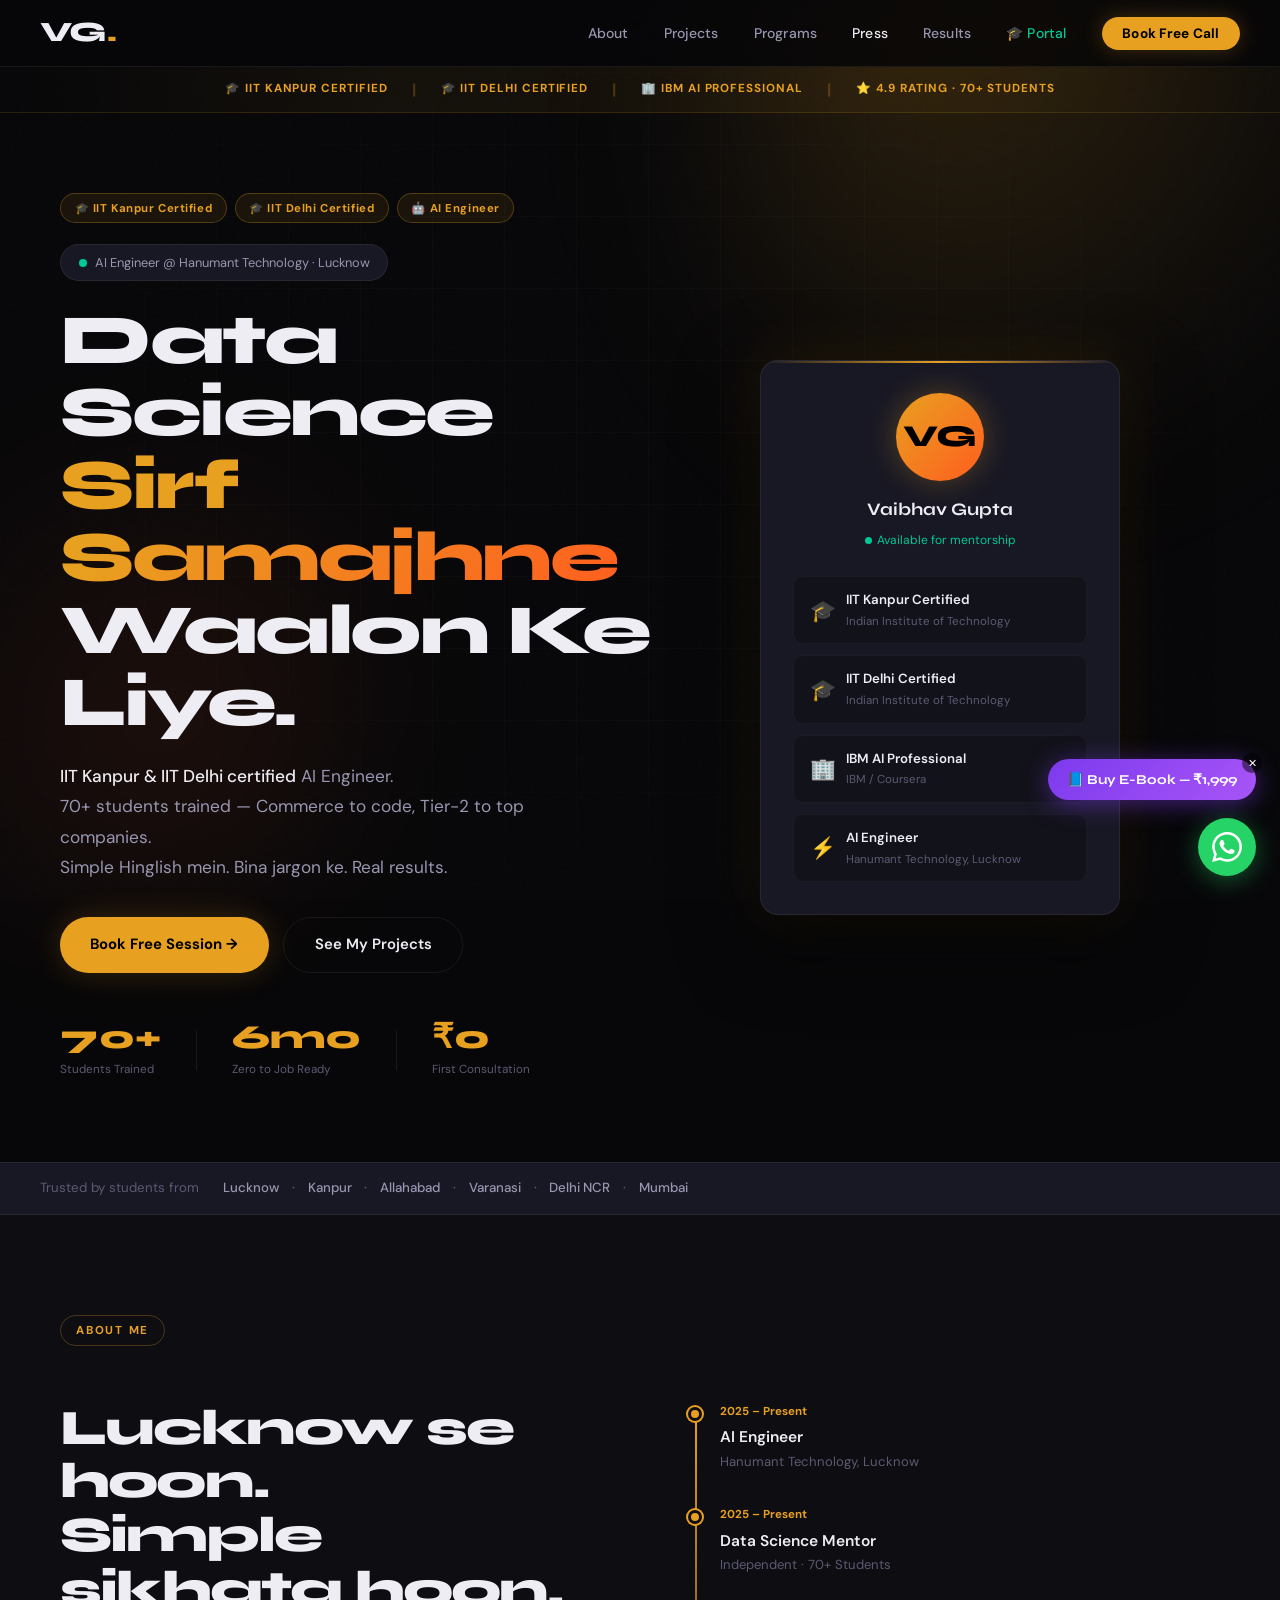
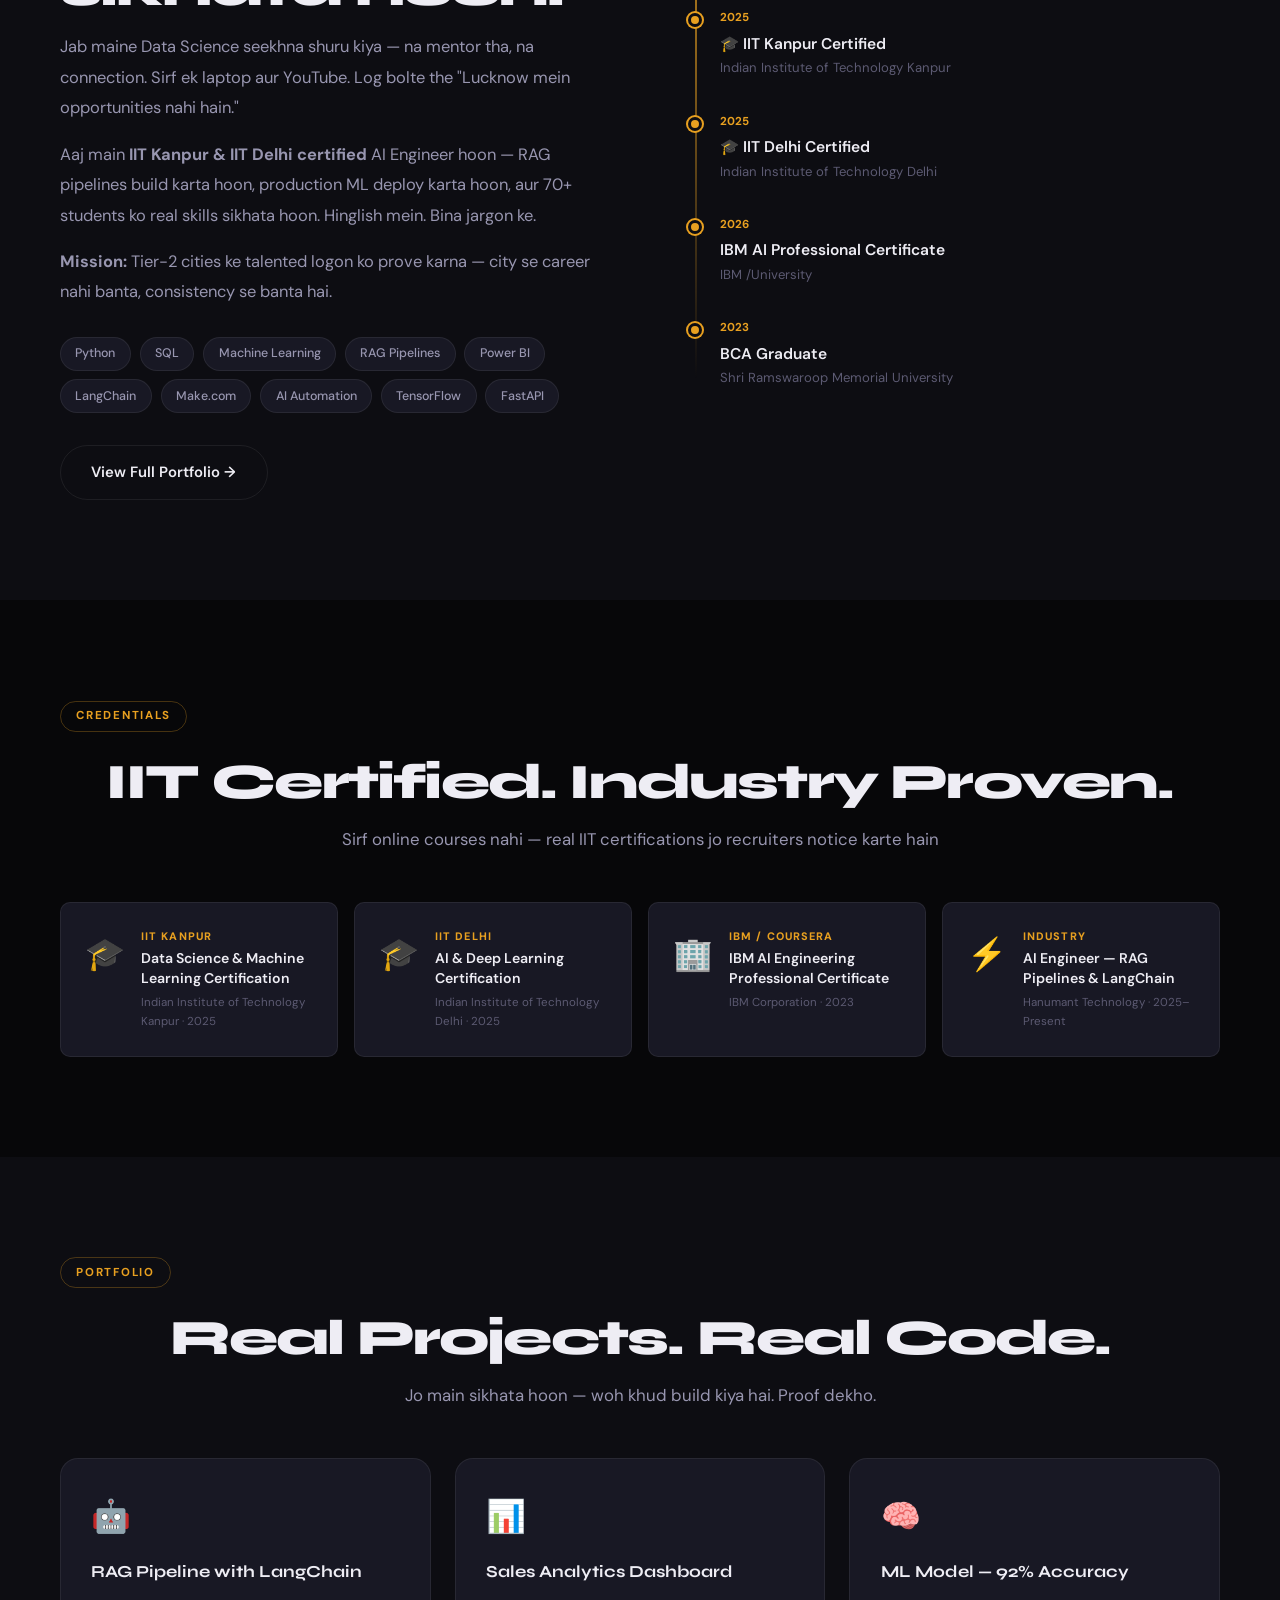
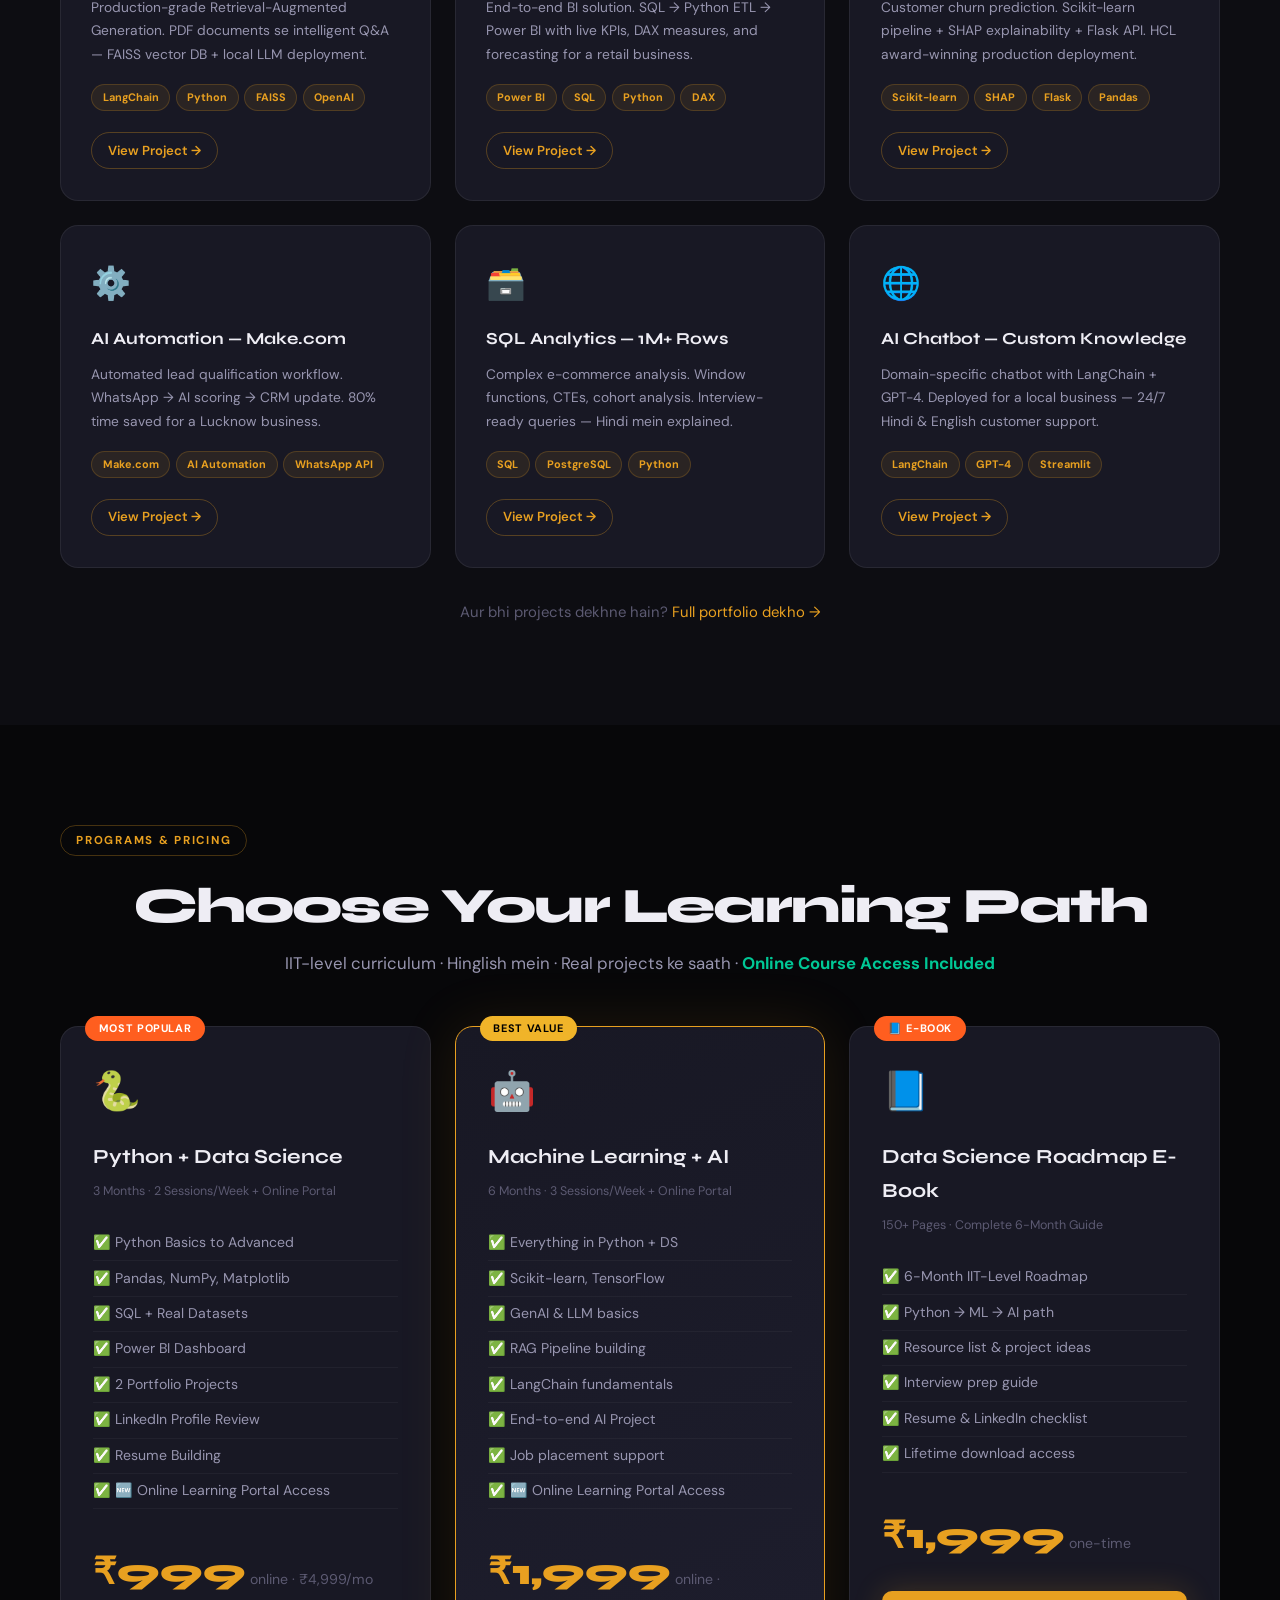
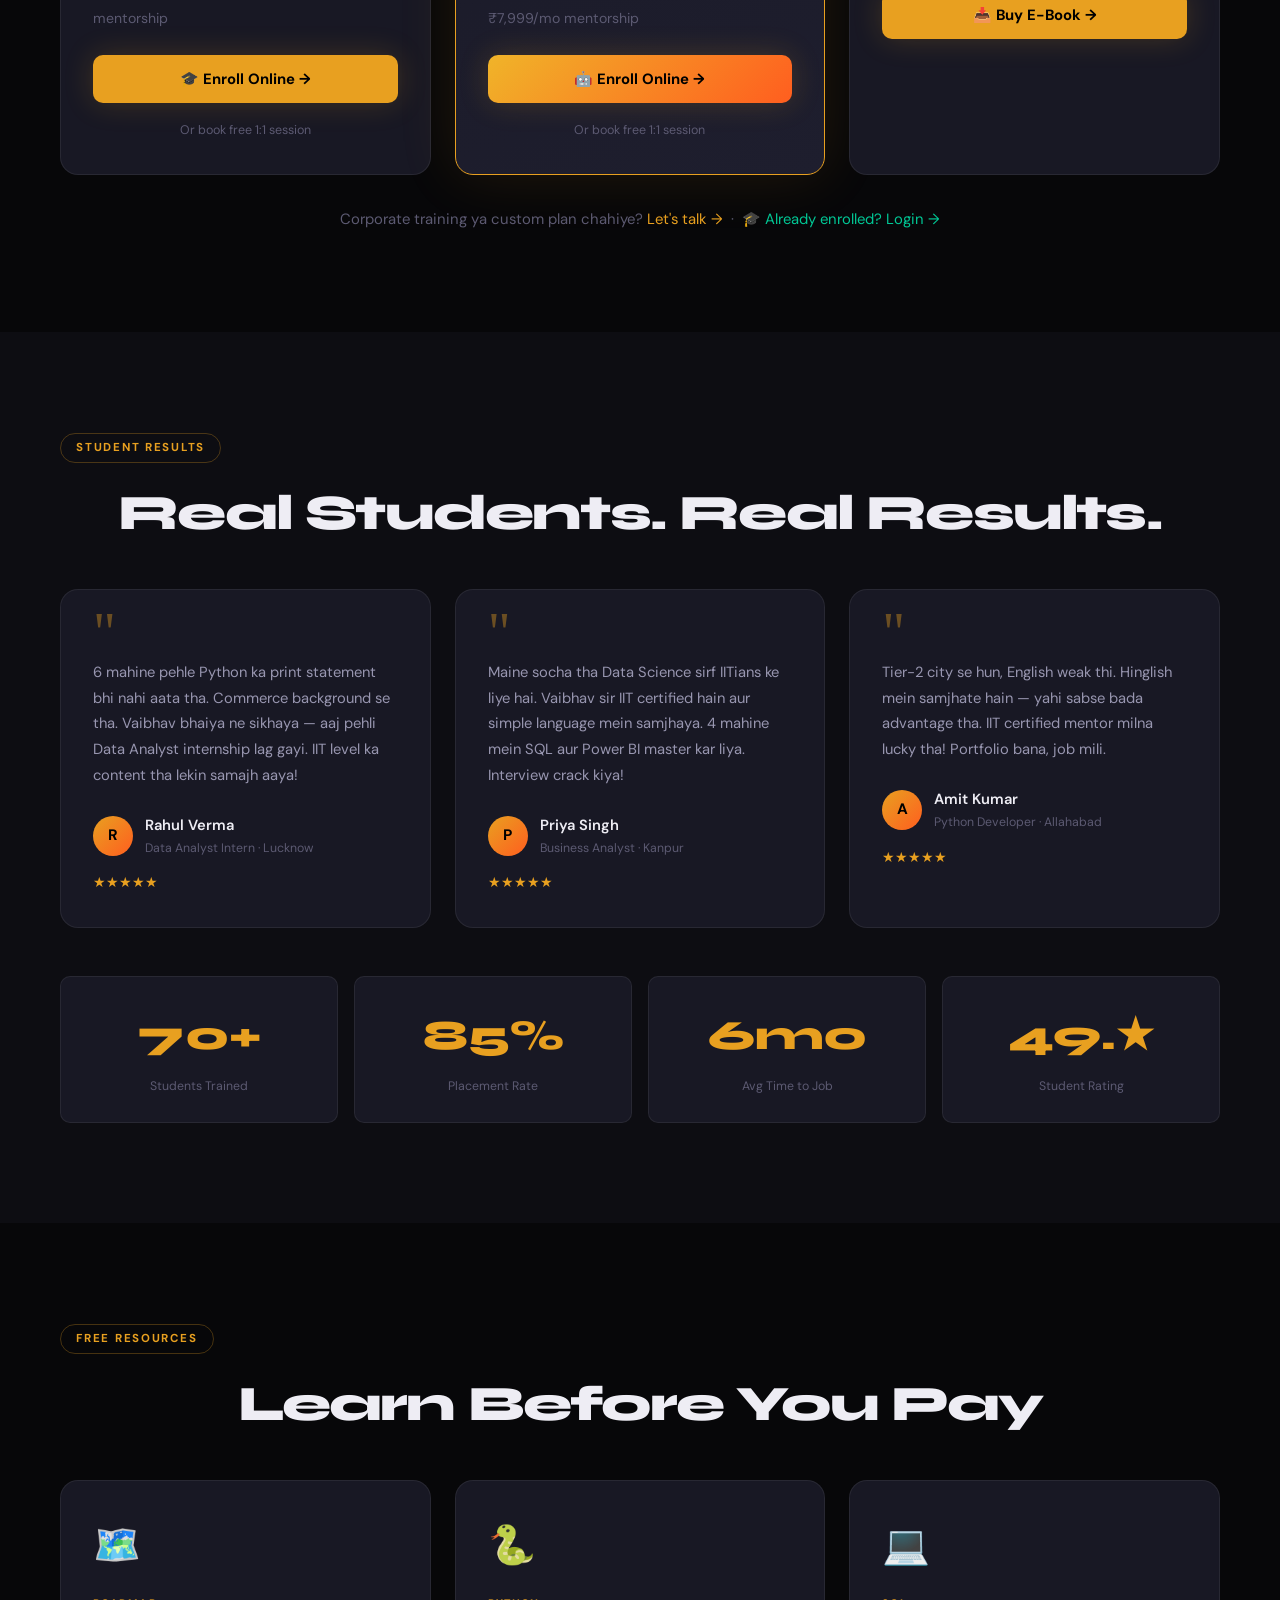
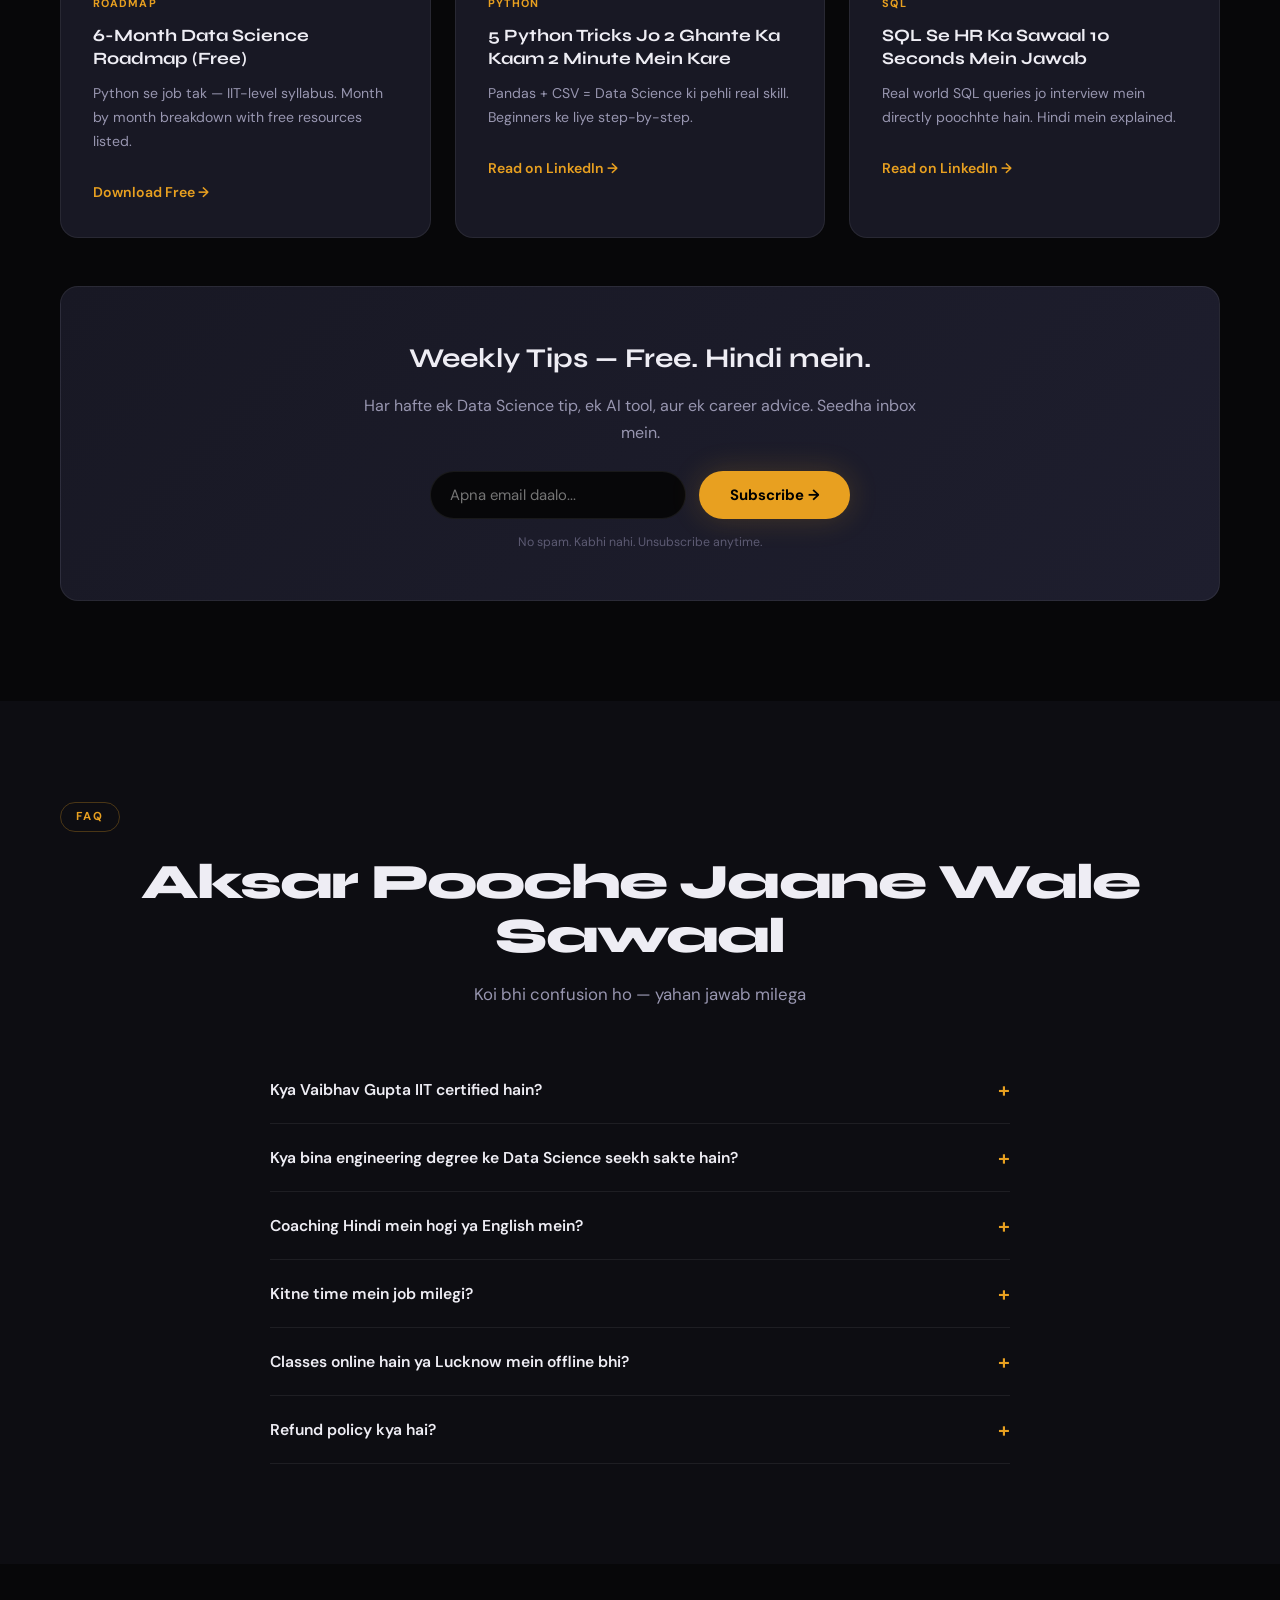
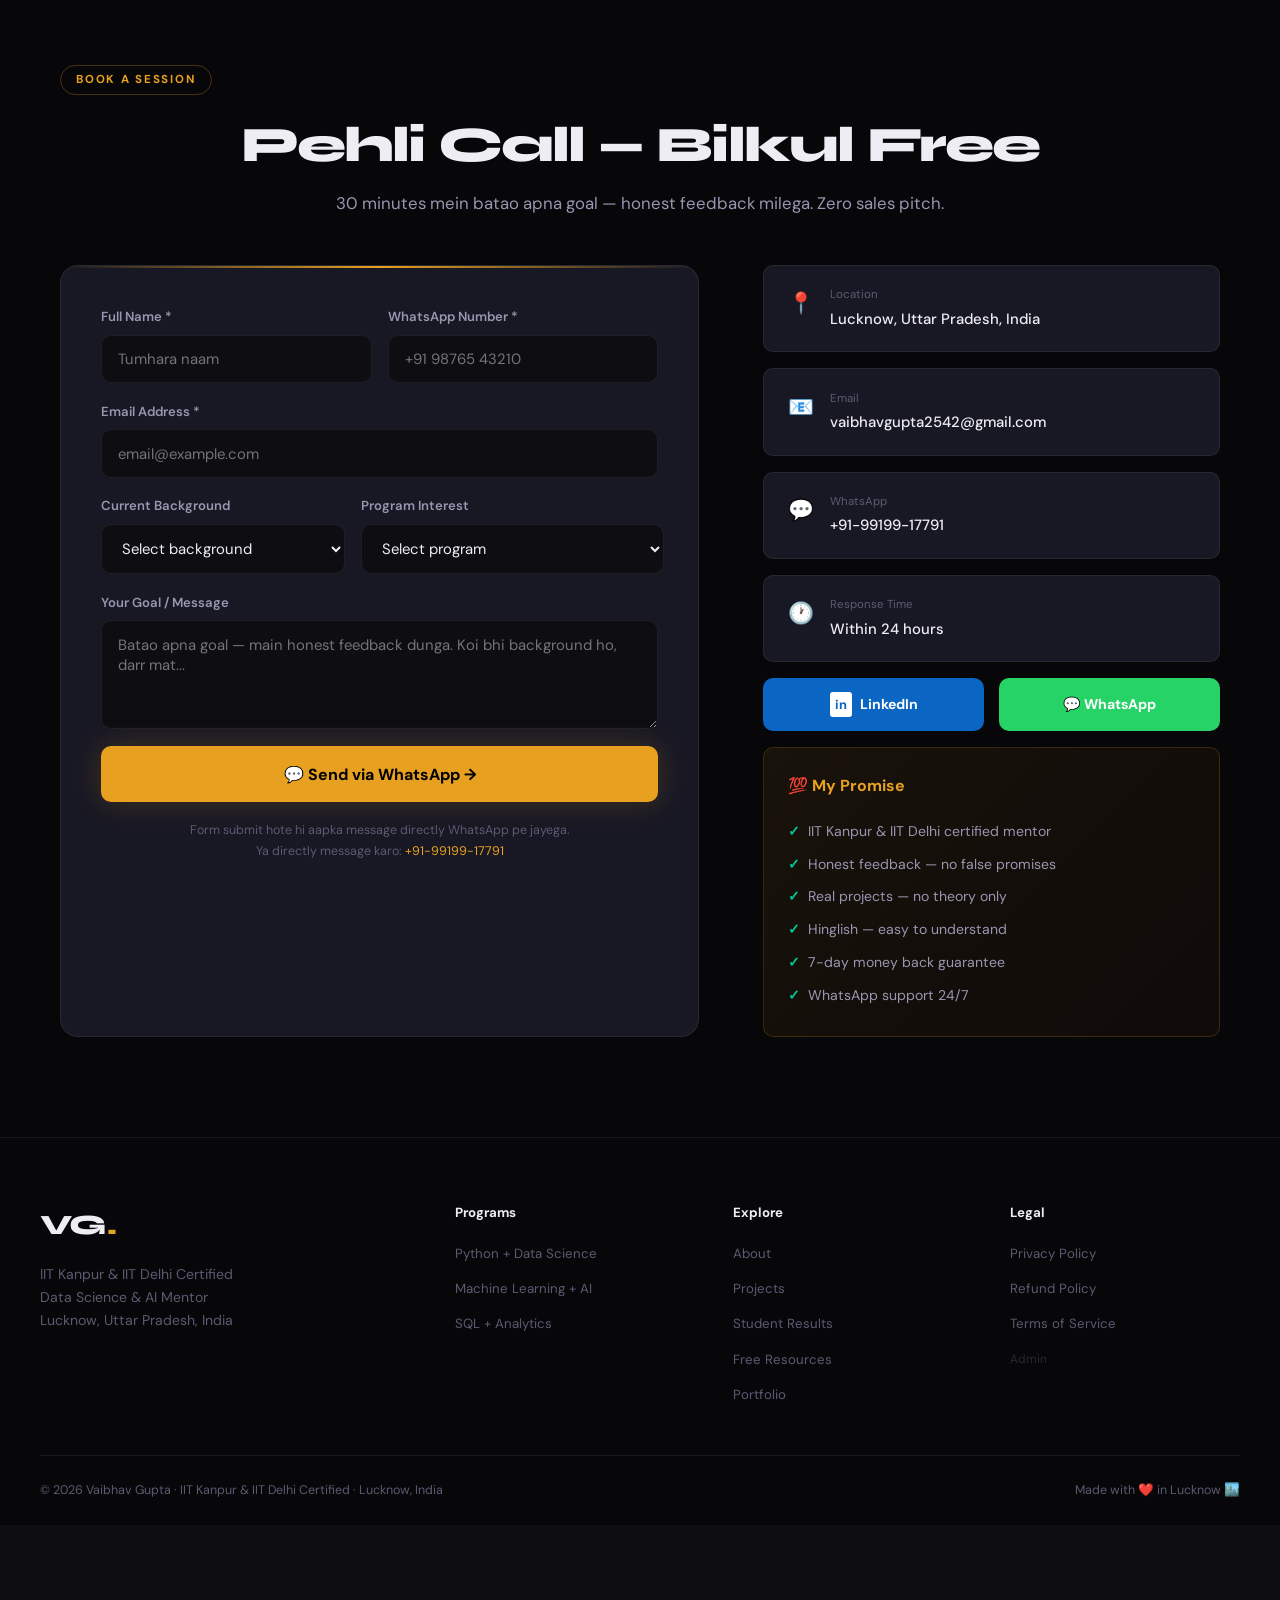
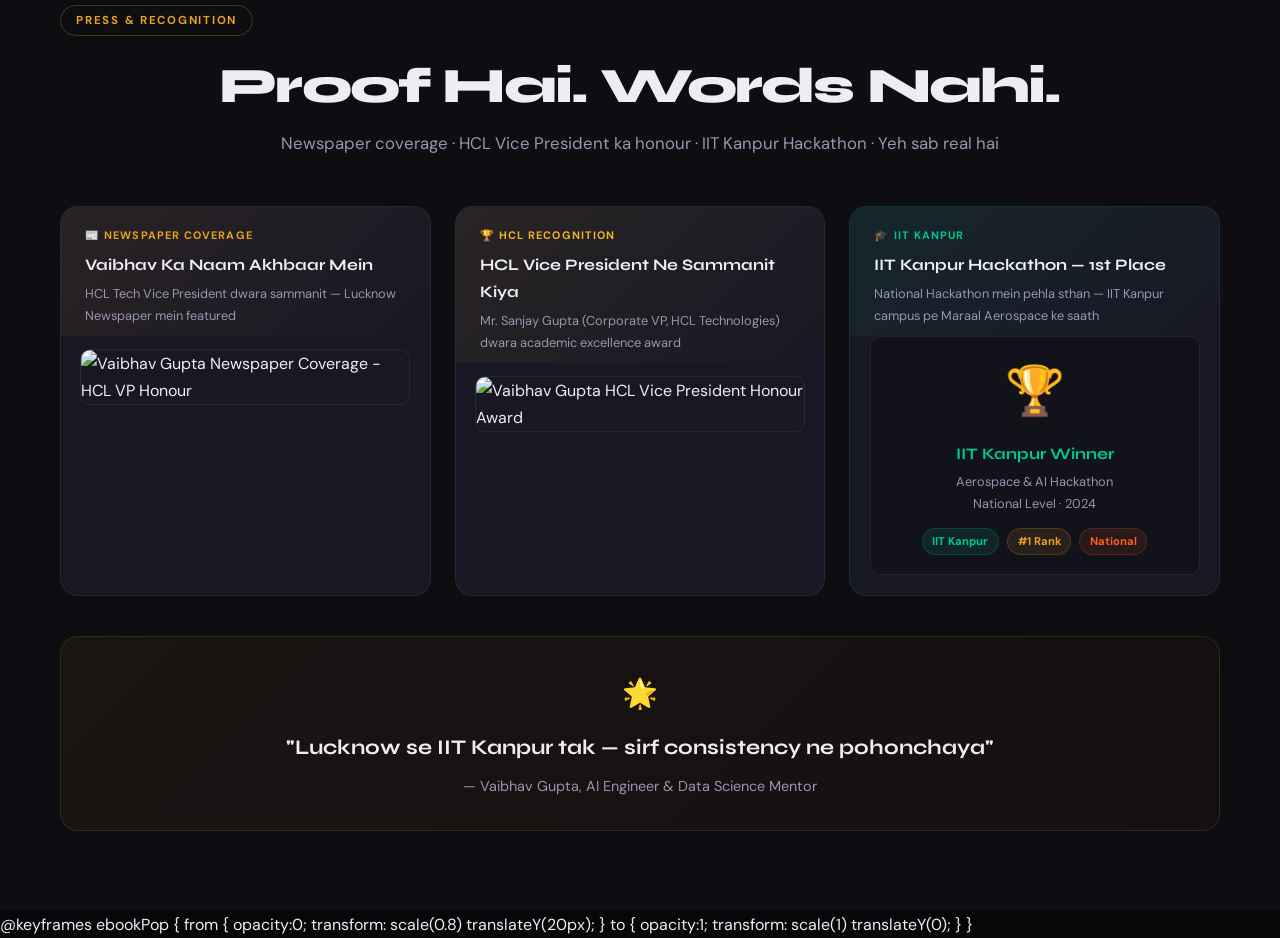
==== commit 91f09b37: "Update index.html" ====
--- a/index.html
+++ b/index.html
@@ -27,7 +27,7 @@
       content="IIT Kanpur & IIT Delhi certified. 70+ students trained. Learn Data Science in Hinglish."
     />
     <meta property="og:type" content="website" />
-    <meta property="og:url" content="https://vgmentorship.com/" />
+    <meta property="og:url" content="https://portfolio2-0-vmpr.onrender.com/" />
 
     <script type="application/ld+json">
       {
@@ -41,7 +41,7 @@
             "url": "https://vgmentorship.com",
             "sameAs": [
               "https://linkedin.com/in/vaibhavgupta",
-              "https://portfolio2-0-vmpr.onrender.com/"
+              "vaibhav_projects.html"
             ],
             "alumniOf": [
               { "@type": "EducationalOrganization", "name": "IIT Kanpur" },
@@ -2398,7 +2398,7 @@
                 color: #e8a020;
               "
             >
-              vaibhav@vgmentorship
+              9919917791@ptsbi
             </div>
             <div style="font-size: 0.78rem; color: #5c5a72; margin-top: 0.3rem">
               Google Pay / PhonePe / Paytm se bhi kar sakte ho
@@ -2963,7 +2963,7 @@
               <span class="info-icon">📧</span>
               <div>
                 <div class="info-label">Email</div>
-                <div class="info-val">vaibhav@vgmentorship.com</div>
+                <div class="info-val">vaibhavgupta2542@gmail.com</div>
               </div>
             </div>
             <div class="info-card">
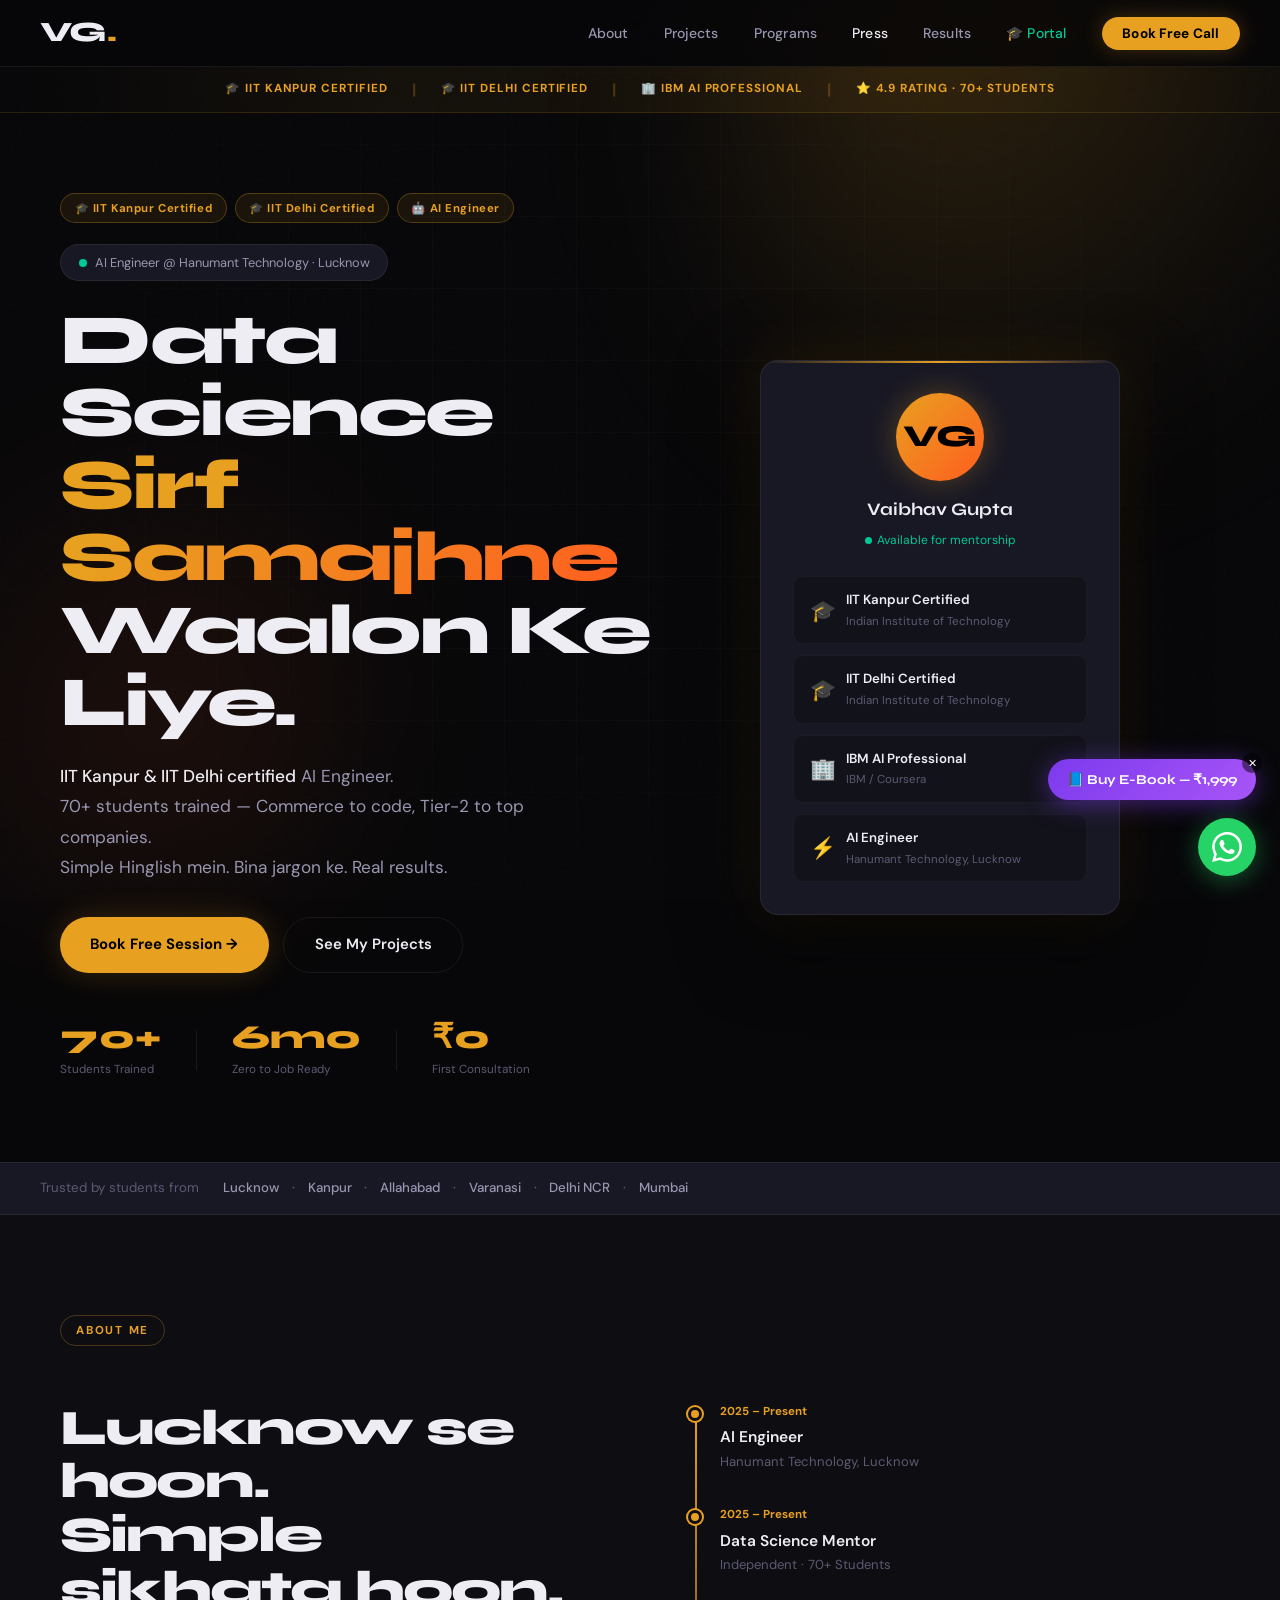
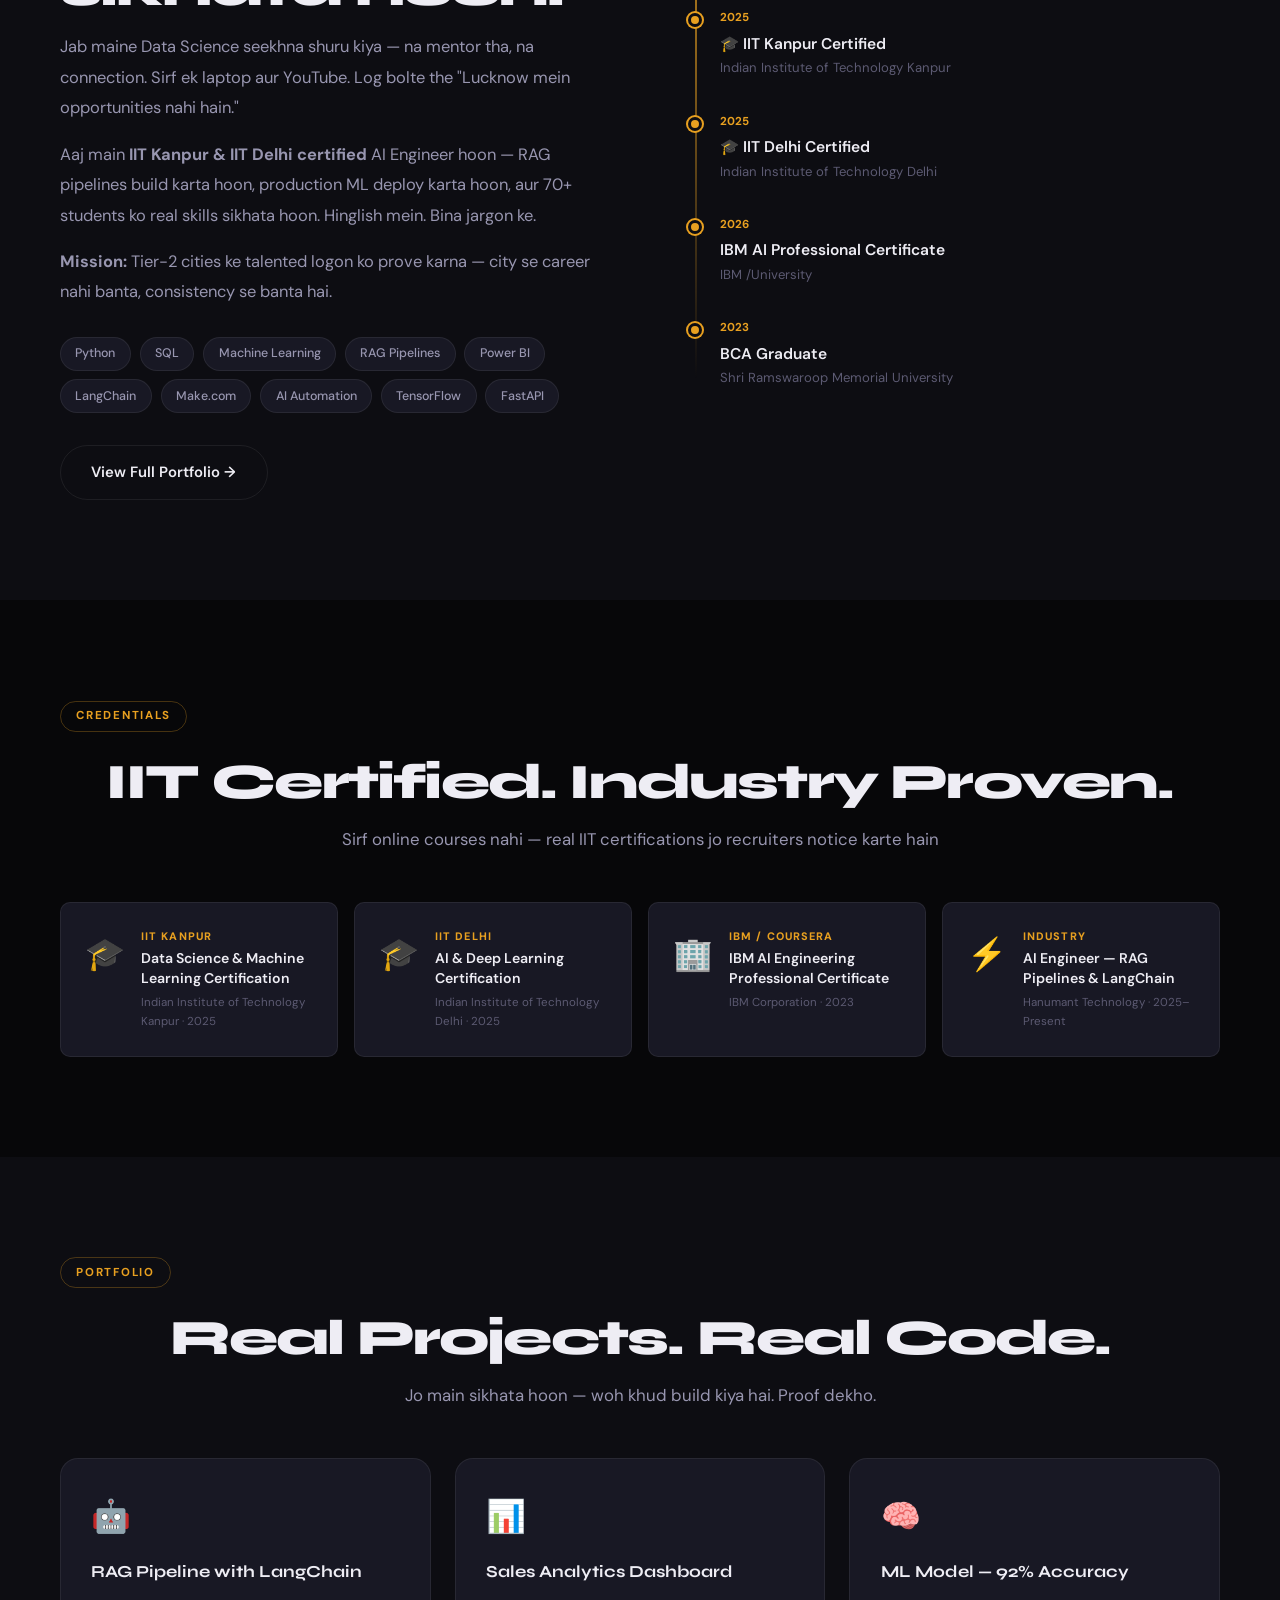
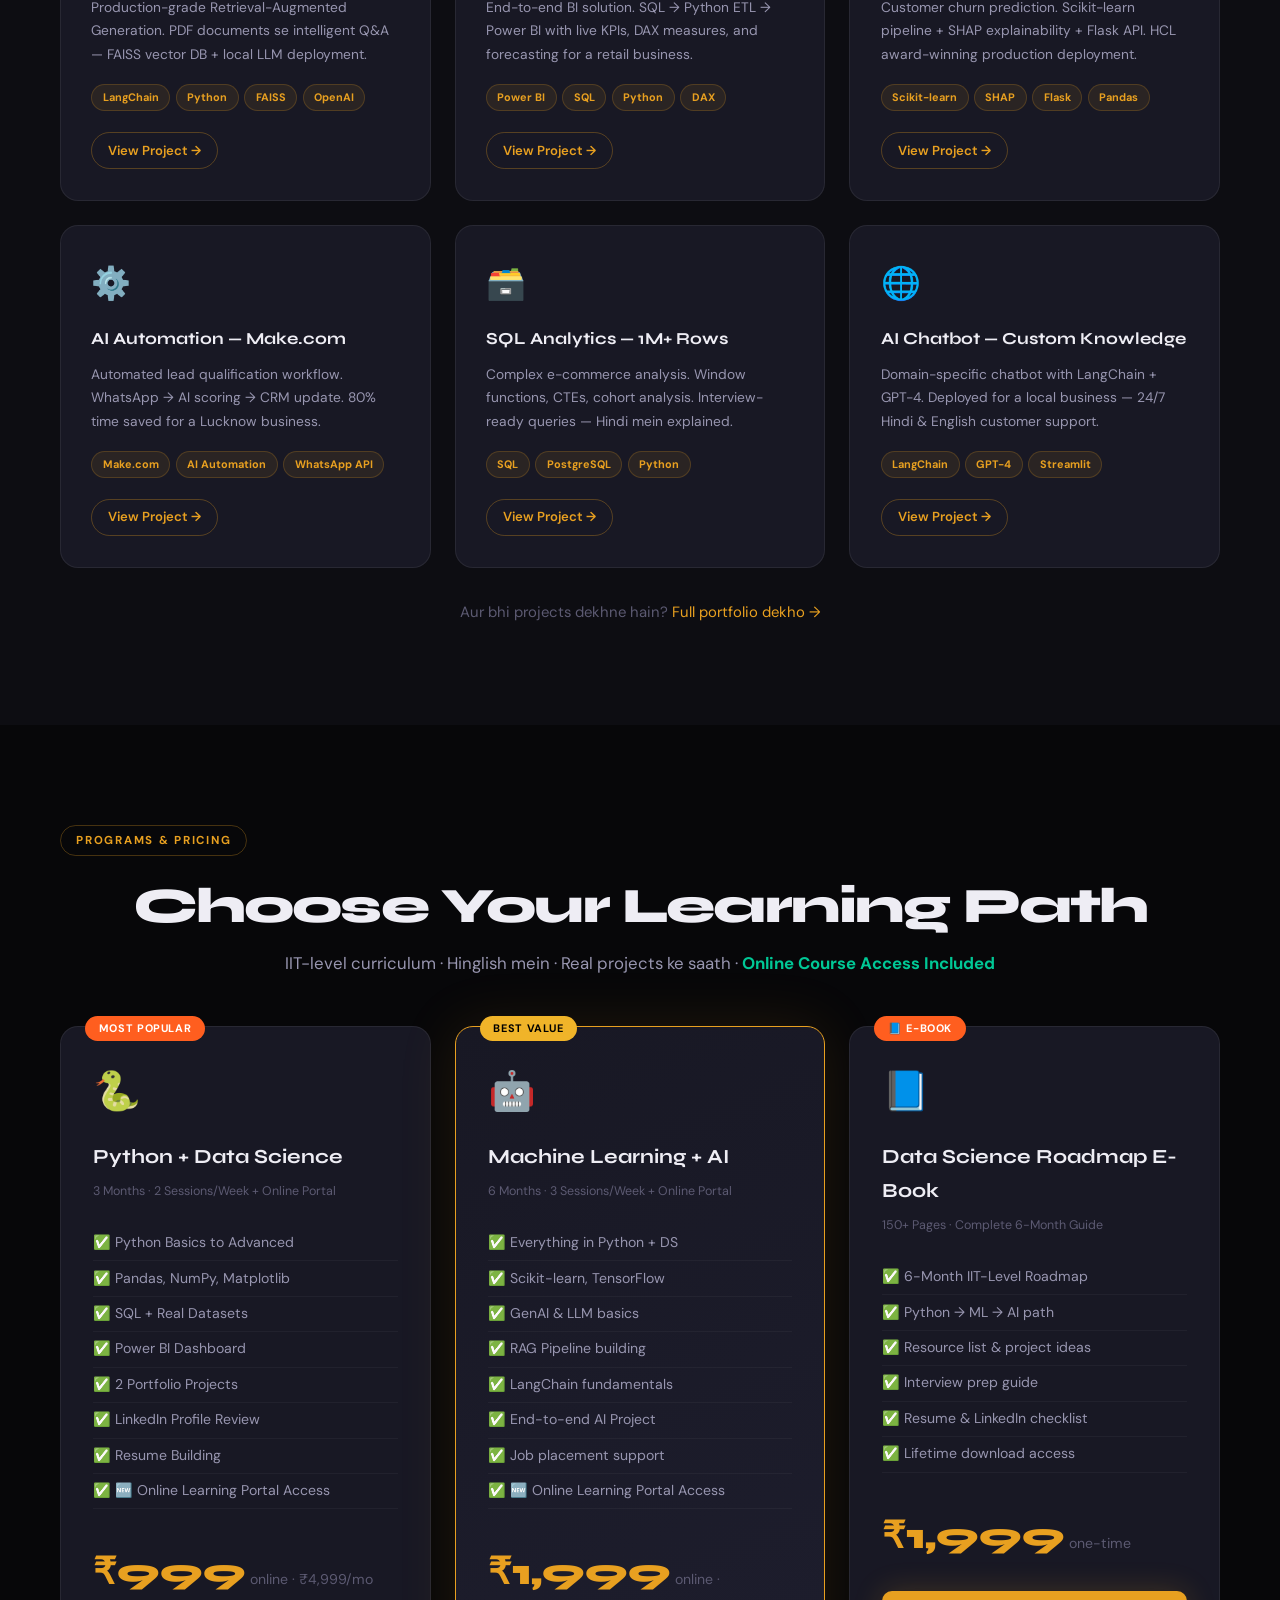
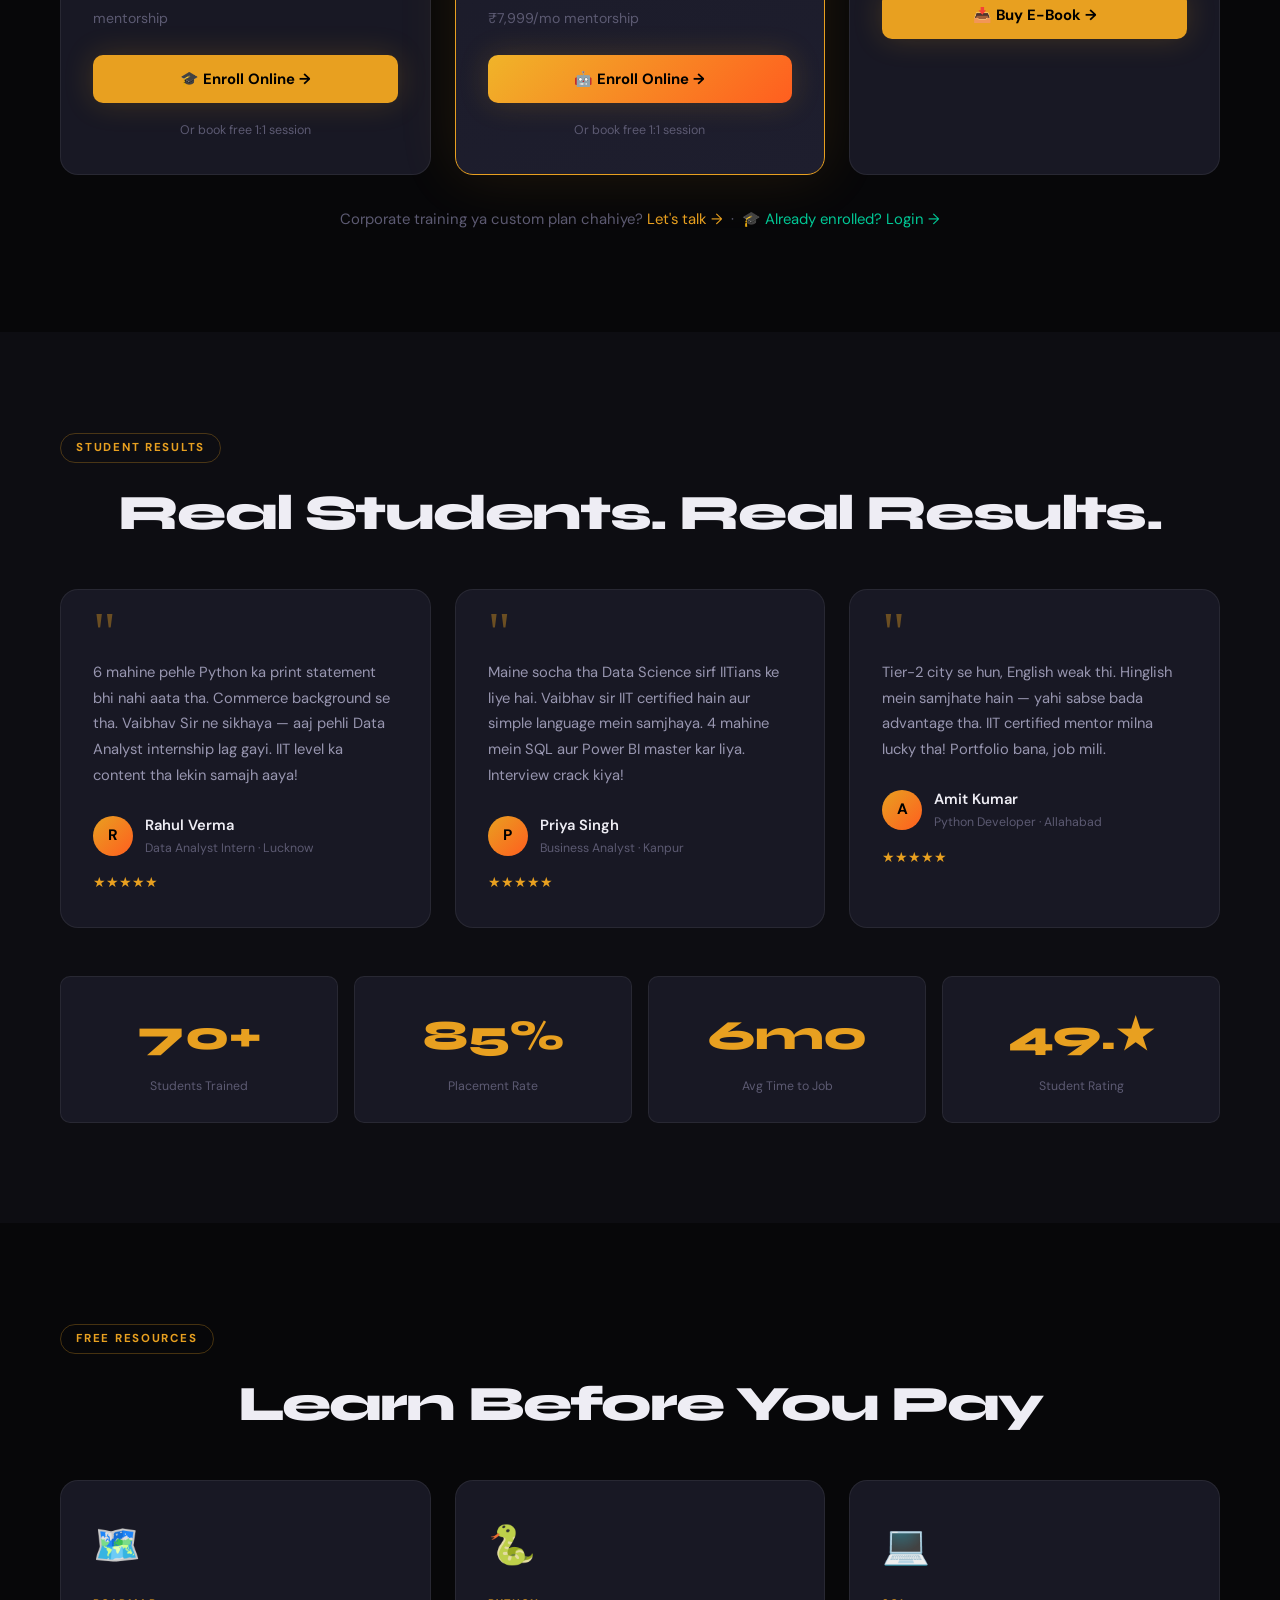
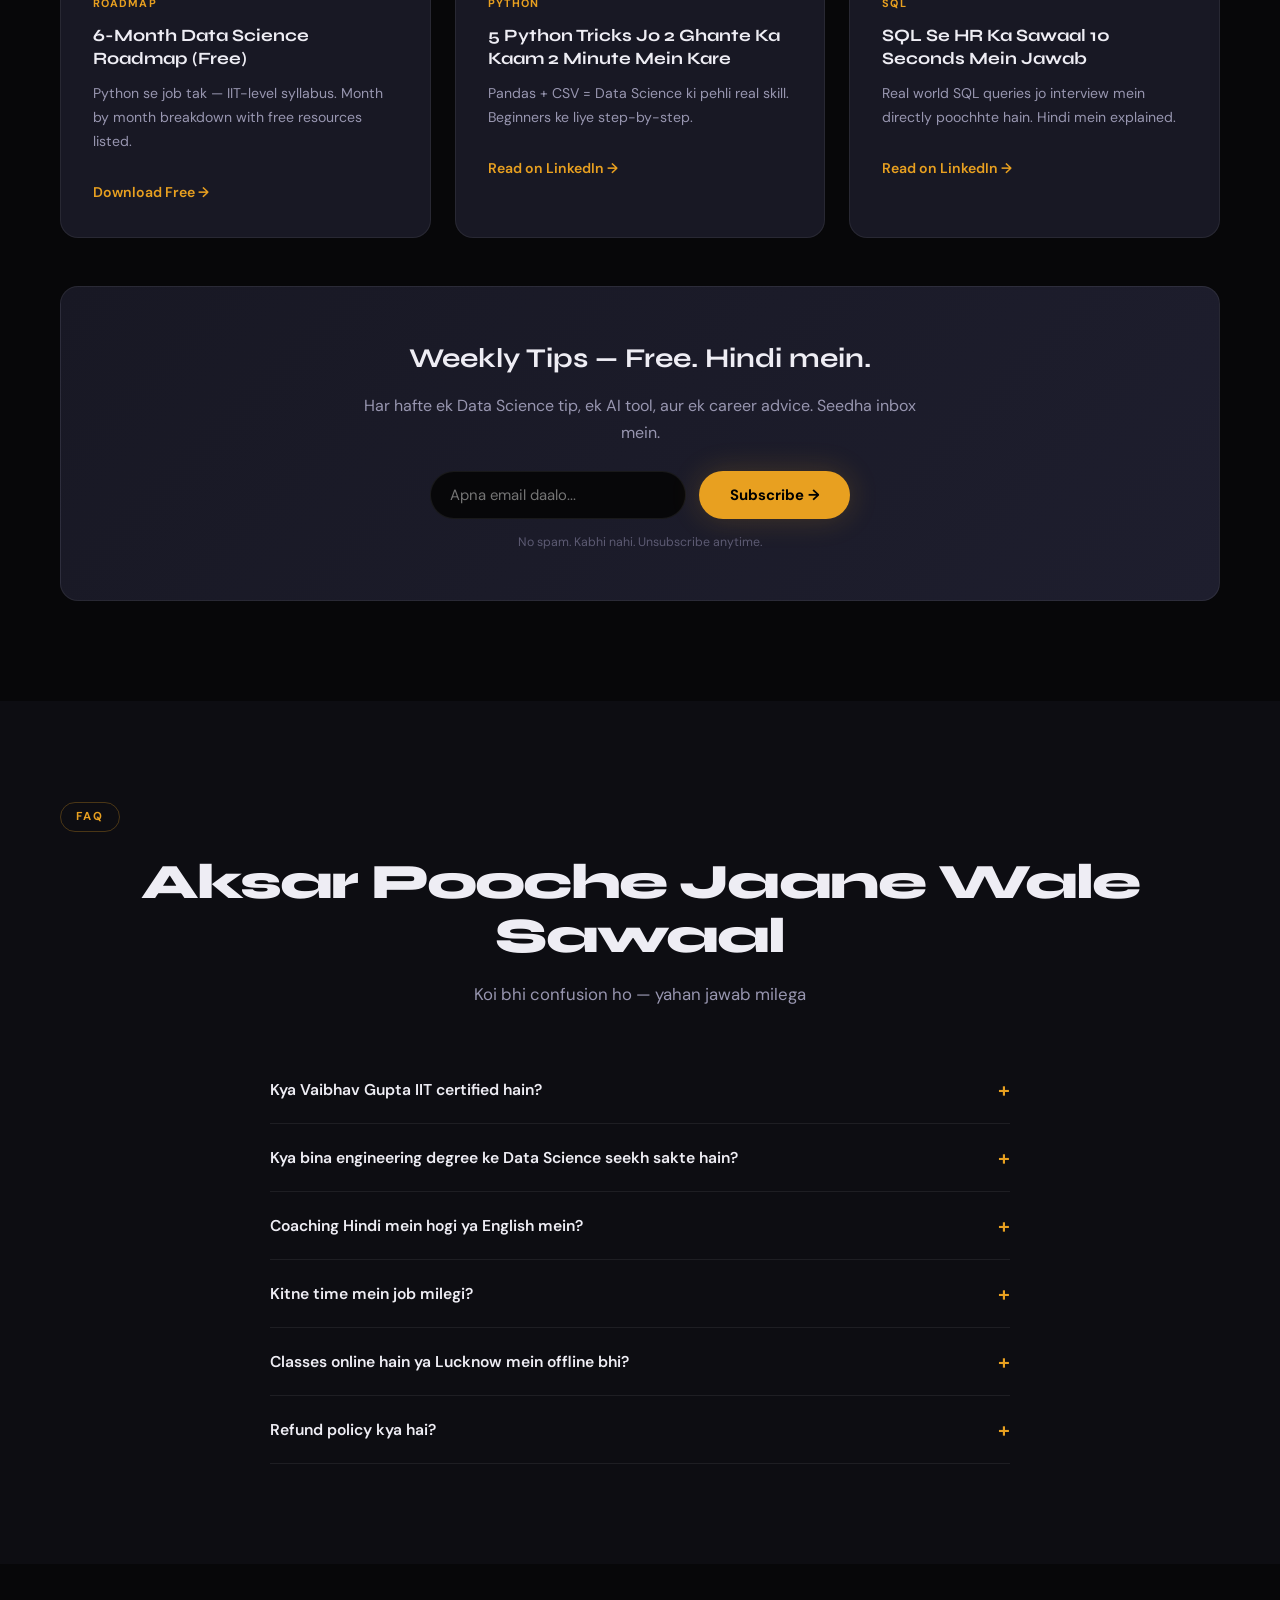
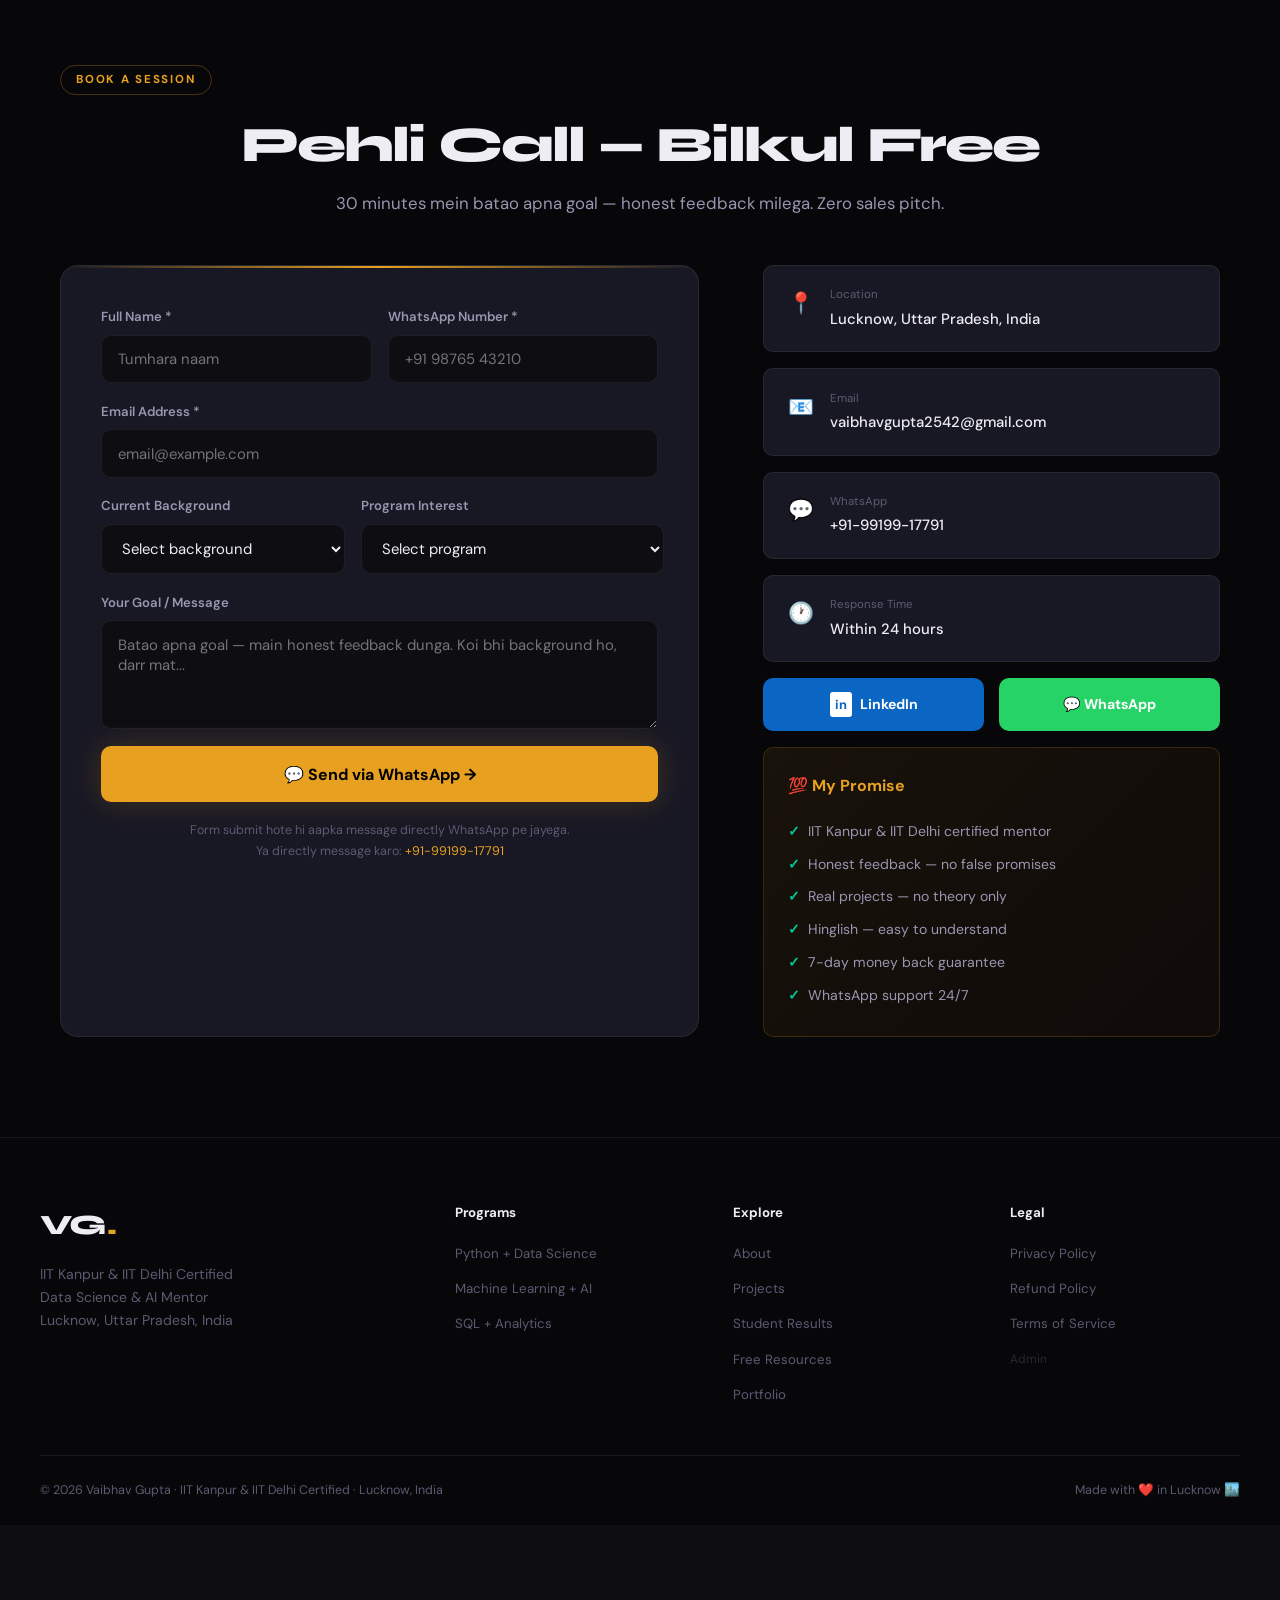
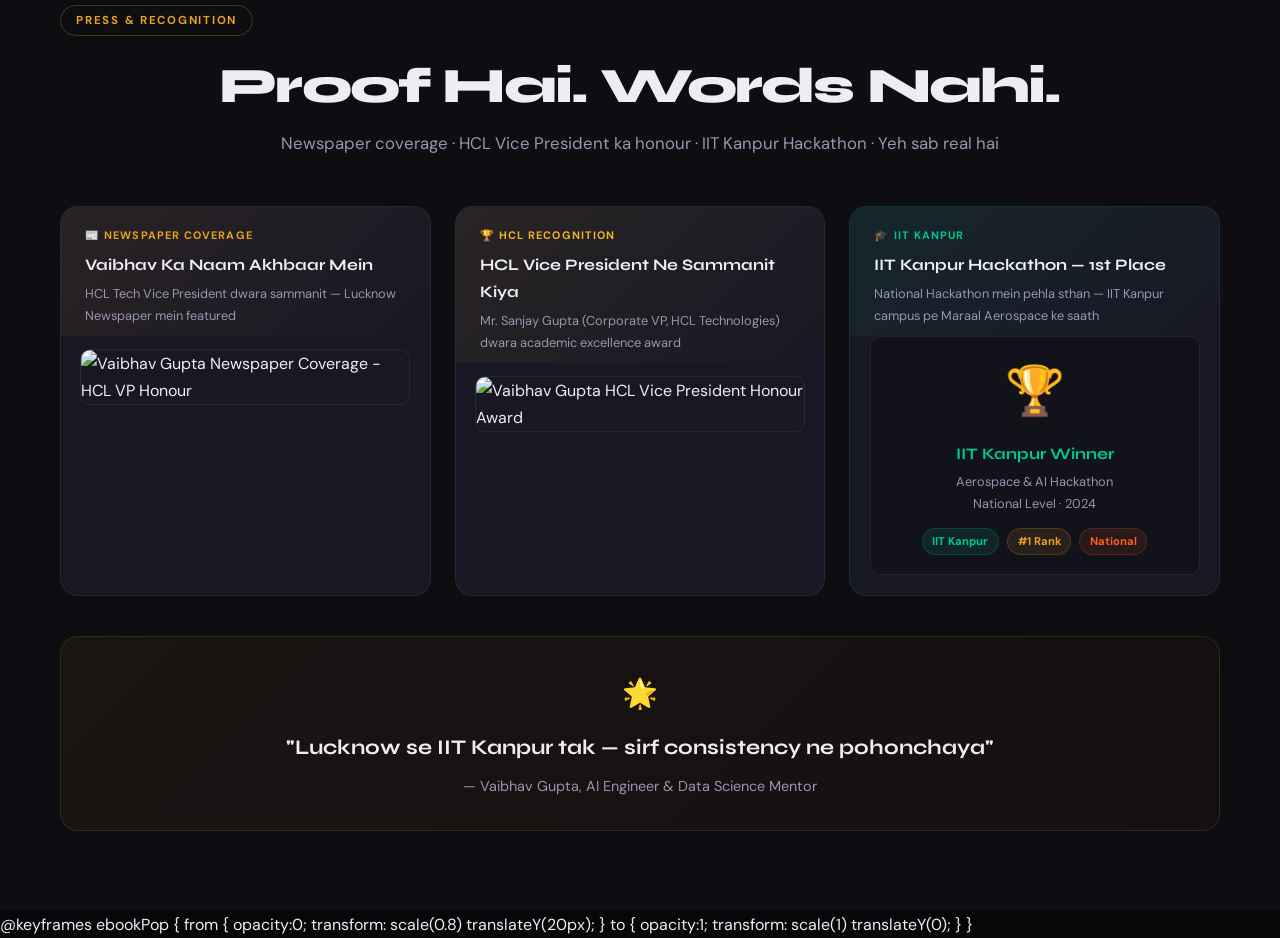
==== commit 5fde2e96: "Update index.html" ====
--- a/index.html
+++ b/index.html
@@ -2550,7 +2550,7 @@
             Payment Submitted!
           </div>
           <div style="color: #9896b0; font-size: 0.9rem; margin-bottom: 1.2rem">
-            Vaibhav bhai ko notification mil gayi. 2-4 ghante mein tumhara
+            Vaibhav Sir ko notification mil gayi. 2-4 ghante mein tumhara
             access activate ho jayega.
           </div>
           <a
@@ -2596,7 +2596,7 @@
             <div class="testi-quote">"</div>
             <p class="testi-text">
               6 mahine pehle Python ka print statement bhi nahi aata tha.
-              Commerce background se tha. Vaibhav bhaiya ne sikhaya — aaj pehli
+              Commerce background se tha. Vaibhav Sir ne sikhaya — aaj pehli
               Data Analyst internship lag gayi. IIT level ka content tha lekin
               samajh aaya!
             </p>
